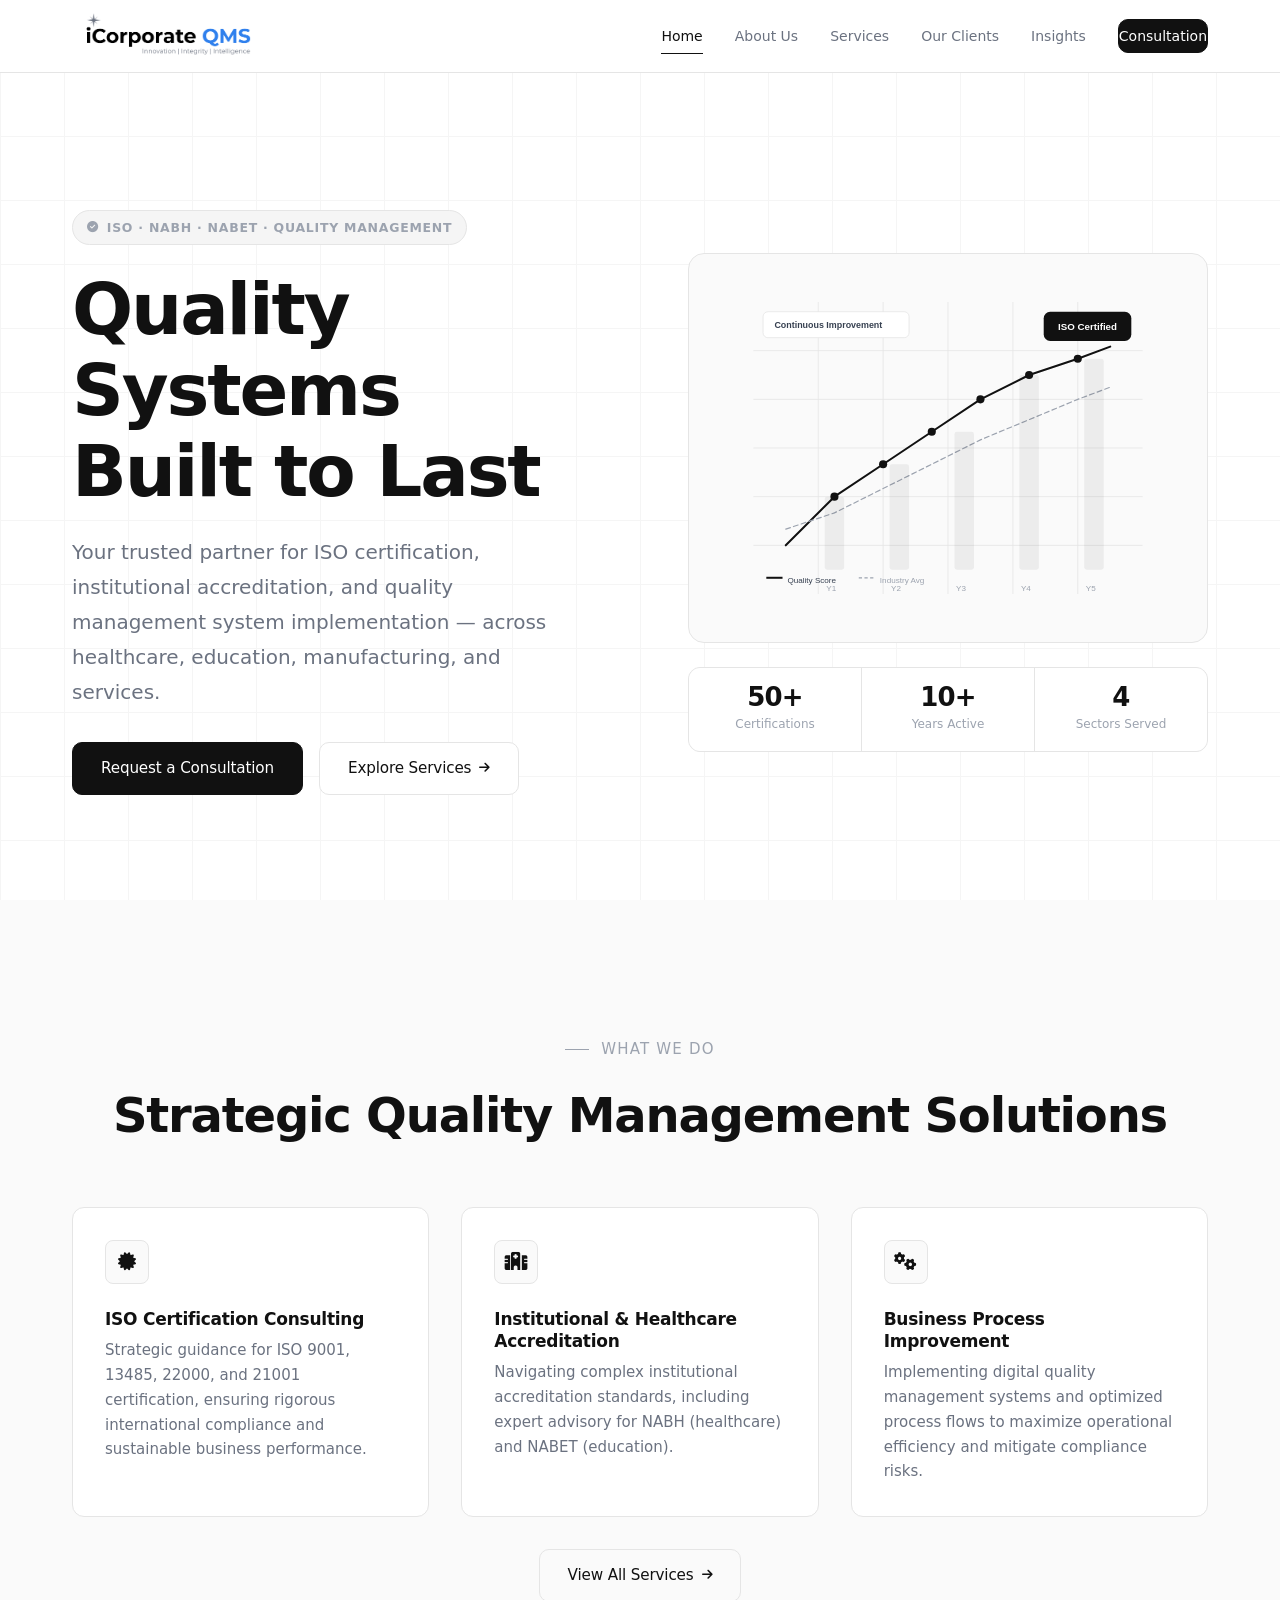
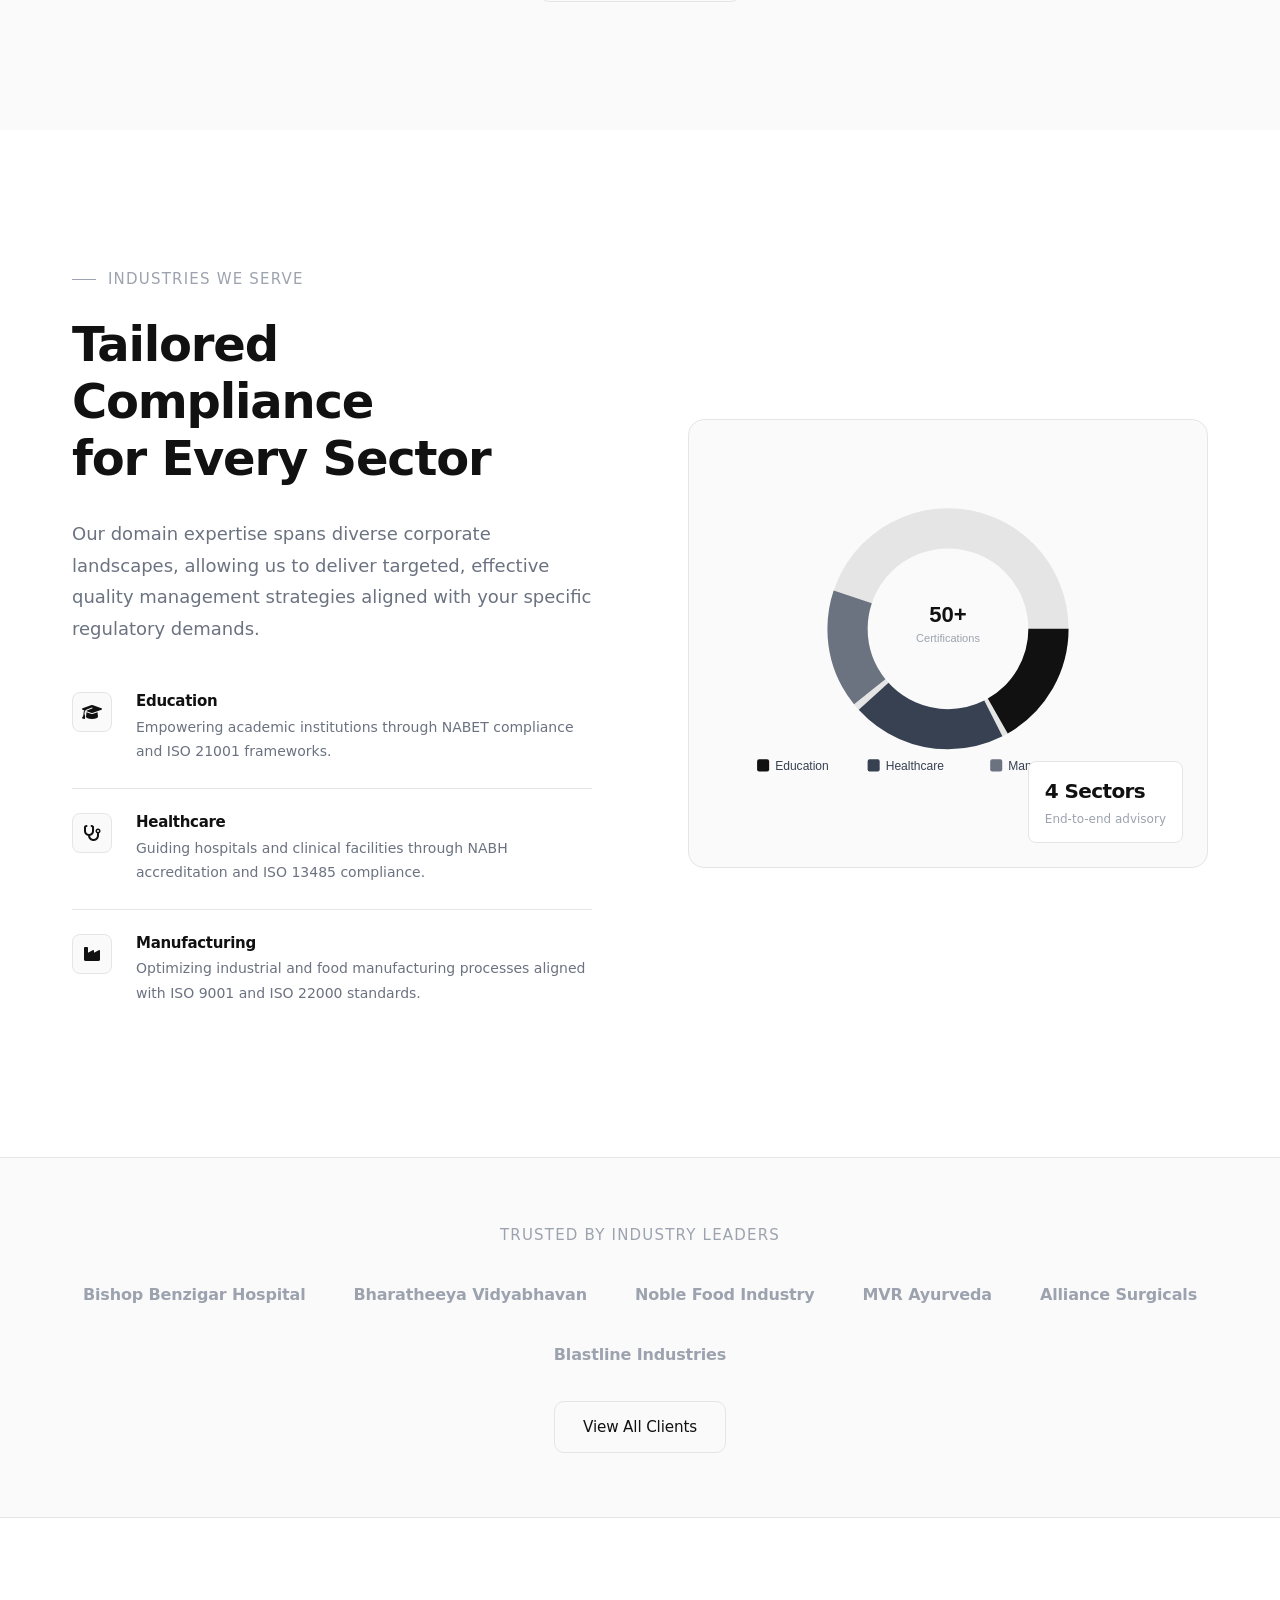
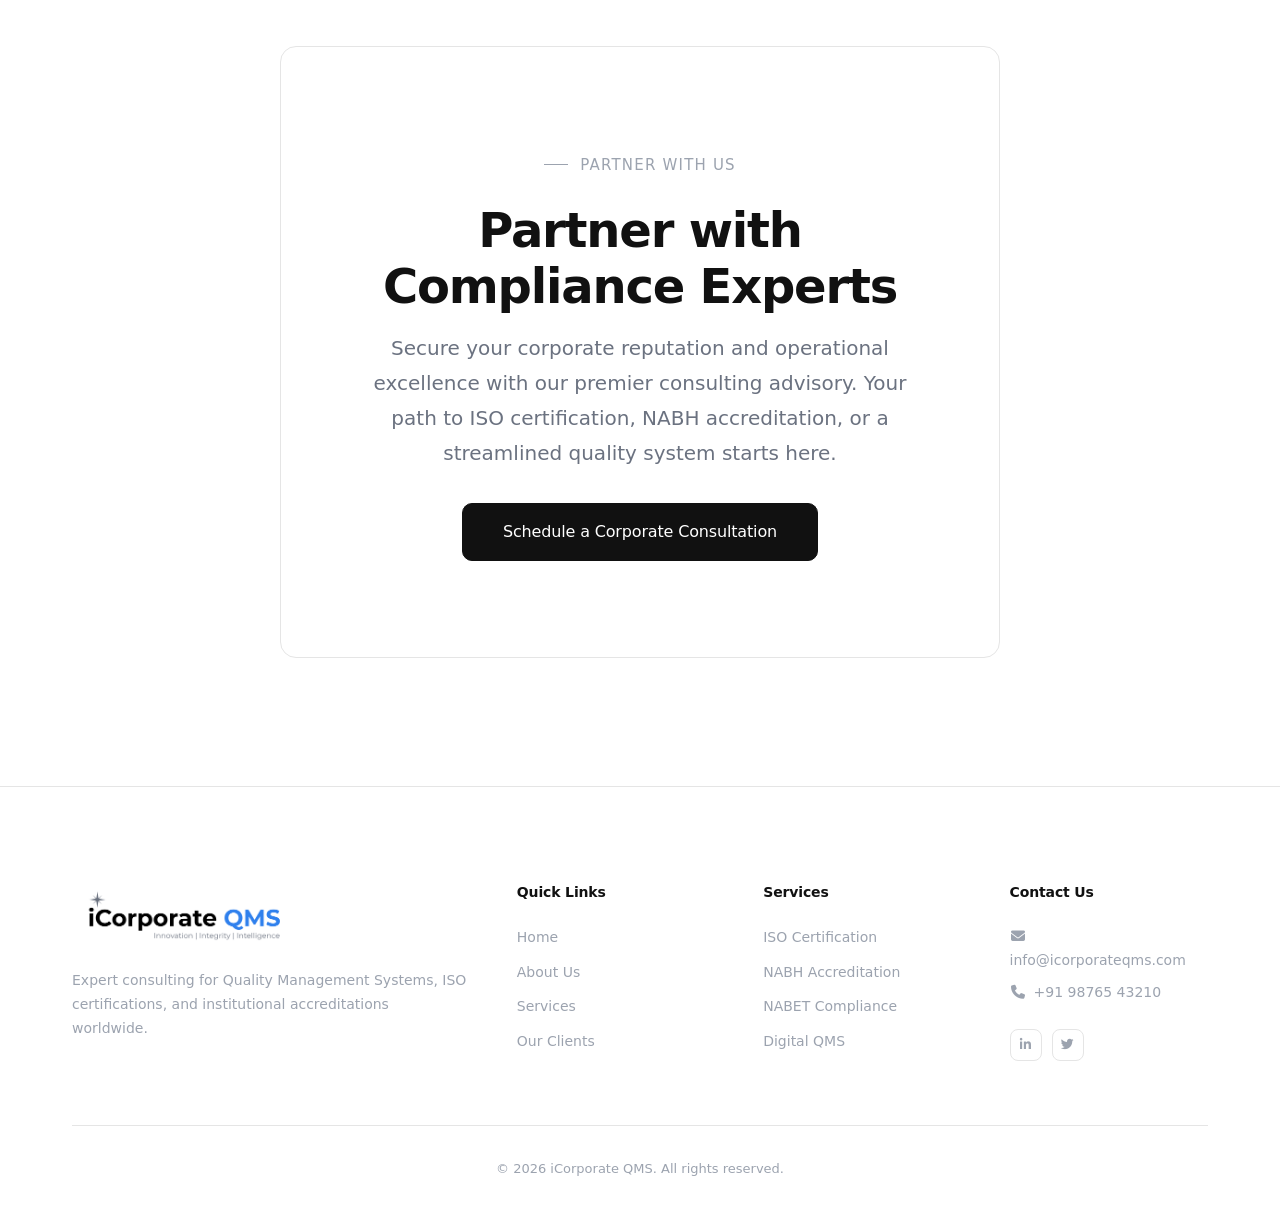
==== index.html @ 16ac6274 "Initial iCorporateQMS website" ====
<!DOCTYPE html>
<html lang="en">
<head>
    <meta charset="UTF-8">
    <meta name="viewport" content="width=device-width, initial-scale=1.0">
    <title>iCorporate QMS - Quality Management &amp; ISO Consulting</title>
    <meta name="description" content="iCorporate QMS provides Quality Management System consulting, ISO certification guidance, NABH/NABET accreditation support for global industries.">

    <!-- Fontshare CDN - Satoshi Font Family -->
    <link href="https://api.fontshare.com/v2/css?f[]=satoshi@900,700,500,400&display=swap" rel="stylesheet">

    <!-- FontAwesome -->
    <link rel="stylesheet" href="https://cdnjs.cloudflare.com/ajax/libs/font-awesome/6.4.0/css/all.min.css">

    <!-- Custom CSS -->
    <link rel="stylesheet" href="css/style.css">
</head>
<body>

    <!-- ==================== HEADER ==================== -->
    <header class="header">
        <div class="container navbar">
            <a href="index.html" class="logo">
                <img src="assets/logo.png" alt="iCorporate QMS Logo" style="height: 60px; width: auto;">
            </a>

            <nav class="nav-links">
                <a href="index.html">Home</a>
                <a href="about.html">About Us</a>
                <a href="services.html">Services</a>
                <a href="clients.html">Our Clients</a>
                <a href="blog.html">Insights</a>
                <a href="contact.html" class="nav-cta">Consultation</a>
            </nav>

            <button class="mobile-menu-btn" aria-label="Toggle menu">
                <i class="fa-solid fa-bars"></i>
            </button>
        </div>
    </header>

    <!-- ==================== HERO ==================== -->
    <section class="hero">
        <div class="container">
            <div class="hero-grid">

                <!-- Left: Copy -->
                <div class="hero-content reveal">
                    <div class="hero-eyebrow">
                        <i class="fa-solid fa-circle-check" style="font-size:0.7rem;"></i>
                        ISO · NABH · NABET · Quality Management
                    </div>

                    <h1 class="display">
                        Quality Systems<br>
                        Built to Last
                    </h1>

                    <p class="body-lg" style="margin-bottom: var(--sp-4);">
                        Your trusted partner for ISO certification, institutional accreditation, and quality management system implementation — across healthcare, education, manufacturing, and services.
                    </p>

                    <div class="hero-actions">
                        <a href="contact.html" class="btn btn-primary">Request a Consultation</a>
                        <a href="services.html" class="btn btn-secondary">Explore Services <i class="fa-solid fa-arrow-right" style="font-size:0.8em;"></i></a>
                    </div>
                </div>

                <!-- Right: Visual -->
                <div class="hero-visual reveal delay-200">
                    <div class="hero-illustration">
                        <!-- Monochrome abstract QMS SVG illustration -->
                        <svg class="qms-illustration" viewBox="0 0 480 360" xmlns="http://www.w3.org/2000/svg" fill="none">
                            <!-- Grid lines -->
                            <line x1="0" y1="60" x2="480" y2="60" stroke="#E5E5E5" stroke-width="1"/>
                            <line x1="0" y1="120" x2="480" y2="120" stroke="#E5E5E5" stroke-width="1"/>
                            <line x1="0" y1="180" x2="480" y2="180" stroke="#E5E5E5" stroke-width="1"/>
                            <line x1="0" y1="240" x2="480" y2="240" stroke="#E5E5E5" stroke-width="1"/>
                            <line x1="0" y1="300" x2="480" y2="300" stroke="#E5E5E5" stroke-width="1"/>
                            <line x1="80" y1="0" x2="80" y2="360" stroke="#E5E5E5" stroke-width="1"/>
                            <line x1="160" y1="0" x2="160" y2="360" stroke="#E5E5E5" stroke-width="1"/>
                            <line x1="240" y1="0" x2="240" y2="360" stroke="#E5E5E5" stroke-width="1"/>
                            <line x1="320" y1="0" x2="320" y2="360" stroke="#E5E5E5" stroke-width="1"/>
                            <line x1="400" y1="0" x2="400" y2="360" stroke="#E5E5E5" stroke-width="1"/>

                            <!-- Process flow line (quality improvement curve) -->
                            <polyline points="40,300 100,240 160,200 220,160 280,120 340,90 400,70 440,55"
                                stroke="#111111" stroke-width="2.5" stroke-linecap="round" stroke-linejoin="round"/>

                            <!-- Benchmark line (dashed) -->
                            <polyline points="40,280 100,260 160,230 220,200 280,170 340,145 400,120 440,105"
                                stroke="#9CA3AF" stroke-width="1.5" stroke-dasharray="6 4" stroke-linecap="round"/>

                            <!-- Data points on main line -->
                            <circle cx="100" cy="240" r="5" fill="#111111"/>
                            <circle cx="160" cy="200" r="5" fill="#111111"/>
                            <circle cx="220" cy="160" r="5" fill="#111111"/>
                            <circle cx="280" cy="120" r="5" fill="#111111"/>
                            <circle cx="340" cy="90" r="5" fill="#111111"/>
                            <circle cx="400" cy="70" r="5" fill="#111111"/>

                            <!-- Vertical highlight bars -->
                            <rect x="88" y="240" width="24" height="90" rx="3" fill="#111111" opacity="0.06"/>
                            <rect x="168" y="200" width="24" height="130" rx="3" fill="#111111" opacity="0.06"/>
                            <rect x="248" y="160" width="24" height="170" rx="3" fill="#111111" opacity="0.06"/>
                            <rect x="328" y="90" width="24" height="240" rx="3" fill="#111111" opacity="0.06"/>
                            <rect x="408" y="70" width="24" height="260" rx="3" fill="#111111" opacity="0.06"/>

                            <!-- ISO Badge top-right -->
                            <rect x="358" y="12" width="108" height="36" rx="8" fill="#111111"/>
                            <text x="412" y="35" font-family="Satoshi, sans-serif" font-size="12" font-weight="700" fill="white" text-anchor="middle">ISO Certified</text>

                            <!-- Label: Continuous Improvement -->
                            <rect x="12" y="12" width="180" height="32" rx="6" fill="white" stroke="#E5E5E5" stroke-width="1"/>
                            <text x="26" y="32" font-family="Satoshi, sans-serif" font-size="11" font-weight="600" fill="#374151">Continuous Improvement</text>

                            <!-- Year labels -->
                            <text x="96" y="356" font-family="Satoshi, sans-serif" font-size="10" fill="#9CA3AF" text-anchor="middle">Y1</text>
                            <text x="176" y="356" font-family="Satoshi, sans-serif" font-size="10" fill="#9CA3AF" text-anchor="middle">Y2</text>
                            <text x="256" y="356" font-family="Satoshi, sans-serif" font-size="10" fill="#9CA3AF" text-anchor="middle">Y3</text>
                            <text x="336" y="356" font-family="Satoshi, sans-serif" font-size="10" fill="#9CA3AF" text-anchor="middle">Y4</text>
                            <text x="416" y="356" font-family="Satoshi, sans-serif" font-size="10" fill="#9CA3AF" text-anchor="middle">Y5</text>

                            <!-- Legend -->
                            <line x1="16" y1="340" x2="36" y2="340" stroke="#111111" stroke-width="2.5"/>
                            <text x="42" y="344" font-family="Satoshi, sans-serif" font-size="10" fill="#374151" dominant-baseline="middle">Quality Score</text>
                            <line x1="130" y1="340" x2="150" y2="340" stroke="#9CA3AF" stroke-width="1.5" stroke-dasharray="4 3"/>
                            <text x="156" y="344" font-family="Satoshi, sans-serif" font-size="10" fill="#9CA3AF" dominant-baseline="middle">Industry Avg</text>
                        </svg>
                    </div>

                    <!-- Stats bar -->
                    <div class="hero-stats">
                        <div class="hero-stat">
                            <div class="hero-stat-number">50+</div>
                            <div class="hero-stat-label">Certifications</div>
                        </div>
                        <div class="hero-stat">
                            <div class="hero-stat-number">10+</div>
                            <div class="hero-stat-label">Years Active</div>
                        </div>
                        <div class="hero-stat">
                            <div class="hero-stat-number">4</div>
                            <div class="hero-stat-label">Sectors Served</div>
                        </div>
                    </div>
                </div>

            </div>
        </div>
    </section>

    <!-- ==================== SERVICES OVERVIEW ==================== -->
    <section class="section section-grey">
        <div class="container">
            <div class="text-center mb-8 reveal">
                <div class="section-label" style="justify-content:center;">What We Do</div>
                <h2 class="headline">Strategic Quality Management Solutions</h2>
            </div>

            <div class="grid grid-3">
                <!-- Service 1 -->
                <div class="card reveal delay-100">
                    <div class="card-icon">
                        <i class="fa-solid fa-certificate"></i>
                    </div>
                    <h3 class="card-title">ISO Certification Consulting</h3>
                    <p class="body-sm" style="flex-grow:1;">Strategic guidance for ISO 9001, 13485, 22000, and 21001 certification, ensuring rigorous international compliance and sustainable business performance.</p>
                </div>

                <!-- Service 2 -->
                <div class="card reveal delay-200">
                    <div class="card-icon">
                        <i class="fa-solid fa-hospital"></i>
                    </div>
                    <h3 class="card-title">Institutional &amp; Healthcare Accreditation</h3>
                    <p class="body-sm" style="flex-grow:1;">Navigating complex institutional accreditation standards, including expert advisory for NABH (healthcare) and NABET (education).</p>
                </div>

                <!-- Service 3 -->
                <div class="card reveal delay-300">
                    <div class="card-icon">
                        <i class="fa-solid fa-gears"></i>
                    </div>
                    <h3 class="card-title">Business Process Improvement</h3>
                    <p class="body-sm" style="flex-grow:1;">Implementing digital quality management systems and optimized process flows to maximize operational efficiency and mitigate compliance risks.</p>
                </div>
            </div>

            <div class="text-center mt-4 reveal delay-300">
                <a href="services.html" class="btn btn-outline">View All Services <i class="fa-solid fa-arrow-right" style="font-size:0.8em;"></i></a>
            </div>
        </div>
    </section>

    <!-- ==================== INDUSTRIES ==================== -->
    <section class="section section-white">
        <div class="container">
            <div class="grid grid-2 items-center" style="gap: var(--sp-12);">

                <div class="reveal">
                    <div class="section-label">Industries We Serve</div>
                    <h2 class="headline mb-3">Tailored Compliance<br>for Every Sector</h2>
                    <p class="body mb-4">Our domain expertise spans diverse corporate landscapes, allowing us to deliver targeted, effective quality management strategies aligned with your specific regulatory demands.</p>

                    <ul>
                        <li class="industry-item">
                            <div class="industry-icon"><i class="fa-solid fa-graduation-cap"></i></div>
                            <div>
                                <h4>Education</h4>
                                <p>Empowering academic institutions through NABET compliance and ISO 21001 frameworks.</p>
                            </div>
                        </li>
                        <li class="industry-item">
                            <div class="industry-icon"><i class="fa-solid fa-stethoscope"></i></div>
                            <div>
                                <h4>Healthcare</h4>
                                <p>Guiding hospitals and clinical facilities through NABH accreditation and ISO 13485 compliance.</p>
                            </div>
                        </li>
                        <li class="industry-item">
                            <div class="industry-icon"><i class="fa-solid fa-industry"></i></div>
                            <div>
                                <h4>Manufacturing</h4>
                                <p>Optimizing industrial and food manufacturing processes aligned with ISO 9001 and ISO 22000 standards.</p>
                            </div>
                        </li>
                    </ul>
                </div>

                <div class="reveal delay-200">
                    <!-- Abstract industries visual -->
                    <div style="border: 1px solid var(--border); border-radius: var(--radius-xl); background: var(--color-grey-50); padding: var(--sp-6); position: relative; overflow: hidden;">
                        <svg viewBox="0 0 420 340" xmlns="http://www.w3.org/2000/svg" fill="none" style="width:100%;">
                            <!-- Sector arcs / donut -->
                            <circle cx="210" cy="160" r="100" stroke="#E5E5E5" stroke-width="40" fill="none"/>
                            <!-- Education arc -->
                            <circle cx="210" cy="160" r="100" stroke="#111111" stroke-width="40" fill="none"
                                stroke-dasharray="105 524" stroke-dashoffset="0" stroke-linecap="butt"/>
                            <!-- Healthcare arc -->
                            <circle cx="210" cy="160" r="100" stroke="#374151" stroke-width="40" fill="none"
                                stroke-dasharray="130 524" stroke-dashoffset="-110" stroke-linecap="butt"/>
                            <!-- Manufacturing arc -->
                            <circle cx="210" cy="160" r="100" stroke="#6B7280" stroke-width="40" fill="none"
                                stroke-dasharray="100 524" stroke-dashoffset="-246" stroke-linecap="butt"/>

                            <!-- Center label -->
                            <text x="210" y="153" font-family="Inter,sans-serif" font-size="22" font-weight="800" fill="#111111" text-anchor="middle">50+</text>
                            <text x="210" y="173" font-family="Inter,sans-serif" font-size="11" fill="#9CA3AF" text-anchor="middle">Certifications</text>

                            <!-- Legend -->
                            <rect x="20" y="290" width="12" height="12" rx="2" fill="#111111"/>
                            <text x="38" y="301" font-family="Inter,sans-serif" font-size="12" fill="#374151">Education</text>
                            <rect x="130" y="290" width="12" height="12" rx="2" fill="#374151"/>
                            <text x="148" y="301" font-family="Inter,sans-serif" font-size="12" fill="#374151">Healthcare</text>
                            <rect x="252" y="290" width="12" height="12" rx="2" fill="#6B7280"/>
                            <text x="270" y="301" font-family="Inter,sans-serif" font-size="12" fill="#374151">Manufacturing</text>
                        </svg>

                        <!-- Floating stat card -->
                        <div style="position:absolute; bottom: var(--sp-3); right: var(--sp-3); background: var(--color-white); border: 1px solid var(--border); border-radius: var(--radius-md); padding: 0.75rem 1rem;">
                            <div style="font-size:1.25rem; font-weight:800; color:var(--text-primary); letter-spacing:-0.03em;">4 Sectors</div>
                            <div style="font-size:0.75rem; color:var(--text-muted);">End-to-end advisory</div>
                        </div>
                    </div>
                </div>

            </div>
        </div>
    </section>

    <!-- ==================== CLIENTS STRIP ==================== -->
    <section class="clients-strip reveal">
        <div class="container">
            <span class="eyebrow" style="display:block; text-align:center; margin-bottom:var(--sp-4);">Trusted by Industry Leaders</span>
            <div class="client-names">
                <span class="client-name-item">Bishop Benzigar Hospital</span>
                <span class="client-name-item">Bharatheeya Vidyabhavan</span>
                <span class="client-name-item">Noble Food Industry</span>
                <span class="client-name-item">MVR Ayurveda</span>
                <span class="client-name-item">Alliance Surgicals</span>
                <span class="client-name-item">Blastline Industries</span>
            </div>
            <div class="text-center mt-4">
                <a href="clients.html" class="btn btn-outline">View All Clients</a>
            </div>
        </div>
    </section>

    <!-- ==================== CTA ==================== -->
    <section class="cta-section">
        <div class="container reveal">
            <div class="cta-box">
                <div class="section-label" style="justify-content:center;">Partner With Us</div>
                <h2 class="headline mb-2">Partner with Compliance Experts</h2>
                <p class="body-lg mb-4" style="max-width: 560px; margin-left:auto; margin-right:auto;">
                    Secure your corporate reputation and operational excellence with our premier consulting advisory. Your path to ISO certification, NABH accreditation, or a streamlined quality system starts here.
                </p>
                <a href="contact.html" class="btn btn-primary" style="font-size:1rem; padding:0.875rem 2.5rem;">Schedule a Corporate Consultation</a>
            </div>
        </div>
    </section>

    <!-- ==================== FOOTER ==================== -->
    <footer class="footer">
        <div class="container">
            <div class="footer-top">
                <div class="footer-col reveal delay-100">
                    <a href="index.html" class="logo mb-3" style="margin-bottom:var(--sp-2);">
                        <img src="assets/logo.png" alt="iCorporate QMS Logo" style="height: 70px; width: auto;">
                    </a>
                    <p>Expert consulting for Quality Management Systems, ISO certifications, and institutional accreditations worldwide.</p>
                </div>

                <div class="footer-col reveal delay-200">
                    <h4>Quick Links</h4>
                    <div class="footer-links">
                        <a href="index.html">Home</a>
                        <a href="about.html">About Us</a>
                        <a href="services.html">Services</a>
                        <a href="clients.html">Our Clients</a>
                    </div>
                </div>

                <div class="footer-col reveal delay-300">
                    <h4>Services</h4>
                    <div class="footer-links">
                        <a href="services.html">ISO Certification</a>
                        <a href="services.html">NABH Accreditation</a>
                        <a href="services.html">NABET Compliance</a>
                        <a href="services.html">Digital QMS</a>
                    </div>
                </div>

                <div class="footer-col reveal delay-400">
                    <h4>Contact Us</h4>
                    <p><i class="fa-solid fa-envelope footer-contact-icon"></i>info@icorporateqms.com</p>
                    <p><i class="fa-solid fa-phone footer-contact-icon"></i>+91 98765 43210</p>
                    <div class="social-links">
                        <a href="#" class="social-link" aria-label="LinkedIn"><i class="fa-brands fa-linkedin-in"></i></a>
                        <a href="#" class="social-link" aria-label="Twitter"><i class="fa-brands fa-twitter"></i></a>
                    </div>
                </div>
            </div>

            <div class="footer-bottom">
                <p>&copy; 2026 iCorporate QMS. All rights reserved.</p>
            </div>
        </div>
    </footer>

    <script src="js/script.js"></script>
</body>
</html>
---- css/style.css ----
/* =========================================================================
   iCorporate QMS — Premium Monochrome Design System
   Inspired by Apple · Vercel · Linear · Notion · McKinsey Digital
   ========================================================================= */

@import url('https://api.fontshare.com/v2/css?f[]=satoshi@900,700,500,400&display=swap');

:root {
  /* Monochrome Palette */
  --color-black:   #111111;
  --color-white:   #FFFFFF;
  --color-grey-50: #FAFAFA;
  --color-grey-100:#F5F5F5;
  --color-grey-200:#E5E5E5;
  --color-grey-400:#9CA3AF;
  --color-grey-600:#6B7280;
  --color-grey-800:#374151;

  /* Semantic aliases */
  --primary:       var(--color-black);
  --bg:            var(--color-white);
  --surface:       var(--color-white);
  --surface-alt:   var(--color-grey-50);
  --border:        var(--color-grey-200);
  --text-primary:  var(--color-black);
  --text-secondary:var(--color-grey-600);
  --text-muted:    var(--color-grey-400);

  /* Typography: Satoshi Font Family */
  --font: 'Satoshi', system-ui, -apple-system, sans-serif;

  /* Typography Scale */
  --text-hero:     clamp(2.75rem, 6vw, 4.5rem);  /* 72px desktop */
  --text-headline: clamp(2.25rem, 4vw, 3rem);   /* 48px desktop */
  --text-card:     1.5rem;                       /* 24px */
  --text-body:     1.125rem;                     /* 18px */
  --text-sm:       0.9375rem;                    /* 15px */

  /* Spacing (8px system) */
  --sp-1: 0.5rem;   /* 8px */
  --sp-2: 1rem;     /* 16px */
  --sp-3: 1.5rem;   /* 24px */
  --sp-4: 2rem;     /* 32px */
  --sp-6: 3rem;     /* 48px */
  --sp-8: 4rem;     /* 64px */
  --sp-12: 6rem;    /* 96px */
  --sp-16: 8rem;    /* 128px */

  /* Radii */
  --radius-sm: 4px;
  --radius-md: 8px;
  --radius-lg: 12px;
  --radius-xl: 16px;
  --radius-pill: 9999px;

  /* Transitions */
  --ease: 0.25s ease;
  --ease-fast: 0.20s ease;
}

/* =========================================================================
   Reset & Base
   ========================================================================= */
*, *::before, *::after {
  box-sizing: border-box;
  margin: 0;
  padding: 0;
}

html {
  font-size: 16px;
  scroll-behavior: smooth;
  -webkit-font-smoothing: antialiased;
  -moz-osx-font-smoothing: grayscale;
}

body {
  font-family: var(--font);
  color: var(--text-secondary);
  background: var(--bg);
  font-size: var(--text-body); /* 18px Body Text */
  font-weight: 400;            /* Satoshi Regular */
  line-height: 1.75;           /* Enhanced line-height for maximum readability */
  overflow-x: hidden;
}

h1, h2, h3, h4, h5, h6 {
  color: var(--text-primary);
  font-family: var(--font);
  font-weight: 700;            /* Satoshi Bold */
  line-height: 1.2;            /* Comfortable heading spacing */
  letter-spacing: -0.02em;
}

h3, h4 {
  font-weight: 600;            /* Satoshi Medium / Semibold */
  line-height: 1.3;
}

a {
  color: var(--text-primary);
  text-decoration: none;
  transition: color var(--ease);
}

a:hover { color: var(--color-grey-600); }

img { max-width: 100%; display: block; }

ul { list-style: none; }

input, textarea, select {
  width: 100%;
  padding: 0.75rem 1rem;
  border: 1px solid var(--border);
  border-radius: var(--radius-md);
  font-family: var(--font);
  font-size: 0.95rem;
  font-weight: 400;
  background: var(--color-white);
  color: var(--text-primary);
  transition: border-color var(--ease-fast);
  outline: none;
  appearance: none;
}

input:focus, textarea:focus, select:focus {
  border-color: var(--color-black);
}

/* =========================================================================
   Layout
   ========================================================================= */
.container {
  width: 100%;
  max-width: 1200px;
  margin: 0 auto;
  padding: 0 var(--sp-4);
}

@media (max-width: 768px) {
  .container { padding: 0 var(--sp-2); }
}

.section {
  padding: var(--sp-16) 0;
}

.section-sm {
  padding: var(--sp-8) 0;
}

.section-white { background: var(--color-white); }
.section-grey  { background: var(--color-grey-50); }

/* Grid */
.grid { display: grid; gap: var(--sp-4); }
.grid-2 { grid-template-columns: repeat(1, 1fr); }
.grid-3 { grid-template-columns: repeat(1, 1fr); }
.grid-4 { grid-template-columns: repeat(1, 1fr); }

@media (min-width: 640px) {
  .grid-2 { grid-template-columns: repeat(2, 1fr); }
  .grid-4 { grid-template-columns: repeat(2, 1fr); }
}

@media (min-width: 768px) {
  .grid-3 { grid-template-columns: repeat(2, 1fr); }
}

@media (min-width: 1024px) {
  .grid-3 { grid-template-columns: repeat(3, 1fr); }
  .grid-4 { grid-template-columns: repeat(4, 1fr); }
}

/* Flex utilities */
.flex           { display: flex; }
.flex-col       { flex-direction: column; }
.items-center   { align-items: center; }
.items-start    { align-items: flex-start; }
.justify-center { justify-content: center; }
.justify-between{ justify-content: space-between; }
.flex-wrap      { flex-wrap: wrap; }
.gap-1          { gap: var(--sp-1); }
.gap-2          { gap: var(--sp-2); }
.gap-3          { gap: var(--sp-3); }
.gap-4          { gap: var(--sp-4); }

/* Text utilities */
.text-center    { text-align: center; }
.text-black     { color: var(--text-primary); }
.text-muted     { color: var(--text-muted); }
.text-secondary { color: var(--text-secondary); }

/* Margin utilities */
.mb-1  { margin-bottom: var(--sp-1); }
.mb-2  { margin-bottom: var(--sp-2); }
.mb-3  { margin-bottom: var(--sp-3); }
.mb-4  { margin-bottom: var(--sp-4); }
.mb-6  { margin-bottom: var(--sp-6); }
.mb-8  { margin-bottom: var(--sp-8); }
.mt-2  { margin-top: var(--sp-2); }
.mt-4  { margin-top: var(--sp-4); }

/* =========================================================================
   Typography (Satoshi Scale & Guidelines)
   ========================================================================= */

/* Hero Heading: 72px desktop */
.display {
  font-family: var(--font);
  font-size: var(--text-hero); /* clamp(2.75rem, 6vw, 4.5rem) -> 72px desktop */
  font-weight: 700;            /* Satoshi Bold */
  letter-spacing: -0.03em;
  line-height: 1.12;
  color: var(--text-primary);
  margin-bottom: var(--sp-4);  /* Generous whitespace around heading */
}

/* Section Heading: 48px desktop */
.headline {
  font-family: var(--font);
  font-size: var(--text-headline); /* clamp(2.25rem, 4vw, 3rem) -> 48px desktop */
  font-weight: 700;                /* Satoshi Bold */
  letter-spacing: -0.025em;
  line-height: 1.18;
  color: var(--text-primary);
  margin-bottom: var(--sp-4);      /* Generous whitespace */
}

.title {
  font-family: var(--font);
  font-size: clamp(1.375rem, 3vw, 1.75rem);
  font-weight: 700;                /* Satoshi Bold */
  letter-spacing: -0.02em;
  line-height: 1.25;
  color: var(--text-primary);
  margin-bottom: var(--sp-3);
}

.eyebrow {
  font-family: var(--font);
  font-size: var(--text-sm);       /* 15px Small Text */
  font-weight: 500;                /* Satoshi Medium */
  letter-spacing: 0.08em;
  text-transform: uppercase;
  color: var(--text-muted);
}

/* Card Heading: 24px */
.card-title {
  font-family: var(--font);
  font-size: var(--text-card);     /* 24px (1.5rem) */
  font-weight: 600;                /* Satoshi Medium / Semibold */
  letter-spacing: -0.015em;
  line-height: 1.3;
  color: var(--text-primary);
  margin-bottom: var(--sp-3);      /* Whitespace below card heading */
}

/* Body Text: 18px */
.body-lg {
  font-family: var(--font);
  font-size: 1.25rem;              /* 20px for high-impact intro body */
  font-weight: 400;                /* Satoshi Regular */
  line-height: 1.75;
  color: var(--text-secondary);
  margin-bottom: var(--sp-4);
}

.body {
  font-family: var(--font);
  font-size: var(--text-body);     /* 18px Body Text */
  font-weight: 400;                /* Satoshi Regular */
  line-height: 1.75;               /* Comfortable reading line-height */
  color: var(--text-secondary);
  margin-bottom: var(--sp-3);
}

/* Small Text: 15px */
.body-sm {
  font-family: var(--font);
  font-size: var(--text-sm);       /* 15px Small Text */
  font-weight: 400;                /* Satoshi Regular */
  line-height: 1.65;
  color: var(--text-secondary);
}

/* Inline divider line under section eyebrow */
.section-label {
  display: inline-flex;
  align-items: center;
  gap: 0.75rem;
  font-family: var(--font);
  font-size: var(--text-sm);       /* 15px Small Text */
  font-weight: 500;                /* Satoshi Medium */
  letter-spacing: 0.08em;
  text-transform: uppercase;
  color: var(--text-muted);
  margin-bottom: var(--sp-3);      /* Spacing below eyebrow */
}

.section-label::before {
  content: '';
  display: block;
  width: 24px;
  height: 1px;
  background: var(--color-grey-400);
}

/* =========================================================================
   Buttons (Satoshi Medium 500)
   ========================================================================= */
.btn {
  display: inline-flex;
  align-items: center;
  justify-content: center;
  gap: 0.5rem;
  padding: 0.75rem 1.75rem;
  font-size: 0.95rem;
  font-weight: 500;                /* Satoshi Medium */
  border-radius: var(--radius-md);
  border: 1px solid transparent;
  cursor: pointer;
  transition: all var(--ease);
  font-family: var(--font);
  letter-spacing: -0.01em;
  white-space: nowrap;
}

/* Primary: black bg + white text */
.btn-primary {
  background: var(--color-black);
  color: var(--color-white);
  border-color: var(--color-black);
  border-radius: 10px;
}
.btn-primary:hover {
  background: var(--color-grey-800);
  color: var(--color-white);
  border-color: var(--color-grey-800);
  transform: translateY(-1px);
}

/* Secondary: white bg + black border */
.btn-secondary {
  background: var(--color-white);
  color: var(--color-black);
  border-color: var(--color-grey-200);
  border-radius: 10px;
}
.btn-secondary:hover {
  border-color: var(--color-black);
  color: var(--color-black);
  transform: translateY(-1px);
}

/* Outline (alias) */
.btn-outline {
  background: transparent;
  color: var(--color-black);
  border-color: var(--color-grey-200);
  border-radius: 10px;
}
.btn-outline:hover {
  border-color: var(--color-black);
  color: var(--color-black);
  transform: translateY(-1px);
}

/* Nav CTA button */
.nav-cta {
  background: var(--color-black);
  color: var(--color-white) !important;
  padding: 0.5rem 1.25rem;
  border-radius: 10px;
  font-size: 0.875rem;
  font-weight: 600;
  transition: all var(--ease);
  border: 1px solid var(--color-black);
}
.nav-cta:hover {
  background: var(--color-grey-800) !important;
  color: var(--color-white) !important;
  transform: translateY(-1px);
}
.nav-cta::after { display: none !important; }

/* =========================================================================
   Tag / Badge
   ========================================================================= */
.tag {
  display: inline-block;
  padding: 0.2rem 0.65rem;
  background: var(--color-grey-100);
  color: var(--color-grey-800);
  border: 1px solid var(--border);
  border-radius: var(--radius-pill);
  font-size: 0.72rem;
  font-weight: 600;
  text-transform: uppercase;
  letter-spacing: 0.05em;
}

/* =========================================================================
   Header / Navigation
   ========================================================================= */
.header {
  position: fixed;
  top: 0;
  left: 0;
  width: 100%;
  background: var(--color-white);
  border-bottom: 1px solid var(--border);
  z-index: 1000;
  transition: all var(--ease);
}

.header.scrolled {
  background: rgba(255,255,255,0.95);
  backdrop-filter: blur(12px);
  -webkit-backdrop-filter: blur(12px);
}

.navbar {
  display: flex;
  align-items: center;
  justify-content: space-between;
  height: 72px;
}

.logo {
  display: flex;
  align-items: center;
}

.nav-links {
  display: flex;
  align-items: center;
  gap: var(--sp-4);
}

.nav-links a {
  color: var(--text-secondary);
  font-size: 0.875rem;
  font-weight: 500;
  position: relative;
  padding: 0.25rem 0;
  transition: color var(--ease-fast);
}

.nav-links a:hover,
.nav-links a.active {
  color: var(--text-primary);
}

.nav-links a::after {
  content: '';
  position: absolute;
  bottom: -2px;
  left: 0;
  width: 0;
  height: 1px;
  background: var(--color-black);
  transition: width var(--ease-fast);
}

.nav-links a:hover::after,
.nav-links a.active::after {
  width: 100%;
}

/* Mobile nav stays excluded */
.nav-links a.nav-cta::after { display: none; }

.mobile-menu-btn {
  display: none;
  font-size: 1.25rem;
  color: var(--text-primary);
  cursor: pointer;
  background: none;
  border: none;
  padding: 0.25rem;
}

@media (max-width: 991px) {
  .nav-links {
    position: fixed;
    top: 72px;
    left: -100%;
    width: 100%;
    height: calc(100vh - 72px);
    background: var(--color-white);
    flex-direction: column;
    justify-content: flex-start;
    padding-top: var(--sp-6);
    gap: var(--sp-3);
    transition: left var(--ease);
    border-top: 1px solid var(--border);
  }

  .nav-links.active { left: 0; }

  .nav-links a { font-size: 1.125rem; }

  .mobile-menu-btn { display: block; }
}

/* =========================================================================
   Page Hero Banner (inner pages)
   ========================================================================= */
.page-hero {
  background: var(--color-grey-50);
  border-bottom: 1px solid var(--border);
  padding: var(--sp-12) 0 var(--sp-8);
  margin-top: 72px;
  text-align: center;
}

.page-hero .headline {
  margin-bottom: var(--sp-2);
}

/* =========================================================================
   Hero Section (Homepage)
   ========================================================================= */
.hero {
  min-height: calc(100vh - 72px);
  margin-top: 72px;
  background: var(--color-white);
  display: flex;
  align-items: center;
  padding: var(--sp-16) 0 var(--sp-12);
  position: relative;
  overflow: hidden;
}

/* Subtle grid texture */
.hero::before {
  content: '';
  position: absolute;
  inset: 0;
  background-image:
    linear-gradient(var(--color-grey-200) 1px, transparent 1px),
    linear-gradient(90deg, var(--color-grey-200) 1px, transparent 1px);
  background-size: 64px 64px;
  opacity: 0.35;
  pointer-events: none;
}

.hero-grid {
  display: grid;
  grid-template-columns: 1fr;
  gap: var(--sp-8);
  align-items: center;
  position: relative;
  z-index: 1;
}

@media (min-width: 1024px) {
  .hero-grid {
    grid-template-columns: 1fr 1fr;
    gap: var(--sp-12);
  }
}

.hero-content { max-width: 640px; }

.hero-eyebrow {
  display: inline-flex;
  align-items: center;
  gap: 0.5rem;
  background: var(--color-grey-100);
  border: 1px solid var(--border);
  border-radius: var(--radius-pill);
  padding: 0.35rem 0.875rem;
  font-size: 0.78rem;
  font-weight: 600;
  letter-spacing: 0.06em;
  text-transform: uppercase;
  color: var(--text-muted);
  margin-bottom: var(--sp-3);
}

.hero-content .display {
  margin-bottom: var(--sp-3);
}

.hero-content .body-lg {
  margin-bottom: var(--sp-4);
  max-width: 520px;
}

.hero-actions {
  display: flex;
  align-items: center;
  gap: var(--sp-2);
  flex-wrap: wrap;
}

/* Hero illustration container */
.hero-visual {
  position: relative;
}

.hero-illustration {
  width: 100%;
  max-width: 520px;
  margin: 0 auto;
  border: 1px solid var(--border);
  border-radius: var(--radius-xl);
  background: var(--color-grey-50);
  padding: var(--sp-6);
  aspect-ratio: 4/3;
  display: flex;
  align-items: center;
  justify-content: center;
  overflow: hidden;
  position: relative;
}

/* Stats bar below hero illustration */
.hero-stats {
  display: grid;
  grid-template-columns: repeat(3, 1fr);
  gap: 1px;
  background: var(--border);
  border: 1px solid var(--border);
  border-radius: var(--radius-lg);
  overflow: hidden;
  margin-top: var(--sp-3);
}

.hero-stat {
  background: var(--color-white);
  padding: var(--sp-2) var(--sp-3);
  text-align: center;
}

.hero-stat-number {
  font-size: 1.625rem;
  font-weight: 800;
  color: var(--text-primary);
  letter-spacing: -0.03em;
  line-height: 1;
  margin-bottom: 0.25rem;
}

.hero-stat-label {
  font-size: 0.75rem;
  color: var(--text-muted);
  font-weight: 500;
}

/* =========================================================================
   Cards
   ========================================================================= */
.card {
  background: var(--color-white);
  border: 1px solid var(--border);
  border-radius: var(--radius-lg);
  padding: var(--sp-4);
  display: flex;
  flex-direction: column;
  height: 100%;
  transition: border-color var(--ease), transform var(--ease);
}

.card:hover {
  border-color: var(--color-grey-800);
  transform: translateY(-2px);
}

/* Card icon — monochrome line icon container */
.card-icon {
  width: 44px;
  height: 44px;
  border: 1px solid var(--border);
  border-radius: var(--radius-md);
  display: flex;
  align-items: center;
  justify-content: center;
  margin-bottom: var(--sp-3);
  color: var(--text-primary);
  font-size: 1.125rem;
  background: var(--color-grey-50);
  flex-shrink: 0;
}

.card-title {
  font-size: 1.0625rem;
  font-weight: 700;
  color: var(--text-primary);
  margin-bottom: var(--sp-1);
  letter-spacing: -0.015em;
}

/* Flat card (no hover transform) */
.card-flat {
  background: var(--color-white);
  border: 1px solid var(--border);
  border-radius: var(--radius-lg);
  padding: var(--sp-4);
  display: flex;
  flex-direction: column;
  height: 100%;
}

/* =========================================================================
   Industry list items
   ========================================================================= */
.industry-item {
  display: flex;
  align-items: flex-start;
  gap: var(--sp-3);
  padding: var(--sp-3) 0;
  border-bottom: 1px solid var(--border);
}

.industry-item:last-child {
  border-bottom: none;
}

.industry-icon {
  width: 40px;
  height: 40px;
  border: 1px solid var(--border);
  border-radius: var(--radius-md);
  display: flex;
  align-items: center;
  justify-content: center;
  color: var(--text-primary);
  font-size: 1rem;
  flex-shrink: 0;
  background: var(--color-grey-50);
}

.industry-item h4 {
  font-size: 0.9375rem;
  font-weight: 600;
  margin-bottom: 0.2rem;
  color: var(--text-primary);
}

.industry-item p {
  font-size: 0.875rem;
  color: var(--text-secondary);
}

/* =========================================================================
   Clients section (index)
   ========================================================================= */
.clients-strip {
  background: var(--color-grey-50);
  border-top: 1px solid var(--border);
  border-bottom: 1px solid var(--border);
  padding: var(--sp-8) 0;
}

.clients-strip .eyebrow {
  text-align: center;
  margin-bottom: var(--sp-4);
  display: block;
}

.client-names {
  display: flex;
  flex-wrap: wrap;
  justify-content: center;
  align-items: center;
  gap: var(--sp-4) var(--sp-6);
}

.client-name-item {
  font-size: 1rem;
  font-weight: 600;
  color: var(--color-grey-400);
  letter-spacing: -0.01em;
  transition: color var(--ease);
  white-space: nowrap;
}

.client-name-item:hover {
  color: var(--text-primary);
}

/* =========================================================================
   CTA Section
   ========================================================================= */
.cta-section {
  background: var(--color-white);
  padding: var(--sp-16) 0;
}

.cta-box {
  max-width: 720px;
  margin: 0 auto;
  padding: var(--sp-12) var(--sp-8);
  border: 1px solid var(--border);
  border-radius: var(--radius-xl);
  text-align: center;
}

@media (max-width: 640px) {
  .cta-box {
    padding: var(--sp-8) var(--sp-4);
  }
}

.cta-box .headline {
  margin-bottom: var(--sp-2);
}

.cta-box .body-lg {
  margin-bottom: var(--sp-4);
}

/* =========================================================================
   Footer
   ========================================================================= */
.footer {
  background: var(--color-white);
  border-top: 1px solid var(--border);
  padding: var(--sp-12) 0 var(--sp-6);
}

.footer-top {
  display: grid;
  grid-template-columns: repeat(1, 1fr);
  gap: var(--sp-6);
  margin-bottom: var(--sp-8);
}

@media (min-width: 640px) {
  .footer-top { grid-template-columns: repeat(2, 1fr); }
}

@media (min-width: 1024px) {
  .footer-top { grid-template-columns: 2fr 1fr 1fr 1fr; }
}

.footer h4 {
  font-size: 0.875rem;
  font-weight: 700;
  color: var(--text-primary);
  margin-bottom: var(--sp-3);
  letter-spacing: -0.01em;
}

.footer-col p {
  font-size: 0.875rem;
  color: var(--text-muted);
  line-height: 1.7;
  margin-bottom: var(--sp-1);
}

.footer-links {
  display: flex;
  flex-direction: column;
  gap: 0.625rem;
}

.footer-links a {
  font-size: 0.875rem;
  color: var(--text-muted);
  transition: color var(--ease-fast);
}

.footer-links a:hover {
  color: var(--text-primary);
}

.footer-contact-icon {
  display: inline-flex;
  width: 1rem;
  justify-content: center;
  margin-right: 0.5rem;
  color: var(--text-muted);
}

.social-links {
  display: flex;
  gap: 0.625rem;
  margin-top: var(--sp-3);
}

.social-link {
  width: 32px;
  height: 32px;
  border: 1px solid var(--border);
  border-radius: var(--radius-md);
  display: flex;
  align-items: center;
  justify-content: center;
  color: var(--text-muted);
  font-size: 0.8rem;
  transition: all var(--ease-fast);
}

.social-link:hover {
  border-color: var(--color-black);
  color: var(--text-primary);
}

.footer-bottom {
  padding-top: var(--sp-4);
  border-top: 1px solid var(--border);
  display: flex;
  align-items: center;
  justify-content: center;
}

.footer-bottom p {
  font-size: 0.8125rem;
  color: var(--text-muted);
}

/* =========================================================================
   Scroll Reveal Animations
   ========================================================================= */
.reveal {
  opacity: 0;
  transform: translateY(20px);
  transition: opacity 0.5s ease, transform 0.5s ease;
}

.reveal.active {
  opacity: 1;
  transform: translateY(0);
}

.delay-100 { transition-delay: 0.1s; }
.delay-200 { transition-delay: 0.15s; }
.delay-300 { transition-delay: 0.2s; }
.delay-400 { transition-delay: 0.25s; }

/* =========================================================================
   Blog Cards
   ========================================================================= */
.blog-card {
  background: var(--color-white);
  border: 1px solid var(--border);
  border-radius: var(--radius-lg);
  overflow: hidden;
  display: flex;
  flex-direction: column;
  height: 100%;
  transition: border-color var(--ease), transform var(--ease);
}

.blog-card:hover {
  border-color: var(--color-grey-800);
  transform: translateY(-2px);
}

.blog-image {
  width: 100%;
  height: 200px;
  background: var(--color-grey-100);
  position: relative;
  display: flex;
  align-items: center;
  justify-content: center;
  overflow: hidden;
  border-bottom: 1px solid var(--border);
}

.blog-image i {
  font-size: 3rem;
  color: var(--color-grey-400);
}

.blog-content {
  padding: var(--sp-3);
  flex-grow: 1;
  display: flex;
  flex-direction: column;
}

.blog-meta {
  font-size: 0.8125rem;
  color: var(--text-muted);
  margin-bottom: 0.75rem;
  display: flex;
  align-items: center;
  gap: 0.375rem;
}

.blog-title {
  font-size: 1rem;
  font-weight: 700;
  color: var(--text-primary);
  margin-bottom: 0.625rem;
  line-height: 1.4;
  letter-spacing: -0.015em;
}

.blog-excerpt {
  font-size: 0.875rem;
  color: var(--text-secondary);
  line-height: 1.65;
  flex-grow: 1;
  margin-bottom: var(--sp-3);
}

.blog-read-more {
  display: inline-flex;
  align-items: center;
  gap: 0.375rem;
  font-size: 0.8125rem;
  font-weight: 600;
  color: var(--text-primary);
  margin-top: auto;
  transition: gap var(--ease-fast);
}

.blog-read-more:hover {
  gap: 0.625rem;
  color: var(--text-primary);
}

/* Featured blog (horizontal) */
.blog-card-featured {
  background: var(--color-white);
  border: 1px solid var(--border);
  border-radius: var(--radius-lg);
  overflow: hidden;
  display: flex;
  flex-direction: column;
  transition: border-color var(--ease), transform var(--ease);
  margin-bottom: var(--sp-6);
}

.blog-card-featured:hover {
  border-color: var(--color-grey-800);
  transform: translateY(-2px);
}

@media (min-width: 768px) {
  .blog-card-featured {
    flex-direction: row;
  }
  .blog-card-featured .blog-image {
    width: 45%;
    height: auto;
    min-height: 320px;
    border-bottom: none;
    border-right: 1px solid var(--border);
  }
  .blog-card-featured .blog-content {
    width: 55%;
    padding: var(--sp-6);
    justify-content: center;
  }
  .blog-card-featured .blog-title {
    font-size: 1.5rem;
    margin-bottom: var(--sp-2);
  }
  .blog-card-featured .blog-excerpt {
    font-size: 0.95rem;
  }
}

/* =========================================================================
   Clients Page
   ========================================================================= */
.client-section-header {
  display: flex;
  align-items: center;
  gap: var(--sp-2);
  margin-bottom: var(--sp-3);
}

.client-section-header i {
  font-size: 1.25rem;
  color: var(--text-primary);
}

.client-section-header h2 {
  font-size: 1.25rem;
  font-weight: 700;
}

.client-list { padding: 0; }

.client-item {
  display: flex;
  justify-content: space-between;
  align-items: center;
  padding: 0.875rem var(--sp-3);
  border-bottom: 1px solid var(--border);
  transition: background-color var(--ease-fast);
  gap: var(--sp-2);
}

.client-item:last-child { border-bottom: none; }
.client-item:first-child { border-top: none; }

.client-item:hover {
  background: var(--color-grey-50);
}

.client-name {
  font-size: 0.9rem;
  font-weight: 500;
  color: var(--text-primary);
}

.client-cert {
  font-size: 0.72rem;
  background: var(--color-grey-100);
  color: var(--color-grey-800);
  border: 1px solid var(--border);
  padding: 0.2rem 0.6rem;
  border-radius: var(--radius-pill);
  font-weight: 600;
  white-space: nowrap;
  letter-spacing: 0.03em;
  text-transform: uppercase;
}

.ongoing-badge {
  font-size: 0.72rem;
  background: var(--color-black);
  color: var(--color-white);
  padding: 0.2rem 0.6rem;
  border-radius: var(--radius-pill);
  font-weight: 600;
  white-space: nowrap;
  letter-spacing: 0.03em;
  text-transform: uppercase;
}

/* =========================================================================
   Contact Page
   ========================================================================= */
.contact-info-card {
  display: flex;
  align-items: flex-start;
  gap: var(--sp-3);
  padding: var(--sp-3);
  border: 1px solid var(--border);
  border-radius: var(--radius-lg);
  margin-bottom: var(--sp-2);
  background: var(--color-white);
}

.contact-info-icon {
  width: 40px;
  height: 40px;
  border: 1px solid var(--border);
  border-radius: var(--radius-md);
  display: flex;
  align-items: center;
  justify-content: center;
  color: var(--text-primary);
  font-size: 1rem;
  flex-shrink: 0;
  background: var(--color-grey-50);
}

.contact-info-card h4 {
  font-size: 0.875rem;
  font-weight: 700;
  margin-bottom: 0.25rem;
  color: var(--text-primary);
}

.contact-info-card p {
  font-size: 0.875rem;
  color: var(--text-secondary);
  line-height: 1.6;
}

.form-card {
  background: var(--color-white);
  border: 1px solid var(--border);
  border-radius: var(--radius-lg);
  padding: var(--sp-6);
}

.form-card h3 {
  font-size: 1.25rem;
  font-weight: 700;
  margin-bottom: var(--sp-4);
  color: var(--text-primary);
  letter-spacing: -0.02em;
}

.form-label {
  display: block;
  margin-bottom: 0.375rem;
  font-size: 0.8125rem;
  font-weight: 600;
  color: var(--text-primary);
}

/* =========================================================================
   About / Team cards
   ========================================================================= */
.team-card {
  background: var(--color-white);
  border: 1px solid var(--border);
  border-radius: var(--radius-lg);
  padding: var(--sp-4);
  display: flex;
  gap: var(--sp-3);
  align-items: flex-start;
  transition: border-color var(--ease), transform var(--ease);
}

.team-card:hover {
  border-color: var(--color-grey-800);
  transform: translateY(-2px);
}

.team-avatar {
  width: 52px;
  height: 52px;
  min-width: 52px;
  border-radius: 50%;
  border: 1px solid var(--border);
  background: var(--color-grey-50);
  display: flex;
  align-items: center;
  justify-content: center;
  color: var(--text-primary);
  font-size: 1.25rem;
}

.team-card h4 {
  font-size: 0.9375rem;
  font-weight: 700;
  margin-bottom: 0.2rem;
  color: var(--text-primary);
}

.team-card .team-role {
  font-size: 0.72rem;
  font-weight: 700;
  letter-spacing: 0.06em;
  text-transform: uppercase;
  color: var(--text-muted);
  margin-bottom: 0.625rem;
}

.team-card p {
  font-size: 0.875rem;
  color: var(--text-secondary);
  line-height: 1.65;
}

/* Mission/Vision cards */
.mv-card {
  background: var(--color-grey-50);
  border: 1px solid var(--border);
  border-radius: var(--radius-lg);
  padding: var(--sp-4);
}

.mv-card h4 {
  font-size: 1rem;
  font-weight: 700;
  margin-bottom: 0.5rem;
  color: var(--text-primary);
}

.mv-card p {
  font-size: 0.9rem;
  color: var(--text-secondary);
  line-height: 1.7;
}

.mv-icon {
  width: 36px;
  height: 36px;
  border-radius: var(--radius-md);
  background: var(--color-black);
  display: flex;
  align-items: center;
  justify-content: center;
  color: var(--color-white);
  font-size: 0.9rem;
  margin-bottom: var(--sp-2);
}

/* =========================================================================
   Services Page — Alternating Detail Rows
   ========================================================================= */
.service-row {
  display: grid;
  grid-template-columns: 1fr;
  gap: var(--sp-6);
  align-items: center;
  padding: var(--sp-8) 0;
  border-bottom: 1px solid var(--border);
}

@media (min-width: 768px) {
  .service-row {
    grid-template-columns: 1fr 1fr;
    gap: var(--sp-8);
  }
  .service-row.reverse .service-visual { order: -1; }
}

.service-visual {
  background: var(--color-grey-50);
  border: 1px solid var(--border);
  border-radius: var(--radius-xl);
  display: flex;
  align-items: center;
  justify-content: center;
  padding: var(--sp-8);
  aspect-ratio: 4/3;
}

.service-visual i {
  font-size: 4rem;
  color: var(--text-primary);
}

.service-text h2 {
  font-size: 1.625rem;
  font-weight: 700;
  letter-spacing: -0.025em;
  margin-bottom: var(--sp-2);
  color: var(--text-primary);
}

.service-text p { margin-bottom: var(--sp-2); }

.service-text ul {
  list-style: disc;
  padding-left: 1.25rem;
  display: flex;
  flex-direction: column;
  gap: 0.375rem;
}

.service-text li { font-size: 0.9375rem; color: var(--text-secondary); }
.service-text strong { color: var(--text-primary); font-weight: 600; }

/* =========================================================================
   Horizontal Rule
   ========================================================================= */
hr.divider {
  border: none;
  border-top: 1px solid var(--border);
  margin: var(--sp-8) 0;
}

/* =========================================================================
   Pagination
   ========================================================================= */
.pagination {
  display: flex;
  justify-content: center;
  align-items: center;
  gap: 0.5rem;
  margin-top: var(--sp-8);
}

.page-btn {
  width: 36px;
  height: 36px;
  border: 1px solid var(--border);
  border-radius: var(--radius-md);
  display: flex;
  align-items: center;
  justify-content: center;
  font-size: 0.875rem;
  font-weight: 600;
  color: var(--text-secondary);
  cursor: pointer;
  transition: all var(--ease-fast);
  background: var(--color-white);
}

.page-btn:hover, .page-btn.active {
  background: var(--color-black);
  border-color: var(--color-black);
  color: var(--color-white);
}

/* =========================================================================
   QMS Abstract Illustration (SVG)
   ========================================================================= */
.qms-illustration {
  width: 100%;
  height: 100%;
}

/* =========================================================================
   Responsive Overrides
   ========================================================================= */
@media (max-width: 768px) {
  .section { padding: var(--sp-8) 0; }
  .cta-box { padding: var(--sp-6) var(--sp-3); }
  .form-card { padding: var(--sp-4); }
  .hero { padding: var(--sp-8) 0 var(--sp-6); }
  .hero-illustration { aspect-ratio: 3/2; }
  .hero-stats { grid-template-columns: repeat(3, 1fr); }
  .hero-stat-number { font-size: 1.25rem; }
  .hero-stat { padding: var(--sp-2) var(--sp-1); }
}
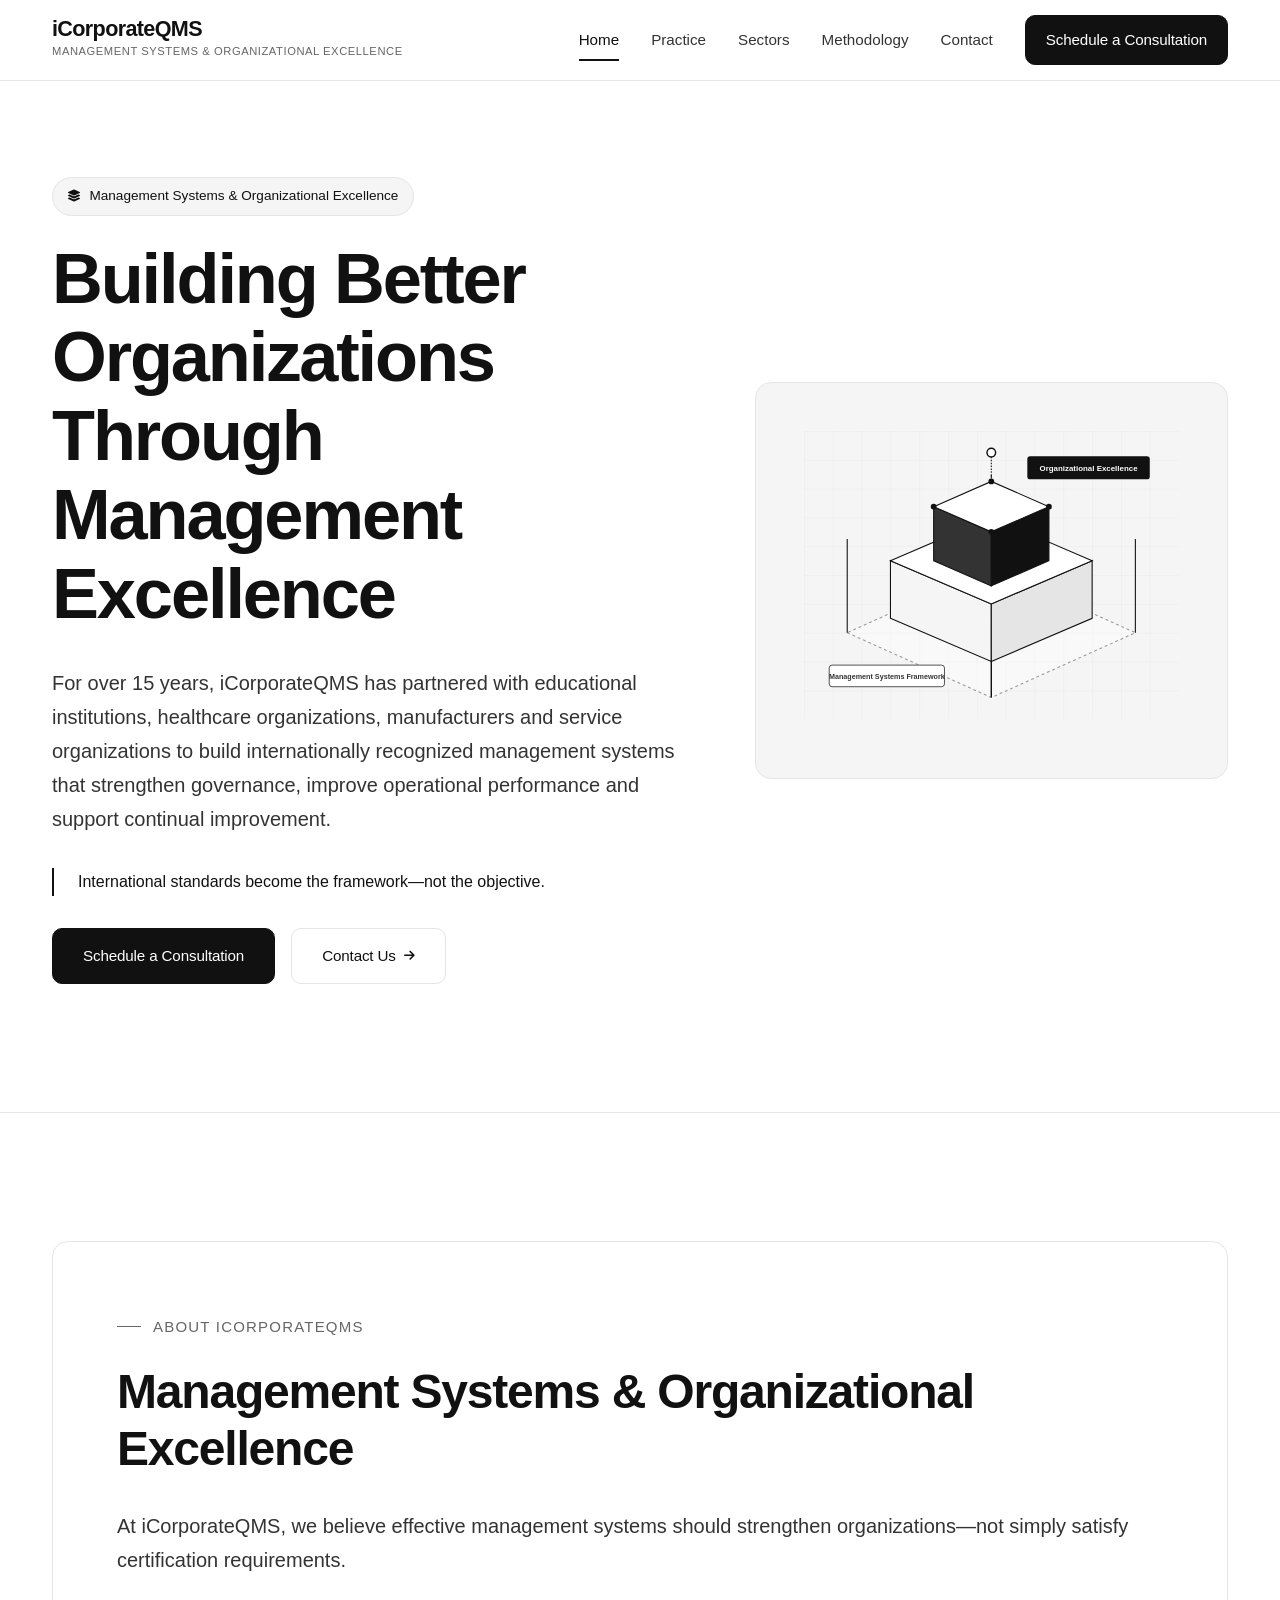
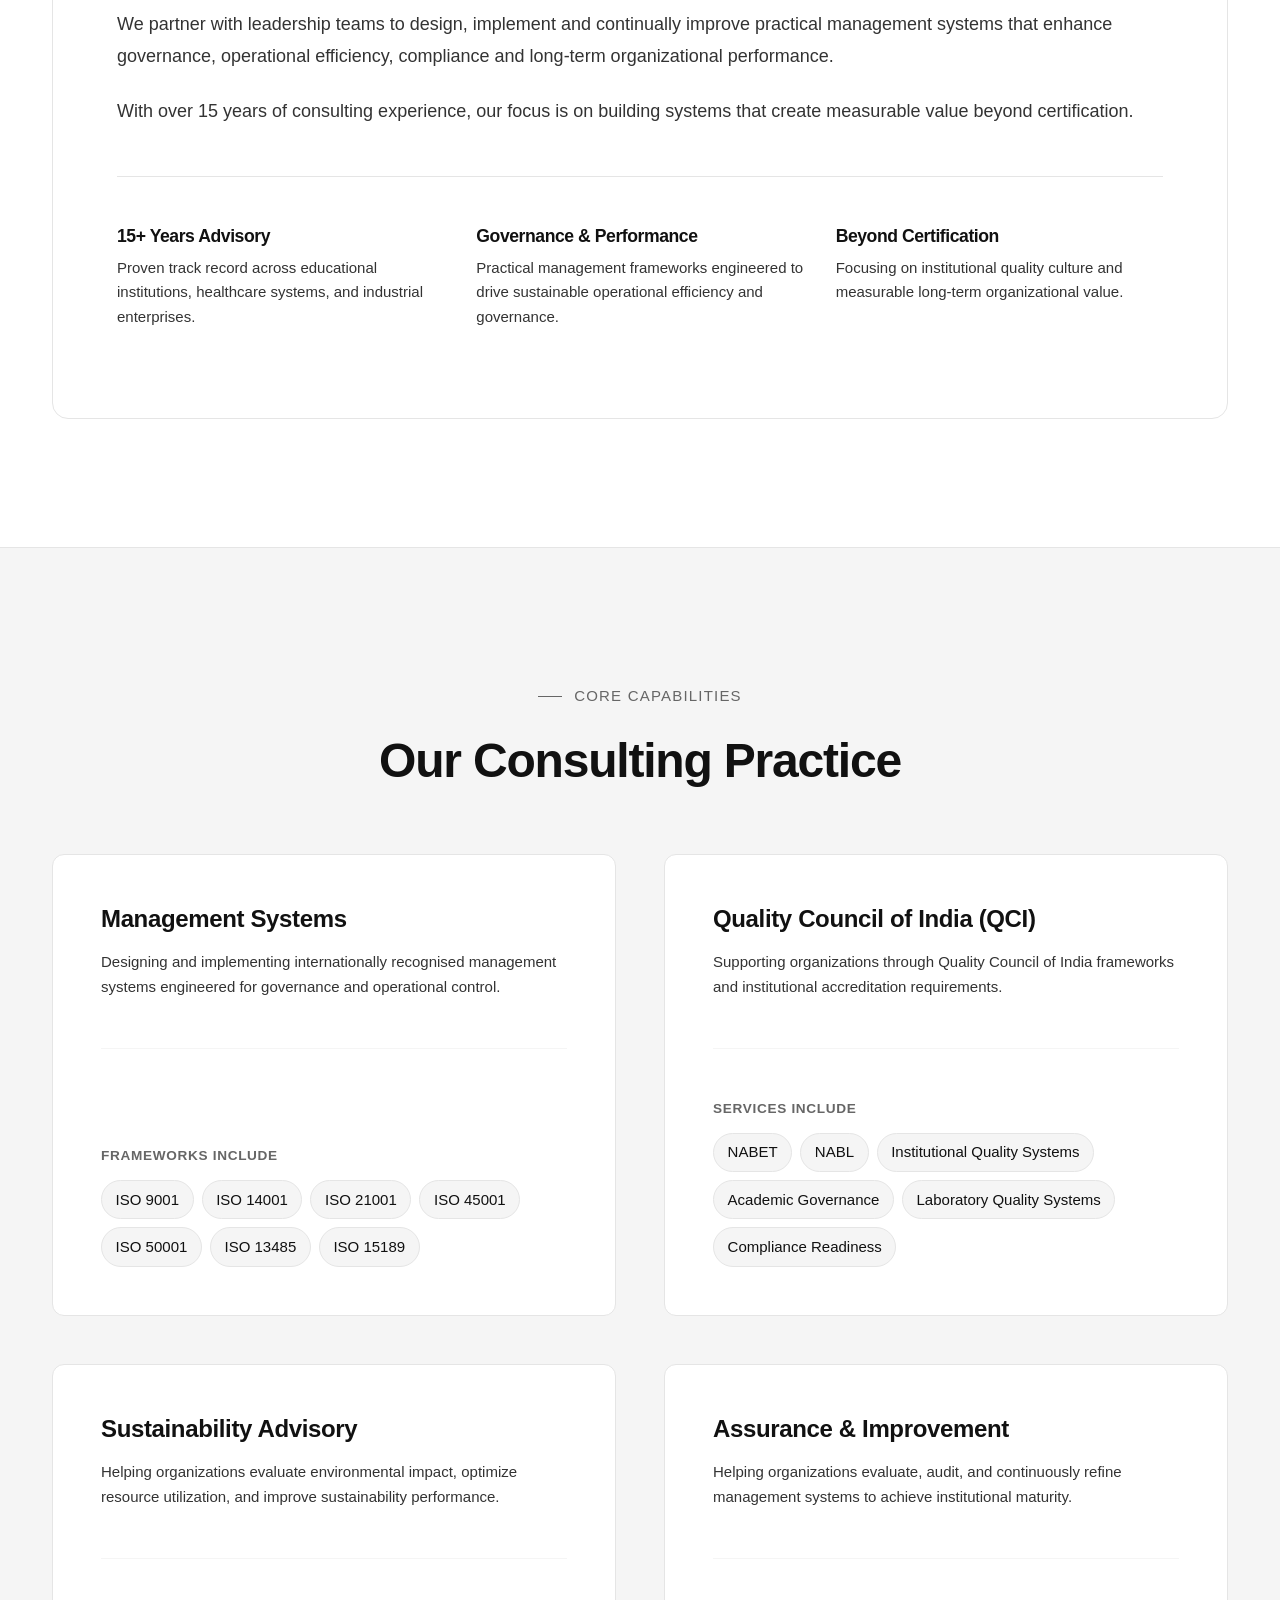
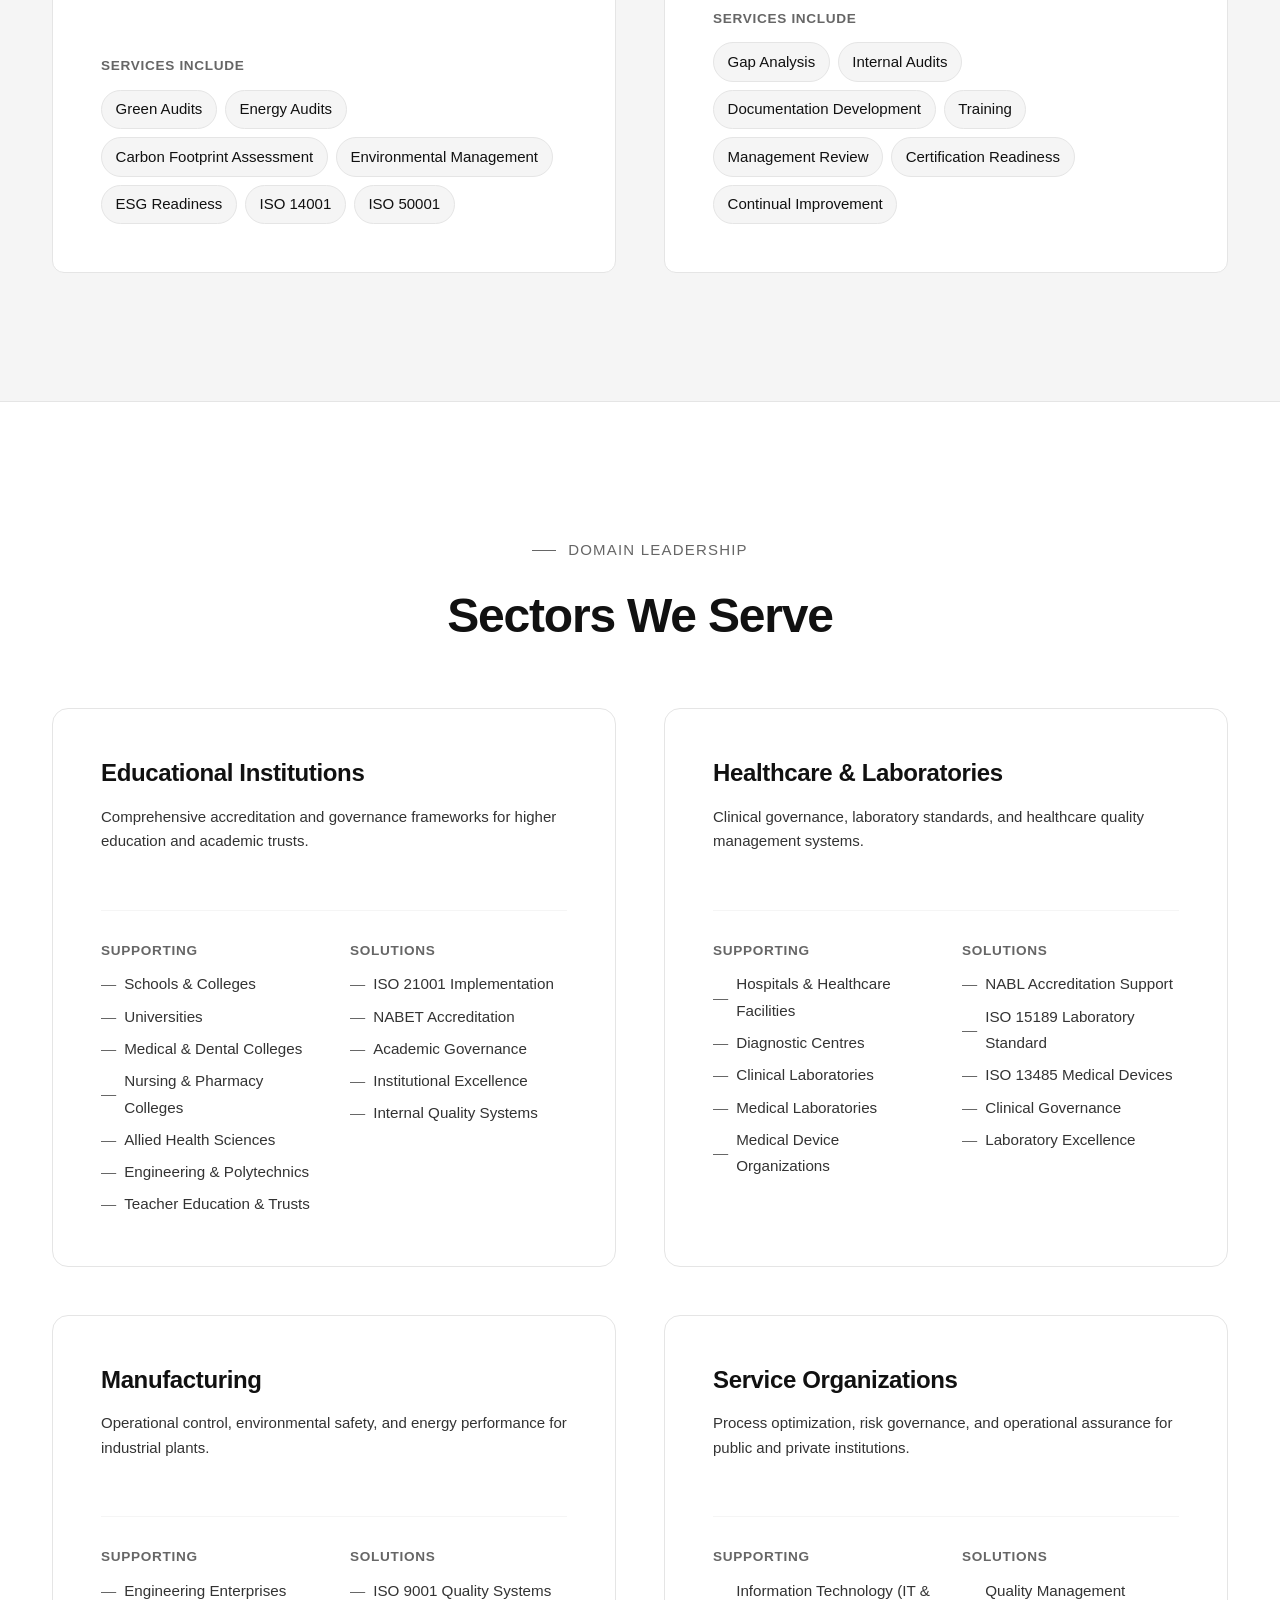
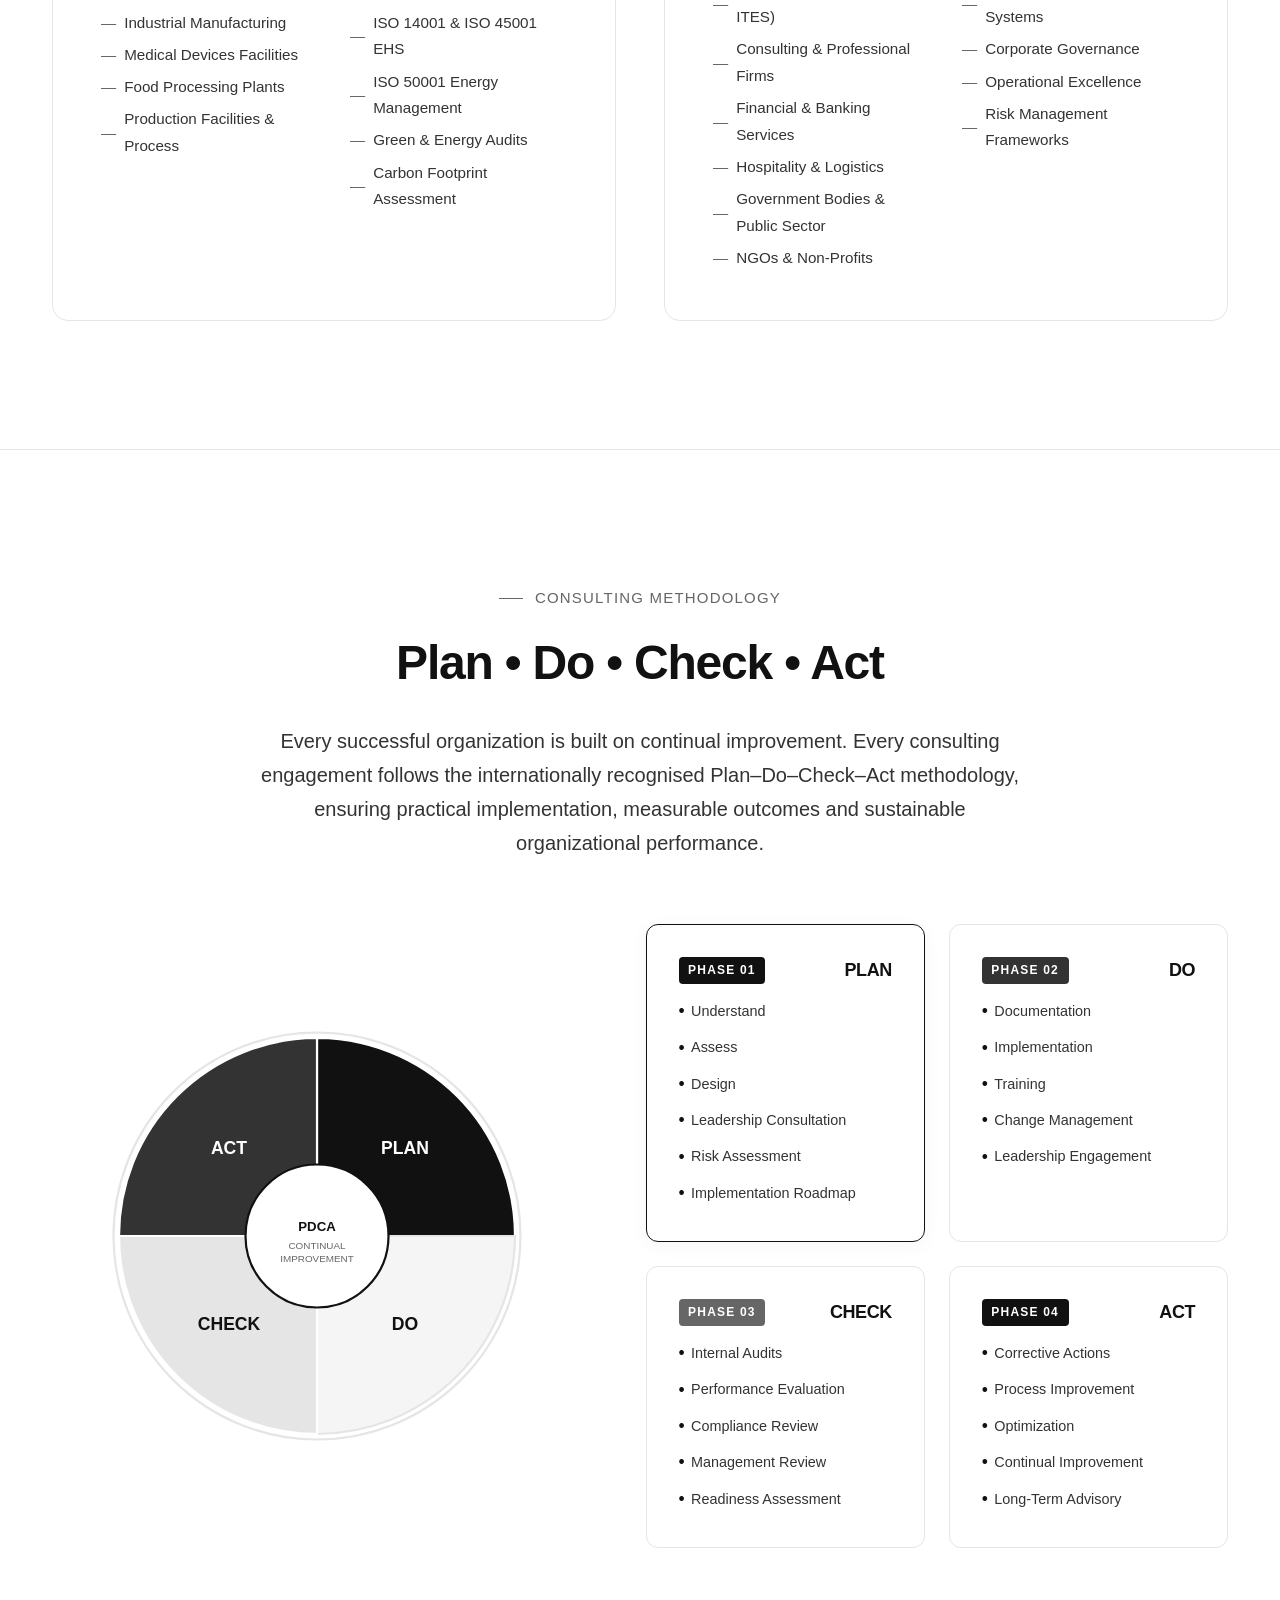
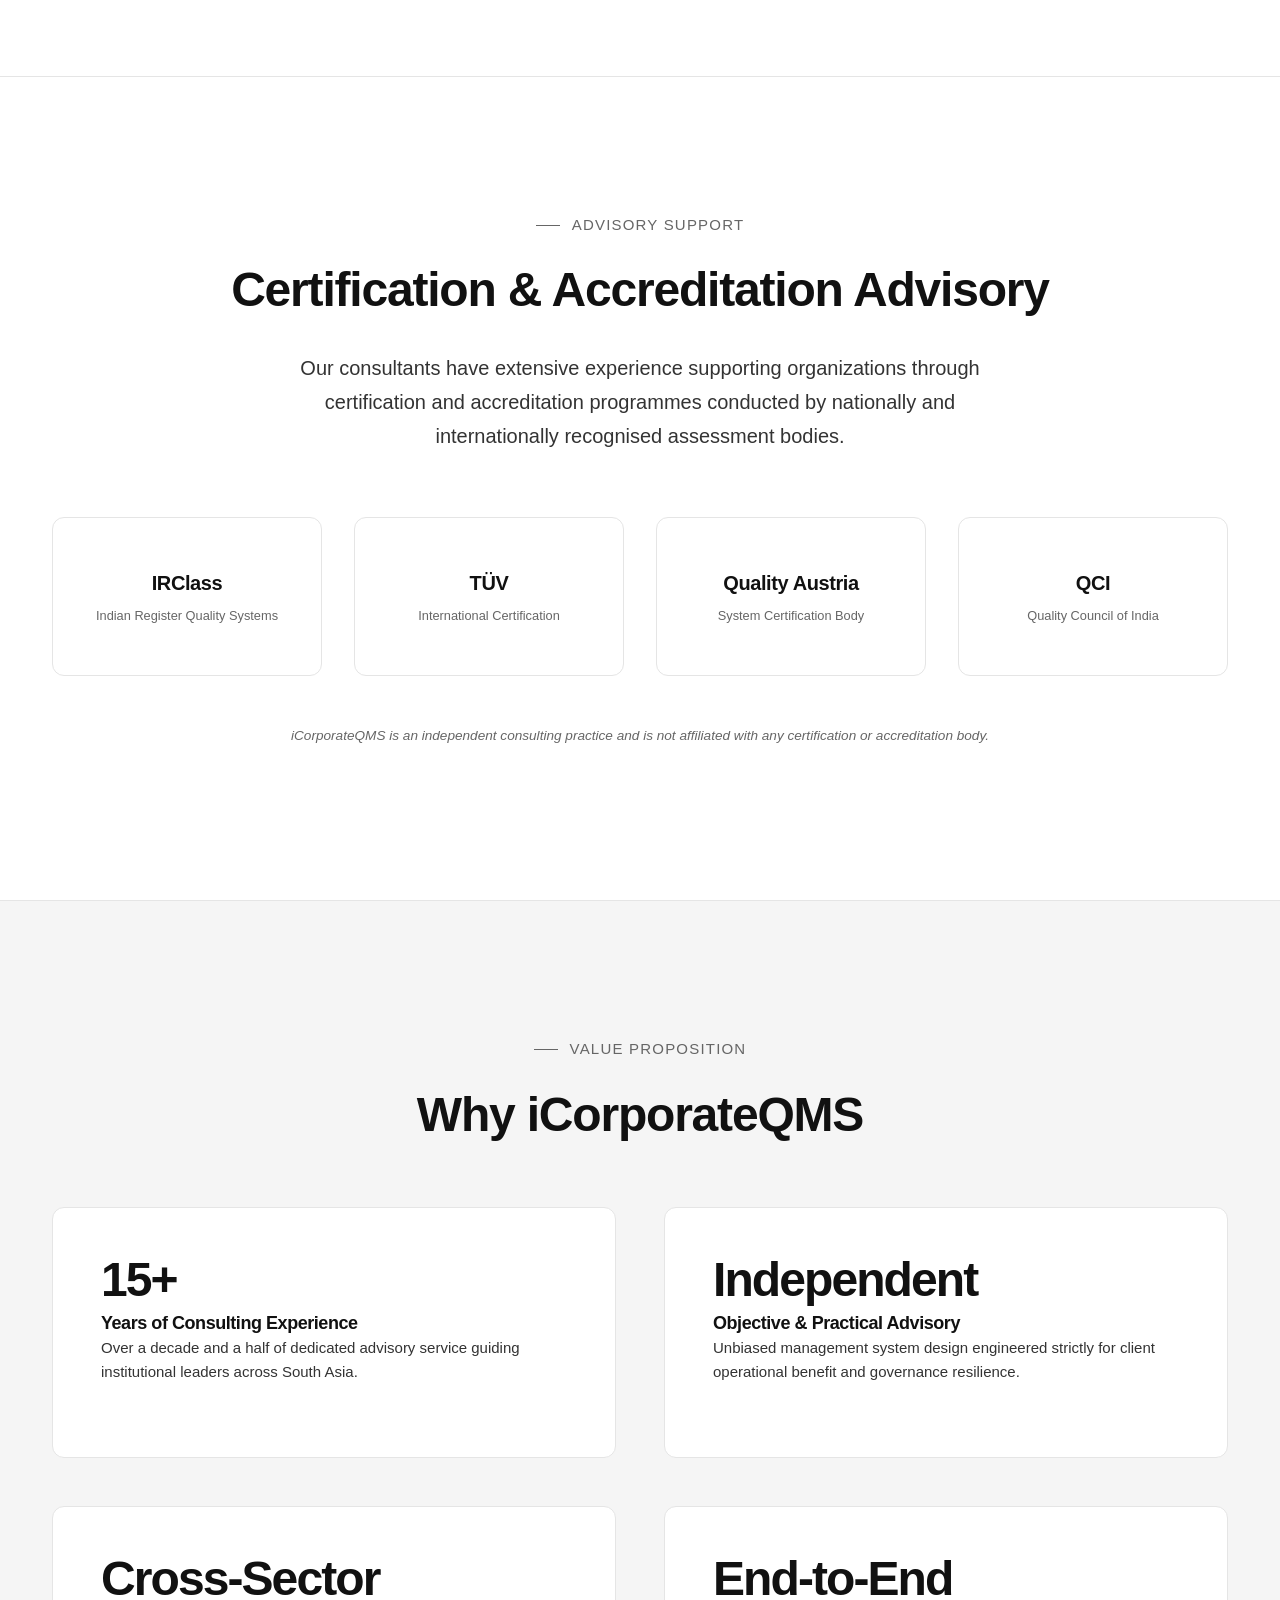
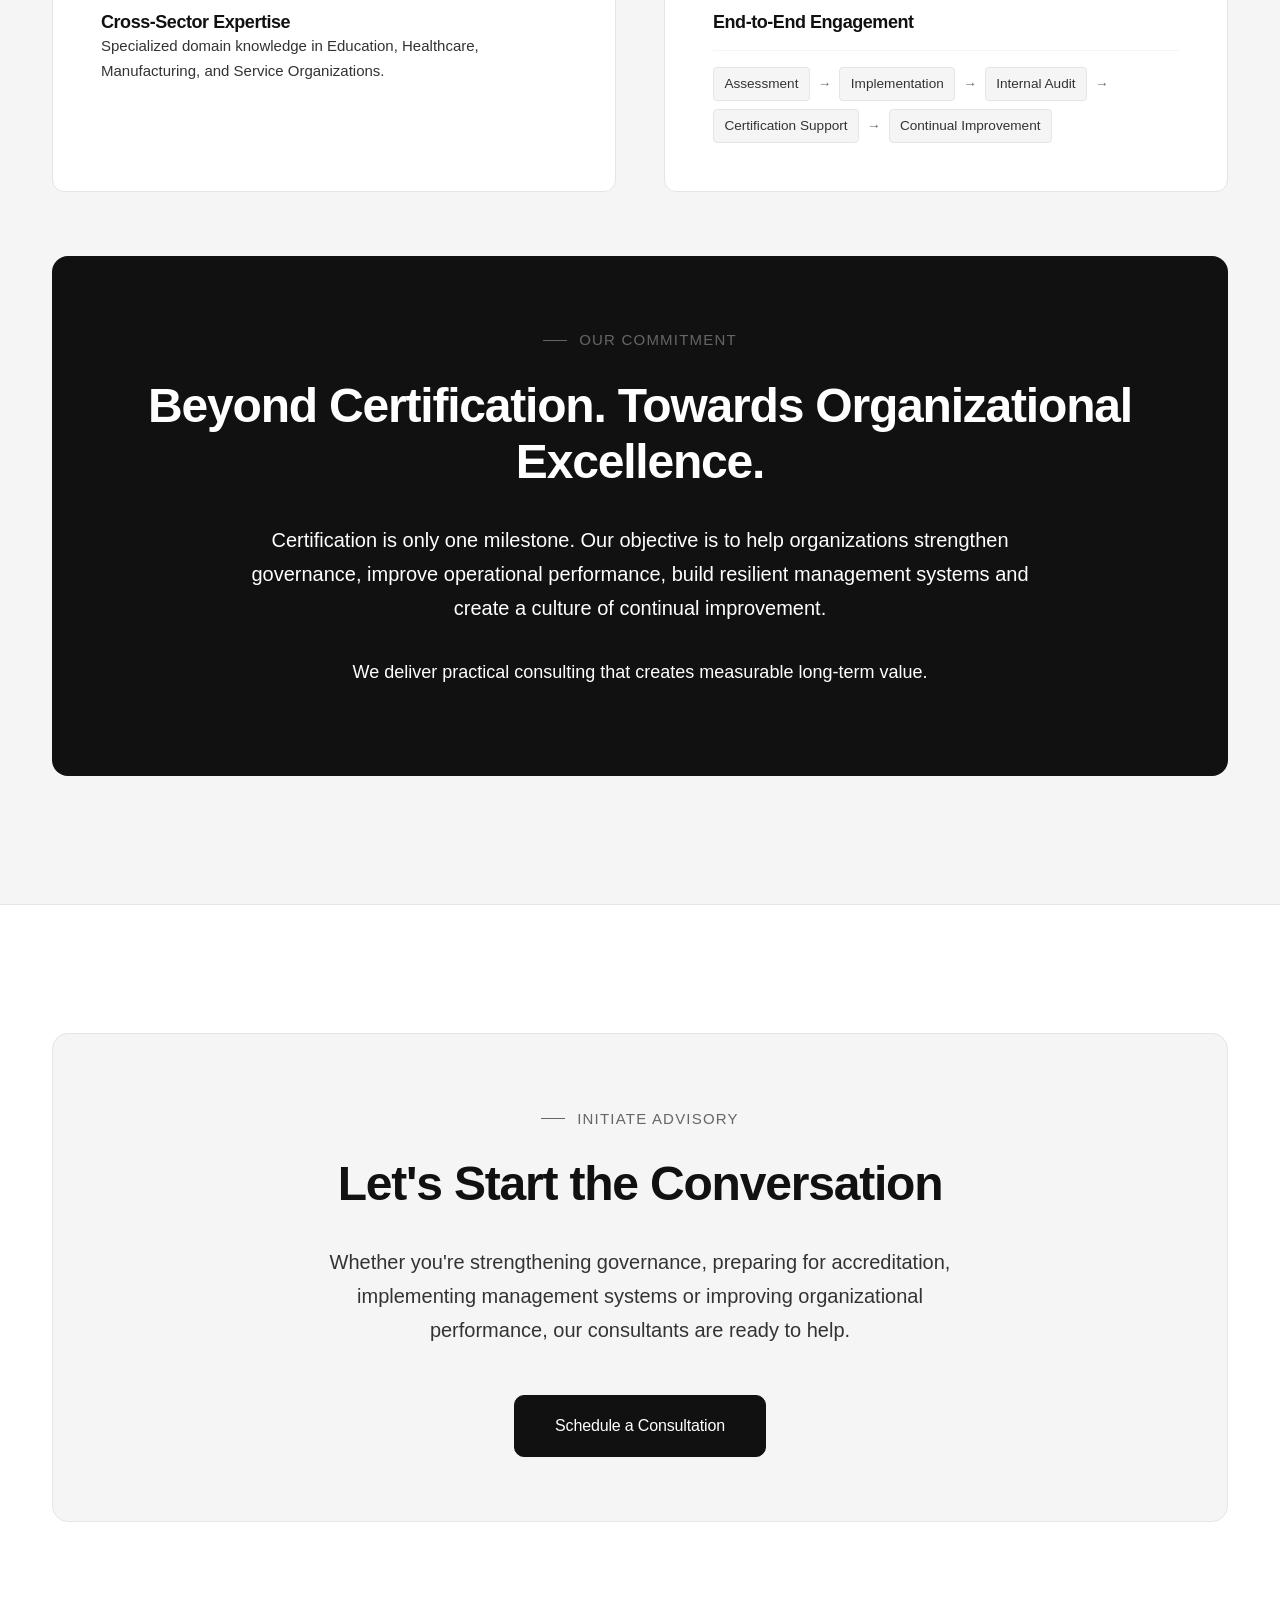
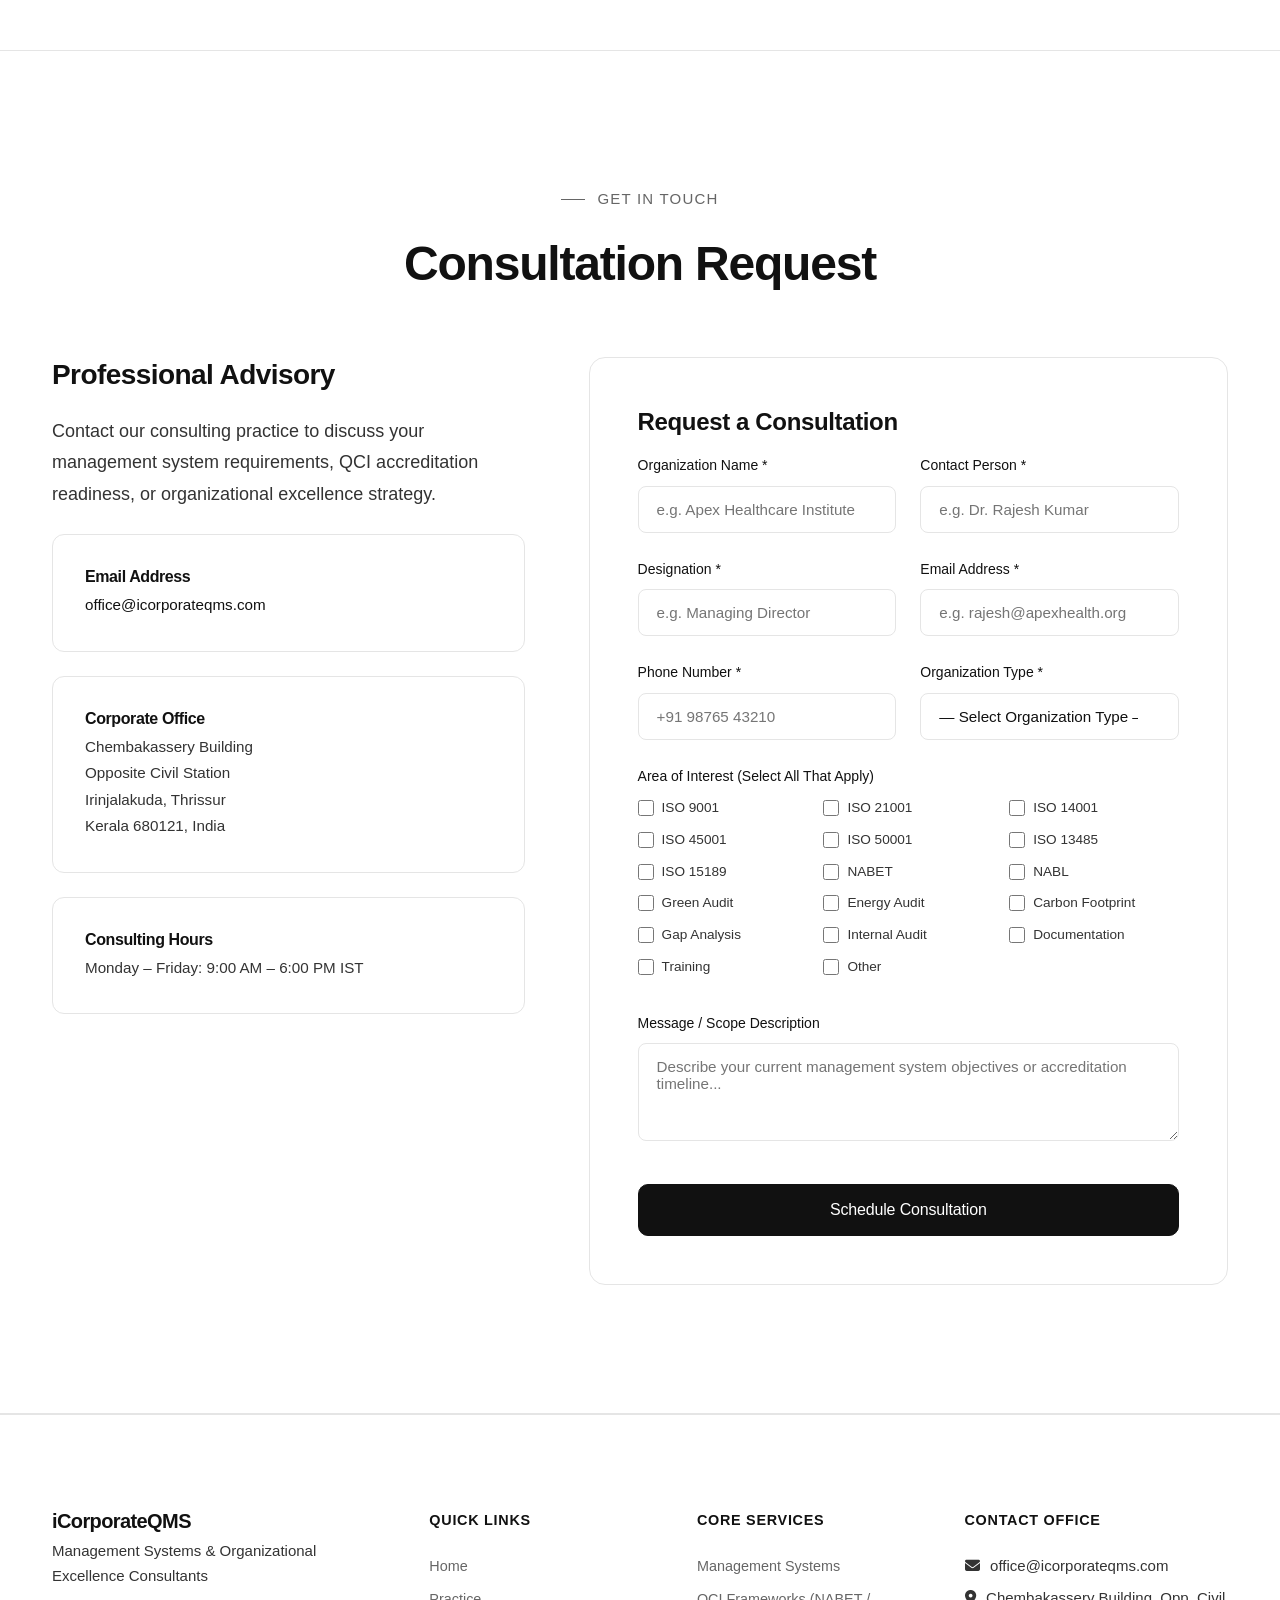
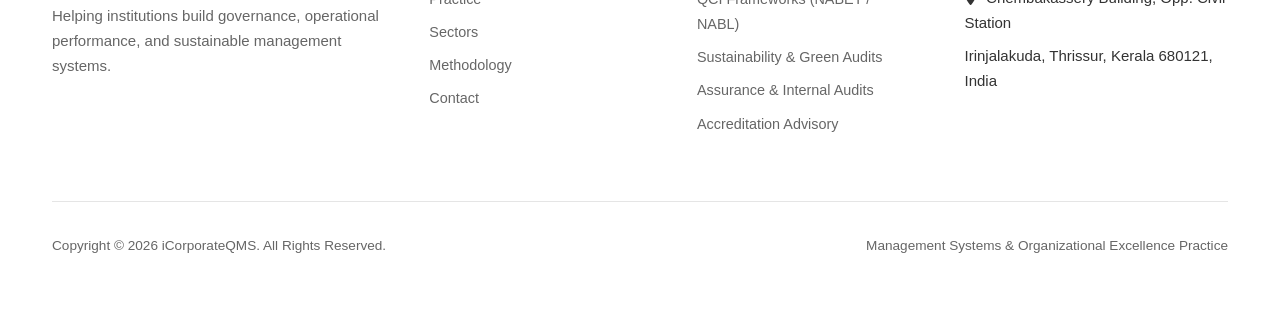
==== commit 0d154099: "Redesign iCorporateQMS website into a single-page boutique management consulting platform with Satos" ====
--- a/index.html
+++ b/index.html
@@ -3,352 +3,825 @@
 <head>
     <meta charset="UTF-8">
     <meta name="viewport" content="width=device-width, initial-scale=1.0">
-    <title>iCorporate QMS - Quality Management &amp; ISO Consulting</title>
-    <meta name="description" content="iCorporate QMS provides Quality Management System consulting, ISO certification guidance, NABH/NABET accreditation support for global industries.">
-
-    <!-- Fontshare CDN - Satoshi Font Family -->
+    <title>iCorporateQMS — Management Systems &amp; Organizational Excellence Consultants</title>
+    <meta name="description" content="iCorporateQMS is a premier management consulting practice specializing in Management Systems, Organizational Excellence, Quality Council of India (QCI) frameworks, Sustainability, and Operational Improvement.">
+    
+    <!-- Fontshare CDN — Satoshi Font Family -->
     <link href="https://api.fontshare.com/v2/css?f[]=satoshi@900,700,500,400&display=swap" rel="stylesheet">
-
-    <!-- FontAwesome -->
+    
+    <!-- FontAwesome Line Icons -->
     <link rel="stylesheet" href="https://cdnjs.cloudflare.com/ajax/libs/font-awesome/6.4.0/css/all.min.css">
-
+    
     <!-- Custom CSS -->
     <link rel="stylesheet" href="css/style.css">
 </head>
 <body>
 
-    <!-- ==================== HEADER ==================== -->
+    <!-- ==================== STICKY HEADER / NAVIGATION ==================== -->
     <header class="header">
         <div class="container navbar">
-            <a href="index.html" class="logo">
-                <img src="assets/logo.png" alt="iCorporate QMS Logo" style="height: 60px; width: auto;">
+            <a href="#home" class="logo">
+                <div class="logo-brand-mark">
+                    <span class="logo-title">iCorporateQMS</span>
+                    <span class="logo-sub">Management Systems &amp; Organizational Excellence</span>
+                </div>
             </a>
 
-            <nav class="nav-links">
-                <a href="index.html">Home</a>
-                <a href="about.html">About Us</a>
-                <a href="services.html">Services</a>
-                <a href="clients.html">Our Clients</a>
-                <a href="blog.html">Insights</a>
-                <a href="contact.html" class="nav-cta">Consultation</a>
+            <nav class="nav-links" id="nav-links">
+                <a href="#home" class="nav-link active">Home</a>
+                <a href="#practice" class="nav-link">Practice</a>
+                <a href="#sectors" class="nav-link">Sectors</a>
+                <a href="#methodology" class="nav-link">Methodology</a>
+                <a href="#contact" class="nav-link">Contact</a>
+                <a href="#contact" class="btn btn-primary nav-cta">Schedule a Consultation</a>
             </nav>
 
-            <button class="mobile-menu-btn" aria-label="Toggle menu">
+            <button class="mobile-menu-btn" id="mobile-toggle" aria-label="Toggle navigation menu" aria-expanded="false">
                 <i class="fa-solid fa-bars"></i>
             </button>
         </div>
     </header>
 
-    <!-- ==================== HERO ==================== -->
-    <section class="hero">
-        <div class="container">
-            <div class="hero-grid">
-
-                <!-- Left: Copy -->
-                <div class="hero-content reveal">
-                    <div class="hero-eyebrow">
-                        <i class="fa-solid fa-circle-check" style="font-size:0.7rem;"></i>
-                        ISO · NABH · NABET · Quality Management
-                    </div>
-
-                    <h1 class="display">
-                        Quality Systems<br>
-                        Built to Last
-                    </h1>
-
-                    <p class="body-lg" style="margin-bottom: var(--sp-4);">
-                        Your trusted partner for ISO certification, institutional accreditation, and quality management system implementation — across healthcare, education, manufacturing, and services.
-                    </p>
-
-                    <div class="hero-actions">
-                        <a href="contact.html" class="btn btn-primary">Request a Consultation</a>
-                        <a href="services.html" class="btn btn-secondary">Explore Services <i class="fa-solid fa-arrow-right" style="font-size:0.8em;"></i></a>
-                    </div>
-                </div>
-
-                <!-- Right: Visual -->
-                <div class="hero-visual reveal delay-200">
-                    <div class="hero-illustration">
-                        <!-- Monochrome abstract QMS SVG illustration -->
-                        <svg class="qms-illustration" viewBox="0 0 480 360" xmlns="http://www.w3.org/2000/svg" fill="none">
-                            <!-- Grid lines -->
-                            <line x1="0" y1="60" x2="480" y2="60" stroke="#E5E5E5" stroke-width="1"/>
-                            <line x1="0" y1="120" x2="480" y2="120" stroke="#E5E5E5" stroke-width="1"/>
-                            <line x1="0" y1="180" x2="480" y2="180" stroke="#E5E5E5" stroke-width="1"/>
-                            <line x1="0" y1="240" x2="480" y2="240" stroke="#E5E5E5" stroke-width="1"/>
-                            <line x1="0" y1="300" x2="480" y2="300" stroke="#E5E5E5" stroke-width="1"/>
-                            <line x1="80" y1="0" x2="80" y2="360" stroke="#E5E5E5" stroke-width="1"/>
-                            <line x1="160" y1="0" x2="160" y2="360" stroke="#E5E5E5" stroke-width="1"/>
-                            <line x1="240" y1="0" x2="240" y2="360" stroke="#E5E5E5" stroke-width="1"/>
-                            <line x1="320" y1="0" x2="320" y2="360" stroke="#E5E5E5" stroke-width="1"/>
-                            <line x1="400" y1="0" x2="400" y2="360" stroke="#E5E5E5" stroke-width="1"/>
-
-                            <!-- Process flow line (quality improvement curve) -->
-                            <polyline points="40,300 100,240 160,200 220,160 280,120 340,90 400,70 440,55"
-                                stroke="#111111" stroke-width="2.5" stroke-linecap="round" stroke-linejoin="round"/>
-
-                            <!-- Benchmark line (dashed) -->
-                            <polyline points="40,280 100,260 160,230 220,200 280,170 340,145 400,120 440,105"
-                                stroke="#9CA3AF" stroke-width="1.5" stroke-dasharray="6 4" stroke-linecap="round"/>
-
-                            <!-- Data points on main line -->
-                            <circle cx="100" cy="240" r="5" fill="#111111"/>
-                            <circle cx="160" cy="200" r="5" fill="#111111"/>
-                            <circle cx="220" cy="160" r="5" fill="#111111"/>
-                            <circle cx="280" cy="120" r="5" fill="#111111"/>
-                            <circle cx="340" cy="90" r="5" fill="#111111"/>
-                            <circle cx="400" cy="70" r="5" fill="#111111"/>
-
-                            <!-- Vertical highlight bars -->
-                            <rect x="88" y="240" width="24" height="90" rx="3" fill="#111111" opacity="0.06"/>
-                            <rect x="168" y="200" width="24" height="130" rx="3" fill="#111111" opacity="0.06"/>
-                            <rect x="248" y="160" width="24" height="170" rx="3" fill="#111111" opacity="0.06"/>
-                            <rect x="328" y="90" width="24" height="240" rx="3" fill="#111111" opacity="0.06"/>
-                            <rect x="408" y="70" width="24" height="260" rx="3" fill="#111111" opacity="0.06"/>
-
-                            <!-- ISO Badge top-right -->
-                            <rect x="358" y="12" width="108" height="36" rx="8" fill="#111111"/>
-                            <text x="412" y="35" font-family="Satoshi, sans-serif" font-size="12" font-weight="700" fill="white" text-anchor="middle">ISO Certified</text>
-
-                            <!-- Label: Continuous Improvement -->
-                            <rect x="12" y="12" width="180" height="32" rx="6" fill="white" stroke="#E5E5E5" stroke-width="1"/>
-                            <text x="26" y="32" font-family="Satoshi, sans-serif" font-size="11" font-weight="600" fill="#374151">Continuous Improvement</text>
-
-                            <!-- Year labels -->
-                            <text x="96" y="356" font-family="Satoshi, sans-serif" font-size="10" fill="#9CA3AF" text-anchor="middle">Y1</text>
-                            <text x="176" y="356" font-family="Satoshi, sans-serif" font-size="10" fill="#9CA3AF" text-anchor="middle">Y2</text>
-                            <text x="256" y="356" font-family="Satoshi, sans-serif" font-size="10" fill="#9CA3AF" text-anchor="middle">Y3</text>
-                            <text x="336" y="356" font-family="Satoshi, sans-serif" font-size="10" fill="#9CA3AF" text-anchor="middle">Y4</text>
-                            <text x="416" y="356" font-family="Satoshi, sans-serif" font-size="10" fill="#9CA3AF" text-anchor="middle">Y5</text>
-
-                            <!-- Legend -->
-                            <line x1="16" y1="340" x2="36" y2="340" stroke="#111111" stroke-width="2.5"/>
-                            <text x="42" y="344" font-family="Satoshi, sans-serif" font-size="10" fill="#374151" dominant-baseline="middle">Quality Score</text>
-                            <line x1="130" y1="340" x2="150" y2="340" stroke="#9CA3AF" stroke-width="1.5" stroke-dasharray="4 3"/>
-                            <text x="156" y="344" font-family="Satoshi, sans-serif" font-size="10" fill="#9CA3AF" dominant-baseline="middle">Industry Avg</text>
+    <main>
+        <!-- ==================== HERO SECTION ==================== -->
+        <section id="home" class="hero">
+            <div class="container">
+                <div class="hero-grid">
+                    
+                    <!-- Left: Copy & Messaging -->
+                    <div class="hero-content reveal">
+                        <div class="hero-eyebrow">
+                            <i class="fa-solid fa-layer-group" style="font-size:0.75rem;"></i>
+                            Management Systems &amp; Organizational Excellence
+                        </div>
+
+                        <h1 class="display">
+                            Building Better Organizations Through Management Excellence
+                        </h1>
+
+                        <p class="body-lg">
+                            For over 15 years, iCorporateQMS has partnered with educational institutions, healthcare organizations, manufacturers and service organizations to build internationally recognized management systems that strengthen governance, improve operational performance and support continual improvement.
+                        </p>
+
+                        <div class="hero-tagline">
+                            International standards become the framework—not the objective.
+                        </div>
+
+                        <div class="hero-actions">
+                            <a href="#contact" class="btn btn-primary">Schedule a Consultation</a>
+                            <a href="#contact" class="btn btn-secondary">Contact Us <i class="fa-solid fa-arrow-right" style="font-size:0.8em;"></i></a>
+                        </div>
+                    </div>
+
+                    <!-- Right: Architectural Geometric Line Graphic -->
+                    <div class="hero-visual reveal delay-200">
+                        <div class="hero-illustration-wrapper">
+                            <svg viewBox="0 0 520 400" xmlns="http://www.w3.org/2000/svg" fill="none" style="width:100%; height:auto;">
+                                <!-- Grid Lines -->
+                                <pattern id="architectural-grid" width="40" height="40" patternUnits="userSpaceOnUse">
+                                    <path d="M 40 0 L 0 0 0 40" fill="none" stroke="#E5E5E5" stroke-width="1"/>
+                                </pattern>
+                                <rect width="520" height="400" fill="url(#architectural-grid)" />
+
+                                <!-- Structural Architectural Isometric Framework (Monochrome) -->
+                                <!-- Base Grid Plane -->
+                                <polygon points="60,280 260,370 460,280 260,190" fill="#FFFFFF" stroke="#111111" stroke-width="1.5" stroke-dasharray="4 4" opacity="0.4"/>
+                                
+                                <!-- Core Structural Pillars -->
+                                <line x1="60" y1="280" x2="60" y2="150" stroke="#111111" stroke-width="1.5"/>
+                                <line x1="260" y1="370" x2="260" y2="240" stroke="#111111" stroke-width="2"/>
+                                <line x1="460" y1="280" x2="460" y2="150" stroke="#111111" stroke-width="1.5"/>
+                                <line x1="260" y1="190" x2="260" y2="60" stroke="#111111" stroke-width="1.5" stroke-dasharray="3 3"/>
+
+                                <!-- Interlocking Governance Cube 1 (Lower Level) -->
+                                <polygon points="120,260 260,320 260,240 120,180" fill="#F5F5F5" stroke="#111111" stroke-width="1.5"/>
+                                <polygon points="260,320 400,260 400,180 260,240" fill="#E5E5E5" stroke="#111111" stroke-width="1.5"/>
+                                <polygon points="120,180 260,240 400,180 260,120" fill="#FFFFFF" stroke="#111111" stroke-width="1.5"/>
+
+                                <!-- Interlocking Operational Excellence Cube 2 (Elevated Level) -->
+                                <polygon points="180,180 260,215 260,140 180,105" fill="#333333" stroke="#111111" stroke-width="1.5"/>
+                                <polygon points="260,215 340,180 340,105 260,140" fill="#111111" stroke="#111111" stroke-width="1.5"/>
+                                <polygon points="180,105 260,140 340,105 260,70" fill="#FFFFFF" stroke="#111111" stroke-width="1.5"/>
+
+                                <!-- Architectural Vectors & Nodes -->
+                                <circle cx="260" cy="70" r="4" fill="#111111"/>
+                                <circle cx="180" cy="105" r="4" fill="#111111"/>
+                                <circle cx="340" cy="105" r="4" fill="#111111"/>
+                                <circle cx="260" cy="140" r="4" fill="#111111"/>
+
+                                <line x1="260" y1="70" x2="260" y2="30" stroke="#111111" stroke-width="1.5" stroke-dasharray="2 2"/>
+                                <circle cx="260" cy="30" r="6" fill="#FFFFFF" stroke="#111111" stroke-width="2"/>
+
+                                <!-- Labels -->
+                                <rect x="310" y="35" width="170" height="32" rx="4" fill="#111111"/>
+                                <text x="395" y="55" font-family="Satoshi, sans-serif" font-size="11" font-weight="700" fill="#FFFFFF" text-anchor="middle">Organizational Excellence</text>
+
+                                <rect x="35" y="325" width="160" height="30" rx="4" fill="#FFFFFF" stroke="#111111" stroke-width="1"/>
+                                <text x="115" y="344" font-family="Satoshi, sans-serif" font-size="10" font-weight="600" fill="#333333" text-anchor="middle">Management Systems Framework</text>
+                            </svg>
+                        </div>
+                    </div>
+
+                </div>
+            </div>
+        </section>
+
+        <!-- ==================== ABOUT SECTION ==================== -->
+        <section id="about" class="section section-white">
+            <div class="container">
+                <div class="about-box reveal">
+                    <div class="section-label">About iCorporateQMS</div>
+                    <h2 class="headline mb-3">Management Systems &amp; Organizational Excellence</h2>
+                    
+                    <p class="body-lg">
+                        At iCorporateQMS, we believe effective management systems should strengthen organizations—not simply satisfy certification requirements.
+                    </p>
+
+                    <p class="body mb-4">
+                        We partner with leadership teams to design, implement and continually improve practical management systems that enhance governance, operational efficiency, compliance and long-term organizational performance.
+                    </p>
+
+                    <p class="body mb-4">
+                        With over 15 years of consulting experience, our focus is on building systems that create measurable value beyond certification.
+                    </p>
+
+                    <div class="about-features">
+                        <div class="about-feature-item">
+                            <h4>15+ Years Advisory</h4>
+                            <p class="body-sm">Proven track record across educational institutions, healthcare systems, and industrial enterprises.</p>
+                        </div>
+                        <div class="about-feature-item">
+                            <h4>Governance &amp; Performance</h4>
+                            <p class="body-sm">Practical management frameworks engineered to drive sustainable operational efficiency and governance.</p>
+                        </div>
+                        <div class="about-feature-item">
+                            <h4>Beyond Certification</h4>
+                            <p class="body-sm">Focusing on institutional quality culture and measurable long-term organizational value.</p>
+                        </div>
+                    </div>
+                </div>
+            </div>
+        </section>
+
+        <!-- ==================== OUR PRACTICE SECTION ==================== -->
+        <section id="practice" class="section section-grey">
+            <div class="container">
+                <div class="text-center mb-8 reveal">
+                    <div class="section-label" style="justify-content:center;">Core Capabilities</div>
+                    <h2 class="headline">Our Consulting Practice</h2>
+                </div>
+
+                <div class="grid grid-2" style="gap: var(--sp-6);">
+                    
+                    <!-- Practice Card 1 -->
+                    <div class="practice-card reveal delay-100">
+                        <div class="practice-card-header">
+                            <h3 class="card-title">Management Systems</h3>
+                            <p class="body-sm">Designing and implementing internationally recognised management systems engineered for governance and operational control.</p>
+                        </div>
+                        <div class="practice-list">
+                            <div class="practice-list-title">Frameworks Include</div>
+                            <div class="practice-pills">
+                                <span class="tag">ISO 9001</span>
+                                <span class="tag">ISO 14001</span>
+                                <span class="tag">ISO 21001</span>
+                                <span class="tag">ISO 45001</span>
+                                <span class="tag">ISO 50001</span>
+                                <span class="tag">ISO 13485</span>
+                                <span class="tag">ISO 15189</span>
+                            </div>
+                        </div>
+                    </div>
+
+                    <!-- Practice Card 2 -->
+                    <div class="practice-card reveal delay-200">
+                        <div class="practice-card-header">
+                            <h3 class="card-title">Quality Council of India (QCI)</h3>
+                            <p class="body-sm">Supporting organizations through Quality Council of India frameworks and institutional accreditation requirements.</p>
+                        </div>
+                        <div class="practice-list">
+                            <div class="practice-list-title">Services Include</div>
+                            <div class="practice-pills">
+                                <span class="tag">NABET</span>
+                                <span class="tag">NABL</span>
+                                <span class="tag">Institutional Quality Systems</span>
+                                <span class="tag">Academic Governance</span>
+                                <span class="tag">Laboratory Quality Systems</span>
+                                <span class="tag">Compliance Readiness</span>
+                            </div>
+                        </div>
+                    </div>
+
+                    <!-- Practice Card 3 -->
+                    <div class="practice-card reveal delay-100">
+                        <div class="practice-card-header">
+                            <h3 class="card-title">Sustainability Advisory</h3>
+                            <p class="body-sm">Helping organizations evaluate environmental impact, optimize resource utilization, and improve sustainability performance.</p>
+                        </div>
+                        <div class="practice-list">
+                            <div class="practice-list-title">Services Include</div>
+                            <div class="practice-pills">
+                                <span class="tag">Green Audits</span>
+                                <span class="tag">Energy Audits</span>
+                                <span class="tag">Carbon Footprint Assessment</span>
+                                <span class="tag">Environmental Management</span>
+                                <span class="tag">ESG Readiness</span>
+                                <span class="tag">ISO 14001</span>
+                                <span class="tag">ISO 50001</span>
+                            </div>
+                        </div>
+                    </div>
+
+                    <!-- Practice Card 4 -->
+                    <div class="practice-card reveal delay-200">
+                        <div class="practice-card-header">
+                            <h3 class="card-title">Assurance &amp; Improvement</h3>
+                            <p class="body-sm">Helping organizations evaluate, audit, and continuously refine management systems to achieve institutional maturity.</p>
+                        </div>
+                        <div class="practice-list">
+                            <div class="practice-list-title">Services Include</div>
+                            <div class="practice-pills">
+                                <span class="tag">Gap Analysis</span>
+                                <span class="tag">Internal Audits</span>
+                                <span class="tag">Documentation Development</span>
+                                <span class="tag">Training</span>
+                                <span class="tag">Management Review</span>
+                                <span class="tag">Certification Readiness</span>
+                                <span class="tag">Continual Improvement</span>
+                            </div>
+                        </div>
+                    </div>
+
+                </div>
+            </div>
+        </section>
+
+        <!-- ==================== SECTORS WE SERVE SECTION ==================== -->
+        <section id="sectors" class="section section-white">
+            <div class="container">
+                <div class="text-center mb-8 reveal">
+                    <div class="section-label" style="justify-content:center;">Domain Leadership</div>
+                    <h2 class="headline">Sectors We Serve</h2>
+                </div>
+
+                <div class="grid grid-2" style="gap: var(--sp-6);">
+                    
+                    <!-- Sector Card 1: Education -->
+                    <div class="sector-card reveal delay-100">
+                        <h3 class="card-title">Educational Institutions</h3>
+                        <p class="body-sm">Comprehensive accreditation and governance frameworks for higher education and academic trusts.</p>
+                        
+                        <div class="sector-card-grid">
+                            <div class="sector-column">
+                                <h5>Supporting</h5>
+                                <ul class="sector-item-list">
+                                    <li>Schools &amp; Colleges</li>
+                                    <li>Universities</li>
+                                    <li>Medical &amp; Dental Colleges</li>
+                                    <li>Nursing &amp; Pharmacy Colleges</li>
+                                    <li>Allied Health Sciences</li>
+                                    <li>Engineering &amp; Polytechnics</li>
+                                    <li>Teacher Education &amp; Trusts</li>
+                                </ul>
+                            </div>
+                            <div class="sector-column">
+                                <h5>Solutions</h5>
+                                <ul class="sector-item-list">
+                                    <li>ISO 21001 Implementation</li>
+                                    <li>NABET Accreditation</li>
+                                    <li>Academic Governance</li>
+                                    <li>Institutional Excellence</li>
+                                    <li>Internal Quality Systems</li>
+                                </ul>
+                            </div>
+                        </div>
+                    </div>
+
+                    <!-- Sector Card 2: Healthcare -->
+                    <div class="sector-card reveal delay-200">
+                        <h3 class="card-title">Healthcare &amp; Laboratories</h3>
+                        <p class="body-sm">Clinical governance, laboratory standards, and healthcare quality management systems.</p>
+                        
+                        <div class="sector-card-grid">
+                            <div class="sector-column">
+                                <h5>Supporting</h5>
+                                <ul class="sector-item-list">
+                                    <li>Hospitals &amp; Healthcare Facilities</li>
+                                    <li>Diagnostic Centres</li>
+                                    <li>Clinical Laboratories</li>
+                                    <li>Medical Laboratories</li>
+                                    <li>Medical Device Organizations</li>
+                                </ul>
+                            </div>
+                            <div class="sector-column">
+                                <h5>Solutions</h5>
+                                <ul class="sector-item-list">
+                                    <li>NABL Accreditation Support</li>
+                                    <li>ISO 15189 Laboratory Standard</li>
+                                    <li>ISO 13485 Medical Devices</li>
+                                    <li>Clinical Governance</li>
+                                    <li>Laboratory Excellence</li>
+                                </ul>
+                            </div>
+                        </div>
+                    </div>
+
+                    <!-- Sector Card 3: Manufacturing -->
+                    <div class="sector-card reveal delay-100">
+                        <h3 class="card-title">Manufacturing</h3>
+                        <p class="body-sm">Operational control, environmental safety, and energy performance for industrial plants.</p>
+                        
+                        <div class="sector-card-grid">
+                            <div class="sector-column">
+                                <h5>Supporting</h5>
+                                <ul class="sector-item-list">
+                                    <li>Engineering Enterprises</li>
+                                    <li>Industrial Manufacturing</li>
+                                    <li>Medical Devices Facilities</li>
+                                    <li>Food Processing Plants</li>
+                                    <li>Production Facilities &amp; Process</li>
+                                </ul>
+                            </div>
+                            <div class="sector-column">
+                                <h5>Solutions</h5>
+                                <ul class="sector-item-list">
+                                    <li>ISO 9001 Quality Systems</li>
+                                    <li>ISO 14001 &amp; ISO 45001 EHS</li>
+                                    <li>ISO 50001 Energy Management</li>
+                                    <li>Green &amp; Energy Audits</li>
+                                    <li>Carbon Footprint Assessment</li>
+                                </ul>
+                            </div>
+                        </div>
+                    </div>
+
+                    <!-- Sector Card 4: Service Organizations -->
+                    <div class="sector-card reveal delay-200">
+                        <h3 class="card-title">Service Organizations</h3>
+                        <p class="body-sm">Process optimization, risk governance, and operational assurance for public and private institutions.</p>
+                        
+                        <div class="sector-card-grid">
+                            <div class="sector-column">
+                                <h5>Supporting</h5>
+                                <ul class="sector-item-list">
+                                    <li>Information Technology (IT &amp; ITES)</li>
+                                    <li>Consulting &amp; Professional Firms</li>
+                                    <li>Financial &amp; Banking Services</li>
+                                    <li>Hospitality &amp; Logistics</li>
+                                    <li>Government Bodies &amp; Public Sector</li>
+                                    <li>NGOs &amp; Non-Profits</li>
+                                </ul>
+                            </div>
+                            <div class="sector-column">
+                                <h5>Solutions</h5>
+                                <ul class="sector-item-list">
+                                    <li>Quality Management Systems</li>
+                                    <li>Corporate Governance</li>
+                                    <li>Operational Excellence</li>
+                                    <li>Risk Management Frameworks</li>
+                                </ul>
+                            </div>
+                        </div>
+                    </div>
+
+                </div>
+            </div>
+        </section>
+
+        <!-- ==================== SIGNATURE METHODOLOGY SECTION ==================== -->
+        <section id="methodology" class="section pdca-section-wrapper">
+            <div class="container">
+                <div class="text-center mb-8 reveal">
+                    <div class="section-label" style="justify-content:center;">Consulting Methodology</div>
+                    <h2 class="headline mb-2">Plan • Do • Check • Act</h2>
+                    <p class="body-lg" style="max-width: 760px; margin: 0 auto;">
+                        Every successful organization is built on continual improvement. Every consulting engagement follows the internationally recognised Plan–Do–Check–Act methodology, ensuring practical implementation, measurable outcomes and sustainable organizational performance.
+                    </p>
+                </div>
+
+                <div class="pdca-container reveal">
+                    
+                    <!-- Left: Interactive Circular PDCA Graphic -->
+                    <div class="pdca-graphic-box">
+                        <svg class="pdca-circle-svg" viewBox="0 0 400 400" xmlns="http://www.w3.org/2000/svg">
+                            <!-- Outer Ring Track -->
+                            <circle cx="200" cy="200" r="185" fill="none" stroke="#E5E5E5" stroke-width="2"/>
+                            <circle cx="200" cy="200" r="130" fill="none" stroke="#E5E5E5" stroke-width="1.5" stroke-dasharray="4 4"/>
+                            
+                            <!-- Quadrant 1: PLAN (Top Right) -->
+                            <g class="pdca-quadrant active" data-phase="plan">
+                                <path d="M 200 20 A 180 180 0 0 1 380 200 L 200 200 Z" fill="#111111" stroke="#FFFFFF" stroke-width="2"/>
+                                <text x="280" y="125" font-family="Satoshi, sans-serif" font-size="16" font-weight="700" fill="#FFFFFF" text-anchor="middle">PLAN</text>
+                            </g>
+                            
+                            <!-- Quadrant 2: DO (Bottom Right) -->
+                            <g class="pdca-quadrant" data-phase="do">
+                                <path d="M 380 200 A 180 180 0 0 1 200 380 L 200 200 Z" fill="#F5F5F5" stroke="#E5E5E5" stroke-width="2"/>
+                                <text x="280" y="285" font-family="Satoshi, sans-serif" font-size="16" font-weight="700" fill="#111111" text-anchor="middle">DO</text>
+                            </g>
+                            
+                            <!-- Quadrant 3: CHECK (Bottom Left) -->
+                            <g class="pdca-quadrant" data-phase="check">
+                                <path d="M 200 380 A 180 180 0 0 1 20 200 L 200 200 Z" fill="#E5E5E5" stroke="#FFFFFF" stroke-width="2"/>
+                                <text x="120" y="285" font-family="Satoshi, sans-serif" font-size="16" font-weight="700" fill="#111111" text-anchor="middle">CHECK</text>
+                            </g>
+                            
+                            <!-- Quadrant 4: ACT (Top Left) -->
+                            <g class="pdca-quadrant" data-phase="act">
+                                <path d="M 20 200 A 180 180 0 0 1 200 20 L 200 200 Z" fill="#333333" stroke="#FFFFFF" stroke-width="2"/>
+                                <text x="120" y="125" font-family="Satoshi, sans-serif" font-size="16" font-weight="700" fill="#FFFFFF" text-anchor="middle">ACT</text>
+                            </g>
+
+                            <!-- Center Hub -->
+                            <circle cx="200" cy="200" r="65" fill="#FFFFFF" stroke="#111111" stroke-width="2"/>
+                            <text x="200" y="195" font-family="Satoshi, sans-serif" font-size="12" font-weight="800" fill="#111111" text-anchor="middle">PDCA</text>
+                            <text x="200" y="212" font-family="Satoshi, sans-serif" font-size="9" font-weight="500" fill="#666666" text-anchor="middle">CONTINUAL</text>
+                            <text x="200" y="224" font-family="Satoshi, sans-serif" font-size="9" font-weight="500" fill="#666666" text-anchor="middle">IMPROVEMENT</text>
                         </svg>
                     </div>
 
-                    <!-- Stats bar -->
-                    <div class="hero-stats">
-                        <div class="hero-stat">
-                            <div class="hero-stat-number">50+</div>
-                            <div class="hero-stat-label">Certifications</div>
-                        </div>
-                        <div class="hero-stat">
-                            <div class="hero-stat-number">10+</div>
-                            <div class="hero-stat-label">Years Active</div>
-                        </div>
-                        <div class="hero-stat">
-                            <div class="hero-stat-number">4</div>
-                            <div class="hero-stat-label">Sectors Served</div>
-                        </div>
-                    </div>
-                </div>
-
-            </div>
-        </div>
-    </section>
-
-    <!-- ==================== SERVICES OVERVIEW ==================== -->
-    <section class="section section-grey">
-        <div class="container">
-            <div class="text-center mb-8 reveal">
-                <div class="section-label" style="justify-content:center;">What We Do</div>
-                <h2 class="headline">Strategic Quality Management Solutions</h2>
-            </div>
-
-            <div class="grid grid-3">
-                <!-- Service 1 -->
-                <div class="card reveal delay-100">
-                    <div class="card-icon">
-                        <i class="fa-solid fa-certificate"></i>
-                    </div>
-                    <h3 class="card-title">ISO Certification Consulting</h3>
-                    <p class="body-sm" style="flex-grow:1;">Strategic guidance for ISO 9001, 13485, 22000, and 21001 certification, ensuring rigorous international compliance and sustainable business performance.</p>
-                </div>
-
-                <!-- Service 2 -->
-                <div class="card reveal delay-200">
-                    <div class="card-icon">
-                        <i class="fa-solid fa-hospital"></i>
-                    </div>
-                    <h3 class="card-title">Institutional &amp; Healthcare Accreditation</h3>
-                    <p class="body-sm" style="flex-grow:1;">Navigating complex institutional accreditation standards, including expert advisory for NABH (healthcare) and NABET (education).</p>
-                </div>
-
-                <!-- Service 3 -->
-                <div class="card reveal delay-300">
-                    <div class="card-icon">
-                        <i class="fa-solid fa-gears"></i>
-                    </div>
-                    <h3 class="card-title">Business Process Improvement</h3>
-                    <p class="body-sm" style="flex-grow:1;">Implementing digital quality management systems and optimized process flows to maximize operational efficiency and mitigate compliance risks.</p>
-                </div>
-            </div>
-
-            <div class="text-center mt-4 reveal delay-300">
-                <a href="services.html" class="btn btn-outline">View All Services <i class="fa-solid fa-arrow-right" style="font-size:0.8em;"></i></a>
-            </div>
-        </div>
-    </section>
-
-    <!-- ==================== INDUSTRIES ==================== -->
-    <section class="section section-white">
-        <div class="container">
-            <div class="grid grid-2 items-center" style="gap: var(--sp-12);">
-
-                <div class="reveal">
-                    <div class="section-label">Industries We Serve</div>
-                    <h2 class="headline mb-3">Tailored Compliance<br>for Every Sector</h2>
-                    <p class="body mb-4">Our domain expertise spans diverse corporate landscapes, allowing us to deliver targeted, effective quality management strategies aligned with your specific regulatory demands.</p>
-
-                    <ul>
-                        <li class="industry-item">
-                            <div class="industry-icon"><i class="fa-solid fa-graduation-cap"></i></div>
-                            <div>
-                                <h4>Education</h4>
-                                <p>Empowering academic institutions through NABET compliance and ISO 21001 frameworks.</p>
-                            </div>
-                        </li>
-                        <li class="industry-item">
-                            <div class="industry-icon"><i class="fa-solid fa-stethoscope"></i></div>
-                            <div>
-                                <h4>Healthcare</h4>
-                                <p>Guiding hospitals and clinical facilities through NABH accreditation and ISO 13485 compliance.</p>
-                            </div>
-                        </li>
-                        <li class="industry-item">
-                            <div class="industry-icon"><i class="fa-solid fa-industry"></i></div>
-                            <div>
-                                <h4>Manufacturing</h4>
-                                <p>Optimizing industrial and food manufacturing processes aligned with ISO 9001 and ISO 22000 standards.</p>
-                            </div>
-                        </li>
-                    </ul>
-                </div>
-
-                <div class="reveal delay-200">
-                    <!-- Abstract industries visual -->
-                    <div style="border: 1px solid var(--border); border-radius: var(--radius-xl); background: var(--color-grey-50); padding: var(--sp-6); position: relative; overflow: hidden;">
-                        <svg viewBox="0 0 420 340" xmlns="http://www.w3.org/2000/svg" fill="none" style="width:100%;">
-                            <!-- Sector arcs / donut -->
-                            <circle cx="210" cy="160" r="100" stroke="#E5E5E5" stroke-width="40" fill="none"/>
-                            <!-- Education arc -->
-                            <circle cx="210" cy="160" r="100" stroke="#111111" stroke-width="40" fill="none"
-                                stroke-dasharray="105 524" stroke-dashoffset="0" stroke-linecap="butt"/>
-                            <!-- Healthcare arc -->
-                            <circle cx="210" cy="160" r="100" stroke="#374151" stroke-width="40" fill="none"
-                                stroke-dasharray="130 524" stroke-dashoffset="-110" stroke-linecap="butt"/>
-                            <!-- Manufacturing arc -->
-                            <circle cx="210" cy="160" r="100" stroke="#6B7280" stroke-width="40" fill="none"
-                                stroke-dasharray="100 524" stroke-dashoffset="-246" stroke-linecap="butt"/>
-
-                            <!-- Center label -->
-                            <text x="210" y="153" font-family="Inter,sans-serif" font-size="22" font-weight="800" fill="#111111" text-anchor="middle">50+</text>
-                            <text x="210" y="173" font-family="Inter,sans-serif" font-size="11" fill="#9CA3AF" text-anchor="middle">Certifications</text>
-
-                            <!-- Legend -->
-                            <rect x="20" y="290" width="12" height="12" rx="2" fill="#111111"/>
-                            <text x="38" y="301" font-family="Inter,sans-serif" font-size="12" fill="#374151">Education</text>
-                            <rect x="130" y="290" width="12" height="12" rx="2" fill="#374151"/>
-                            <text x="148" y="301" font-family="Inter,sans-serif" font-size="12" fill="#374151">Healthcare</text>
-                            <rect x="252" y="290" width="12" height="12" rx="2" fill="#6B7280"/>
-                            <text x="270" y="301" font-family="Inter,sans-serif" font-size="12" fill="#374151">Manufacturing</text>
-                        </svg>
-
-                        <!-- Floating stat card -->
-                        <div style="position:absolute; bottom: var(--sp-3); right: var(--sp-3); background: var(--color-white); border: 1px solid var(--border); border-radius: var(--radius-md); padding: 0.75rem 1rem;">
-                            <div style="font-size:1.25rem; font-weight:800; color:var(--text-primary); letter-spacing:-0.03em;">4 Sectors</div>
-                            <div style="font-size:0.75rem; color:var(--text-muted);">End-to-end advisory</div>
-                        </div>
-                    </div>
-                </div>
-
-            </div>
-        </div>
-    </section>
-
-    <!-- ==================== CLIENTS STRIP ==================== -->
-    <section class="clients-strip reveal">
-        <div class="container">
-            <span class="eyebrow" style="display:block; text-align:center; margin-bottom:var(--sp-4);">Trusted by Industry Leaders</span>
-            <div class="client-names">
-                <span class="client-name-item">Bishop Benzigar Hospital</span>
-                <span class="client-name-item">Bharatheeya Vidyabhavan</span>
-                <span class="client-name-item">Noble Food Industry</span>
-                <span class="client-name-item">MVR Ayurveda</span>
-                <span class="client-name-item">Alliance Surgicals</span>
-                <span class="client-name-item">Blastline Industries</span>
-            </div>
-            <div class="text-center mt-4">
-                <a href="clients.html" class="btn btn-outline">View All Clients</a>
-            </div>
-        </div>
-    </section>
-
-    <!-- ==================== CTA ==================== -->
-    <section class="cta-section">
-        <div class="container reveal">
-            <div class="cta-box">
-                <div class="section-label" style="justify-content:center;">Partner With Us</div>
-                <h2 class="headline mb-2">Partner with Compliance Experts</h2>
-                <p class="body-lg mb-4" style="max-width: 560px; margin-left:auto; margin-right:auto;">
-                    Secure your corporate reputation and operational excellence with our premier consulting advisory. Your path to ISO certification, NABH accreditation, or a streamlined quality system starts here.
+                    <!-- Right: Deliverables Grid -->
+                    <div class="pdca-cards-grid">
+                        
+                        <!-- PLAN Card -->
+                        <div class="pdca-phase-card active" data-phase="plan">
+                            <div class="pdca-phase-header">
+                                <span class="pdca-phase-tag">Phase 01</span>
+                                <h4>PLAN</h4>
+                            </div>
+                            <ul class="pdca-phase-bullets">
+                                <li>Understand</li>
+                                <li>Assess</li>
+                                <li>Design</li>
+                                <li>Leadership Consultation</li>
+                                <li>Risk Assessment</li>
+                                <li>Implementation Roadmap</li>
+                            </ul>
+                        </div>
+
+                        <!-- DO Card -->
+                        <div class="pdca-phase-card" data-phase="do">
+                            <div class="pdca-phase-header">
+                                <span class="pdca-phase-tag" style="background:#333333;">Phase 02</span>
+                                <h4>DO</h4>
+                            </div>
+                            <ul class="pdca-phase-bullets">
+                                <li>Documentation</li>
+                                <li>Implementation</li>
+                                <li>Training</li>
+                                <li>Change Management</li>
+                                <li>Leadership Engagement</li>
+                            </ul>
+                        </div>
+
+                        <!-- CHECK Card -->
+                        <div class="pdca-phase-card" data-phase="check">
+                            <div class="pdca-phase-header">
+                                <span class="pdca-phase-tag" style="background:#666666;">Phase 03</span>
+                                <h4>CHECK</h4>
+                            </div>
+                            <ul class="pdca-phase-bullets">
+                                <li>Internal Audits</li>
+                                <li>Performance Evaluation</li>
+                                <li>Compliance Review</li>
+                                <li>Management Review</li>
+                                <li>Readiness Assessment</li>
+                            </ul>
+                        </div>
+
+                        <!-- ACT Card -->
+                        <div class="pdca-phase-card" data-phase="act">
+                            <div class="pdca-phase-header">
+                                <span class="pdca-phase-tag" style="background:#111111;">Phase 04</span>
+                                <h4>ACT</h4>
+                            </div>
+                            <ul class="pdca-phase-bullets">
+                                <li>Corrective Actions</li>
+                                <li>Process Improvement</li>
+                                <li>Optimization</li>
+                                <li>Continual Improvement</li>
+                                <li>Long-Term Advisory</li>
+                            </ul>
+                        </div>
+
+                    </div>
+
+                </div>
+            </div>
+        </section>
+
+        <!-- ==================== CERTIFICATION & ACCREDITATION SUPPORT ==================== -->
+        <section id="accreditation" class="section section-white">
+            <div class="container">
+                <div class="text-center mb-8 reveal">
+                    <div class="section-label" style="justify-content:center;">Advisory Support</div>
+                    <h2 class="headline mb-2">Certification &amp; Accreditation Advisory</h2>
+                    <p class="body-lg" style="max-width: 720px; margin: 0 auto;">
+                        Our consultants have extensive experience supporting organizations through certification and accreditation programmes conducted by nationally and internationally recognised assessment bodies.
+                    </p>
+                </div>
+
+                <!-- Monochrome Logo Cards Grid -->
+                <div class="accreditation-grid reveal delay-100">
+                    
+                    <div class="logo-card">
+                        <div class="logo-card-title">IRClass</div>
+                        <div class="logo-card-sub">Indian Register Quality Systems</div>
+                    </div>
+
+                    <div class="logo-card">
+                        <div class="logo-card-title">TÜV</div>
+                        <div class="logo-card-sub">International Certification</div>
+                    </div>
+
+                    <div class="logo-card">
+                        <div class="logo-card-title">Quality Austria</div>
+                        <div class="logo-card-sub">System Certification Body</div>
+                    </div>
+
+                    <div class="logo-card">
+                        <div class="logo-card-title">QCI</div>
+                        <div class="logo-card-sub">Quality Council of India</div>
+                    </div>
+
+                </div>
+
+                <p class="disclaimer-text reveal delay-200">
+                    iCorporateQMS is an independent consulting practice and is not affiliated with any certification or accreditation body.
                 </p>
-                <a href="contact.html" class="btn btn-primary" style="font-size:1rem; padding:0.875rem 2.5rem;">Schedule a Corporate Consultation</a>
-            </div>
-        </div>
-    </section>
+            </div>
+        </section>
+
+        <!-- ==================== WHY iCorporateQMS & COMMITMENT ==================== -->
+        <section id="why-us" class="section section-grey">
+            <div class="container">
+                <div class="text-center mb-8 reveal">
+                    <div class="section-label" style="justify-content:center;">Value Proposition</div>
+                    <h2 class="headline">Why iCorporateQMS</h2>
+                </div>
+
+                <div class="grid grid-2 mb-8" style="gap: var(--sp-6);">
+                    
+                    <!-- Stat Card 1 -->
+                    <div class="value-card reveal delay-100">
+                        <div class="stat-number">15+</div>
+                        <h4>Years of Consulting Experience</h4>
+                        <p class="body-sm">Over a decade and a half of dedicated advisory service guiding institutional leaders across South Asia.</p>
+                    </div>
+
+                    <!-- Stat Card 2 -->
+                    <div class="value-card reveal delay-200">
+                        <div class="stat-number">Independent</div>
+                        <h4>Objective &amp; Practical Advisory</h4>
+                        <p class="body-sm">Unbiased management system design engineered strictly for client operational benefit and governance resilience.</p>
+                    </div>
+
+                    <!-- Stat Card 3 -->
+                    <div class="value-card reveal delay-100">
+                        <div class="stat-number">Cross-Sector</div>
+                        <h4>Cross-Sector Expertise</h4>
+                        <p class="body-sm">Specialized domain knowledge in Education, Healthcare, Manufacturing, and Service Organizations.</p>
+                    </div>
+
+                    <!-- Stat Card 4 -->
+                    <div class="value-card reveal delay-200">
+                        <div class="stat-number">End-to-End</div>
+                        <h4>End-to-End Engagement</h4>
+                        <div class="pipeline-flow">
+                            <span class="pipeline-step">Assessment</span>
+                            <span class="pipeline-arrow">→</span>
+                            <span class="pipeline-step">Implementation</span>
+                            <span class="pipeline-arrow">→</span>
+                            <span class="pipeline-step">Internal Audit</span>
+                            <span class="pipeline-arrow">→</span>
+                            <span class="pipeline-step">Certification Support</span>
+                            <span class="pipeline-arrow">→</span>
+                            <span class="pipeline-step">Continual Improvement</span>
+                        </div>
+                    </div>
+
+                </div>
+
+                <!-- Commitment Box -->
+                <div class="commitment-box reveal">
+                    <div class="section-label" style="justify-content:center;">Our Commitment</div>
+                    <h2 class="headline mb-3">Beyond Certification. Towards Organizational Excellence.</h2>
+                    <p class="body-lg" style="max-width: 800px; margin: 0 auto var(--sp-4);">
+                        Certification is only one milestone. Our objective is to help organizations strengthen governance, improve operational performance, build resilient management systems and create a culture of continual improvement.
+                    </p>
+                    <p class="body" style="font-weight: 500;">
+                        We deliver practical consulting that creates measurable long-term value.
+                    </p>
+                </div>
+            </div>
+        </section>
+
+        <!-- ==================== CALL TO ACTION SECTION ==================== -->
+        <section id="cta" class="section section-white">
+            <div class="container reveal">
+                <div class="cta-banner">
+                    <div class="section-label" style="justify-content:center;">Initiate Advisory</div>
+                    <h2 class="headline mb-3">Let's Start the Conversation</h2>
+                    <p class="body-lg" style="max-width: 640px; margin: 0 auto var(--sp-6);">
+                        Whether you're strengthening governance, preparing for accreditation, implementing management systems or improving organizational performance, our consultants are ready to help.
+                    </p>
+                    <a href="#contact" class="btn btn-primary" style="font-size: 1rem; padding: 1rem 2.5rem;">Schedule a Consultation</a>
+                </div>
+            </div>
+        </section>
+
+        <!-- ==================== CONTACT & CONSULTATION FORM SECTION ==================== -->
+        <section id="contact" class="section section-white">
+            <div class="container">
+                <div class="text-center mb-8 reveal">
+                    <div class="section-label" style="justify-content:center;">Get in Touch</div>
+                    <h2 class="headline">Consultation Request</h2>
+                </div>
+
+                <div class="contact-grid">
+                    
+                    <!-- Left: Contact Information -->
+                    <div class="reveal">
+                        <h3 class="title mb-3">Professional Advisory</h3>
+                        <p class="body mb-4">
+                            Contact our consulting practice to discuss your management system requirements, QCI accreditation readiness, or organizational excellence strategy.
+                        </p>
+
+                        <div class="contact-info-card">
+                            <h4>Email Address</h4>
+                            <p><a href="mailto:office@icorporateqms.com">office@icorporateqms.com</a></p>
+                        </div>
+
+                        <div class="contact-info-card">
+                            <h4>Corporate Office</h4>
+                            <p>
+                                Chembakassery Building<br>
+                                Opposite Civil Station<br>
+                                Irinjalakuda, Thrissur<br>
+                                Kerala 680121, India
+                            </p>
+                        </div>
+
+                        <div class="contact-info-card">
+                            <h4>Consulting Hours</h4>
+                            <p>Monday – Friday: 9:00 AM – 6:00 PM IST</p>
+                        </div>
+                    </div>
+
+                    <!-- Right: Consultation Form with Zoho CRM Integration -->
+                    <div class="reveal delay-200">
+                        <div class="form-card">
+                            <h3 class="card-title mb-4">Request a Consultation</h3>
+                            
+                            <form id="consultation-form">
+                                <div class="grid grid-2 gap-3 mb-3">
+                                    <div>
+                                        <label class="form-label" for="organizationName">Organization Name *</label>
+                                        <input type="text" id="organizationName" name="organizationName" required placeholder="e.g. Apex Healthcare Institute">
+                                    </div>
+                                    <div>
+                                        <label class="form-label" for="contactPerson">Contact Person *</label>
+                                        <input type="text" id="contactPerson" name="contactPerson" required placeholder="e.g. Dr. Rajesh Kumar">
+                                    </div>
+                                </div>
+
+                                <div class="grid grid-2 gap-3 mb-3">
+                                    <div>
+                                        <label class="form-label" for="designation">Designation *</label>
+                                        <input type="text" id="designation" name="designation" required placeholder="e.g. Managing Director">
+                                    </div>
+                                    <div>
+                                        <label class="form-label" for="email">Email Address *</label>
+                                        <input type="email" id="email" name="email" required placeholder="e.g. rajesh@apexhealth.org">
+                                    </div>
+                                </div>
+
+                                <div class="grid grid-2 gap-3 mb-3">
+                                    <div>
+                                        <label class="form-label" for="phone">Phone Number *</label>
+                                        <input type="tel" id="phone" name="phone" required placeholder="+91 98765 43210">
+                                    </div>
+                                    <div>
+                                        <label class="form-label" for="organizationType">Organization Type *</label>
+                                        <select id="organizationType" name="organizationType" required>
+                                            <option value="">— Select Organization Type —</option>
+                                            <option value="School">School</option>
+                                            <option value="College">College</option>
+                                            <option value="University">University</option>
+                                            <option value="Medical College">Medical College</option>
+                                            <option value="Dental College">Dental College</option>
+                                            <option value="Nursing College">Nursing College</option>
+                                            <option value="Pharmacy College">Pharmacy College</option>
+                                            <option value="Allied Health Institution">Allied Health Institution</option>
+                                            <option value="Hospital">Hospital</option>
+                                            <option value="Laboratory">Laboratory</option>
+                                            <option value="Manufacturing">Manufacturing</option>
+                                            <option value="Service Organization">Service Organization</option>
+                                            <option value="Government Body">Government Body</option>
+                                            <option value="NGO">NGO</option>
+                                            <option value="Other">Other</option>
+                                        </select>
+                                    </div>
+                                </div>
+
+                                <div class="mb-4">
+                                    <label class="form-label">Area of Interest (Select All That Apply)</label>
+                                    <div class="checkbox-grid">
+                                        <label class="checkbox-item"><input type="checkbox" name="areaOfInterest" value="ISO 9001"> ISO 9001</label>
+                                        <label class="checkbox-item"><input type="checkbox" name="areaOfInterest" value="ISO 21001"> ISO 21001</label>
+                                        <label class="checkbox-item"><input type="checkbox" name="areaOfInterest" value="ISO 14001"> ISO 14001</label>
+                                        <label class="checkbox-item"><input type="checkbox" name="areaOfInterest" value="ISO 45001"> ISO 45001</label>
+                                        <label class="checkbox-item"><input type="checkbox" name="areaOfInterest" value="ISO 50001"> ISO 50001</label>
+                                        <label class="checkbox-item"><input type="checkbox" name="areaOfInterest" value="ISO 13485"> ISO 13485</label>
+                                        <label class="checkbox-item"><input type="checkbox" name="areaOfInterest" value="ISO 15189"> ISO 15189</label>
+                                        <label class="checkbox-item"><input type="checkbox" name="areaOfInterest" value="NABET"> NABET</label>
+                                        <label class="checkbox-item"><input type="checkbox" name="areaOfInterest" value="NABL"> NABL</label>
+                                        <label class="checkbox-item"><input type="checkbox" name="areaOfInterest" value="Green Audit"> Green Audit</label>
+                                        <label class="checkbox-item"><input type="checkbox" name="areaOfInterest" value="Energy Audit"> Energy Audit</label>
+                                        <label class="checkbox-item"><input type="checkbox" name="areaOfInterest" value="Carbon Footprint Assessment"> Carbon Footprint</label>
+                                        <label class="checkbox-item"><input type="checkbox" name="areaOfInterest" value="Gap Analysis"> Gap Analysis</label>
+                                        <label class="checkbox-item"><input type="checkbox" name="areaOfInterest" value="Internal Audit"> Internal Audit</label>
+                                        <label class="checkbox-item"><input type="checkbox" name="areaOfInterest" value="Documentation Development"> Documentation</label>
+                                        <label class="checkbox-item"><input type="checkbox" name="areaOfInterest" value="Training"> Training</label>
+                                        <label class="checkbox-item"><input type="checkbox" name="areaOfInterest" value="Other"> Other</label>
+                                    </div>
+                                </div>
+
+                                <div class="mb-4">
+                                    <label class="form-label" for="message">Message / Scope Description</label>
+                                    <textarea id="message" name="message" rows="4" placeholder="Describe your current management system objectives or accreditation timeline..."></textarea>
+                                </div>
+
+                                <button type="submit" class="btn btn-primary" style="width: 100%; font-size: 1rem; padding: 1rem;">Schedule Consultation</button>
+                            </form>
+
+                            <!-- Form Submission Confirmation Card -->
+                            <div class="form-success-message" id="form-success">
+                                <h4 class="mb-1" style="color:var(--color-black);">Consultation Request Received</h4>
+                                <p class="body-sm" style="margin-bottom:0;">
+                                    Thank you. Your request has been logged and assigned to a senior consulting partner. We will contact you within 24 business hours.
+                                </p>
+                            </div>
+                        </div>
+                    </div>
+
+                </div>
+            </div>
+        </section>
+    </main>
 
     <!-- ==================== FOOTER ==================== -->
     <footer class="footer">
         <div class="container">
             <div class="footer-top">
-                <div class="footer-col reveal delay-100">
-                    <a href="index.html" class="logo mb-3" style="margin-bottom:var(--sp-2);">
-                        <img src="assets/logo.png" alt="iCorporate QMS Logo" style="height: 70px; width: auto;">
-                    </a>
-                    <p>Expert consulting for Quality Management Systems, ISO certifications, and institutional accreditations worldwide.</p>
-                </div>
-
-                <div class="footer-col reveal delay-200">
+                <div class="footer-col">
+                    <div class="logo-title mb-1" style="font-size:1.25rem;">iCorporateQMS</div>
+                    <p class="body-sm" style="max-width:280px; margin-bottom: 1rem;">
+                        Management Systems &amp; Organizational Excellence Consultants
+                    </p>
+                    <p class="body-sm" style="color:var(--color-med-grey);">
+                        Helping institutions build governance, operational performance, and sustainable management systems.
+                    </p>
+                </div>
+
+                <div class="footer-col">
                     <h4>Quick Links</h4>
                     <div class="footer-links">
-                        <a href="index.html">Home</a>
-                        <a href="about.html">About Us</a>
-                        <a href="services.html">Services</a>
-                        <a href="clients.html">Our Clients</a>
-                    </div>
-                </div>
-
-                <div class="footer-col reveal delay-300">
-                    <h4>Services</h4>
+                        <a href="#home">Home</a>
+                        <a href="#practice">Practice</a>
+                        <a href="#sectors">Sectors</a>
+                        <a href="#methodology">Methodology</a>
+                        <a href="#contact">Contact</a>
+                    </div>
+                </div>
+
+                <div class="footer-col">
+                    <h4>Core Services</h4>
                     <div class="footer-links">
-                        <a href="services.html">ISO Certification</a>
-                        <a href="services.html">NABH Accreditation</a>
-                        <a href="services.html">NABET Compliance</a>
-                        <a href="services.html">Digital QMS</a>
-                    </div>
-                </div>
-
-                <div class="footer-col reveal delay-400">
-                    <h4>Contact Us</h4>
-                    <p><i class="fa-solid fa-envelope footer-contact-icon"></i>info@icorporateqms.com</p>
-                    <p><i class="fa-solid fa-phone footer-contact-icon"></i>+91 98765 43210</p>
-                    <div class="social-links">
-                        <a href="#" class="social-link" aria-label="LinkedIn"><i class="fa-brands fa-linkedin-in"></i></a>
-                        <a href="#" class="social-link" aria-label="Twitter"><i class="fa-brands fa-twitter"></i></a>
-                    </div>
+                        <a href="#practice">Management Systems</a>
+                        <a href="#practice">QCI Frameworks (NABET / NABL)</a>
+                        <a href="#practice">Sustainability &amp; Green Audits</a>
+                        <a href="#practice">Assurance &amp; Internal Audits</a>
+                        <a href="#accreditation">Accreditation Advisory</a>
+                    </div>
+                </div>
+
+                <div class="footer-col">
+                    <h4>Contact Office</h4>
+                    <p class="body-sm" style="margin-bottom:0.5rem;"><i class="fa-solid fa-envelope" style="margin-right:0.4rem;"></i> office@icorporateqms.com</p>
+                    <p class="body-sm" style="margin-bottom:0.5rem;"><i class="fa-solid fa-location-dot" style="margin-right:0.4rem;"></i> Chembakassery Building, Opp. Civil Station</p>
+                    <p class="body-sm">Irinjalakuda, Thrissur, Kerala 680121, India</p>
                 </div>
             </div>
 
             <div class="footer-bottom">
-                <p>&copy; 2026 iCorporate QMS. All rights reserved.</p>
+                <p>Copyright &copy; 2026 iCorporateQMS. All Rights Reserved.</p>
+                <p>Management Systems &amp; Organizational Excellence Practice</p>
             </div>
         </div>
     </footer>
 
+    <!-- Client Script -->
     <script src="js/script.js"></script>
 </body>
 </html>
--- a/css/style.css
+++ b/css/style.css
@@ -1,42 +1,42 @@
 /* =========================================================================
-   iCorporate QMS — Premium Monochrome Design System
-   Inspired by Apple · Vercel · Linear · Notion · McKinsey Digital
+   iCorporateQMS — Boutique Management Consulting Design System
+   Inspired by Deloitte · McKinsey · Accenture Strategy · Scandinavian Minimal
    ========================================================================= */
 
 @import url('https://api.fontshare.com/v2/css?f[]=satoshi@900,700,500,400&display=swap');
 
 :root {
-  /* Monochrome Palette */
-  --color-black:   #111111;
-  --color-white:   #FFFFFF;
-  --color-grey-50: #FAFAFA;
-  --color-grey-100:#F5F5F5;
-  --color-grey-200:#E5E5E5;
-  --color-grey-400:#9CA3AF;
-  --color-grey-600:#6B7280;
-  --color-grey-800:#374151;
-
-  /* Semantic aliases */
-  --primary:       var(--color-black);
-  --bg:            var(--color-white);
-  --surface:       var(--color-white);
-  --surface-alt:   var(--color-grey-50);
-  --border:        var(--color-grey-200);
-  --text-primary:  var(--color-black);
-  --text-secondary:var(--color-grey-600);
-  --text-muted:    var(--color-grey-400);
+  /* Strict Monochrome Palette - Pure & Timeless */
+  --color-black:      #111111;
+  --color-dark-grey:  #333333;
+  --color-med-grey:   #666666;
+  --color-light-grey: #F5F5F5;
+  --color-border:     #E5E5E5;
+  --color-white:      #FFFFFF;
+
+  /* Semantic Aliases */
+  --primary:          var(--color-black);
+  --bg:               var(--color-white);
+  --surface:          var(--color-white);
+  --surface-alt:      var(--color-light-grey);
+  --border:           var(--color-border);
+  --text-primary:     var(--color-black);
+  --text-secondary:   var(--color-dark-grey);
+  --text-muted:       var(--color-med-grey);
 
   /* Typography: Satoshi Font Family */
-  --font: 'Satoshi', system-ui, -apple-system, sans-serif;
+  --font: 'Satoshi', -apple-system, BlinkMacSystemFont, 'Segoe UI', Roboto, sans-serif;
 
   /* Typography Scale */
-  --text-hero:     clamp(2.75rem, 6vw, 4.5rem);  /* 72px desktop */
-  --text-headline: clamp(2.25rem, 4vw, 3rem);   /* 48px desktop */
-  --text-card:     1.5rem;                       /* 24px */
-  --text-body:     1.125rem;                     /* 18px */
-  --text-sm:       0.9375rem;                    /* 15px */
-
-  /* Spacing (8px system) */
+  --text-hero:        clamp(2.5rem, 5.5vw, 4.5rem);  /* 72px desktop */
+  --text-headline:    clamp(2rem, 3.8vw, 3rem);     /* 48px desktop */
+  --text-title:       clamp(1.35rem, 2.5vw, 1.75rem);
+  --text-card:        1.5rem;                       /* 24px */
+  --text-body-lg:     1.25rem;                      /* 20px */
+  --text-body:        1.125rem;                     /* 18px */
+  --text-sm:          0.9375rem;                    /* 15px */
+
+  /* Spacing (8px Grid System) */
   --sp-1: 0.5rem;   /* 8px */
   --sp-2: 1rem;     /* 16px */
   --sp-3: 1.5rem;   /* 24px */
@@ -54,12 +54,12 @@
   --radius-pill: 9999px;
 
   /* Transitions */
-  --ease: 0.25s ease;
-  --ease-fast: 0.20s ease;
-}
-
-/* =========================================================================
-   Reset & Base
+  --ease: 0.25s cubic-bezier(0.16, 1, 0.3, 1);
+  --ease-fast: 0.18s ease;
+}
+
+/* =========================================================================
+   Reset & Base Styles
    ========================================================================= */
 *, *::before, *::after {
   box-sizing: border-box;
@@ -78,9 +78,9 @@
   font-family: var(--font);
   color: var(--text-secondary);
   background: var(--bg);
-  font-size: var(--text-body); /* 18px Body Text */
+  font-size: var(--text-body);
   font-weight: 400;            /* Satoshi Regular */
-  line-height: 1.75;           /* Enhanced line-height for maximum readability */
+  line-height: 1.75;
   overflow-x: hidden;
 }
 
@@ -88,13 +88,17 @@
   color: var(--text-primary);
   font-family: var(--font);
   font-weight: 700;            /* Satoshi Bold */
-  line-height: 1.2;            /* Comfortable heading spacing */
-  letter-spacing: -0.02em;
+  line-height: 1.2;
+  letter-spacing: -0.025em;
 }
 
 h3, h4 {
   font-weight: 600;            /* Satoshi Medium / Semibold */
   line-height: 1.3;
+}
+
+p {
+  margin-bottom: var(--sp-3);
 }
 
 a {
@@ -103,57 +107,83 @@
   transition: color var(--ease);
 }
 
-a:hover { color: var(--color-grey-600); }
-
-img { max-width: 100%; display: block; }
-
-ul { list-style: none; }
-
-input, textarea, select {
+a:hover {
+  color: var(--color-med-grey);
+}
+
+img {
+  max-width: 100%;
+  display: block;
+}
+
+ul {
+  list-style: none;
+}
+
+/* Form Controls */
+input[type="text"],
+input[type="email"],
+input[type="tel"],
+select,
+textarea {
   width: 100%;
-  padding: 0.75rem 1rem;
-  border: 1px solid var(--border);
+  padding: 0.875rem 1.125rem;
+  border: 1px solid var(--color-border);
   border-radius: var(--radius-md);
   font-family: var(--font);
   font-size: 0.95rem;
   font-weight: 400;
   background: var(--color-white);
   color: var(--text-primary);
-  transition: border-color var(--ease-fast);
+  transition: border-color var(--ease-fast), box-shadow var(--ease-fast);
   outline: none;
   appearance: none;
 }
 
-input:focus, textarea:focus, select:focus {
+select {
+  background-image: url("data:image/svg+xml,%3Csvg xmlns='http://www.w3.org/2000/svg' width='16' height='16' viewBox='0 0 24 24' fill='none' stroke='%33111111' stroke-width='2' stroke-linecap='round' stroke-linejoin='round'%3E%3Cpolyline points='6 9 12 15 18 9'%3E%3C/polyline%3E%3C/svg%3E");
+  background-repeat: no-repeat;
+  background-position: right 1rem center;
+  background-size: 1rem;
+  padding-right: 2.5rem;
+}
+
+input:focus, select:focus, textarea:focus {
   border-color: var(--color-black);
-}
-
-/* =========================================================================
-   Layout
+  box-shadow: 0 0 0 1px var(--color-black);
+}
+
+.form-label {
+  display: block;
+  font-family: var(--font);
+  font-size: 0.875rem;
+  font-weight: 500;
+  color: var(--text-primary);
+  margin-bottom: 0.5rem;
+}
+
+/* =========================================================================
+   Layout & Utility System
    ========================================================================= */
 .container {
   width: 100%;
-  max-width: 1200px;
+  max-width: 1240px;
   margin: 0 auto;
   padding: 0 var(--sp-4);
 }
 
 @media (max-width: 768px) {
-  .container { padding: 0 var(--sp-2); }
+  .container { padding: 0 var(--sp-3); }
 }
 
 .section {
   padding: var(--sp-16) 0;
-}
-
-.section-sm {
-  padding: var(--sp-8) 0;
+  border-bottom: 1px solid var(--color-border);
 }
 
 .section-white { background: var(--color-white); }
-.section-grey  { background: var(--color-grey-50); }
-
-/* Grid */
+.section-grey  { background: var(--color-light-grey); }
+
 .grid { display: grid; gap: var(--sp-4); }
 .grid-2 { grid-template-columns: repeat(1, 1fr); }
 .grid-3 { grid-template-columns: repeat(1, 1fr); }
@@ -161,7 +191,6 @@
 
 @media (min-width: 640px) {
   .grid-2 { grid-template-columns: repeat(2, 1fr); }
-  .grid-4 { grid-template-columns: repeat(2, 1fr); }
 }
 
 @media (min-width: 768px) {
@@ -173,7 +202,6 @@
   .grid-4 { grid-template-columns: repeat(4, 1fr); }
 }
 
-/* Flex utilities */
 .flex           { display: flex; }
 .flex-col       { flex-direction: column; }
 .items-center   { align-items: center; }
@@ -186,13 +214,12 @@
 .gap-3          { gap: var(--sp-3); }
 .gap-4          { gap: var(--sp-4); }
 
-/* Text utilities */
 .text-center    { text-align: center; }
+.text-left      { text-align: left; }
 .text-black     { color: var(--text-primary); }
 .text-muted     { color: var(--text-muted); }
 .text-secondary { color: var(--text-secondary); }
 
-/* Margin utilities */
 .mb-1  { margin-bottom: var(--sp-1); }
 .mb-2  { margin-bottom: var(--sp-2); }
 .mb-3  { margin-bottom: var(--sp-3); }
@@ -203,101 +230,59 @@
 .mt-4  { margin-top: var(--sp-4); }
 
 /* =========================================================================
-   Typography (Satoshi Scale & Guidelines)
-   ========================================================================= */
-
-/* Hero Heading: 72px desktop */
+   Typography Classes
+   ========================================================================= */
 .display {
   font-family: var(--font);
-  font-size: var(--text-hero); /* clamp(2.75rem, 6vw, 4.5rem) -> 72px desktop */
+  font-size: var(--text-hero);
   font-weight: 700;            /* Satoshi Bold */
   letter-spacing: -0.03em;
   line-height: 1.12;
   color: var(--text-primary);
-  margin-bottom: var(--sp-4);  /* Generous whitespace around heading */
-}
-
-/* Section Heading: 48px desktop */
+  margin-bottom: var(--sp-4);
+}
+
 .headline {
   font-family: var(--font);
-  font-size: var(--text-headline); /* clamp(2.25rem, 4vw, 3rem) -> 48px desktop */
-  font-weight: 700;                /* Satoshi Bold */
+  font-size: var(--text-headline);
+  font-weight: 700;            /* Satoshi Bold */
   letter-spacing: -0.025em;
   line-height: 1.18;
   color: var(--text-primary);
-  margin-bottom: var(--sp-4);      /* Generous whitespace */
+  margin-bottom: var(--sp-4);
 }
 
 .title {
   font-family: var(--font);
-  font-size: clamp(1.375rem, 3vw, 1.75rem);
-  font-weight: 700;                /* Satoshi Bold */
+  font-size: var(--text-title);
+  font-weight: 700;            /* Satoshi Bold */
   letter-spacing: -0.02em;
   line-height: 1.25;
   color: var(--text-primary);
   margin-bottom: var(--sp-3);
 }
 
-.eyebrow {
-  font-family: var(--font);
-  font-size: var(--text-sm);       /* 15px Small Text */
-  font-weight: 500;                /* Satoshi Medium */
+.card-title {
+  font-family: var(--font);
+  font-size: var(--text-card); /* 24px */
+  font-weight: 600;            /* Satoshi Medium / Semibold */
+  letter-spacing: -0.015em;
+  line-height: 1.3;
+  color: var(--text-primary);
+  margin-bottom: var(--sp-2);
+}
+
+.section-label {
+  display: inline-flex;
+  align-items: center;
+  gap: 0.75rem;
+  font-family: var(--font);
+  font-size: var(--text-sm);   /* 15px */
+  font-weight: 500;            /* Satoshi Medium */
   letter-spacing: 0.08em;
   text-transform: uppercase;
   color: var(--text-muted);
-}
-
-/* Card Heading: 24px */
-.card-title {
-  font-family: var(--font);
-  font-size: var(--text-card);     /* 24px (1.5rem) */
-  font-weight: 600;                /* Satoshi Medium / Semibold */
-  letter-spacing: -0.015em;
-  line-height: 1.3;
-  color: var(--text-primary);
-  margin-bottom: var(--sp-3);      /* Whitespace below card heading */
-}
-
-/* Body Text: 18px */
-.body-lg {
-  font-family: var(--font);
-  font-size: 1.25rem;              /* 20px for high-impact intro body */
-  font-weight: 400;                /* Satoshi Regular */
-  line-height: 1.75;
-  color: var(--text-secondary);
-  margin-bottom: var(--sp-4);
-}
-
-.body {
-  font-family: var(--font);
-  font-size: var(--text-body);     /* 18px Body Text */
-  font-weight: 400;                /* Satoshi Regular */
-  line-height: 1.75;               /* Comfortable reading line-height */
-  color: var(--text-secondary);
   margin-bottom: var(--sp-3);
-}
-
-/* Small Text: 15px */
-.body-sm {
-  font-family: var(--font);
-  font-size: var(--text-sm);       /* 15px Small Text */
-  font-weight: 400;                /* Satoshi Regular */
-  line-height: 1.65;
-  color: var(--text-secondary);
-}
-
-/* Inline divider line under section eyebrow */
-.section-label {
-  display: inline-flex;
-  align-items: center;
-  gap: 0.75rem;
-  font-family: var(--font);
-  font-size: var(--text-sm);       /* 15px Small Text */
-  font-weight: 500;                /* Satoshi Medium */
-  letter-spacing: 0.08em;
-  text-transform: uppercase;
-  color: var(--text-muted);
-  margin-bottom: var(--sp-3);      /* Spacing below eyebrow */
 }
 
 .section-label::before {
@@ -305,21 +290,59 @@
   display: block;
   width: 24px;
   height: 1px;
-  background: var(--color-grey-400);
-}
-
-/* =========================================================================
-   Buttons (Satoshi Medium 500)
+  background: var(--color-med-grey);
+}
+
+.body-lg {
+  font-family: var(--font);
+  font-size: var(--text-body-lg); /* 20px */
+  font-weight: 400;               /* Satoshi Regular */
+  line-height: 1.7;
+  color: var(--text-secondary);
+  margin-bottom: var(--sp-4);
+}
+
+.body {
+  font-family: var(--font);
+  font-size: var(--text-body);    /* 18px */
+  font-weight: 400;
+  line-height: 1.75;
+  color: var(--text-secondary);
+  margin-bottom: var(--sp-3);
+}
+
+.body-sm {
+  font-family: var(--font);
+  font-size: var(--text-sm);      /* 15px */
+  font-weight: 400;
+  line-height: 1.65;
+  color: var(--text-secondary);
+}
+
+.tag {
+  display: inline-block;
+  font-family: var(--font);
+  font-size: var(--text-sm);
+  font-weight: 500;
+  padding: 0.35rem 0.85rem;
+  border-radius: var(--radius-pill);
+  background: var(--color-light-grey);
+  border: 1px solid var(--color-border);
+  color: var(--text-primary);
+}
+
+/* =========================================================================
+   Buttons & Interactivity
    ========================================================================= */
 .btn {
   display: inline-flex;
   align-items: center;
   justify-content: center;
   gap: 0.5rem;
-  padding: 0.75rem 1.75rem;
+  padding: 0.875rem 1.875rem;
   font-size: 0.95rem;
-  font-weight: 500;                /* Satoshi Medium */
-  border-radius: var(--radius-md);
+  font-weight: 500;            /* Satoshi Medium */
+  border-radius: 10px;
   border: 1px solid transparent;
   cursor: pointer;
   transition: all var(--ease);
@@ -328,224 +351,175 @@
   white-space: nowrap;
 }
 
-/* Primary: black bg + white text */
 .btn-primary {
   background: var(--color-black);
   color: var(--color-white);
   border-color: var(--color-black);
-  border-radius: 10px;
-}
+}
+
 .btn-primary:hover {
-  background: var(--color-grey-800);
+  background: var(--color-dark-grey);
+  border-color: var(--color-dark-grey);
   color: var(--color-white);
-  border-color: var(--color-grey-800);
   transform: translateY(-1px);
 }
 
-/* Secondary: white bg + black border */
 .btn-secondary {
   background: var(--color-white);
   color: var(--color-black);
-  border-color: var(--color-grey-200);
-  border-radius: 10px;
-}
+  border-color: var(--color-border);
+}
+
 .btn-secondary:hover {
+  background: var(--color-light-grey);
   border-color: var(--color-black);
+  transform: translateY(-1px);
+}
+
+/* =========================================================================
+   HEADER & NAVIGATION
+   ========================================================================= */
+.header {
+  position: sticky;
+  top: 0;
+  z-index: 1000;
+  background: rgba(255, 255, 255, 0.96);
+  backdrop-filter: blur(12px);
+  border-bottom: 1px solid var(--color-border);
+  transition: border-color var(--ease);
+}
+
+.navbar {
+  display: flex;
+  align-items: center;
+  justify-content: space-between;
+  height: 80px;
+}
+
+.logo {
+  display: flex;
+  align-items: center;
+  gap: 0.75rem;
+  text-decoration: none;
+}
+
+.logo-brand-mark {
+  display: flex;
+  flex-direction: column;
+}
+
+.logo-title {
+  font-family: var(--font);
+  font-size: 1.35rem;
+  font-weight: 800;
+  letter-spacing: -0.03em;
   color: var(--color-black);
-  transform: translateY(-1px);
-}
-
-/* Outline (alias) */
-.btn-outline {
-  background: transparent;
+  line-height: 1;
+}
+
+.logo-sub {
+  font-family: var(--font);
+  font-size: 0.7rem;
+  font-weight: 500;
+  letter-spacing: 0.05em;
+  text-transform: uppercase;
+  color: var(--color-med-grey);
+  margin-top: 2px;
+}
+
+.nav-links {
+  display: flex;
+  align-items: center;
+  gap: var(--sp-4);
+}
+
+.nav-link {
+  font-family: var(--font);
+  font-size: 0.95rem;
+  font-weight: 500;           /* Satoshi Medium */
+  color: var(--color-dark-grey);
+  padding: 0.5rem 0;
+  position: relative;
+}
+
+.nav-link:hover,
+.nav-link.active {
   color: var(--color-black);
-  border-color: var(--color-grey-200);
-  border-radius: 10px;
-}
-.btn-outline:hover {
-  border-color: var(--color-black);
-  color: var(--color-black);
-  transform: translateY(-1px);
-}
-
-/* Nav CTA button */
+}
+
+.nav-link::after {
+  content: '';
+  position: absolute;
+  bottom: 0;
+  left: 0;
+  width: 0;
+  height: 2px;
+  background: var(--color-black);
+  transition: width var(--ease);
+}
+
+.nav-link:hover::after,
+.nav-link.active::after {
+  width: 100%;
+}
+
 .nav-cta {
   background: var(--color-black);
   color: var(--color-white) !important;
-  padding: 0.5rem 1.25rem;
+  font-weight: 500;
+  padding: 0.65rem 1.25rem;
   border-radius: 10px;
-  font-size: 0.875rem;
-  font-weight: 600;
   transition: all var(--ease);
-  border: 1px solid var(--color-black);
-}
+}
+
+.nav-cta::after {
+  display: none !important;
+}
+
 .nav-cta:hover {
-  background: var(--color-grey-800) !important;
-  color: var(--color-white) !important;
+  background: var(--color-dark-grey);
   transform: translateY(-1px);
 }
-.nav-cta::after { display: none !important; }
-
-/* =========================================================================
-   Tag / Badge
-   ========================================================================= */
-.tag {
-  display: inline-block;
-  padding: 0.2rem 0.65rem;
-  background: var(--color-grey-100);
-  color: var(--color-grey-800);
-  border: 1px solid var(--border);
-  border-radius: var(--radius-pill);
-  font-size: 0.72rem;
-  font-weight: 600;
-  text-transform: uppercase;
-  letter-spacing: 0.05em;
-}
-
-/* =========================================================================
-   Header / Navigation
-   ========================================================================= */
-.header {
-  position: fixed;
-  top: 0;
-  left: 0;
-  width: 100%;
-  background: var(--color-white);
-  border-bottom: 1px solid var(--border);
-  z-index: 1000;
-  transition: all var(--ease);
-}
-
-.header.scrolled {
-  background: rgba(255,255,255,0.95);
-  backdrop-filter: blur(12px);
-  -webkit-backdrop-filter: blur(12px);
-}
-
-.navbar {
-  display: flex;
-  align-items: center;
-  justify-content: space-between;
-  height: 72px;
-}
-
-.logo {
-  display: flex;
-  align-items: center;
-}
-
-.nav-links {
-  display: flex;
-  align-items: center;
-  gap: var(--sp-4);
-}
-
-.nav-links a {
-  color: var(--text-secondary);
-  font-size: 0.875rem;
-  font-weight: 500;
-  position: relative;
-  padding: 0.25rem 0;
-  transition: color var(--ease-fast);
-}
-
-.nav-links a:hover,
-.nav-links a.active {
-  color: var(--text-primary);
-}
-
-.nav-links a::after {
-  content: '';
-  position: absolute;
-  bottom: -2px;
-  left: 0;
-  width: 0;
-  height: 1px;
-  background: var(--color-black);
-  transition: width var(--ease-fast);
-}
-
-.nav-links a:hover::after,
-.nav-links a.active::after {
-  width: 100%;
-}
-
-/* Mobile nav stays excluded */
-.nav-links a.nav-cta::after { display: none; }
 
 .mobile-menu-btn {
   display: none;
-  font-size: 1.25rem;
-  color: var(--text-primary);
-  cursor: pointer;
   background: none;
   border: none;
-  padding: 0.25rem;
-}
-
-@media (max-width: 991px) {
+  font-size: 1.35rem;
+  color: var(--color-black);
+  cursor: pointer;
+  padding: 0.5rem;
+}
+
+@media (max-width: 900px) {
+  .mobile-menu-btn { display: block; }
+  
   .nav-links {
     position: fixed;
-    top: 72px;
-    left: -100%;
+    top: 80px;
+    left: 0;
     width: 100%;
-    height: calc(100vh - 72px);
     background: var(--color-white);
+    border-bottom: 1px solid var(--color-border);
     flex-direction: column;
-    justify-content: flex-start;
-    padding-top: var(--sp-6);
+    padding: var(--sp-4);
     gap: var(--sp-3);
-    transition: left var(--ease);
-    border-top: 1px solid var(--border);
+    display: none;
+    box-shadow: 0 10px 25px rgba(0,0,0,0.05);
   }
 
-  .nav-links.active { left: 0; }
-
-  .nav-links a { font-size: 1.125rem; }
-
-  .mobile-menu-btn { display: block; }
-}
-
-/* =========================================================================
-   Page Hero Banner (inner pages)
-   ========================================================================= */
-.page-hero {
-  background: var(--color-grey-50);
-  border-bottom: 1px solid var(--border);
-  padding: var(--sp-12) 0 var(--sp-8);
-  margin-top: 72px;
-  text-align: center;
-}
-
-.page-hero .headline {
-  margin-bottom: var(--sp-2);
-}
-
-/* =========================================================================
-   Hero Section (Homepage)
+  .nav-links.active {
+    display: flex;
+  }
+}
+
+/* =========================================================================
+   HERO SECTION
    ========================================================================= */
 .hero {
-  min-height: calc(100vh - 72px);
-  margin-top: 72px;
-  background: var(--color-white);
-  display: flex;
-  align-items: center;
-  padding: var(--sp-16) 0 var(--sp-12);
-  position: relative;
-  overflow: hidden;
-}
-
-/* Subtle grid texture */
-.hero::before {
-  content: '';
-  position: absolute;
-  inset: 0;
-  background-image:
-    linear-gradient(var(--color-grey-200) 1px, transparent 1px),
-    linear-gradient(90deg, var(--color-grey-200) 1px, transparent 1px);
-  background-size: 64px 64px;
-  opacity: 0.35;
-  pointer-events: none;
+  padding: var(--sp-12) 0 var(--sp-16);
+  background: var(--color-white);
+  border-bottom: 1px solid var(--color-border);
 }
 
 .hero-grid {
@@ -553,375 +527,595 @@
   grid-template-columns: 1fr;
   gap: var(--sp-8);
   align-items: center;
-  position: relative;
-  z-index: 1;
-}
-
-@media (min-width: 1024px) {
+}
+
+@media (min-width: 992px) {
   .hero-grid {
-    grid-template-columns: 1fr 1fr;
-    gap: var(--sp-12);
+    grid-template-columns: 1.15fr 0.85fr;
   }
 }
-
-.hero-content { max-width: 640px; }
 
 .hero-eyebrow {
   display: inline-flex;
   align-items: center;
   gap: 0.5rem;
-  background: var(--color-grey-100);
-  border: 1px solid var(--border);
+  padding: 0.4rem 0.9rem;
   border-radius: var(--radius-pill);
-  padding: 0.35rem 0.875rem;
-  font-size: 0.78rem;
+  background: var(--color-light-grey);
+  border: 1px solid var(--color-border);
+  font-family: var(--font);
+  font-size: 0.85rem;
+  font-weight: 500;
+  color: var(--color-black);
+  margin-bottom: var(--sp-3);
+}
+
+.hero-tagline {
+  font-family: var(--font);
+  font-size: 1rem;
+  font-weight: 500;
+  color: var(--color-black);
+  padding-left: var(--sp-3);
+  border-left: 2px solid var(--color-black);
+  margin: var(--sp-3) 0 var(--sp-4);
+}
+
+.hero-actions {
+  display: flex;
+  flex-wrap: wrap;
+  gap: var(--sp-2);
+  margin-top: var(--sp-4);
+}
+
+.hero-illustration-wrapper {
+  background: var(--color-light-grey);
+  border: 1px solid var(--color-border);
+  border-radius: var(--radius-xl);
+  padding: var(--sp-6);
+  position: relative;
+}
+
+/* =========================================================================
+   ABOUT SECTION
+   ========================================================================= */
+.about-box {
+  background: var(--color-white);
+  border: 1px solid var(--color-border);
+  border-radius: var(--radius-xl);
+  padding: var(--sp-8);
+}
+
+.about-features {
+  display: grid;
+  grid-template-columns: repeat(1, 1fr);
+  gap: var(--sp-4);
+  margin-top: var(--sp-6);
+  padding-top: var(--sp-6);
+  border-top: 1px solid var(--color-border);
+}
+
+@media (min-width: 768px) {
+  .about-features {
+    grid-template-columns: repeat(3, 1fr);
+  }
+}
+
+.about-feature-item h4 {
+  font-size: 1.1rem;
   font-weight: 600;
-  letter-spacing: 0.06em;
-  text-transform: uppercase;
-  color: var(--text-muted);
-  margin-bottom: var(--sp-3);
-}
-
-.hero-content .display {
-  margin-bottom: var(--sp-3);
-}
-
-.hero-content .body-lg {
-  margin-bottom: var(--sp-4);
-  max-width: 520px;
-}
-
-.hero-actions {
-  display: flex;
-  align-items: center;
-  gap: var(--sp-2);
-  flex-wrap: wrap;
-}
-
-/* Hero illustration container */
-.hero-visual {
-  position: relative;
-}
-
-.hero-illustration {
-  width: 100%;
-  max-width: 520px;
-  margin: 0 auto;
-  border: 1px solid var(--border);
-  border-radius: var(--radius-xl);
-  background: var(--color-grey-50);
+  margin-bottom: 0.5rem;
+}
+
+/* =========================================================================
+   PRACTICE CARDS SECTION
+   ========================================================================= */
+.practice-card {
+  background: var(--color-white);
+  border: 1px solid var(--color-border);
+  border-radius: var(--radius-lg);
   padding: var(--sp-6);
-  aspect-ratio: 4/3;
-  display: flex;
-  align-items: center;
-  justify-content: center;
-  overflow: hidden;
-  position: relative;
-}
-
-/* Stats bar below hero illustration */
-.hero-stats {
-  display: grid;
-  grid-template-columns: repeat(3, 1fr);
-  gap: 1px;
-  background: var(--border);
-  border: 1px solid var(--border);
-  border-radius: var(--radius-lg);
-  overflow: hidden;
-  margin-top: var(--sp-3);
-}
-
-.hero-stat {
-  background: var(--color-white);
-  padding: var(--sp-2) var(--sp-3);
-  text-align: center;
-}
-
-.hero-stat-number {
-  font-size: 1.625rem;
-  font-weight: 800;
-  color: var(--text-primary);
-  letter-spacing: -0.03em;
-  line-height: 1;
-  margin-bottom: 0.25rem;
-}
-
-.hero-stat-label {
-  font-size: 0.75rem;
-  color: var(--text-muted);
-  font-weight: 500;
-}
-
-/* =========================================================================
-   Cards
-   ========================================================================= */
-.card {
-  background: var(--color-white);
-  border: 1px solid var(--border);
-  border-radius: var(--radius-lg);
-  padding: var(--sp-4);
   display: flex;
   flex-direction: column;
   height: 100%;
   transition: border-color var(--ease), transform var(--ease);
 }
 
-.card:hover {
-  border-color: var(--color-grey-800);
+.practice-card:hover {
+  border-color: var(--color-black);
   transform: translateY(-2px);
 }
 
-/* Card icon — monochrome line icon container */
-.card-icon {
-  width: 44px;
-  height: 44px;
-  border: 1px solid var(--border);
-  border-radius: var(--radius-md);
-  display: flex;
-  align-items: center;
+.practice-card-header {
+  margin-bottom: var(--sp-3);
+  padding-bottom: var(--sp-3);
+  border-bottom: 1px solid var(--color-light-grey);
+}
+
+.practice-list {
+  margin-top: auto;
+  padding-top: var(--sp-3);
+}
+
+.practice-list-title {
+  font-family: var(--font);
+  font-size: 0.85rem;
+  font-weight: 600;
+  text-transform: uppercase;
+  letter-spacing: 0.05em;
+  color: var(--color-med-grey);
+  margin-bottom: 0.75rem;
+}
+
+.practice-pills {
+  display: flex;
+  flex-wrap: wrap;
+  gap: 0.5rem;
+}
+
+/* =========================================================================
+   SECTORS CARDS SECTION
+   ========================================================================= */
+.sector-card {
+  background: var(--color-white);
+  border: 1px solid var(--color-border);
+  border-radius: var(--radius-xl);
+  padding: var(--sp-6);
+  display: flex;
+  flex-direction: column;
+  transition: border-color var(--ease);
+}
+
+.sector-card:hover {
+  border-color: var(--color-black);
+}
+
+.sector-card-grid {
+  display: grid;
+  grid-template-columns: 1fr;
+  gap: var(--sp-4);
+  margin-top: var(--sp-4);
+  padding-top: var(--sp-4);
+  border-top: 1px solid var(--color-light-grey);
+}
+
+@media (min-width: 640px) {
+  .sector-card-grid {
+    grid-template-columns: 1fr 1fr;
+  }
+}
+
+.sector-column h5 {
+  font-size: 0.85rem;
+  font-weight: 600;
+  text-transform: uppercase;
+  letter-spacing: 0.05em;
+  color: var(--color-med-grey);
+  margin-bottom: 0.75rem;
+}
+
+.sector-item-list {
+  display: flex;
+  flex-direction: column;
+  gap: 0.35rem;
+}
+
+.sector-item-list li {
+  font-size: 0.95rem;
+  color: var(--color-dark-grey);
+  display: flex;
+  align-items: center;
+  gap: 0.5rem;
+}
+
+.sector-item-list li::before {
+  content: "—";
+  color: var(--color-med-grey);
+}
+
+/* =========================================================================
+   SIGNATURE CONSULTING METHODOLOGY — CIRCULAR PDCA GRAPHIC
+   ========================================================================= */
+.pdca-section-wrapper {
+  background: var(--color-white);
+}
+
+.pdca-container {
+  display: grid;
+  grid-template-columns: 1fr;
+  gap: var(--sp-8);
+  align-items: center;
+}
+
+@media (min-width: 992px) {
+  .pdca-container {
+    grid-template-columns: 1fr 1.1fr;
+  }
+}
+
+.pdca-graphic-box {
+  display: flex;
   justify-content: center;
-  margin-bottom: var(--sp-3);
-  color: var(--text-primary);
-  font-size: 1.125rem;
-  background: var(--color-grey-50);
-  flex-shrink: 0;
-}
-
-.card-title {
-  font-size: 1.0625rem;
-  font-weight: 700;
-  color: var(--text-primary);
-  margin-bottom: var(--sp-1);
-  letter-spacing: -0.015em;
-}
-
-/* Flat card (no hover transform) */
-.card-flat {
-  background: var(--color-white);
-  border: 1px solid var(--border);
+  align-items: center;
+  padding: var(--sp-4);
+}
+
+.pdca-circle-svg {
+  width: 100%;
+  max-width: 440px;
+  height: auto;
+  cursor: pointer;
+}
+
+.pdca-quadrant {
+  transition: opacity var(--ease), transform var(--ease);
+}
+
+.pdca-quadrant:hover {
+  opacity: 0.9;
+}
+
+.pdca-quadrant.active path {
+  fill: var(--color-black) !important;
+}
+
+.pdca-quadrant.active text {
+  fill: var(--color-white) !important;
+}
+
+.pdca-cards-grid {
+  display: grid;
+  grid-template-columns: 1fr;
+  gap: var(--sp-3);
+}
+
+@media (min-width: 640px) {
+  .pdca-cards-grid {
+    grid-template-columns: 1fr 1fr;
+  }
+}
+
+.pdca-phase-card {
+  background: var(--color-white);
+  border: 1px solid var(--color-border);
   border-radius: var(--radius-lg);
   padding: var(--sp-4);
+  transition: all var(--ease);
+  cursor: pointer;
+}
+
+.pdca-phase-card.active,
+.pdca-phase-card:hover {
+  border-color: var(--color-black);
+  box-shadow: 0 4px 20px rgba(0,0,0,0.04);
+}
+
+.pdca-phase-header {
+  display: flex;
+  align-items: center;
+  justify-content: space-between;
+  margin-bottom: 0.75rem;
+}
+
+.pdca-phase-tag {
+  font-family: var(--font);
+  font-size: 0.75rem;
+  font-weight: 700;
+  text-transform: uppercase;
+  letter-spacing: 0.1em;
+  padding: 0.2rem 0.6rem;
+  border-radius: 4px;
+  background: var(--color-black);
+  color: var(--color-white);
+}
+
+.pdca-phase-bullets {
   display: flex;
   flex-direction: column;
-  height: 100%;
-}
-
-/* =========================================================================
-   Industry list items
-   ========================================================================= */
-.industry-item {
-  display: flex;
+  gap: 0.35rem;
+}
+
+.pdca-phase-bullets li {
+  font-size: 0.9rem;
+  color: var(--color-dark-grey);
+  display: flex;
+  align-items: center;
+  gap: 0.4rem;
+}
+
+.pdca-phase-bullets li::before {
+  content: "•";
+  color: var(--color-black);
+  font-size: 1.1rem;
+}
+
+/* =========================================================================
+   CERTIFICATION & ACCREDITATION SUPPORT (LOGOS GRID)
+   ========================================================================= */
+.accreditation-grid {
+  display: grid;
+  grid-template-columns: repeat(2, 1fr);
+  gap: var(--sp-4);
+  margin: var(--sp-6) 0;
+}
+
+@media (min-width: 768px) {
+  .accreditation-grid {
+    grid-template-columns: repeat(4, 1fr);
+  }
+}
+
+.logo-card {
+  background: var(--color-white);
+  border: 1px solid var(--color-border);
+  border-radius: var(--radius-lg);
+  padding: var(--sp-6) var(--sp-4);
+  display: flex;
+  flex-direction: column;
+  align-items: center;
+  justify-content: center;
+  text-align: center;
+  min-height: 120px;
+  transition: border-color var(--ease);
+}
+
+.logo-card:hover {
+  border-color: var(--color-black);
+}
+
+.logo-card-title {
+  font-family: var(--font);
+  font-size: 1.25rem;
+  font-weight: 700;
+  color: var(--color-black);
+  letter-spacing: -0.02em;
+}
+
+.logo-card-sub {
+  font-size: 0.8rem;
+  color: var(--color-med-grey);
+  margin-top: 0.25rem;
+}
+
+.disclaimer-text {
+  font-size: 0.85rem;
+  color: var(--color-med-grey);
+  text-align: center;
+  margin-top: var(--sp-4);
+  font-style: italic;
+}
+
+/* =========================================================================
+   WHY iCorporateQMS & COMMITMENT
+   ========================================================================= */
+.value-card {
+  background: var(--color-white);
+  border: 1px solid var(--color-border);
+  border-radius: var(--radius-lg);
+  padding: var(--sp-6);
+  text-align: left;
+}
+
+.stat-number {
+  font-family: var(--font);
+  font-size: 3rem;
+  font-weight: 800;
+  color: var(--color-black);
+  line-height: 1;
+  letter-spacing: -0.04em;
+  margin-bottom: 0.5rem;
+}
+
+.pipeline-flow {
+  display: flex;
+  flex-wrap: wrap;
+  align-items: center;
+  gap: 0.5rem;
+  margin-top: 1rem;
+  padding-top: 1rem;
+  border-top: 1px solid var(--color-light-grey);
+}
+
+.pipeline-step {
+  font-size: 0.85rem;
+  font-weight: 500;
+  background: var(--color-light-grey);
+  padding: 0.25rem 0.65rem;
+  border-radius: 4px;
+  border: 1px solid var(--color-border);
+}
+
+.pipeline-arrow {
+  color: var(--color-med-grey);
+  font-size: 0.85rem;
+}
+
+/* Commitment Box */
+.commitment-box {
+  background: var(--color-black);
+  color: var(--color-white);
+  border-radius: var(--radius-xl);
+  padding: var(--sp-8);
+  text-align: center;
+}
+
+.commitment-box .headline,
+.commitment-box h2,
+.commitment-box p {
+  color: var(--color-white);
+}
+
+.commitment-box .section-label {
+  color: var(--color-med-grey);
+}
+
+.commitment-box .section-label::before {
+  background: var(--color-med-grey);
+}
+
+/* =========================================================================
+   CTA BANNER SECTION
+   ========================================================================= */
+.cta-banner {
+  background: var(--color-light-grey);
+  border: 1px solid var(--color-border);
+  border-radius: var(--radius-xl);
+  padding: var(--sp-8) var(--sp-6);
+  text-align: center;
+}
+
+/* =========================================================================
+   CONTACT & CONSULTATION REQUEST FORM
+   ========================================================================= */
+.contact-grid {
+  display: grid;
+  grid-template-columns: 1fr;
+  gap: var(--sp-8);
   align-items: flex-start;
-  gap: var(--sp-3);
-  padding: var(--sp-3) 0;
-  border-bottom: 1px solid var(--border);
-}
-
-.industry-item:last-child {
-  border-bottom: none;
-}
-
-.industry-icon {
-  width: 40px;
-  height: 40px;
-  border: 1px solid var(--border);
-  border-radius: var(--radius-md);
-  display: flex;
-  align-items: center;
-  justify-content: center;
-  color: var(--text-primary);
-  font-size: 1rem;
-  flex-shrink: 0;
-  background: var(--color-grey-50);
-}
-
-.industry-item h4 {
-  font-size: 0.9375rem;
-  font-weight: 600;
-  margin-bottom: 0.2rem;
-  color: var(--text-primary);
-}
-
-.industry-item p {
-  font-size: 0.875rem;
-  color: var(--text-secondary);
-}
-
-/* =========================================================================
-   Clients section (index)
-   ========================================================================= */
-.clients-strip {
-  background: var(--color-grey-50);
-  border-top: 1px solid var(--border);
-  border-bottom: 1px solid var(--border);
-  padding: var(--sp-8) 0;
-}
-
-.clients-strip .eyebrow {
-  text-align: center;
-  margin-bottom: var(--sp-4);
-  display: block;
-}
-
-.client-names {
-  display: flex;
-  flex-wrap: wrap;
-  justify-content: center;
-  align-items: center;
-  gap: var(--sp-4) var(--sp-6);
-}
-
-.client-name-item {
+}
+
+@media (min-width: 992px) {
+  .contact-grid {
+    grid-template-columns: 0.85fr 1.15fr;
+  }
+}
+
+.contact-info-card {
+  background: var(--color-white);
+  border: 1px solid var(--color-border);
+  border-radius: var(--radius-lg);
+  padding: var(--sp-4);
+  margin-bottom: var(--sp-3);
+}
+
+.contact-info-card h4 {
   font-size: 1rem;
   font-weight: 600;
-  color: var(--color-grey-400);
-  letter-spacing: -0.01em;
-  transition: color var(--ease);
-  white-space: nowrap;
-}
-
-.client-name-item:hover {
-  color: var(--text-primary);
-}
-
-/* =========================================================================
-   CTA Section
-   ========================================================================= */
-.cta-section {
-  background: var(--color-white);
-  padding: var(--sp-16) 0;
-}
-
-.cta-box {
-  max-width: 720px;
-  margin: 0 auto;
-  padding: var(--sp-12) var(--sp-8);
-  border: 1px solid var(--border);
+  margin-bottom: 0.25rem;
+}
+
+.contact-info-card p {
+  font-size: 0.95rem;
+  color: var(--color-dark-grey);
+  margin-bottom: 0;
+}
+
+.form-card {
+  background: var(--color-white);
+  border: 1px solid var(--color-border);
   border-radius: var(--radius-xl);
+  padding: var(--sp-6);
+}
+
+.checkbox-grid {
+  display: grid;
+  grid-template-columns: repeat(2, 1fr);
+  gap: 0.5rem 1rem;
+  margin-top: 0.5rem;
+}
+
+@media (min-width: 640px) {
+  .checkbox-grid {
+    grid-template-columns: repeat(3, 1fr);
+  }
+}
+
+.checkbox-item {
+  display: flex;
+  align-items: center;
+  gap: 0.5rem;
+  font-size: 0.85rem;
+  color: var(--color-dark-grey);
+  cursor: pointer;
+}
+
+.checkbox-item input[type="checkbox"] {
+  accent-color: var(--color-black);
+  width: 1rem;
+  height: 1rem;
+  cursor: pointer;
+}
+
+.form-success-message {
+  display: none;
+  background: var(--color-light-grey);
+  border: 1px solid var(--color-black);
+  border-radius: var(--radius-md);
+  padding: var(--sp-4);
+  margin-top: var(--sp-4);
   text-align: center;
 }
 
-@media (max-width: 640px) {
-  .cta-box {
-    padding: var(--sp-8) var(--sp-4);
-  }
-}
-
-.cta-box .headline {
-  margin-bottom: var(--sp-2);
-}
-
-.cta-box .body-lg {
-  margin-bottom: var(--sp-4);
-}
-
-/* =========================================================================
-   Footer
+/* =========================================================================
+   FOOTER
    ========================================================================= */
 .footer {
   background: var(--color-white);
-  border-top: 1px solid var(--border);
+  border-top: 1px solid var(--color-border);
   padding: var(--sp-12) 0 var(--sp-6);
 }
 
 .footer-top {
   display: grid;
-  grid-template-columns: repeat(1, 1fr);
+  grid-template-columns: 1fr;
   gap: var(--sp-6);
   margin-bottom: var(--sp-8);
 }
 
-@media (min-width: 640px) {
-  .footer-top { grid-template-columns: repeat(2, 1fr); }
-}
-
-@media (min-width: 1024px) {
-  .footer-top { grid-template-columns: 2fr 1fr 1fr 1fr; }
-}
-
-.footer h4 {
-  font-size: 0.875rem;
-  font-weight: 700;
-  color: var(--text-primary);
+@media (min-width: 768px) {
+  .footer-top {
+    grid-template-columns: 1.5fr 1fr 1fr 1.2fr;
+  }
+}
+
+.footer-col h4 {
+  font-size: 0.9rem;
+  font-weight: 600;
+  text-transform: uppercase;
+  letter-spacing: 0.05em;
+  color: var(--color-black);
   margin-bottom: var(--sp-3);
-  letter-spacing: -0.01em;
-}
-
-.footer-col p {
-  font-size: 0.875rem;
-  color: var(--text-muted);
-  line-height: 1.7;
-  margin-bottom: var(--sp-1);
 }
 
 .footer-links {
   display: flex;
   flex-direction: column;
-  gap: 0.625rem;
+  gap: 0.5rem;
 }
 
 .footer-links a {
-  font-size: 0.875rem;
-  color: var(--text-muted);
-  transition: color var(--ease-fast);
+  font-size: 0.9rem;
+  color: var(--color-med-grey);
 }
 
 .footer-links a:hover {
-  color: var(--text-primary);
-}
-
-.footer-contact-icon {
-  display: inline-flex;
-  width: 1rem;
-  justify-content: center;
-  margin-right: 0.5rem;
-  color: var(--text-muted);
-}
-
-.social-links {
-  display: flex;
-  gap: 0.625rem;
-  margin-top: var(--sp-3);
-}
-
-.social-link {
-  width: 32px;
-  height: 32px;
-  border: 1px solid var(--border);
-  border-radius: var(--radius-md);
-  display: flex;
-  align-items: center;
-  justify-content: center;
-  color: var(--text-muted);
-  font-size: 0.8rem;
-  transition: all var(--ease-fast);
-}
-
-.social-link:hover {
-  border-color: var(--color-black);
-  color: var(--text-primary);
+  color: var(--color-black);
 }
 
 .footer-bottom {
   padding-top: var(--sp-4);
-  border-top: 1px solid var(--border);
-  display: flex;
-  align-items: center;
-  justify-content: center;
-}
-
-.footer-bottom p {
-  font-size: 0.8125rem;
-  color: var(--text-muted);
-}
-
-/* =========================================================================
-   Scroll Reveal Animations
+  border-top: 1px solid var(--color-border);
+  display: flex;
+  flex-direction: column;
+  align-items: center;
+  justify-content: space-between;
+  gap: 1rem;
+  font-size: 0.85rem;
+  color: var(--color-med-grey);
+}
+
+@media (min-width: 640px) {
+  .footer-bottom {
+    flex-direction: row;
+  }
+}
+
+/* =========================================================================
+   REVEAL ANIMATIONS
    ========================================================================= */
 .reveal {
   opacity: 0;
   transform: translateY(20px);
-  transition: opacity 0.5s ease, transform 0.5s ease;
+  transition: opacity 0.6s var(--ease), transform 0.6s var(--ease);
 }
 
 .reveal.active {
@@ -930,477 +1124,6 @@
 }
 
 .delay-100 { transition-delay: 0.1s; }
-.delay-200 { transition-delay: 0.15s; }
-.delay-300 { transition-delay: 0.2s; }
-.delay-400 { transition-delay: 0.25s; }
-
-/* =========================================================================
-   Blog Cards
-   ========================================================================= */
-.blog-card {
-  background: var(--color-white);
-  border: 1px solid var(--border);
-  border-radius: var(--radius-lg);
-  overflow: hidden;
-  display: flex;
-  flex-direction: column;
-  height: 100%;
-  transition: border-color var(--ease), transform var(--ease);
-}
-
-.blog-card:hover {
-  border-color: var(--color-grey-800);
-  transform: translateY(-2px);
-}
-
-.blog-image {
-  width: 100%;
-  height: 200px;
-  background: var(--color-grey-100);
-  position: relative;
-  display: flex;
-  align-items: center;
-  justify-content: center;
-  overflow: hidden;
-  border-bottom: 1px solid var(--border);
-}
-
-.blog-image i {
-  font-size: 3rem;
-  color: var(--color-grey-400);
-}
-
-.blog-content {
-  padding: var(--sp-3);
-  flex-grow: 1;
-  display: flex;
-  flex-direction: column;
-}
-
-.blog-meta {
-  font-size: 0.8125rem;
-  color: var(--text-muted);
-  margin-bottom: 0.75rem;
-  display: flex;
-  align-items: center;
-  gap: 0.375rem;
-}
-
-.blog-title {
-  font-size: 1rem;
-  font-weight: 700;
-  color: var(--text-primary);
-  margin-bottom: 0.625rem;
-  line-height: 1.4;
-  letter-spacing: -0.015em;
-}
-
-.blog-excerpt {
-  font-size: 0.875rem;
-  color: var(--text-secondary);
-  line-height: 1.65;
-  flex-grow: 1;
-  margin-bottom: var(--sp-3);
-}
-
-.blog-read-more {
-  display: inline-flex;
-  align-items: center;
-  gap: 0.375rem;
-  font-size: 0.8125rem;
-  font-weight: 600;
-  color: var(--text-primary);
-  margin-top: auto;
-  transition: gap var(--ease-fast);
-}
-
-.blog-read-more:hover {
-  gap: 0.625rem;
-  color: var(--text-primary);
-}
-
-/* Featured blog (horizontal) */
-.blog-card-featured {
-  background: var(--color-white);
-  border: 1px solid var(--border);
-  border-radius: var(--radius-lg);
-  overflow: hidden;
-  display: flex;
-  flex-direction: column;
-  transition: border-color var(--ease), transform var(--ease);
-  margin-bottom: var(--sp-6);
-}
-
-.blog-card-featured:hover {
-  border-color: var(--color-grey-800);
-  transform: translateY(-2px);
-}
-
-@media (min-width: 768px) {
-  .blog-card-featured {
-    flex-direction: row;
-  }
-  .blog-card-featured .blog-image {
-    width: 45%;
-    height: auto;
-    min-height: 320px;
-    border-bottom: none;
-    border-right: 1px solid var(--border);
-  }
-  .blog-card-featured .blog-content {
-    width: 55%;
-    padding: var(--sp-6);
-    justify-content: center;
-  }
-  .blog-card-featured .blog-title {
-    font-size: 1.5rem;
-    margin-bottom: var(--sp-2);
-  }
-  .blog-card-featured .blog-excerpt {
-    font-size: 0.95rem;
-  }
-}
-
-/* =========================================================================
-   Clients Page
-   ========================================================================= */
-.client-section-header {
-  display: flex;
-  align-items: center;
-  gap: var(--sp-2);
-  margin-bottom: var(--sp-3);
-}
-
-.client-section-header i {
-  font-size: 1.25rem;
-  color: var(--text-primary);
-}
-
-.client-section-header h2 {
-  font-size: 1.25rem;
-  font-weight: 700;
-}
-
-.client-list { padding: 0; }
-
-.client-item {
-  display: flex;
-  justify-content: space-between;
-  align-items: center;
-  padding: 0.875rem var(--sp-3);
-  border-bottom: 1px solid var(--border);
-  transition: background-color var(--ease-fast);
-  gap: var(--sp-2);
-}
-
-.client-item:last-child { border-bottom: none; }
-.client-item:first-child { border-top: none; }
-
-.client-item:hover {
-  background: var(--color-grey-50);
-}
-
-.client-name {
-  font-size: 0.9rem;
-  font-weight: 500;
-  color: var(--text-primary);
-}
-
-.client-cert {
-  font-size: 0.72rem;
-  background: var(--color-grey-100);
-  color: var(--color-grey-800);
-  border: 1px solid var(--border);
-  padding: 0.2rem 0.6rem;
-  border-radius: var(--radius-pill);
-  font-weight: 600;
-  white-space: nowrap;
-  letter-spacing: 0.03em;
-  text-transform: uppercase;
-}
-
-.ongoing-badge {
-  font-size: 0.72rem;
-  background: var(--color-black);
-  color: var(--color-white);
-  padding: 0.2rem 0.6rem;
-  border-radius: var(--radius-pill);
-  font-weight: 600;
-  white-space: nowrap;
-  letter-spacing: 0.03em;
-  text-transform: uppercase;
-}
-
-/* =========================================================================
-   Contact Page
-   ========================================================================= */
-.contact-info-card {
-  display: flex;
-  align-items: flex-start;
-  gap: var(--sp-3);
-  padding: var(--sp-3);
-  border: 1px solid var(--border);
-  border-radius: var(--radius-lg);
-  margin-bottom: var(--sp-2);
-  background: var(--color-white);
-}
-
-.contact-info-icon {
-  width: 40px;
-  height: 40px;
-  border: 1px solid var(--border);
-  border-radius: var(--radius-md);
-  display: flex;
-  align-items: center;
-  justify-content: center;
-  color: var(--text-primary);
-  font-size: 1rem;
-  flex-shrink: 0;
-  background: var(--color-grey-50);
-}
-
-.contact-info-card h4 {
-  font-size: 0.875rem;
-  font-weight: 700;
-  margin-bottom: 0.25rem;
-  color: var(--text-primary);
-}
-
-.contact-info-card p {
-  font-size: 0.875rem;
-  color: var(--text-secondary);
-  line-height: 1.6;
-}
-
-.form-card {
-  background: var(--color-white);
-  border: 1px solid var(--border);
-  border-radius: var(--radius-lg);
-  padding: var(--sp-6);
-}
-
-.form-card h3 {
-  font-size: 1.25rem;
-  font-weight: 700;
-  margin-bottom: var(--sp-4);
-  color: var(--text-primary);
-  letter-spacing: -0.02em;
-}
-
-.form-label {
-  display: block;
-  margin-bottom: 0.375rem;
-  font-size: 0.8125rem;
-  font-weight: 600;
-  color: var(--text-primary);
-}
-
-/* =========================================================================
-   About / Team cards
-   ========================================================================= */
-.team-card {
-  background: var(--color-white);
-  border: 1px solid var(--border);
-  border-radius: var(--radius-lg);
-  padding: var(--sp-4);
-  display: flex;
-  gap: var(--sp-3);
-  align-items: flex-start;
-  transition: border-color var(--ease), transform var(--ease);
-}
-
-.team-card:hover {
-  border-color: var(--color-grey-800);
-  transform: translateY(-2px);
-}
-
-.team-avatar {
-  width: 52px;
-  height: 52px;
-  min-width: 52px;
-  border-radius: 50%;
-  border: 1px solid var(--border);
-  background: var(--color-grey-50);
-  display: flex;
-  align-items: center;
-  justify-content: center;
-  color: var(--text-primary);
-  font-size: 1.25rem;
-}
-
-.team-card h4 {
-  font-size: 0.9375rem;
-  font-weight: 700;
-  margin-bottom: 0.2rem;
-  color: var(--text-primary);
-}
-
-.team-card .team-role {
-  font-size: 0.72rem;
-  font-weight: 700;
-  letter-spacing: 0.06em;
-  text-transform: uppercase;
-  color: var(--text-muted);
-  margin-bottom: 0.625rem;
-}
-
-.team-card p {
-  font-size: 0.875rem;
-  color: var(--text-secondary);
-  line-height: 1.65;
-}
-
-/* Mission/Vision cards */
-.mv-card {
-  background: var(--color-grey-50);
-  border: 1px solid var(--border);
-  border-radius: var(--radius-lg);
-  padding: var(--sp-4);
-}
-
-.mv-card h4 {
-  font-size: 1rem;
-  font-weight: 700;
-  margin-bottom: 0.5rem;
-  color: var(--text-primary);
-}
-
-.mv-card p {
-  font-size: 0.9rem;
-  color: var(--text-secondary);
-  line-height: 1.7;
-}
-
-.mv-icon {
-  width: 36px;
-  height: 36px;
-  border-radius: var(--radius-md);
-  background: var(--color-black);
-  display: flex;
-  align-items: center;
-  justify-content: center;
-  color: var(--color-white);
-  font-size: 0.9rem;
-  margin-bottom: var(--sp-2);
-}
-
-/* =========================================================================
-   Services Page — Alternating Detail Rows
-   ========================================================================= */
-.service-row {
-  display: grid;
-  grid-template-columns: 1fr;
-  gap: var(--sp-6);
-  align-items: center;
-  padding: var(--sp-8) 0;
-  border-bottom: 1px solid var(--border);
-}
-
-@media (min-width: 768px) {
-  .service-row {
-    grid-template-columns: 1fr 1fr;
-    gap: var(--sp-8);
-  }
-  .service-row.reverse .service-visual { order: -1; }
-}
-
-.service-visual {
-  background: var(--color-grey-50);
-  border: 1px solid var(--border);
-  border-radius: var(--radius-xl);
-  display: flex;
-  align-items: center;
-  justify-content: center;
-  padding: var(--sp-8);
-  aspect-ratio: 4/3;
-}
-
-.service-visual i {
-  font-size: 4rem;
-  color: var(--text-primary);
-}
-
-.service-text h2 {
-  font-size: 1.625rem;
-  font-weight: 700;
-  letter-spacing: -0.025em;
-  margin-bottom: var(--sp-2);
-  color: var(--text-primary);
-}
-
-.service-text p { margin-bottom: var(--sp-2); }
-
-.service-text ul {
-  list-style: disc;
-  padding-left: 1.25rem;
-  display: flex;
-  flex-direction: column;
-  gap: 0.375rem;
-}
-
-.service-text li { font-size: 0.9375rem; color: var(--text-secondary); }
-.service-text strong { color: var(--text-primary); font-weight: 600; }
-
-/* =========================================================================
-   Horizontal Rule
-   ========================================================================= */
-hr.divider {
-  border: none;
-  border-top: 1px solid var(--border);
-  margin: var(--sp-8) 0;
-}
-
-/* =========================================================================
-   Pagination
-   ========================================================================= */
-.pagination {
-  display: flex;
-  justify-content: center;
-  align-items: center;
-  gap: 0.5rem;
-  margin-top: var(--sp-8);
-}
-
-.page-btn {
-  width: 36px;
-  height: 36px;
-  border: 1px solid var(--border);
-  border-radius: var(--radius-md);
-  display: flex;
-  align-items: center;
-  justify-content: center;
-  font-size: 0.875rem;
-  font-weight: 600;
-  color: var(--text-secondary);
-  cursor: pointer;
-  transition: all var(--ease-fast);
-  background: var(--color-white);
-}
-
-.page-btn:hover, .page-btn.active {
-  background: var(--color-black);
-  border-color: var(--color-black);
-  color: var(--color-white);
-}
-
-/* =========================================================================
-   QMS Abstract Illustration (SVG)
-   ========================================================================= */
-.qms-illustration {
-  width: 100%;
-  height: 100%;
-}
-
-/* =========================================================================
-   Responsive Overrides
-   ========================================================================= */
-@media (max-width: 768px) {
-  .section { padding: var(--sp-8) 0; }
-  .cta-box { padding: var(--sp-6) var(--sp-3); }
-  .form-card { padding: var(--sp-4); }
-  .hero { padding: var(--sp-8) 0 var(--sp-6); }
-  .hero-illustration { aspect-ratio: 3/2; }
-  .hero-stats { grid-template-columns: repeat(3, 1fr); }
-  .hero-stat-number { font-size: 1.25rem; }
-  .hero-stat { padding: var(--sp-2) var(--sp-1); }
-}
+.delay-200 { transition-delay: 0.2s; }
+.delay-300 { transition-delay: 0.3s; }
+.delay-400 { transition-delay: 0.4s; }
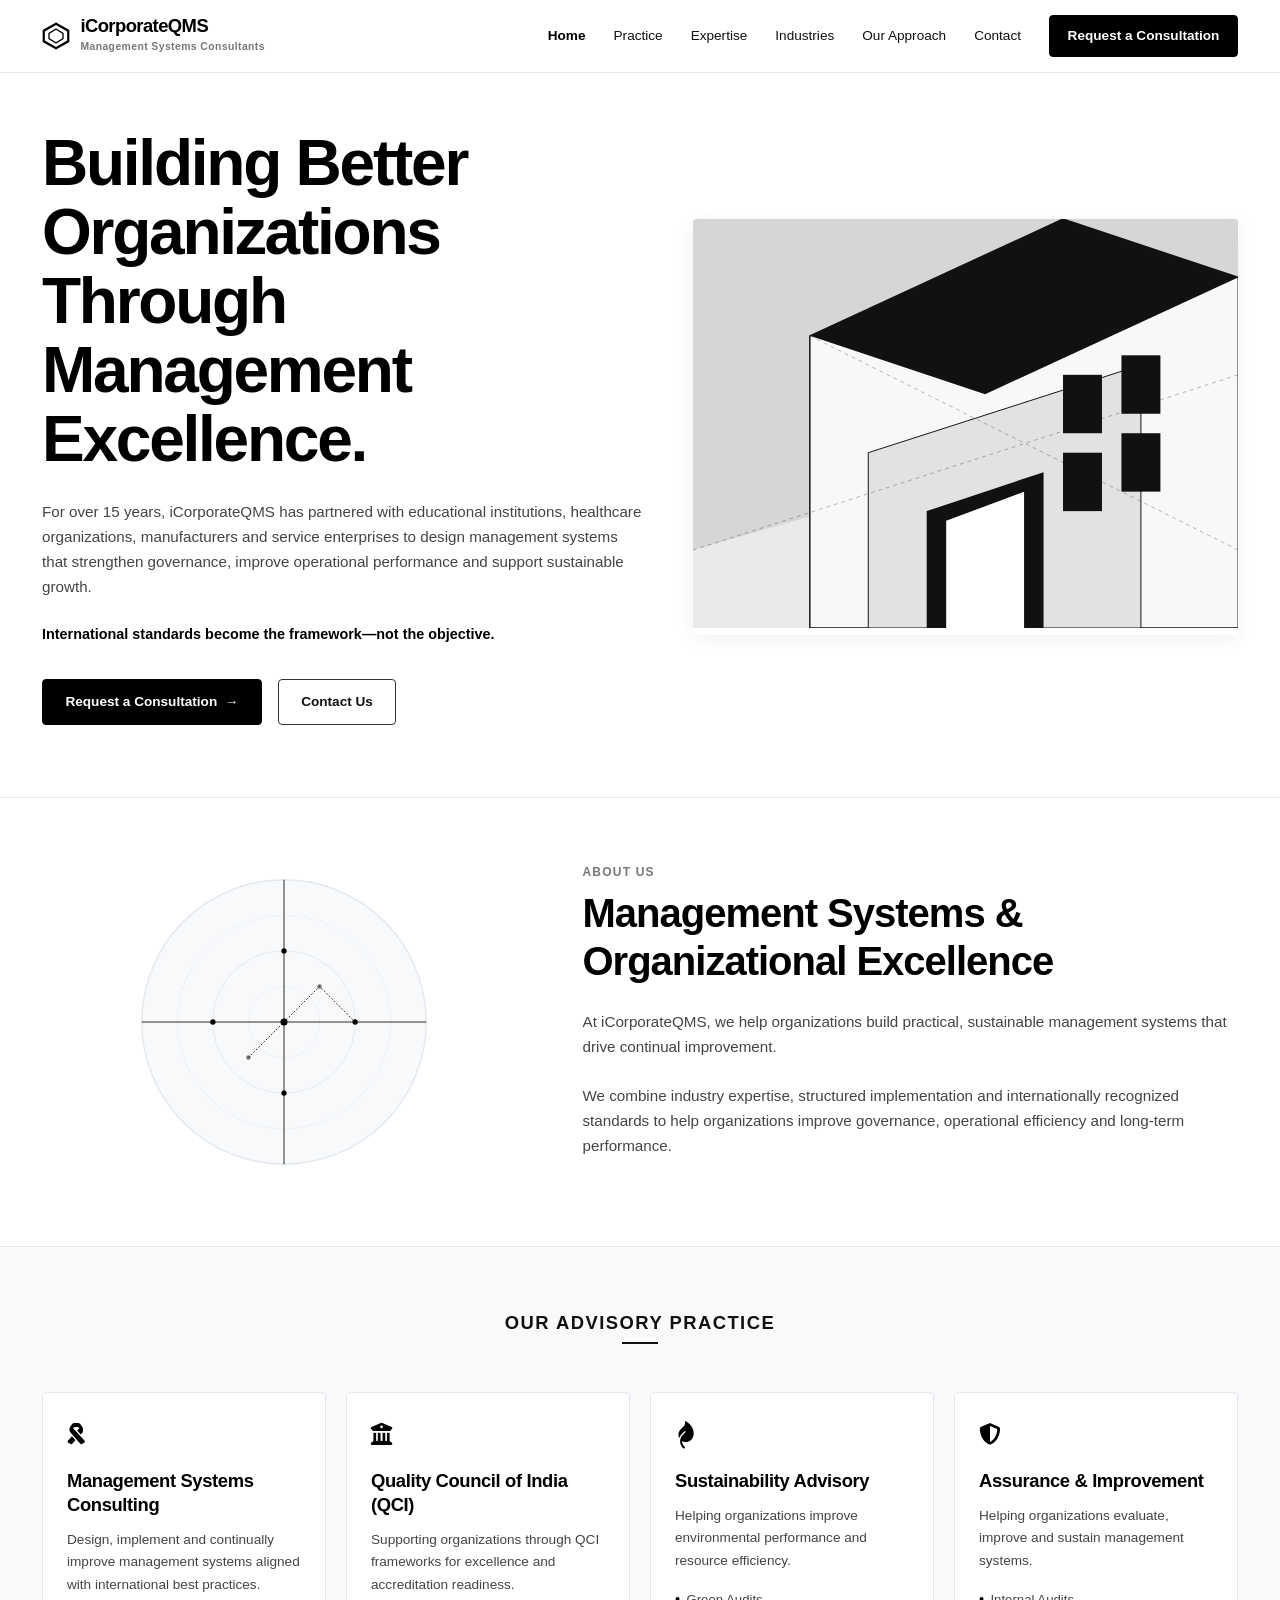
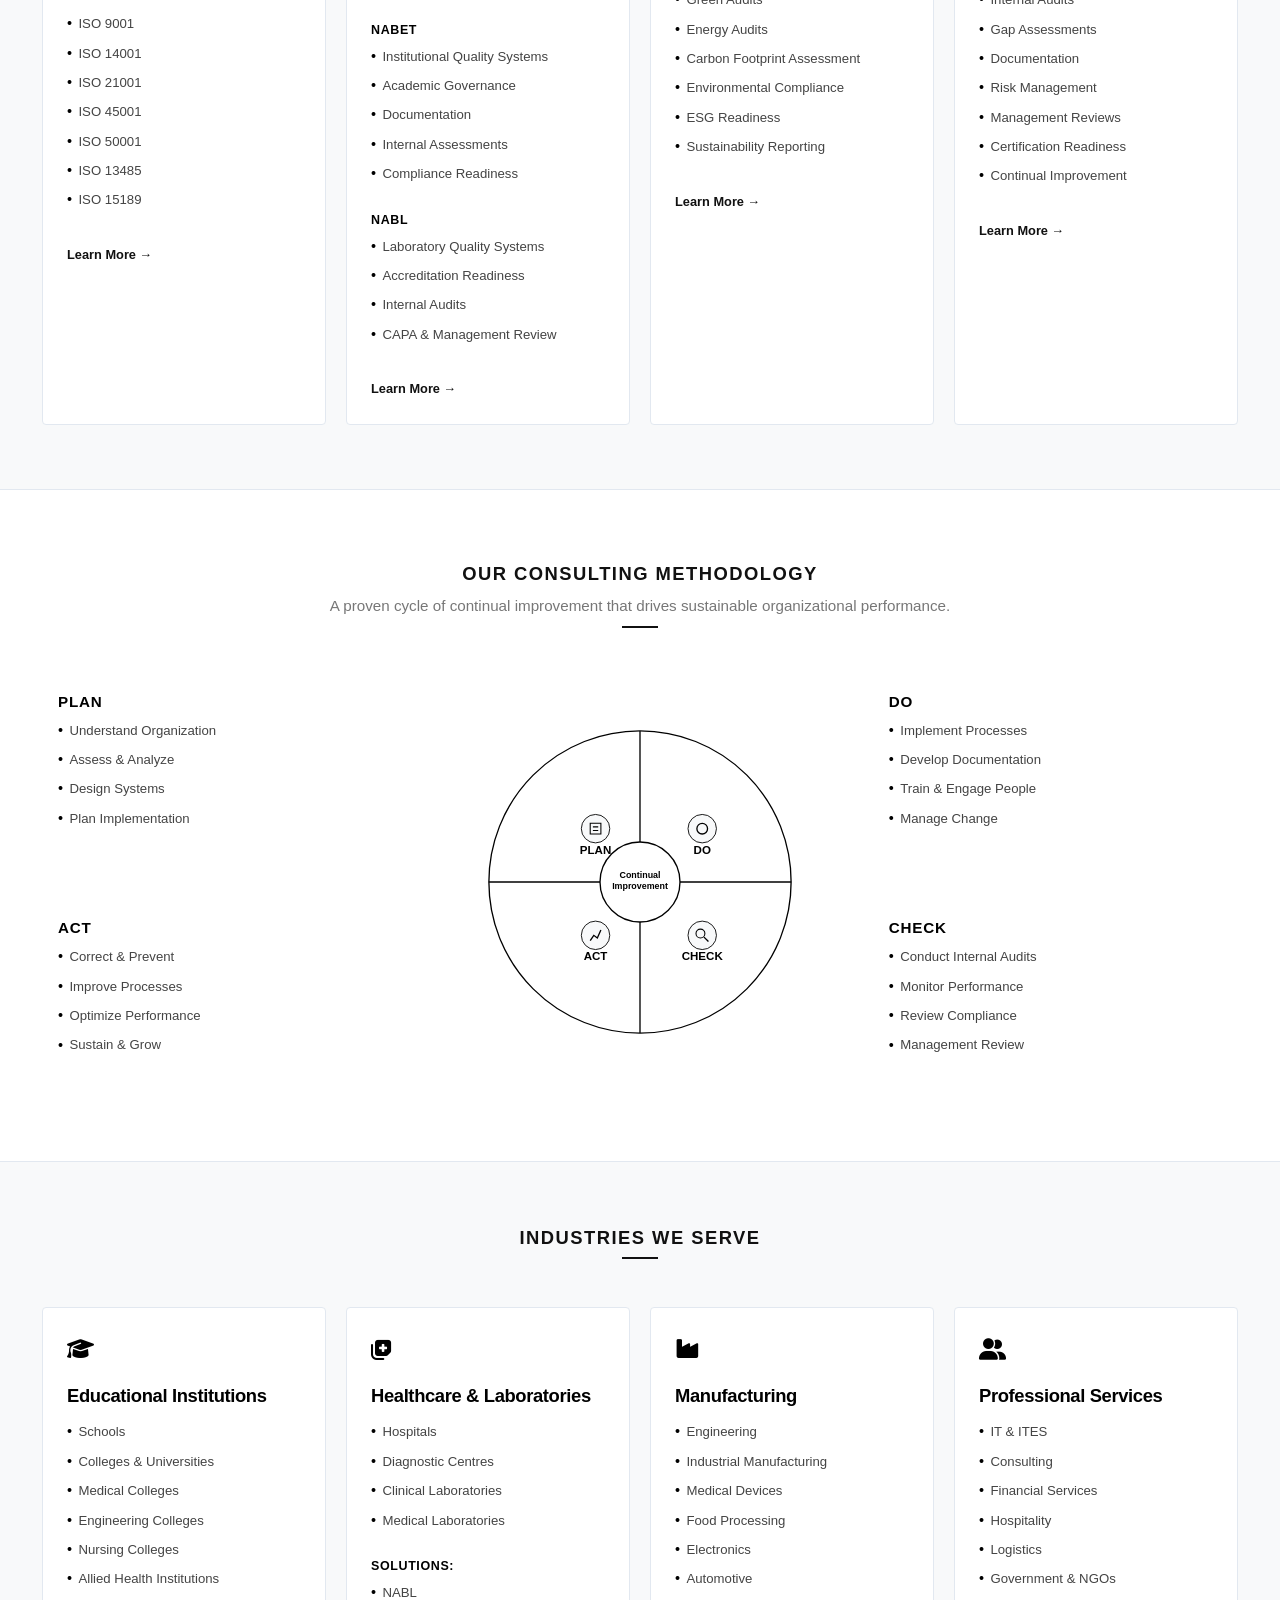
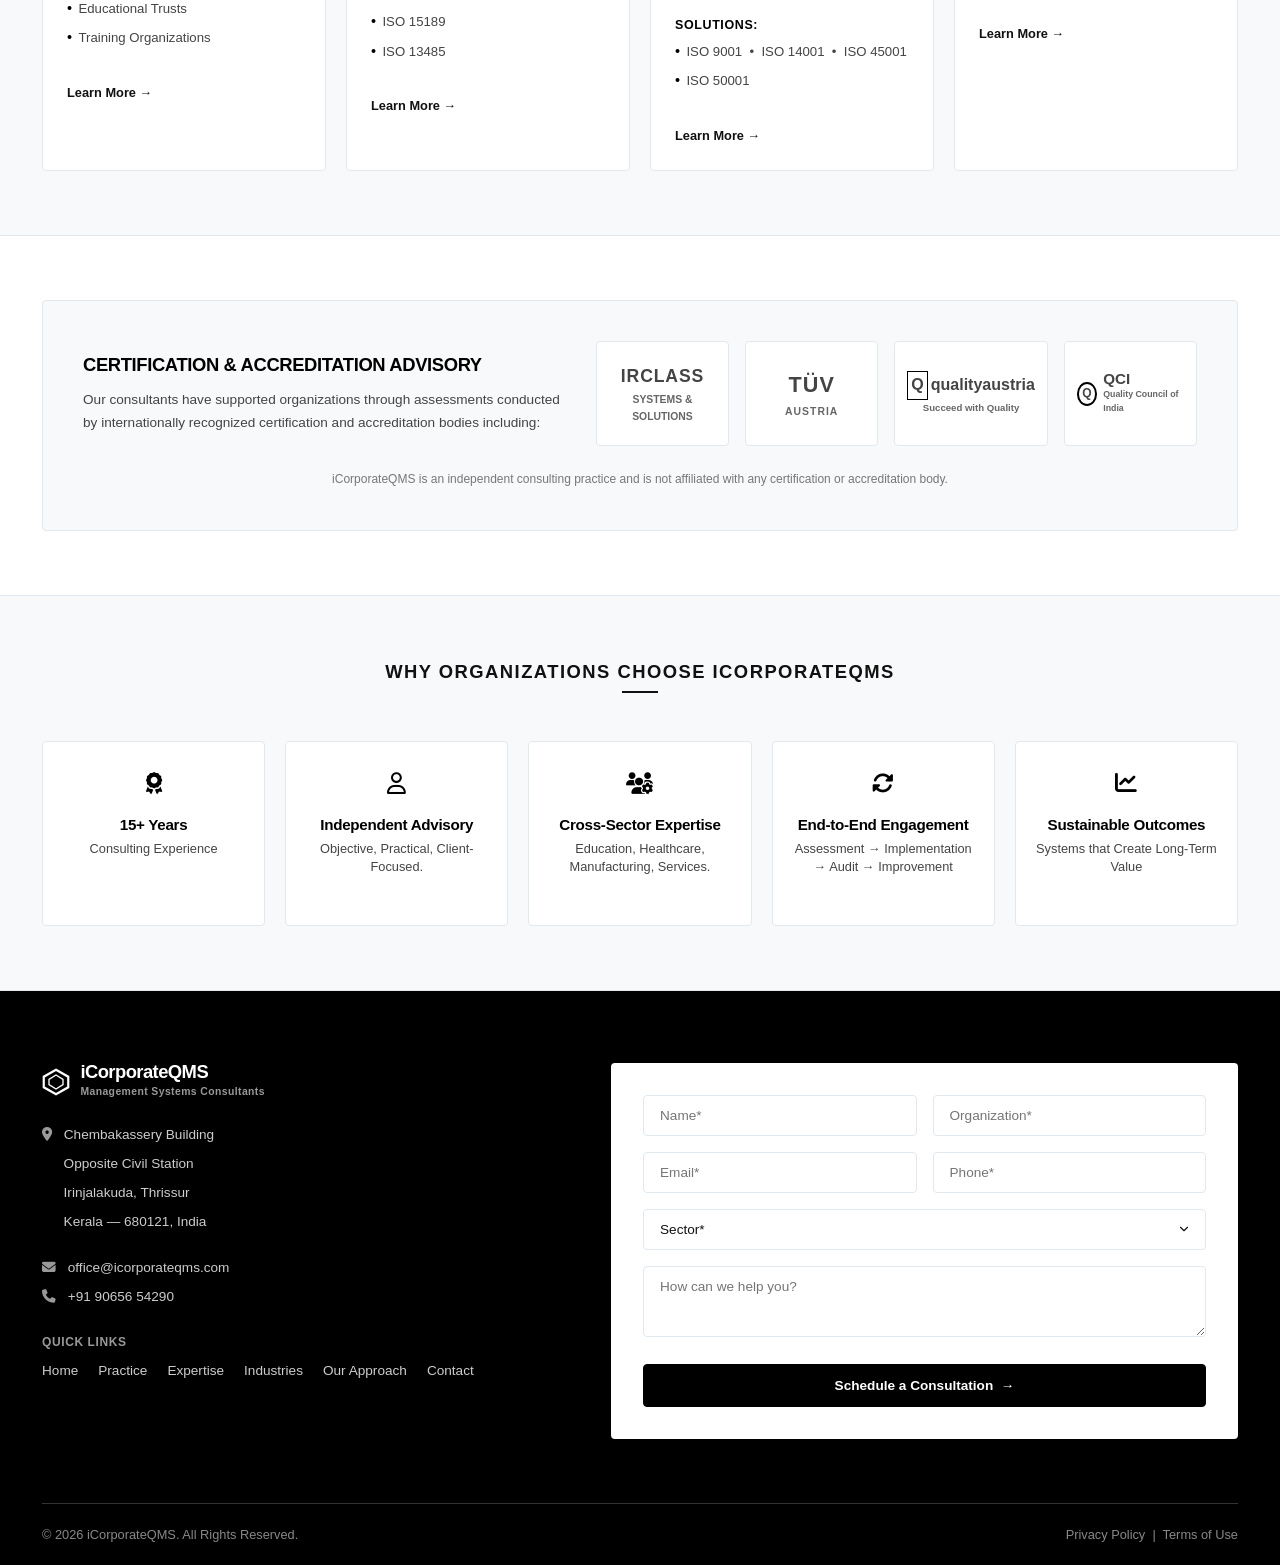
==== commit d97a577d: "Recreate iCorporateQMS single-page website from scratch matching the provided high-fidelity mock-up " ====
--- a/index.html
+++ b/index.html
@@ -3,8 +3,8 @@
 <head>
     <meta charset="UTF-8">
     <meta name="viewport" content="width=device-width, initial-scale=1.0">
-    <title>iCorporateQMS — Management Systems &amp; Organizational Excellence Consultants</title>
-    <meta name="description" content="iCorporateQMS is a premier management consulting practice specializing in Management Systems, Organizational Excellence, Quality Council of India (QCI) frameworks, Sustainability, and Operational Improvement.">
+    <title>iCorporateQMS — Management Systems Consultants</title>
+    <meta name="description" content="iCorporateQMS is a premier management consulting firm specializing in Management Systems, Organizational Excellence, Quality Council of India (QCI) frameworks, Sustainability, and Operational Improvement.">
     
     <!-- Fontshare CDN — Satoshi Font Family -->
     <link href="https://api.fontshare.com/v2/css?f[]=satoshi@900,700,500,400&display=swap" rel="stylesheet">
@@ -17,26 +17,31 @@
 </head>
 <body>
 
-    <!-- ==================== STICKY HEADER / NAVIGATION ==================== -->
+    <!-- ==================== HEADER NAVIGATION ==================== -->
     <header class="header">
         <div class="container navbar">
-            <a href="#home" class="logo">
-                <div class="logo-brand-mark">
-                    <span class="logo-title">iCorporateQMS</span>
-                    <span class="logo-sub">Management Systems &amp; Organizational Excellence</span>
+            <a href="#home" class="brand-logo">
+                <svg class="brand-logo-mark" viewBox="0 0 32 32" fill="none" xmlns="http://www.w3.org/2000/svg">
+                    <polygon points="16,2 30,10 30,22 16,30 2,22 2,10" stroke="#000000" stroke-width="2.5" fill="none"/>
+                    <polygon points="16,8 24,13 24,19 16,24 8,19 8,13" stroke="#000000" stroke-width="1.5" fill="none"/>
+                </svg>
+                <div class="brand-logo-text">
+                    <span class="brand-title">iCorporateQMS</span>
+                    <span class="brand-subtitle">Management Systems Consultants</span>
                 </div>
             </a>
 
-            <nav class="nav-links" id="nav-links">
-                <a href="#home" class="nav-link active">Home</a>
-                <a href="#practice" class="nav-link">Practice</a>
-                <a href="#sectors" class="nav-link">Sectors</a>
-                <a href="#methodology" class="nav-link">Methodology</a>
-                <a href="#contact" class="nav-link">Contact</a>
-                <a href="#contact" class="btn btn-primary nav-cta">Schedule a Consultation</a>
+            <nav class="nav-menu" id="nav-menu">
+                <a href="#home" class="nav-menu-link active">Home</a>
+                <a href="#practice" class="nav-menu-link">Practice</a>
+                <a href="#about" class="nav-menu-link">Expertise</a>
+                <a href="#industries" class="nav-menu-link">Industries</a>
+                <a href="#approach" class="nav-menu-link">Our Approach</a>
+                <a href="#contact" class="nav-menu-link">Contact</a>
+                <a href="#contact" class="btn btn-black" style="padding: 0.55rem 1.1rem;">Request a Consultation</a>
             </nav>
 
-            <button class="mobile-menu-btn" id="mobile-toggle" aria-label="Toggle navigation menu" aria-expanded="false">
+            <button class="mobile-toggle-btn" id="mobile-toggle" aria-label="Toggle Navigation">
                 <i class="fa-solid fa-bars"></i>
             </button>
         </div>
@@ -44,80 +49,62 @@
 
     <main>
         <!-- ==================== HERO SECTION ==================== -->
-        <section id="home" class="hero">
+        <section id="home" class="hero-section">
             <div class="container">
                 <div class="hero-grid">
                     
-                    <!-- Left: Copy & Messaging -->
-                    <div class="hero-content reveal">
-                        <div class="hero-eyebrow">
-                            <i class="fa-solid fa-layer-group" style="font-size:0.75rem;"></i>
-                            Management Systems &amp; Organizational Excellence
-                        </div>
-
-                        <h1 class="display">
-                            Building Better Organizations Through Management Excellence
+                    <!-- Left: Display Copy -->
+                    <div class="reveal">
+                        <h1 class="hero-display-title">
+                            Building Better Organizations Through Management Excellence.
                         </h1>
 
-                        <p class="body-lg">
-                            For over 15 years, iCorporateQMS has partnered with educational institutions, healthcare organizations, manufacturers and service organizations to build internationally recognized management systems that strengthen governance, improve operational performance and support continual improvement.
+                        <p class="hero-lead-text">
+                            For over 15 years, iCorporateQMS has partnered with educational institutions, healthcare organizations, manufacturers and service enterprises to design management systems that strengthen governance, improve operational performance and support sustainable growth.
                         </p>
 
-                        <div class="hero-tagline">
+                        <p class="hero-tagline-text">
                             International standards become the framework—not the objective.
-                        </div>
-
-                        <div class="hero-actions">
-                            <a href="#contact" class="btn btn-primary">Schedule a Consultation</a>
-                            <a href="#contact" class="btn btn-secondary">Contact Us <i class="fa-solid fa-arrow-right" style="font-size:0.8em;"></i></a>
-                        </div>
-                    </div>
-
-                    <!-- Right: Architectural Geometric Line Graphic -->
-                    <div class="hero-visual reveal delay-200">
-                        <div class="hero-illustration-wrapper">
-                            <svg viewBox="0 0 520 400" xmlns="http://www.w3.org/2000/svg" fill="none" style="width:100%; height:auto;">
-                                <!-- Grid Lines -->
-                                <pattern id="architectural-grid" width="40" height="40" patternUnits="userSpaceOnUse">
-                                    <path d="M 40 0 L 0 0 0 40" fill="none" stroke="#E5E5E5" stroke-width="1"/>
-                                </pattern>
-                                <rect width="520" height="400" fill="url(#architectural-grid)" />
-
-                                <!-- Structural Architectural Isometric Framework (Monochrome) -->
-                                <!-- Base Grid Plane -->
-                                <polygon points="60,280 260,370 460,280 260,190" fill="#FFFFFF" stroke="#111111" stroke-width="1.5" stroke-dasharray="4 4" opacity="0.4"/>
+                        </p>
+
+                        <div class="hero-btn-group">
+                            <a href="#contact" class="btn btn-black">Request a Consultation &nbsp;&rarr;</a>
+                            <a href="#contact" class="btn btn-outline">Contact Us</a>
+                        </div>
+                    </div>
+
+                    <!-- Right: Architectural Concrete Building Vector Rendering -->
+                    <div class="reveal delay-100">
+                        <div class="hero-architectural-frame">
+                            <svg viewBox="0 0 560 420" xmlns="http://www.w3.org/2000/svg" fill="none" style="width:100%; height:auto;">
+                                <!-- Sky backdrop gradient (Monochrome) -->
+                                <rect width="560" height="420" fill="#EAEAEA"/>
                                 
-                                <!-- Core Structural Pillars -->
-                                <line x1="60" y1="280" x2="60" y2="150" stroke="#111111" stroke-width="1.5"/>
-                                <line x1="260" y1="370" x2="260" y2="240" stroke="#111111" stroke-width="2"/>
-                                <line x1="460" y1="280" x2="460" y2="150" stroke="#111111" stroke-width="1.5"/>
-                                <line x1="260" y1="190" x2="260" y2="60" stroke="#111111" stroke-width="1.5" stroke-dasharray="3 3"/>
-
-                                <!-- Interlocking Governance Cube 1 (Lower Level) -->
-                                <polygon points="120,260 260,320 260,240 120,180" fill="#F5F5F5" stroke="#111111" stroke-width="1.5"/>
-                                <polygon points="260,320 400,260 400,180 260,240" fill="#E5E5E5" stroke="#111111" stroke-width="1.5"/>
-                                <polygon points="120,180 260,240 400,180 260,120" fill="#FFFFFF" stroke="#111111" stroke-width="1.5"/>
-
-                                <!-- Interlocking Operational Excellence Cube 2 (Elevated Level) -->
-                                <polygon points="180,180 260,215 260,140 180,105" fill="#333333" stroke="#111111" stroke-width="1.5"/>
-                                <polygon points="260,215 340,180 340,105 260,140" fill="#111111" stroke="#111111" stroke-width="1.5"/>
-                                <polygon points="180,105 260,140 340,105 260,70" fill="#FFFFFF" stroke="#111111" stroke-width="1.5"/>
-
-                                <!-- Architectural Vectors & Nodes -->
-                                <circle cx="260" cy="70" r="4" fill="#111111"/>
-                                <circle cx="180" cy="105" r="4" fill="#111111"/>
-                                <circle cx="340" cy="105" r="4" fill="#111111"/>
-                                <circle cx="260" cy="140" r="4" fill="#111111"/>
-
-                                <line x1="260" y1="70" x2="260" y2="30" stroke="#111111" stroke-width="1.5" stroke-dasharray="2 2"/>
-                                <circle cx="260" cy="30" r="6" fill="#FFFFFF" stroke="#111111" stroke-width="2"/>
-
-                                <!-- Labels -->
-                                <rect x="310" y="35" width="170" height="32" rx="4" fill="#111111"/>
-                                <text x="395" y="55" font-family="Satoshi, sans-serif" font-size="11" font-weight="700" fill="#FFFFFF" text-anchor="middle">Organizational Excellence</text>
-
-                                <rect x="35" y="325" width="160" height="30" rx="4" fill="#FFFFFF" stroke="#111111" stroke-width="1"/>
-                                <text x="115" y="344" font-family="Satoshi, sans-serif" font-size="10" font-weight="600" fill="#333333" text-anchor="middle">Management Systems Framework</text>
+                                <!-- Background Diagonal Architectural Geometry -->
+                                <polygon points="0,0 560,0 560,180 0,340" fill="#D6D6D6"/>
+
+                                <!-- Brutalist Concrete Structure Main Facade Block -->
+                                <polygon points="120,420 560,420 560,60 380,0 120,120" fill="#F8F8F8" stroke="#111111" stroke-width="1.5"/>
+
+                                <!-- Angular Cantilever Roof & Cast Shadow -->
+                                <polygon points="120,120 380,0 560,60 300,180" fill="#111111"/>
+
+                                <!-- Diagonal Light & Shadow Plane 1 -->
+                                <polygon points="180,420 460,420 460,150 180,240" fill="#E2E2E2" stroke="#111111" stroke-width="1"/>
+
+                                <!-- Concrete Pillar / Portal Entrance Facade -->
+                                <polygon points="240,420 360,420 360,260 240,300" fill="#111111"/>
+                                <polygon points="260,420 340,420 340,280 260,310" fill="#FFFFFF"/>
+
+                                <!-- Structural Concrete Recessed Windows Grid -->
+                                <rect x="380" y="160" width="40" height="60" fill="#111111"/>
+                                <rect x="440" y="140" width="40" height="60" fill="#111111"/>
+                                <rect x="380" y="240" width="40" height="60" fill="#111111"/>
+                                <rect x="440" y="220" width="40" height="60" fill="#111111"/>
+
+                                <!-- Architectural Perspective Axis Lines -->
+                                <line x1="0" y1="340" x2="560" y2="160" stroke="#111111" stroke-width="1" stroke-dasharray="4 4" opacity="0.3"/>
+                                <line x1="120" y1="120" x2="560" y2="340" stroke="#111111" stroke-width="1" stroke-dasharray="4 4" opacity="0.3"/>
                             </svg>
                         </div>
                     </div>
@@ -127,260 +114,248 @@
         </section>
 
         <!-- ==================== ABOUT SECTION ==================== -->
-        <section id="about" class="section section-white">
+        <section id="about" class="section about-section">
             <div class="container">
-                <div class="about-box reveal">
-                    <div class="section-label">About iCorporateQMS</div>
-                    <h2 class="headline mb-3">Management Systems &amp; Organizational Excellence</h2>
+                <div class="about-grid">
                     
-                    <p class="body-lg">
-                        At iCorporateQMS, we believe effective management systems should strengthen organizations—not simply satisfy certification requirements.
-                    </p>
-
-                    <p class="body mb-4">
-                        We partner with leadership teams to design, implement and continually improve practical management systems that enhance governance, operational efficiency, compliance and long-term organizational performance.
-                    </p>
-
-                    <p class="body mb-4">
-                        With over 15 years of consulting experience, our focus is on building systems that create measurable value beyond certification.
-                    </p>
-
-                    <div class="about-features">
-                        <div class="about-feature-item">
-                            <h4>15+ Years Advisory</h4>
-                            <p class="body-sm">Proven track record across educational institutions, healthcare systems, and industrial enterprises.</p>
-                        </div>
-                        <div class="about-feature-item">
-                            <h4>Governance &amp; Performance</h4>
-                            <p class="body-sm">Practical management frameworks engineered to drive sustainable operational efficiency and governance.</p>
-                        </div>
-                        <div class="about-feature-item">
-                            <h4>Beyond Certification</h4>
-                            <p class="body-sm">Focusing on institutional quality culture and measurable long-term organizational value.</p>
-                        </div>
-                    </div>
+                    <!-- Left: Radar / Alignment Diagram Graphic -->
+                    <div class="reveal">
+                        <svg viewBox="0 0 360 360" xmlns="http://www.w3.org/2000/svg" style="width:100%; max-width:320px; height:auto; display:block; margin:0 auto;">
+                            <!-- Concentric Radar Alignment Circles -->
+                            <circle cx="180" cy="180" r="160" fill="#F8F9FA" stroke="#E2E8F0" stroke-width="1.5"/>
+                            <circle cx="180" cy="180" r="120" fill="none" stroke="#E2E8F0" stroke-width="1" stroke-dasharray="3 3"/>
+                            <circle cx="180" cy="180" r="80" fill="none" stroke="#E2E8F0" stroke-width="1"/>
+                            <circle cx="180" cy="180" r="40" fill="none" stroke="#E2E8F0" stroke-width="1" stroke-dasharray="2 2"/>
+                            
+                            <!-- Crosshair Axes -->
+                            <line x1="20" y1="180" x2="340" y2="180" stroke="#111111" stroke-width="1"/>
+                            <line x1="180" y1="20" x2="180" y2="340" stroke="#111111" stroke-width="1"/>
+
+                            <!-- Target Precision Points -->
+                            <circle cx="180" cy="180" r="4" fill="#000000"/>
+                            <circle cx="260" cy="180" r="3" fill="#000000"/>
+                            <circle cx="180" cy="100" r="3" fill="#000000"/>
+                            <circle cx="100" cy="180" r="3" fill="#000000"/>
+                            <circle cx="180" cy="260" r="3" fill="#000000"/>
+                            <circle cx="220" cy="140" r="2.5" fill="#777777"/>
+                            <circle cx="140" cy="220" r="2.5" fill="#777777"/>
+
+                            <path d="M 140 220 L 180 180 L 220 140 L 260 180" fill="none" stroke="#111111" stroke-width="1" stroke-dasharray="2 2"/>
+                        </svg>
+                    </div>
+
+                    <!-- Right: Text Content -->
+                    <div class="reveal delay-100">
+                        <div class="about-eyebrow">ABOUT US</div>
+                        <h2 class="about-title">Management Systems &amp; Organizational Excellence</h2>
+                        
+                        <p class="hero-lead-text mb-3">
+                            At iCorporateQMS, we help organizations build practical, sustainable management systems that drive continual improvement.
+                        </p>
+
+                        <p class="hero-lead-text">
+                            We combine industry expertise, structured implementation and internationally recognized standards to help organizations improve governance, operational efficiency and long-term performance.
+                        </p>
+                    </div>
+
                 </div>
             </div>
         </section>
 
-        <!-- ==================== OUR PRACTICE SECTION ==================== -->
+        <!-- ==================== OUR ADVISORY PRACTICE ==================== -->
         <section id="practice" class="section section-grey">
             <div class="container">
-                <div class="text-center mb-8 reveal">
-                    <div class="section-label" style="justify-content:center;">Core Capabilities</div>
-                    <h2 class="headline">Our Consulting Practice</h2>
-                </div>
-
-                <div class="grid grid-2" style="gap: var(--sp-6);">
+                <div class="section-header-centered reveal">
+                    <h2>OUR ADVISORY PRACTICE</h2>
+                    <div class="header-underline"></div>
+                </div>
+
+                <div class="grid-4">
                     
-                    <!-- Practice Card 1 -->
+                    <!-- Card 1 -->
                     <div class="practice-card reveal delay-100">
-                        <div class="practice-card-header">
-                            <h3 class="card-title">Management Systems</h3>
-                            <p class="body-sm">Designing and implementing internationally recognised management systems engineered for governance and operational control.</p>
-                        </div>
-                        <div class="practice-list">
-                            <div class="practice-list-title">Frameworks Include</div>
-                            <div class="practice-pills">
-                                <span class="tag">ISO 9001</span>
-                                <span class="tag">ISO 14001</span>
-                                <span class="tag">ISO 21001</span>
-                                <span class="tag">ISO 45001</span>
-                                <span class="tag">ISO 50001</span>
-                                <span class="tag">ISO 13485</span>
-                                <span class="tag">ISO 15189</span>
-                            </div>
-                        </div>
-                    </div>
-
-                    <!-- Practice Card 2 -->
+                        <div class="practice-icon"><i class="fa-solid fa-ribbon"></i></div>
+                        <h3 class="practice-card-title">Management Systems Consulting</h3>
+                        <p class="practice-desc">Design, implement and continually improve management systems aligned with international best practices.</p>
+                        
+                        <ul class="bullet-list">
+                            <li>ISO 9001</li>
+                            <li>ISO 14001</li>
+                            <li>ISO 21001</li>
+                            <li>ISO 45001</li>
+                            <li>ISO 50001</li>
+                            <li>ISO 13485</li>
+                            <li>ISO 15189</li>
+                        </ul>
+                        
+                        <a href="#contact" class="link-more">Learn More &rarr;</a>
+                    </div>
+
+                    <!-- Card 2 -->
                     <div class="practice-card reveal delay-200">
-                        <div class="practice-card-header">
-                            <h3 class="card-title">Quality Council of India (QCI)</h3>
-                            <p class="body-sm">Supporting organizations through Quality Council of India frameworks and institutional accreditation requirements.</p>
-                        </div>
-                        <div class="practice-list">
-                            <div class="practice-list-title">Services Include</div>
-                            <div class="practice-pills">
-                                <span class="tag">NABET</span>
-                                <span class="tag">NABL</span>
-                                <span class="tag">Institutional Quality Systems</span>
-                                <span class="tag">Academic Governance</span>
-                                <span class="tag">Laboratory Quality Systems</span>
-                                <span class="tag">Compliance Readiness</span>
-                            </div>
-                        </div>
-                    </div>
-
-                    <!-- Practice Card 3 -->
-                    <div class="practice-card reveal delay-100">
-                        <div class="practice-card-header">
-                            <h3 class="card-title">Sustainability Advisory</h3>
-                            <p class="body-sm">Helping organizations evaluate environmental impact, optimize resource utilization, and improve sustainability performance.</p>
-                        </div>
-                        <div class="practice-list">
-                            <div class="practice-list-title">Services Include</div>
-                            <div class="practice-pills">
-                                <span class="tag">Green Audits</span>
-                                <span class="tag">Energy Audits</span>
-                                <span class="tag">Carbon Footprint Assessment</span>
-                                <span class="tag">Environmental Management</span>
-                                <span class="tag">ESG Readiness</span>
-                                <span class="tag">ISO 14001</span>
-                                <span class="tag">ISO 50001</span>
-                            </div>
-                        </div>
-                    </div>
-
-                    <!-- Practice Card 4 -->
-                    <div class="practice-card reveal delay-200">
-                        <div class="practice-card-header">
-                            <h3 class="card-title">Assurance &amp; Improvement</h3>
-                            <p class="body-sm">Helping organizations evaluate, audit, and continuously refine management systems to achieve institutional maturity.</p>
-                        </div>
-                        <div class="practice-list">
-                            <div class="practice-list-title">Services Include</div>
-                            <div class="practice-pills">
-                                <span class="tag">Gap Analysis</span>
-                                <span class="tag">Internal Audits</span>
-                                <span class="tag">Documentation Development</span>
-                                <span class="tag">Training</span>
-                                <span class="tag">Management Review</span>
-                                <span class="tag">Certification Readiness</span>
-                                <span class="tag">Continual Improvement</span>
-                            </div>
-                        </div>
+                        <div class="practice-icon"><i class="fa-solid fa-building-columns"></i></div>
+                        <h3 class="practice-card-title">Quality Council of India (QCI)</h3>
+                        <p class="practice-desc">Supporting organizations through QCI frameworks for excellence and accreditation readiness.</p>
+                        
+                        <div class="sub-section-heading">NABET</div>
+                        <ul class="bullet-list">
+                            <li>Institutional Quality Systems</li>
+                            <li>Academic Governance</li>
+                            <li>Documentation</li>
+                            <li>Internal Assessments</li>
+                            <li>Compliance Readiness</li>
+                        </ul>
+
+                        <div class="sub-section-heading">NABL</div>
+                        <ul class="bullet-list">
+                            <li>Laboratory Quality Systems</li>
+                            <li>Accreditation Readiness</li>
+                            <li>Internal Audits</li>
+                            <li>CAPA &amp; Management Review</li>
+                        </ul>
+
+                        <a href="#contact" class="link-more">Learn More &rarr;</a>
+                    </div>
+
+                    <!-- Card 3 -->
+                    <div class="practice-card reveal delay-300">
+                        <div class="practice-icon"><div style="display:inline-block; transform:rotate(-45deg);"><i class="fa-solid fa-leaf"></i></div></div>
+                        <h3 class="practice-card-title">Sustainability Advisory</h3>
+                        <p class="practice-desc">Helping organizations improve environmental performance and resource efficiency.</p>
+                        
+                        <ul class="bullet-list">
+                            <li>Green Audits</li>
+                            <li>Energy Audits</li>
+                            <li>Carbon Footprint Assessment</li>
+                            <li>Environmental Compliance</li>
+                            <li>ESG Readiness</li>
+                            <li>Sustainability Reporting</li>
+                        </ul>
+
+                        <a href="#contact" class="link-more">Learn More &rarr;</a>
+                    </div>
+
+                    <!-- Card 4 -->
+                    <div class="practice-card reveal delay-400">
+                        <div class="practice-icon"><i class="fa-solid fa-shield-halved"></i></div>
+                        <h3 class="practice-card-title">Assurance &amp; Improvement</h3>
+                        <p class="practice-desc">Helping organizations evaluate, improve and sustain management systems.</p>
+                        
+                        <ul class="bullet-list">
+                            <li>Internal Audits</li>
+                            <li>Gap Assessments</li>
+                            <li>Documentation</li>
+                            <li>Risk Management</li>
+                            <li>Management Reviews</li>
+                            <li>Certification Readiness</li>
+                            <li>Continual Improvement</li>
+                        </ul>
+
+                        <a href="#contact" class="link-more">Learn More &rarr;</a>
                     </div>
 
                 </div>
             </div>
         </section>
 
-        <!-- ==================== SECTORS WE SERVE SECTION ==================== -->
-        <section id="sectors" class="section section-white">
+        <!-- ==================== OUR CONSULTING METHODOLOGY ==================== -->
+        <section id="approach" class="section methodology-wrapper">
             <div class="container">
-                <div class="text-center mb-8 reveal">
-                    <div class="section-label" style="justify-content:center;">Domain Leadership</div>
-                    <h2 class="headline">Sectors We Serve</h2>
-                </div>
-
-                <div class="grid grid-2" style="gap: var(--sp-6);">
+                <div class="section-header-centered reveal">
+                    <h2>OUR CONSULTING METHODOLOGY</h2>
+                    <p>A proven cycle of continual improvement that drives sustainable organizational performance.</p>
+                    <div class="header-underline"></div>
+                </div>
+
+                <div class="pdca-layout-grid reveal">
                     
-                    <!-- Sector Card 1: Education -->
-                    <div class="sector-card reveal delay-100">
-                        <h3 class="card-title">Educational Institutions</h3>
-                        <p class="body-sm">Comprehensive accreditation and governance frameworks for higher education and academic trusts.</p>
-                        
-                        <div class="sector-card-grid">
-                            <div class="sector-column">
-                                <h5>Supporting</h5>
-                                <ul class="sector-item-list">
-                                    <li>Schools &amp; Colleges</li>
-                                    <li>Universities</li>
-                                    <li>Medical &amp; Dental Colleges</li>
-                                    <li>Nursing &amp; Pharmacy Colleges</li>
-                                    <li>Allied Health Sciences</li>
-                                    <li>Engineering &amp; Polytechnics</li>
-                                    <li>Teacher Education &amp; Trusts</li>
-                                </ul>
-                            </div>
-                            <div class="sector-column">
-                                <h5>Solutions</h5>
-                                <ul class="sector-item-list">
-                                    <li>ISO 21001 Implementation</li>
-                                    <li>NABET Accreditation</li>
-                                    <li>Academic Governance</li>
-                                    <li>Institutional Excellence</li>
-                                    <li>Internal Quality Systems</li>
-                                </ul>
-                            </div>
-                        </div>
-                    </div>
-
-                    <!-- Sector Card 2: Healthcare -->
-                    <div class="sector-card reveal delay-200">
-                        <h3 class="card-title">Healthcare &amp; Laboratories</h3>
-                        <p class="body-sm">Clinical governance, laboratory standards, and healthcare quality management systems.</p>
-                        
-                        <div class="sector-card-grid">
-                            <div class="sector-column">
-                                <h5>Supporting</h5>
-                                <ul class="sector-item-list">
-                                    <li>Hospitals &amp; Healthcare Facilities</li>
-                                    <li>Diagnostic Centres</li>
-                                    <li>Clinical Laboratories</li>
-                                    <li>Medical Laboratories</li>
-                                    <li>Medical Device Organizations</li>
-                                </ul>
-                            </div>
-                            <div class="sector-column">
-                                <h5>Solutions</h5>
-                                <ul class="sector-item-list">
-                                    <li>NABL Accreditation Support</li>
-                                    <li>ISO 15189 Laboratory Standard</li>
-                                    <li>ISO 13485 Medical Devices</li>
-                                    <li>Clinical Governance</li>
-                                    <li>Laboratory Excellence</li>
-                                </ul>
-                            </div>
-                        </div>
-                    </div>
-
-                    <!-- Sector Card 3: Manufacturing -->
-                    <div class="sector-card reveal delay-100">
-                        <h3 class="card-title">Manufacturing</h3>
-                        <p class="body-sm">Operational control, environmental safety, and energy performance for industrial plants.</p>
-                        
-                        <div class="sector-card-grid">
-                            <div class="sector-column">
-                                <h5>Supporting</h5>
-                                <ul class="sector-item-list">
-                                    <li>Engineering Enterprises</li>
-                                    <li>Industrial Manufacturing</li>
-                                    <li>Medical Devices Facilities</li>
-                                    <li>Food Processing Plants</li>
-                                    <li>Production Facilities &amp; Process</li>
-                                </ul>
-                            </div>
-                            <div class="sector-column">
-                                <h5>Solutions</h5>
-                                <ul class="sector-item-list">
-                                    <li>ISO 9001 Quality Systems</li>
-                                    <li>ISO 14001 &amp; ISO 45001 EHS</li>
-                                    <li>ISO 50001 Energy Management</li>
-                                    <li>Green &amp; Energy Audits</li>
-                                    <li>Carbon Footprint Assessment</li>
-                                </ul>
-                            </div>
-                        </div>
-                    </div>
-
-                    <!-- Sector Card 4: Service Organizations -->
-                    <div class="sector-card reveal delay-200">
-                        <h3 class="card-title">Service Organizations</h3>
-                        <p class="body-sm">Process optimization, risk governance, and operational assurance for public and private institutions.</p>
-                        
-                        <div class="sector-card-grid">
-                            <div class="sector-column">
-                                <h5>Supporting</h5>
-                                <ul class="sector-item-list">
-                                    <li>Information Technology (IT &amp; ITES)</li>
-                                    <li>Consulting &amp; Professional Firms</li>
-                                    <li>Financial &amp; Banking Services</li>
-                                    <li>Hospitality &amp; Logistics</li>
-                                    <li>Government Bodies &amp; Public Sector</li>
-                                    <li>NGOs &amp; Non-Profits</li>
-                                </ul>
-                            </div>
-                            <div class="sector-column">
-                                <h5>Solutions</h5>
-                                <ul class="sector-item-list">
-                                    <li>Quality Management Systems</li>
-                                    <li>Corporate Governance</li>
-                                    <li>Operational Excellence</li>
-                                    <li>Risk Management Frameworks</li>
-                                </ul>
-                            </div>
+                    <!-- Top Left & Bottom Left Callouts -->
+                    <div style="display:flex; flex-direction:column; gap:2.5rem;">
+                        <div class="pdca-callout-block">
+                            <h4>PLAN</h4>
+                            <ul class="bullet-list">
+                                <li>Understand Organization</li>
+                                <li>Assess &amp; Analyze</li>
+                                <li>Design Systems</li>
+                                <li>Plan Implementation</li>
+                            </ul>
+                        </div>
+                        
+                        <div class="pdca-callout-block">
+                            <h4>ACT</h4>
+                            <ul class="bullet-list">
+                                <li>Correct &amp; Prevent</li>
+                                <li>Improve Processes</li>
+                                <li>Optimize Performance</li>
+                                <li>Sustain &amp; Grow</li>
+                            </ul>
+                        </div>
+                    </div>
+
+                    <!-- Center Circular PDCA SVG Diagram -->
+                    <div class="pdca-center-diagram">
+                        <svg class="pdca-svg-chart" viewBox="0 0 360 360" xmlns="http://www.w3.org/2000/svg">
+                            <!-- Outer Ring -->
+                            <circle cx="180" cy="180" r="170" fill="none" stroke="#000000" stroke-width="1.5"/>
+                            <line x1="180" y1="10" x2="180" y2="350" stroke="#000000" stroke-width="1.5"/>
+                            <line x1="10" y1="180" x2="350" y2="180" stroke="#000000" stroke-width="1.5"/>
+
+                            <!-- PLAN (Top Left Quadrant) -->
+                            <g transform="translate(110, 100)">
+                                <circle cx="20" cy="20" r="16" fill="#F8F9FA" stroke="#000000" stroke-width="1"/>
+                                <path d="M 14 14 L 26 14 L 26 26 L 14 26 Z M 17 18 L 23 18 M 17 22 L 23 22" stroke="#000000" stroke-width="1.2" fill="none"/>
+                                <text x="20" y="48" font-family="Satoshi, sans-serif" font-size="13" font-weight="800" fill="#000000" text-anchor="middle">PLAN</text>
+                            </g>
+
+                            <!-- DO (Top Right Quadrant) -->
+                            <g transform="translate(230, 100)">
+                                <circle cx="20" cy="20" r="16" fill="#F8F9FA" stroke="#000000" stroke-width="1"/>
+                                <circle cx="20" cy="20" r="6" stroke="#000000" stroke-width="1.5" fill="none"/>
+                                <text x="20" y="48" font-family="Satoshi, sans-serif" font-size="13" font-weight="800" fill="#000000" text-anchor="middle">DO</text>
+                            </g>
+
+                            <!-- CHECK (Bottom Right Quadrant) -->
+                            <g transform="translate(230, 220)">
+                                <circle cx="20" cy="20" r="16" fill="#F8F9FA" stroke="#000000" stroke-width="1"/>
+                                <circle cx="18" cy="18" r="5" stroke="#000000" stroke-width="1.2" fill="none"/>
+                                <line x1="22" y1="22" x2="27" y2="27" stroke="#000000" stroke-width="1.5"/>
+                                <text x="20" y="48" font-family="Satoshi, sans-serif" font-size="13" font-weight="800" fill="#000000" text-anchor="middle">CHECK</text>
+                            </g>
+
+                            <!-- ACT (Bottom Left Quadrant) -->
+                            <g transform="translate(110, 220)">
+                                <circle cx="20" cy="20" r="16" fill="#F8F9FA" stroke="#000000" stroke-width="1"/>
+                                <path d="M 14 26 L 18 20 L 22 23 L 26 14" stroke="#000000" stroke-width="1.5" fill="none"/>
+                                <text x="20" y="48" font-family="Satoshi, sans-serif" font-size="13" font-weight="800" fill="#000000" text-anchor="middle">ACT</text>
+                            </g>
+
+                            <!-- Center Hub -->
+                            <circle cx="180" cy="180" r="45" fill="#FFFFFF" stroke="#000000" stroke-width="1.5"/>
+                            <text x="180" y="176" font-family="Satoshi, sans-serif" font-size="10" font-weight="700" fill="#000000" text-anchor="middle">Continual</text>
+                            <text x="180" y="188" font-family="Satoshi, sans-serif" font-size="10" font-weight="700" fill="#000000" text-anchor="middle">Improvement</text>
+                        </svg>
+                    </div>
+
+                    <!-- Top Right & Bottom Right Callouts -->
+                    <div style="display:flex; flex-direction:column; gap:2.5rem;">
+                        <div class="pdca-callout-block">
+                            <h4>DO</h4>
+                            <ul class="bullet-list">
+                                <li>Implement Processes</li>
+                                <li>Develop Documentation</li>
+                                <li>Train &amp; Engage People</li>
+                                <li>Manage Change</li>
+                            </ul>
+                        </div>
+
+                        <div class="pdca-callout-block">
+                            <h4>CHECK</h4>
+                            <ul class="bullet-list">
+                                <li>Conduct Internal Audits</li>
+                                <li>Monitor Performance</li>
+                                <li>Review Compliance</li>
+                                <li>Management Review</li>
+                            </ul>
                         </div>
                     </div>
 
@@ -388,381 +363,200 @@
             </div>
         </section>
 
-        <!-- ==================== SIGNATURE METHODOLOGY SECTION ==================== -->
-        <section id="methodology" class="section pdca-section-wrapper">
+        <!-- ==================== INDUSTRIES WE SERVE ==================== -->
+        <section id="industries" class="section section-grey">
             <div class="container">
-                <div class="text-center mb-8 reveal">
-                    <div class="section-label" style="justify-content:center;">Consulting Methodology</div>
-                    <h2 class="headline mb-2">Plan • Do • Check • Act</h2>
-                    <p class="body-lg" style="max-width: 760px; margin: 0 auto;">
-                        Every successful organization is built on continual improvement. Every consulting engagement follows the internationally recognised Plan–Do–Check–Act methodology, ensuring practical implementation, measurable outcomes and sustainable organizational performance.
-                    </p>
-                </div>
-
-                <div class="pdca-container reveal">
+                <div class="section-header-centered reveal">
+                    <h2>INDUSTRIES WE SERVE</h2>
+                    <div class="header-underline"></div>
+                </div>
+
+                <div class="grid-4">
                     
-                    <!-- Left: Interactive Circular PDCA Graphic -->
-                    <div class="pdca-graphic-box">
-                        <svg class="pdca-circle-svg" viewBox="0 0 400 400" xmlns="http://www.w3.org/2000/svg">
-                            <!-- Outer Ring Track -->
-                            <circle cx="200" cy="200" r="185" fill="none" stroke="#E5E5E5" stroke-width="2"/>
-                            <circle cx="200" cy="200" r="130" fill="none" stroke="#E5E5E5" stroke-width="1.5" stroke-dasharray="4 4"/>
+                    <!-- Col 1 -->
+                    <div class="industry-card reveal delay-100">
+                        <div class="industry-icon"><i class="fa-solid fa-graduation-cap"></i></div>
+                        <h3 class="industry-card-title">Educational Institutions</h3>
+                        
+                        <ul class="bullet-list">
+                            <li>Schools</li>
+                            <li>Colleges &amp; Universities</li>
+                            <li>Medical Colleges</li>
+                            <li>Engineering Colleges</li>
+                            <li>Nursing Colleges</li>
+                            <li>Allied Health Institutions</li>
+                            <li>Educational Trusts</li>
+                            <li>Training Organizations</li>
+                        </ul>
+
+                        <a href="#contact" class="link-more">Learn More &rarr;</a>
+                    </div>
+
+                    <!-- Col 2 -->
+                    <div class="industry-card reveal delay-200">
+                        <div class="industry-icon"><i class="fa-solid fa-notes-medical"></i></div>
+                        <h3 class="industry-card-title">Healthcare &amp; Laboratories</h3>
+                        
+                        <ul class="bullet-list">
+                            <li>Hospitals</li>
+                            <li>Diagnostic Centres</li>
+                            <li>Clinical Laboratories</li>
+                            <li>Medical Laboratories</li>
+                        </ul>
+
+                        <div class="sub-section-heading">Solutions:</div>
+                        <ul class="bullet-list">
+                            <li>NABL</li>
+                            <li>ISO 15189</li>
+                            <li>ISO 13485</li>
+                        </ul>
+
+                        <a href="#contact" class="link-more">Learn More &rarr;</a>
+                    </div>
+
+                    <!-- Col 3 -->
+                    <div class="industry-card reveal delay-300">
+                        <div class="industry-icon"><i class="fa-solid fa-industry"></i></div>
+                        <h3 class="industry-card-title">Manufacturing</h3>
+                        
+                        <ul class="bullet-list">
+                            <li>Engineering</li>
+                            <li>Industrial Manufacturing</li>
+                            <li>Medical Devices</li>
+                            <li>Food Processing</li>
+                            <li>Electronics</li>
+                            <li>Automotive</li>
+                        </ul>
+
+                        <div class="sub-section-heading">Solutions:</div>
+                        <ul class="bullet-list">
+                            <li>ISO 9001 &nbsp;•&nbsp; ISO 14001 &nbsp;•&nbsp; ISO 45001</li>
+                            <li>ISO 50001</li>
+                        </ul>
+
+                        <a href="#contact" class="link-more">Learn More &rarr;</a>
+                    </div>
+
+                    <!-- Col 4 -->
+                    <div class="industry-card reveal delay-400">
+                        <div class="industry-icon"><i class="fa-solid fa-user-group"></i></div>
+                        <h3 class="industry-card-title">Professional Services</h3>
+                        
+                        <ul class="bullet-list">
+                            <li>IT &amp; ITES</li>
+                            <li>Consulting</li>
+                            <li>Financial Services</li>
+                            <li>Hospitality</li>
+                            <li>Logistics</li>
+                            <li>Government &amp; NGOs</li>
+                        </ul>
+
+                        <a href="#contact" class="link-more">Learn More &rarr;</a>
+                    </div>
+
+                </div>
+            </div>
+        </section>
+
+        <!-- ==================== CERTIFICATION & ACCREDITATION ADVISORY ==================== -->
+        <section class="section">
+            <div class="container reveal">
+                <div class="accreditation-box">
+                    <div class="accreditation-grid-layout">
+                        
+                        <!-- Left text -->
+                        <div>
+                            <h3 class="practice-card-title mb-2">CERTIFICATION &amp; ACCREDITATION ADVISORY</h3>
+                            <p class="practice-desc" style="margin-bottom:0;">
+                                Our consultants have supported organizations through assessments conducted by internationally recognized certification and accreditation bodies including:
+                            </p>
+                        </div>
+
+                        <!-- Right 4 Vector Logos -->
+                        <div class="accreditation-logos">
                             
-                            <!-- Quadrant 1: PLAN (Top Right) -->
-                            <g class="pdca-quadrant active" data-phase="plan">
-                                <path d="M 200 20 A 180 180 0 0 1 380 200 L 200 200 Z" fill="#111111" stroke="#FFFFFF" stroke-width="2"/>
-                                <text x="280" y="125" font-family="Satoshi, sans-serif" font-size="16" font-weight="700" fill="#FFFFFF" text-anchor="middle">PLAN</text>
-                            </g>
-                            
-                            <!-- Quadrant 2: DO (Bottom Right) -->
-                            <g class="pdca-quadrant" data-phase="do">
-                                <path d="M 380 200 A 180 180 0 0 1 200 380 L 200 200 Z" fill="#F5F5F5" stroke="#E5E5E5" stroke-width="2"/>
-                                <text x="280" y="285" font-family="Satoshi, sans-serif" font-size="16" font-weight="700" fill="#111111" text-anchor="middle">DO</text>
-                            </g>
-                            
-                            <!-- Quadrant 3: CHECK (Bottom Left) -->
-                            <g class="pdca-quadrant" data-phase="check">
-                                <path d="M 200 380 A 180 180 0 0 1 20 200 L 200 200 Z" fill="#E5E5E5" stroke="#FFFFFF" stroke-width="2"/>
-                                <text x="120" y="285" font-family="Satoshi, sans-serif" font-size="16" font-weight="700" fill="#111111" text-anchor="middle">CHECK</text>
-                            </g>
-                            
-                            <!-- Quadrant 4: ACT (Top Left) -->
-                            <g class="pdca-quadrant" data-phase="act">
-                                <path d="M 20 200 A 180 180 0 0 1 200 20 L 200 200 Z" fill="#333333" stroke="#FFFFFF" stroke-width="2"/>
-                                <text x="120" y="125" font-family="Satoshi, sans-serif" font-size="16" font-weight="700" fill="#FFFFFF" text-anchor="middle">ACT</text>
-                            </g>
-
-                            <!-- Center Hub -->
-                            <circle cx="200" cy="200" r="65" fill="#FFFFFF" stroke="#111111" stroke-width="2"/>
-                            <text x="200" y="195" font-family="Satoshi, sans-serif" font-size="12" font-weight="800" fill="#111111" text-anchor="middle">PDCA</text>
-                            <text x="200" y="212" font-family="Satoshi, sans-serif" font-size="9" font-weight="500" fill="#666666" text-anchor="middle">CONTINUAL</text>
-                            <text x="200" y="224" font-family="Satoshi, sans-serif" font-size="9" font-weight="500" fill="#666666" text-anchor="middle">IMPROVEMENT</text>
-                        </svg>
-                    </div>
-
-                    <!-- Right: Deliverables Grid -->
-                    <div class="pdca-cards-grid">
-                        
-                        <!-- PLAN Card -->
-                        <div class="pdca-phase-card active" data-phase="plan">
-                            <div class="pdca-phase-header">
-                                <span class="pdca-phase-tag">Phase 01</span>
-                                <h4>PLAN</h4>
-                            </div>
-                            <ul class="pdca-phase-bullets">
-                                <li>Understand</li>
-                                <li>Assess</li>
-                                <li>Design</li>
-                                <li>Leadership Consultation</li>
-                                <li>Risk Assessment</li>
-                                <li>Implementation Roadmap</li>
-                            </ul>
-                        </div>
-
-                        <!-- DO Card -->
-                        <div class="pdca-phase-card" data-phase="do">
-                            <div class="pdca-phase-header">
-                                <span class="pdca-phase-tag" style="background:#333333;">Phase 02</span>
-                                <h4>DO</h4>
-                            </div>
-                            <ul class="pdca-phase-bullets">
-                                <li>Documentation</li>
-                                <li>Implementation</li>
-                                <li>Training</li>
-                                <li>Change Management</li>
-                                <li>Leadership Engagement</li>
-                            </ul>
-                        </div>
-
-                        <!-- CHECK Card -->
-                        <div class="pdca-phase-card" data-phase="check">
-                            <div class="pdca-phase-header">
-                                <span class="pdca-phase-tag" style="background:#666666;">Phase 03</span>
-                                <h4>CHECK</h4>
-                            </div>
-                            <ul class="pdca-phase-bullets">
-                                <li>Internal Audits</li>
-                                <li>Performance Evaluation</li>
-                                <li>Compliance Review</li>
-                                <li>Management Review</li>
-                                <li>Readiness Assessment</li>
-                            </ul>
-                        </div>
-
-                        <!-- ACT Card -->
-                        <div class="pdca-phase-card" data-phase="act">
-                            <div class="pdca-phase-header">
-                                <span class="pdca-phase-tag" style="background:#111111;">Phase 04</span>
-                                <h4>ACT</h4>
-                            </div>
-                            <ul class="pdca-phase-bullets">
-                                <li>Corrective Actions</li>
-                                <li>Process Improvement</li>
-                                <li>Optimization</li>
-                                <li>Continual Improvement</li>
-                                <li>Long-Term Advisory</li>
-                            </ul>
-                        </div>
-
-                    </div>
-
-                </div>
-            </div>
-        </section>
-
-        <!-- ==================== CERTIFICATION & ACCREDITATION SUPPORT ==================== -->
-        <section id="accreditation" class="section section-white">
-            <div class="container">
-                <div class="text-center mb-8 reveal">
-                    <div class="section-label" style="justify-content:center;">Advisory Support</div>
-                    <h2 class="headline mb-2">Certification &amp; Accreditation Advisory</h2>
-                    <p class="body-lg" style="max-width: 720px; margin: 0 auto;">
-                        Our consultants have extensive experience supporting organizations through certification and accreditation programmes conducted by nationally and internationally recognised assessment bodies.
-                    </p>
-                </div>
-
-                <!-- Monochrome Logo Cards Grid -->
-                <div class="accreditation-grid reveal delay-100">
-                    
-                    <div class="logo-card">
-                        <div class="logo-card-title">IRClass</div>
-                        <div class="logo-card-sub">Indian Register Quality Systems</div>
-                    </div>
-
-                    <div class="logo-card">
-                        <div class="logo-card-title">TÜV</div>
-                        <div class="logo-card-sub">International Certification</div>
-                    </div>
-
-                    <div class="logo-card">
-                        <div class="logo-card-title">Quality Austria</div>
-                        <div class="logo-card-sub">System Certification Body</div>
-                    </div>
-
-                    <div class="logo-card">
-                        <div class="logo-card-title">QCI</div>
-                        <div class="logo-card-sub">Quality Council of India</div>
-                    </div>
-
-                </div>
-
-                <p class="disclaimer-text reveal delay-200">
-                    iCorporateQMS is an independent consulting practice and is not affiliated with any certification or accreditation body.
-                </p>
-            </div>
-        </section>
-
-        <!-- ==================== WHY iCorporateQMS & COMMITMENT ==================== -->
-        <section id="why-us" class="section section-grey">
-            <div class="container">
-                <div class="text-center mb-8 reveal">
-                    <div class="section-label" style="justify-content:center;">Value Proposition</div>
-                    <h2 class="headline">Why iCorporateQMS</h2>
-                </div>
-
-                <div class="grid grid-2 mb-8" style="gap: var(--sp-6);">
-                    
-                    <!-- Stat Card 1 -->
-                    <div class="value-card reveal delay-100">
-                        <div class="stat-number">15+</div>
-                        <h4>Years of Consulting Experience</h4>
-                        <p class="body-sm">Over a decade and a half of dedicated advisory service guiding institutional leaders across South Asia.</p>
-                    </div>
-
-                    <!-- Stat Card 2 -->
-                    <div class="value-card reveal delay-200">
-                        <div class="stat-number">Independent</div>
-                        <h4>Objective &amp; Practical Advisory</h4>
-                        <p class="body-sm">Unbiased management system design engineered strictly for client operational benefit and governance resilience.</p>
-                    </div>
-
-                    <!-- Stat Card 3 -->
-                    <div class="value-card reveal delay-100">
-                        <div class="stat-number">Cross-Sector</div>
-                        <h4>Cross-Sector Expertise</h4>
-                        <p class="body-sm">Specialized domain knowledge in Education, Healthcare, Manufacturing, and Service Organizations.</p>
-                    </div>
-
-                    <!-- Stat Card 4 -->
-                    <div class="value-card reveal delay-200">
-                        <div class="stat-number">End-to-End</div>
-                        <h4>End-to-End Engagement</h4>
-                        <div class="pipeline-flow">
-                            <span class="pipeline-step">Assessment</span>
-                            <span class="pipeline-arrow">→</span>
-                            <span class="pipeline-step">Implementation</span>
-                            <span class="pipeline-arrow">→</span>
-                            <span class="pipeline-step">Internal Audit</span>
-                            <span class="pipeline-arrow">→</span>
-                            <span class="pipeline-step">Certification Support</span>
-                            <span class="pipeline-arrow">→</span>
-                            <span class="pipeline-step">Continual Improvement</span>
-                        </div>
-                    </div>
-
-                </div>
-
-                <!-- Commitment Box -->
-                <div class="commitment-box reveal">
-                    <div class="section-label" style="justify-content:center;">Our Commitment</div>
-                    <h2 class="headline mb-3">Beyond Certification. Towards Organizational Excellence.</h2>
-                    <p class="body-lg" style="max-width: 800px; margin: 0 auto var(--sp-4);">
-                        Certification is only one milestone. Our objective is to help organizations strengthen governance, improve operational performance, build resilient management systems and create a culture of continual improvement.
-                    </p>
-                    <p class="body" style="font-weight: 500;">
-                        We deliver practical consulting that creates measurable long-term value.
-                    </p>
-                </div>
-            </div>
-        </section>
-
-        <!-- ==================== CALL TO ACTION SECTION ==================== -->
-        <section id="cta" class="section section-white">
-            <div class="container reveal">
-                <div class="cta-banner">
-                    <div class="section-label" style="justify-content:center;">Initiate Advisory</div>
-                    <h2 class="headline mb-3">Let's Start the Conversation</h2>
-                    <p class="body-lg" style="max-width: 640px; margin: 0 auto var(--sp-6);">
-                        Whether you're strengthening governance, preparing for accreditation, implementing management systems or improving organizational performance, our consultants are ready to help.
-                    </p>
-                    <a href="#contact" class="btn btn-primary" style="font-size: 1rem; padding: 1rem 2.5rem;">Schedule a Consultation</a>
-                </div>
-            </div>
-        </section>
-
-        <!-- ==================== CONTACT & CONSULTATION FORM SECTION ==================== -->
-        <section id="contact" class="section section-white">
-            <div class="container">
-                <div class="text-center mb-8 reveal">
-                    <div class="section-label" style="justify-content:center;">Get in Touch</div>
-                    <h2 class="headline">Consultation Request</h2>
-                </div>
-
-                <div class="contact-grid">
-                    
-                    <!-- Left: Contact Information -->
-                    <div class="reveal">
-                        <h3 class="title mb-3">Professional Advisory</h3>
-                        <p class="body mb-4">
-                            Contact our consulting practice to discuss your management system requirements, QCI accreditation readiness, or organizational excellence strategy.
-                        </p>
-
-                        <div class="contact-info-card">
-                            <h4>Email Address</h4>
-                            <p><a href="mailto:office@icorporateqms.com">office@icorporateqms.com</a></p>
-                        </div>
-
-                        <div class="contact-info-card">
-                            <h4>Corporate Office</h4>
-                            <p>
-                                Chembakassery Building<br>
-                                Opposite Civil Station<br>
-                                Irinjalakuda, Thrissur<br>
-                                Kerala 680121, India
-                            </p>
-                        </div>
-
-                        <div class="contact-info-card">
-                            <h4>Consulting Hours</h4>
-                            <p>Monday – Friday: 9:00 AM – 6:00 PM IST</p>
-                        </div>
-                    </div>
-
-                    <!-- Right: Consultation Form with Zoho CRM Integration -->
-                    <div class="reveal delay-200">
-                        <div class="form-card">
-                            <h3 class="card-title mb-4">Request a Consultation</h3>
-                            
-                            <form id="consultation-form">
-                                <div class="grid grid-2 gap-3 mb-3">
-                                    <div>
-                                        <label class="form-label" for="organizationName">Organization Name *</label>
-                                        <input type="text" id="organizationName" name="organizationName" required placeholder="e.g. Apex Healthcare Institute">
+                            <div class="logo-block">
+                                <div>
+                                    <div style="font-size:1.1rem; font-weight:900; letter-spacing:0.05em;">IRCLASS</div>
+                                    <div style="font-size:0.65rem; color:#666; font-weight:600; text-transform:uppercase;">Systems &amp; Solutions</div>
+                                </div>
+                            </div>
+
+                            <div class="logo-block">
+                                <div>
+                                    <div style="font-size:1.35rem; font-weight:900; letter-spacing:0.05em;">TÜV</div>
+                                    <div style="font-size:0.65rem; color:#666; font-weight:700; letter-spacing:0.1em;">AUSTRIA</div>
+                                </div>
+                            </div>
+
+                            <div class="logo-block">
+                                <div>
+                                    <div style="font-size:1rem; font-weight:900; display:flex; align-items:center; gap:3px;">
+                                        <span style="border:1.5px solid #000; padding:0 3px; font-weight:900;">Q</span> qualityaustria
                                     </div>
-                                    <div>
-                                        <label class="form-label" for="contactPerson">Contact Person *</label>
-                                        <input type="text" id="contactPerson" name="contactPerson" required placeholder="e.g. Dr. Rajesh Kumar">
+                                    <div style="font-size:0.6rem; color:#666; font-weight:600;">Succeed with Quality</div>
+                                </div>
+                            </div>
+
+                            <div class="logo-block">
+                                <div style="display:flex; align-items:center; gap:6px;">
+                                    <div style="width:24px; height:24px; border:2px solid #000; border-radius:50%; display:flex; align-items:center; justify-content:center; font-weight:900; font-size:12px;">Q</div>
+                                    <div style="text-align:left;">
+                                        <div style="font-size:0.95rem; font-weight:900; line-height:1;">QCI</div>
+                                        <div style="font-size:0.55rem; color:#666; font-weight:600;">Quality Council of India</div>
                                     </div>
                                 </div>
-
-                                <div class="grid grid-2 gap-3 mb-3">
-                                    <div>
-                                        <label class="form-label" for="designation">Designation *</label>
-                                        <input type="text" id="designation" name="designation" required placeholder="e.g. Managing Director">
-                                    </div>
-                                    <div>
-                                        <label class="form-label" for="email">Email Address *</label>
-                                        <input type="email" id="email" name="email" required placeholder="e.g. rajesh@apexhealth.org">
-                                    </div>
-                                </div>
-
-                                <div class="grid grid-2 gap-3 mb-3">
-                                    <div>
-                                        <label class="form-label" for="phone">Phone Number *</label>
-                                        <input type="tel" id="phone" name="phone" required placeholder="+91 98765 43210">
-                                    </div>
-                                    <div>
-                                        <label class="form-label" for="organizationType">Organization Type *</label>
-                                        <select id="organizationType" name="organizationType" required>
-                                            <option value="">— Select Organization Type —</option>
-                                            <option value="School">School</option>
-                                            <option value="College">College</option>
-                                            <option value="University">University</option>
-                                            <option value="Medical College">Medical College</option>
-                                            <option value="Dental College">Dental College</option>
-                                            <option value="Nursing College">Nursing College</option>
-                                            <option value="Pharmacy College">Pharmacy College</option>
-                                            <option value="Allied Health Institution">Allied Health Institution</option>
-                                            <option value="Hospital">Hospital</option>
-                                            <option value="Laboratory">Laboratory</option>
-                                            <option value="Manufacturing">Manufacturing</option>
-                                            <option value="Service Organization">Service Organization</option>
-                                            <option value="Government Body">Government Body</option>
-                                            <option value="NGO">NGO</option>
-                                            <option value="Other">Other</option>
-                                        </select>
-                                    </div>
-                                </div>
-
-                                <div class="mb-4">
-                                    <label class="form-label">Area of Interest (Select All That Apply)</label>
-                                    <div class="checkbox-grid">
-                                        <label class="checkbox-item"><input type="checkbox" name="areaOfInterest" value="ISO 9001"> ISO 9001</label>
-                                        <label class="checkbox-item"><input type="checkbox" name="areaOfInterest" value="ISO 21001"> ISO 21001</label>
-                                        <label class="checkbox-item"><input type="checkbox" name="areaOfInterest" value="ISO 14001"> ISO 14001</label>
-                                        <label class="checkbox-item"><input type="checkbox" name="areaOfInterest" value="ISO 45001"> ISO 45001</label>
-                                        <label class="checkbox-item"><input type="checkbox" name="areaOfInterest" value="ISO 50001"> ISO 50001</label>
-                                        <label class="checkbox-item"><input type="checkbox" name="areaOfInterest" value="ISO 13485"> ISO 13485</label>
-                                        <label class="checkbox-item"><input type="checkbox" name="areaOfInterest" value="ISO 15189"> ISO 15189</label>
-                                        <label class="checkbox-item"><input type="checkbox" name="areaOfInterest" value="NABET"> NABET</label>
-                                        <label class="checkbox-item"><input type="checkbox" name="areaOfInterest" value="NABL"> NABL</label>
-                                        <label class="checkbox-item"><input type="checkbox" name="areaOfInterest" value="Green Audit"> Green Audit</label>
-                                        <label class="checkbox-item"><input type="checkbox" name="areaOfInterest" value="Energy Audit"> Energy Audit</label>
-                                        <label class="checkbox-item"><input type="checkbox" name="areaOfInterest" value="Carbon Footprint Assessment"> Carbon Footprint</label>
-                                        <label class="checkbox-item"><input type="checkbox" name="areaOfInterest" value="Gap Analysis"> Gap Analysis</label>
-                                        <label class="checkbox-item"><input type="checkbox" name="areaOfInterest" value="Internal Audit"> Internal Audit</label>
-                                        <label class="checkbox-item"><input type="checkbox" name="areaOfInterest" value="Documentation Development"> Documentation</label>
-                                        <label class="checkbox-item"><input type="checkbox" name="areaOfInterest" value="Training"> Training</label>
-                                        <label class="checkbox-item"><input type="checkbox" name="areaOfInterest" value="Other"> Other</label>
-                                    </div>
-                                </div>
-
-                                <div class="mb-4">
-                                    <label class="form-label" for="message">Message / Scope Description</label>
-                                    <textarea id="message" name="message" rows="4" placeholder="Describe your current management system objectives or accreditation timeline..."></textarea>
-                                </div>
-
-                                <button type="submit" class="btn btn-primary" style="width: 100%; font-size: 1rem; padding: 1rem;">Schedule Consultation</button>
-                            </form>
-
-                            <!-- Form Submission Confirmation Card -->
-                            <div class="form-success-message" id="form-success">
-                                <h4 class="mb-1" style="color:var(--color-black);">Consultation Request Received</h4>
-                                <p class="body-sm" style="margin-bottom:0;">
-                                    Thank you. Your request has been logged and assigned to a senior consulting partner. We will contact you within 24 business hours.
-                                </p>
-                            </div>
-                        </div>
+                            </div>
+
+                        </div>
+
+                    </div>
+
+                    <p style="font-size:0.75rem; color:#777777; text-align:center; margin-top:1.5rem; margin-bottom:0;">
+                        iCorporateQMS is an independent consulting practice and is not affiliated with any certification or accreditation body.
+                    </p>
+                </div>
+            </div>
+        </section>
+
+        <!-- ==================== WHY ORGANIZATIONS CHOOSE ICORPORATEQMS ==================== -->
+        <section class="section section-grey">
+            <div class="container">
+                <div class="section-header-centered reveal">
+                    <h2>WHY ORGANIZATIONS CHOOSE ICORPORATEQMS</h2>
+                    <div class="header-underline"></div>
+                </div>
+
+                <div class="grid-5">
+                    
+                    <div class="value-prop-card reveal delay-100">
+                        <div class="value-prop-icon"><i class="fa-solid fa-award"></i></div>
+                        <h4 class="value-prop-title">15+ Years</h4>
+                        <p class="value-prop-desc">Consulting Experience</p>
+                    </div>
+
+                    <div class="value-prop-card reveal delay-200">
+                        <div class="value-prop-icon"><i class="fa-regular fa-user"></i></div>
+                        <h4 class="value-prop-title">Independent Advisory</h4>
+                        <p class="value-prop-desc">Objective, Practical, Client-Focused.</p>
+                    </div>
+
+                    <div class="value-prop-card reveal delay-300">
+                        <div class="value-prop-icon"><i class="fa-solid fa-users-gear"></i></div>
+                        <h4 class="value-prop-title">Cross-Sector Expertise</h4>
+                        <p class="value-prop-desc">Education, Healthcare, Manufacturing, Services.</p>
+                    </div>
+
+                    <div class="value-prop-card reveal delay-400">
+                        <div class="value-prop-icon"><i class="fa-solid fa-rotate"></i></div>
+                        <h4 class="value-prop-title">End-to-End Engagement</h4>
+                        <p class="value-prop-desc">Assessment &rarr; Implementation &rarr; Audit &rarr; Improvement</p>
+                    </div>
+
+                    <div class="value-prop-card reveal delay-400">
+                        <div class="value-prop-icon"><i class="fa-solid fa-chart-line"></i></div>
+                        <h4 class="value-prop-title">Sustainable Outcomes</h4>
+                        <p class="value-prop-desc">Systems that Create Long-Term Value</p>
                     </div>
 
                 </div>
@@ -770,53 +564,97 @@
         </section>
     </main>
 
-    <!-- ==================== FOOTER ==================== -->
-    <footer class="footer">
+    <!-- ==================== INTEGRATED FOOTER & CONTACT SECTION ==================== -->
+    <footer id="contact" class="footer-contact-wrapper">
         <div class="container">
-            <div class="footer-top">
-                <div class="footer-col">
-                    <div class="logo-title mb-1" style="font-size:1.25rem;">iCorporateQMS</div>
-                    <p class="body-sm" style="max-width:280px; margin-bottom: 1rem;">
-                        Management Systems &amp; Organizational Excellence Consultants
-                    </p>
-                    <p class="body-sm" style="color:var(--color-med-grey);">
-                        Helping institutions build governance, operational performance, and sustainable management systems.
-                    </p>
-                </div>
-
-                <div class="footer-col">
-                    <h4>Quick Links</h4>
-                    <div class="footer-links">
-                        <a href="#home">Home</a>
-                        <a href="#practice">Practice</a>
-                        <a href="#sectors">Sectors</a>
-                        <a href="#methodology">Methodology</a>
-                        <a href="#contact">Contact</a>
-                    </div>
-                </div>
-
-                <div class="footer-col">
-                    <h4>Core Services</h4>
-                    <div class="footer-links">
-                        <a href="#practice">Management Systems</a>
-                        <a href="#practice">QCI Frameworks (NABET / NABL)</a>
-                        <a href="#practice">Sustainability &amp; Green Audits</a>
-                        <a href="#practice">Assurance &amp; Internal Audits</a>
-                        <a href="#accreditation">Accreditation Advisory</a>
-                    </div>
-                </div>
-
-                <div class="footer-col">
-                    <h4>Contact Office</h4>
-                    <p class="body-sm" style="margin-bottom:0.5rem;"><i class="fa-solid fa-envelope" style="margin-right:0.4rem;"></i> office@icorporateqms.com</p>
-                    <p class="body-sm" style="margin-bottom:0.5rem;"><i class="fa-solid fa-location-dot" style="margin-right:0.4rem;"></i> Chembakassery Building, Opp. Civil Station</p>
-                    <p class="body-sm">Irinjalakuda, Thrissur, Kerala 680121, India</p>
-                </div>
-            </div>
-
-            <div class="footer-bottom">
-                <p>Copyright &copy; 2026 iCorporateQMS. All Rights Reserved.</p>
-                <p>Management Systems &amp; Organizational Excellence Practice</p>
+            <div class="footer-top-grid">
+                
+                <!-- Left: Contact & Corporate Info -->
+                <div class="footer-info-col reveal">
+                    <div class="brand-logo">
+                        <svg class="brand-logo-mark" viewBox="0 0 32 32" fill="none" xmlns="http://www.w3.org/2000/svg">
+                            <polygon points="16,2 30,10 30,22 16,30 2,22 2,10" stroke="#FFFFFF" stroke-width="2.5" fill="none"/>
+                            <polygon points="16,8 24,13 24,19 16,24 8,19 8,13" stroke="#FFFFFF" stroke-width="1.5" fill="none"/>
+                        </svg>
+                        <div class="brand-logo-text">
+                            <span class="brand-title" style="color:#FFFFFF;">iCorporateQMS</span>
+                            <span class="brand-subtitle" style="color:#999999;">Management Systems Consultants</span>
+                        </div>
+                    </div>
+
+                    <div>
+                        <p style="margin-bottom:0.4rem;"><i class="fa-solid fa-location-dot" style="margin-right:0.5rem; color:#999999;"></i> Chembakassery Building</p>
+                        <p style="margin-bottom:0.4rem; padding-left:1.35rem;">Opposite Civil Station</p>
+                        <p style="margin-bottom:0.4rem; padding-left:1.35rem;">Irinjalakuda, Thrissur</p>
+                        <p style="margin-bottom:0; padding-left:1.35rem;">Kerala — 680121, India</p>
+                    </div>
+
+                    <div>
+                        <p style="margin-bottom:0.4rem;"><i class="fa-solid fa-envelope" style="margin-right:0.5rem; color:#999999;"></i> office@icorporateqms.com</p>
+                        <p style="margin-bottom:0;"><i class="fa-solid fa-phone" style="margin-right:0.5rem; color:#999999;"></i> +91 90656 54290</p>
+                    </div>
+
+                    <div>
+                        <div style="font-size:0.75rem; font-weight:700; text-transform:uppercase; letter-spacing:0.05em; color:#999999; margin-bottom:0.5rem;">QUICK LINKS</div>
+                        <div class="footer-quick-links">
+                            <a href="#home">Home</a>
+                            <a href="#practice">Practice</a>
+                            <a href="#about">Expertise</a>
+                            <a href="#industries">Industries</a>
+                            <a href="#approach">Our Approach</a>
+                            <a href="#contact">Contact</a>
+                        </div>
+                    </div>
+                </div>
+
+                <!-- Right: Embedded Consultation Form -->
+                <div class="reveal delay-100">
+                    <div class="footer-form-card">
+                        <form id="consultation-form">
+                            
+                            <div class="form-row-2">
+                                <input type="text" id="formName" required placeholder="Name*">
+                                <input type="text" id="formOrganization" required placeholder="Organization*">
+                            </div>
+
+                            <div class="form-row-2">
+                                <input type="email" id="formEmail" required placeholder="Email*">
+                                <input type="tel" id="formPhone" required placeholder="Phone*">
+                            </div>
+
+                            <div style="margin-bottom: 1rem;">
+                                <select id="formSector" required>
+                                    <option value="">Sector*</option>
+                                    <option value="Education">Education</option>
+                                    <option value="Healthcare & Laboratories">Healthcare &amp; Laboratories</option>
+                                    <option value="Manufacturing">Manufacturing</option>
+                                    <option value="Professional Services">Professional Services</option>
+                                    <option value="Government / NGO">Government / NGO</option>
+                                    <option value="Other">Other</option>
+                                </select>
+                            </div>
+
+                            <div style="margin-bottom: 1.25rem;">
+                                <textarea id="formMessage" rows="3" placeholder="How can we help you?"></textarea>
+                            </div>
+
+                            <button type="submit" class="btn btn-black" style="width:100%; padding:0.8rem;">Schedule a Consultation &nbsp;&rarr;</button>
+                        </form>
+
+                        <div id="form-success" style="display:none; margin-top:1rem; padding:0.75rem; background:#F8F9FA; border:1px solid #000; border-radius:4px; text-align:center; font-size:0.85rem;">
+                            <strong>Thank you.</strong> Your consultation request has been logged. Our consultants will contact you shortly.
+                        </div>
+                    </div>
+                </div>
+
+            </div>
+
+            <!-- Bottom Copyright Bar -->
+            <div class="footer-bottom-bar">
+                <div>&copy; 2026 iCorporateQMS. All Rights Reserved.</div>
+                <div>
+                    <a href="#">Privacy Policy</a> &nbsp;|&nbsp; <a href="#">Terms of Use</a>
+                </div>
             </div>
         </div>
     </footer>
--- a/css/style.css
+++ b/css/style.css
@@ -1,65 +1,52 @@
 /* =========================================================================
    iCorporateQMS — Boutique Management Consulting Design System
-   Inspired by Deloitte · McKinsey · Accenture Strategy · Scandinavian Minimal
+   Exact Visual Recreation from Provided Mock-Up Reference
    ========================================================================= */
 
 @import url('https://api.fontshare.com/v2/css?f[]=satoshi@900,700,500,400&display=swap');
 
 :root {
-  /* Strict Monochrome Palette - Pure & Timeless */
-  --color-black:      #111111;
-  --color-dark-grey:  #333333;
-  --color-med-grey:   #666666;
-  --color-light-grey: #F5F5F5;
-  --color-border:     #E5E5E5;
-  --color-white:      #FFFFFF;
-
-  /* Semantic Aliases */
-  --primary:          var(--color-black);
-  --bg:               var(--color-white);
-  --surface:          var(--color-white);
-  --surface-alt:      var(--color-light-grey);
-  --border:           var(--color-border);
-  --text-primary:     var(--color-black);
-  --text-secondary:   var(--color-dark-grey);
-  --text-muted:       var(--color-med-grey);
-
-  /* Typography: Satoshi Font Family */
+  /* Strict Monochrome Color Palette */
+  --color-black:       #000000;
+  --color-dark-grey:   #111111;
+  --color-charcoal:    #222222;
+  --color-body-grey:   #444444;
+  --color-muted-grey:  #777777;
+  --color-light-grey:  #F8F9FA;
+  --color-alt-grey:    #F1F3F5;
+  --color-border:      #E2E8F0;
+  --color-border-dark: #333333;
+  --color-white:       #FFFFFF;
+
+  /* Typography Scale */
   --font: 'Satoshi', -apple-system, BlinkMacSystemFont, 'Segoe UI', Roboto, sans-serif;
-
-  /* Typography Scale */
-  --text-hero:        clamp(2.5rem, 5.5vw, 4.5rem);  /* 72px desktop */
-  --text-headline:    clamp(2rem, 3.8vw, 3rem);     /* 48px desktop */
-  --text-title:       clamp(1.35rem, 2.5vw, 1.75rem);
-  --text-card:        1.5rem;                       /* 24px */
-  --text-body-lg:     1.25rem;                      /* 20px */
-  --text-body:        1.125rem;                     /* 18px */
-  --text-sm:          0.9375rem;                    /* 15px */
-
-  /* Spacing (8px Grid System) */
-  --sp-1: 0.5rem;   /* 8px */
-  --sp-2: 1rem;     /* 16px */
-  --sp-3: 1.5rem;   /* 24px */
-  --sp-4: 2rem;     /* 32px */
-  --sp-6: 3rem;     /* 48px */
-  --sp-8: 4rem;     /* 64px */
-  --sp-12: 6rem;    /* 96px */
-  --sp-16: 8rem;    /* 128px */
-
-  /* Radii */
+  --text-hero:        clamp(2.5rem, 5vw, 4.25rem); /* 68px desktop */
+  --text-headline:    clamp(1.75rem, 3.2vw, 2.5rem);/* 40px desktop */
+  --text-title:       1.35rem;                    /* 21px */
+  --text-card:        1.15rem;                    /* 18px */
+  --text-body:        0.95rem;                    /* 15px */
+  --text-sm:          0.85rem;                    /* 13.5px */
+
+  /* Spacing System */
+  --sp-1: 0.5rem;
+  --sp-2: 1rem;
+  --sp-3: 1.5rem;
+  --sp-4: 2rem;
+  --sp-6: 3rem;
+  --sp-8: 4rem;
+  --sp-12: 6rem;
+
+  /* Radius */
   --radius-sm: 4px;
   --radius-md: 8px;
   --radius-lg: 12px;
-  --radius-xl: 16px;
-  --radius-pill: 9999px;
 
   /* Transitions */
-  --ease: 0.25s cubic-bezier(0.16, 1, 0.3, 1);
-  --ease-fast: 0.18s ease;
-}
-
-/* =========================================================================
-   Reset & Base Styles
+  --ease: 0.2s cubic-bezier(0.16, 1, 0.3, 1);
+}
+
+/* =========================================================================
+   Reset & Base
    ========================================================================= */
 *, *::before, *::after {
   box-sizing: border-box;
@@ -71,30 +58,24 @@
   font-size: 16px;
   scroll-behavior: smooth;
   -webkit-font-smoothing: antialiased;
-  -moz-osx-font-smoothing: grayscale;
 }
 
 body {
   font-family: var(--font);
-  color: var(--text-secondary);
-  background: var(--bg);
+  color: var(--color-body-grey);
+  background: var(--color-white);
   font-size: var(--text-body);
-  font-weight: 400;            /* Satoshi Regular */
-  line-height: 1.75;
+  font-weight: 400;
+  line-height: 1.65;
   overflow-x: hidden;
 }
 
 h1, h2, h3, h4, h5, h6 {
-  color: var(--text-primary);
+  color: var(--color-dark-grey);
   font-family: var(--font);
-  font-weight: 700;            /* Satoshi Bold */
-  line-height: 1.2;
-  letter-spacing: -0.025em;
-}
-
-h3, h4 {
-  font-weight: 600;            /* Satoshi Medium / Semibold */
-  line-height: 1.3;
+  font-weight: 700;
+  line-height: 1.25;
+  letter-spacing: -0.02em;
 }
 
 p {
@@ -102,13 +83,17 @@
 }
 
 a {
-  color: var(--text-primary);
+  color: var(--color-dark-grey);
   text-decoration: none;
   transition: color var(--ease);
 }
 
 a:hover {
-  color: var(--color-med-grey);
+  color: var(--color-muted-grey);
+}
+
+ul {
+  list-style: none;
 }
 
 img {
@@ -116,408 +101,252 @@
   display: block;
 }
 
-ul {
-  list-style: none;
-}
-
-/* Form Controls */
-input[type="text"],
-input[type="email"],
-input[type="tel"],
-select,
-textarea {
+/* Form inputs */
+input, select, textarea {
   width: 100%;
-  padding: 0.875rem 1.125rem;
+  padding: 0.75rem 1rem;
   border: 1px solid var(--color-border);
-  border-radius: var(--radius-md);
+  border-radius: var(--radius-sm);
   font-family: var(--font);
-  font-size: 0.95rem;
+  font-size: var(--text-sm);
   font-weight: 400;
   background: var(--color-white);
-  color: var(--text-primary);
-  transition: border-color var(--ease-fast), box-shadow var(--ease-fast);
+  color: var(--color-dark-grey);
   outline: none;
+  transition: border-color var(--ease);
+}
+
+select {
   appearance: none;
-}
-
-select {
-  background-image: url("data:image/svg+xml,%3Csvg xmlns='http://www.w3.org/2000/svg' width='16' height='16' viewBox='0 0 24 24' fill='none' stroke='%33111111' stroke-width='2' stroke-linecap='round' stroke-linejoin='round'%3E%3Cpolyline points='6 9 12 15 18 9'%3E%3C/polyline%3E%3C/svg%3E");
+  background-image: url("data:image/svg+xml,%3Csvg xmlns='http://www.w3.org/2000/svg' width='14' height='14' viewBox='0 0 24 24' fill='none' stroke='%23111111' stroke-width='2' stroke-linecap='round' stroke-linejoin='round'%3E%3Cpolyline points='6 9 12 15 18 9'%3E%3C/polyline%3E%3C/svg%3E");
   background-repeat: no-repeat;
-  background-position: right 1rem center;
-  background-size: 1rem;
-  padding-right: 2.5rem;
+  background-position: right 0.85rem center;
+  padding-right: 2.25rem;
 }
 
 input:focus, select:focus, textarea:focus {
   border-color: var(--color-black);
-  box-shadow: 0 0 0 1px var(--color-black);
-}
-
-.form-label {
-  display: block;
-  font-family: var(--font);
-  font-size: 0.875rem;
-  font-weight: 500;
-  color: var(--text-primary);
-  margin-bottom: 0.5rem;
-}
-
-/* =========================================================================
-   Layout & Utility System
+}
+
+/* =========================================================================
+   Layout & Container System
    ========================================================================= */
 .container {
   width: 100%;
-  max-width: 1240px;
+  max-width: 1260px;
   margin: 0 auto;
   padding: 0 var(--sp-4);
 }
 
-@media (max-width: 768px) {
-  .container { padding: 0 var(--sp-3); }
-}
-
 .section {
-  padding: var(--sp-16) 0;
+  padding: var(--sp-8) 0;
   border-bottom: 1px solid var(--color-border);
 }
 
-.section-white { background: var(--color-white); }
-.section-grey  { background: var(--color-light-grey); }
-
-.grid { display: grid; gap: var(--sp-4); }
-.grid-2 { grid-template-columns: repeat(1, 1fr); }
-.grid-3 { grid-template-columns: repeat(1, 1fr); }
-.grid-4 { grid-template-columns: repeat(1, 1fr); }
+.section-grey {
+  background: var(--color-light-grey);
+}
+
+.section-header-centered {
+  text-align: center;
+  margin-bottom: var(--sp-6);
+}
+
+.section-header-centered h2 {
+  font-size: 1.15rem;
+  font-weight: 800;
+  letter-spacing: 0.08em;
+  text-transform: uppercase;
+  color: var(--color-dark-grey);
+  margin-bottom: 0.5rem;
+}
+
+.section-header-centered p {
+  font-size: var(--text-body);
+  color: var(--color-muted-grey);
+  max-width: 680px;
+  margin: 0 auto;
+}
+
+.header-underline {
+  width: 36px;
+  height: 2px;
+  background: var(--color-dark-grey);
+  margin: 0.5rem auto 0;
+}
+
+/* Grids */
+.grid-2 { display: grid; grid-template-columns: repeat(1, 1fr); gap: var(--sp-4); }
+.grid-4 { display: grid; grid-template-columns: repeat(1, 1fr); gap: 1.25rem; }
+.grid-5 { display: grid; grid-template-columns: repeat(1, 1fr); gap: 1.25rem; }
 
 @media (min-width: 640px) {
   .grid-2 { grid-template-columns: repeat(2, 1fr); }
-}
-
-@media (min-width: 768px) {
-  .grid-3 { grid-template-columns: repeat(2, 1fr); }
+  .grid-4 { grid-template-columns: repeat(2, 1fr); }
+  .grid-5 { grid-template-columns: repeat(2, 1fr); }
 }
 
 @media (min-width: 1024px) {
-  .grid-3 { grid-template-columns: repeat(3, 1fr); }
   .grid-4 { grid-template-columns: repeat(4, 1fr); }
-}
-
-.flex           { display: flex; }
-.flex-col       { flex-direction: column; }
-.items-center   { align-items: center; }
-.items-start    { align-items: flex-start; }
-.justify-center { justify-content: center; }
-.justify-between{ justify-content: space-between; }
-.flex-wrap      { flex-wrap: wrap; }
-.gap-1          { gap: var(--sp-1); }
-.gap-2          { gap: var(--sp-2); }
-.gap-3          { gap: var(--sp-3); }
-.gap-4          { gap: var(--sp-4); }
-
-.text-center    { text-align: center; }
-.text-left      { text-align: left; }
-.text-black     { color: var(--text-primary); }
-.text-muted     { color: var(--text-muted); }
-.text-secondary { color: var(--text-secondary); }
-
-.mb-1  { margin-bottom: var(--sp-1); }
-.mb-2  { margin-bottom: var(--sp-2); }
-.mb-3  { margin-bottom: var(--sp-3); }
-.mb-4  { margin-bottom: var(--sp-4); }
-.mb-6  { margin-bottom: var(--sp-6); }
-.mb-8  { margin-bottom: var(--sp-8); }
-.mt-2  { margin-top: var(--sp-2); }
-.mt-4  { margin-top: var(--sp-4); }
-
-/* =========================================================================
-   Typography Classes
-   ========================================================================= */
-.display {
-  font-family: var(--font);
-  font-size: var(--text-hero);
-  font-weight: 700;            /* Satoshi Bold */
-  letter-spacing: -0.03em;
-  line-height: 1.12;
-  color: var(--text-primary);
-  margin-bottom: var(--sp-4);
-}
-
-.headline {
-  font-family: var(--font);
-  font-size: var(--text-headline);
-  font-weight: 700;            /* Satoshi Bold */
-  letter-spacing: -0.025em;
-  line-height: 1.18;
-  color: var(--text-primary);
-  margin-bottom: var(--sp-4);
-}
-
-.title {
-  font-family: var(--font);
-  font-size: var(--text-title);
-  font-weight: 700;            /* Satoshi Bold */
-  letter-spacing: -0.02em;
-  line-height: 1.25;
-  color: var(--text-primary);
-  margin-bottom: var(--sp-3);
-}
-
-.card-title {
-  font-family: var(--font);
-  font-size: var(--text-card); /* 24px */
-  font-weight: 600;            /* Satoshi Medium / Semibold */
-  letter-spacing: -0.015em;
-  line-height: 1.3;
-  color: var(--text-primary);
-  margin-bottom: var(--sp-2);
-}
-
-.section-label {
-  display: inline-flex;
-  align-items: center;
-  gap: 0.75rem;
-  font-family: var(--font);
-  font-size: var(--text-sm);   /* 15px */
-  font-weight: 500;            /* Satoshi Medium */
-  letter-spacing: 0.08em;
-  text-transform: uppercase;
-  color: var(--text-muted);
-  margin-bottom: var(--sp-3);
-}
-
-.section-label::before {
-  content: '';
-  display: block;
-  width: 24px;
-  height: 1px;
-  background: var(--color-med-grey);
-}
-
-.body-lg {
-  font-family: var(--font);
-  font-size: var(--text-body-lg); /* 20px */
-  font-weight: 400;               /* Satoshi Regular */
-  line-height: 1.7;
-  color: var(--text-secondary);
-  margin-bottom: var(--sp-4);
-}
-
-.body {
-  font-family: var(--font);
-  font-size: var(--text-body);    /* 18px */
-  font-weight: 400;
-  line-height: 1.75;
-  color: var(--text-secondary);
-  margin-bottom: var(--sp-3);
-}
-
-.body-sm {
-  font-family: var(--font);
-  font-size: var(--text-sm);      /* 15px */
-  font-weight: 400;
-  line-height: 1.65;
-  color: var(--text-secondary);
-}
-
-.tag {
-  display: inline-block;
-  font-family: var(--font);
-  font-size: var(--text-sm);
-  font-weight: 500;
-  padding: 0.35rem 0.85rem;
-  border-radius: var(--radius-pill);
-  background: var(--color-light-grey);
-  border: 1px solid var(--color-border);
-  color: var(--text-primary);
-}
-
-/* =========================================================================
-   Buttons & Interactivity
+  .grid-5 { grid-template-columns: repeat(5, 1fr); }
+}
+
+/* =========================================================================
+   Buttons
    ========================================================================= */
 .btn {
   display: inline-flex;
   align-items: center;
   justify-content: center;
   gap: 0.5rem;
-  padding: 0.875rem 1.875rem;
-  font-size: 0.95rem;
-  font-weight: 500;            /* Satoshi Medium */
-  border-radius: 10px;
+  padding: 0.7rem 1.4rem;
+  font-size: 0.85rem;
+  font-weight: 600;
+  border-radius: var(--radius-sm);
   border: 1px solid transparent;
   cursor: pointer;
   transition: all var(--ease);
   font-family: var(--font);
-  letter-spacing: -0.01em;
   white-space: nowrap;
 }
 
-.btn-primary {
+.btn-black {
   background: var(--color-black);
   color: var(--color-white);
   border-color: var(--color-black);
 }
 
-.btn-primary:hover {
-  background: var(--color-dark-grey);
-  border-color: var(--color-dark-grey);
+.btn-black:hover {
+  background: var(--color-charcoal);
   color: var(--color-white);
-  transform: translateY(-1px);
-}
-
-.btn-secondary {
-  background: var(--color-white);
-  color: var(--color-black);
-  border-color: var(--color-border);
-}
-
-.btn-secondary:hover {
+}
+
+.btn-outline {
+  background: var(--color-white);
+  color: var(--color-dark-grey);
+  border-color: #333333;
+}
+
+.btn-outline:hover {
   background: var(--color-light-grey);
-  border-color: var(--color-black);
-  transform: translateY(-1px);
-}
-
-/* =========================================================================
-   HEADER & NAVIGATION
+}
+
+/* Link Arrow */
+.link-more {
+  display: inline-flex;
+  align-items: center;
+  gap: 0.35rem;
+  font-size: 0.8rem;
+  font-weight: 700;
+  color: var(--color-dark-grey);
+  margin-top: 1rem;
+}
+
+.link-more:hover {
+  color: var(--color-black);
+  text-decoration: underline;
+}
+
+/* =========================================================================
+   HEADER NAVIGATION
    ========================================================================= */
 .header {
   position: sticky;
   top: 0;
   z-index: 1000;
-  background: rgba(255, 255, 255, 0.96);
-  backdrop-filter: blur(12px);
+  background: rgba(255, 255, 255, 0.98);
   border-bottom: 1px solid var(--color-border);
-  transition: border-color var(--ease);
 }
 
 .navbar {
   display: flex;
   align-items: center;
   justify-content: space-between;
-  height: 80px;
-}
-
-.logo {
-  display: flex;
-  align-items: center;
-  gap: 0.75rem;
-  text-decoration: none;
-}
-
-.logo-brand-mark {
+  height: 72px;
+}
+
+.brand-logo {
+  display: flex;
+  align-items: center;
+  gap: 0.65rem;
+}
+
+.brand-logo-mark {
+  width: 28px;
+  height: 28px;
+}
+
+.brand-logo-text {
   display: flex;
   flex-direction: column;
 }
 
-.logo-title {
+.brand-title {
   font-family: var(--font);
-  font-size: 1.35rem;
+  font-size: 1.15rem;
   font-weight: 800;
   letter-spacing: -0.03em;
   color: var(--color-black);
   line-height: 1;
 }
 
-.logo-sub {
+.brand-subtitle {
   font-family: var(--font);
-  font-size: 0.7rem;
+  font-size: 0.65rem;
+  font-weight: 600;
+  letter-spacing: 0.04em;
+  color: var(--color-muted-grey);
+  margin-top: 2px;
+}
+
+.nav-menu {
+  display: flex;
+  align-items: center;
+  gap: 1.75rem;
+}
+
+.nav-menu-link {
+  font-size: 0.85rem;
   font-weight: 500;
-  letter-spacing: 0.05em;
-  text-transform: uppercase;
-  color: var(--color-med-grey);
-  margin-top: 2px;
-}
-
-.nav-links {
-  display: flex;
-  align-items: center;
-  gap: var(--sp-4);
-}
-
-.nav-link {
-  font-family: var(--font);
-  font-size: 0.95rem;
-  font-weight: 500;           /* Satoshi Medium */
   color: var(--color-dark-grey);
-  padding: 0.5rem 0;
-  position: relative;
-}
-
-.nav-link:hover,
-.nav-link.active {
-  color: var(--color-black);
-}
-
-.nav-link::after {
-  content: '';
-  position: absolute;
-  bottom: 0;
-  left: 0;
-  width: 0;
-  height: 2px;
-  background: var(--color-black);
-  transition: width var(--ease);
-}
-
-.nav-link:hover::after,
-.nav-link.active::after {
-  width: 100%;
-}
-
-.nav-cta {
-  background: var(--color-black);
-  color: var(--color-white) !important;
-  font-weight: 500;
-  padding: 0.65rem 1.25rem;
-  border-radius: 10px;
-  transition: all var(--ease);
-}
-
-.nav-cta::after {
-  display: none !important;
-}
-
-.nav-cta:hover {
-  background: var(--color-dark-grey);
-  transform: translateY(-1px);
-}
-
-.mobile-menu-btn {
+}
+
+.nav-menu-link:hover,
+.nav-menu-link.active {
+  color: var(--color-black);
+  font-weight: 700;
+}
+
+.mobile-toggle-btn {
   display: none;
   background: none;
   border: none;
-  font-size: 1.35rem;
-  color: var(--color-black);
+  font-size: 1.25rem;
   cursor: pointer;
-  padding: 0.5rem;
 }
 
 @media (max-width: 900px) {
-  .mobile-menu-btn { display: block; }
-  
-  .nav-links {
+  .mobile-toggle-btn { display: block; }
+  .nav-menu {
     position: fixed;
-    top: 80px;
+    top: 72px;
     left: 0;
     width: 100%;
     background: var(--color-white);
     border-bottom: 1px solid var(--color-border);
     flex-direction: column;
-    padding: var(--sp-4);
-    gap: var(--sp-3);
+    padding: 1.5rem;
+    gap: 1rem;
     display: none;
-    box-shadow: 0 10px 25px rgba(0,0,0,0.05);
-  }
-
-  .nav-links.active {
-    display: flex;
-  }
+  }
+  .nav-menu.active { display: flex; }
 }
 
 /* =========================================================================
    HERO SECTION
    ========================================================================= */
-.hero {
-  padding: var(--sp-12) 0 var(--sp-16);
+.hero-section {
+  padding: 3.5rem 0 4.5rem;
   background: var(--color-white);
   border-bottom: 1px solid var(--color-border);
 }
@@ -525,588 +354,406 @@
 .hero-grid {
   display: grid;
   grid-template-columns: 1fr;
-  gap: var(--sp-8);
+  gap: 3rem;
   align-items: center;
 }
 
 @media (min-width: 992px) {
   .hero-grid {
-    grid-template-columns: 1.15fr 0.85fr;
-  }
-}
-
-.hero-eyebrow {
-  display: inline-flex;
-  align-items: center;
-  gap: 0.5rem;
-  padding: 0.4rem 0.9rem;
-  border-radius: var(--radius-pill);
+    grid-template-columns: 1.05fr 0.95fr;
+  }
+}
+
+.hero-display-title {
+  font-size: var(--text-hero);
+  font-weight: 800;
+  letter-spacing: -0.035em;
+  line-height: 1.08;
+  color: var(--color-black);
+  margin-bottom: 1.5rem;
+}
+
+.hero-lead-text {
+  font-size: var(--text-body);
+  color: var(--color-body-grey);
+  line-height: 1.65;
+  margin-bottom: 1.5rem;
+}
+
+.hero-tagline-text {
+  font-size: 0.9rem;
+  font-weight: 700;
+  color: var(--color-black);
+  margin-bottom: 2rem;
+}
+
+.hero-btn-group {
+  display: flex;
+  align-items: center;
+  gap: 1rem;
+}
+
+.hero-architectural-frame {
+  width: 100%;
+  border-radius: var(--radius-sm);
+  overflow: hidden;
+  box-shadow: 0 4px 20px rgba(0,0,0,0.06);
+}
+
+/* =========================================================================
+   ABOUT SECTION
+   ========================================================================= */
+.about-section {
+  padding: 4rem 0;
+}
+
+.about-grid {
+  display: grid;
+  grid-template-columns: 1fr;
+  gap: 3.5rem;
+  align-items: center;
+}
+
+@media (min-width: 992px) {
+  .about-grid {
+    grid-template-columns: 0.85fr 1.15fr;
+  }
+}
+
+.about-eyebrow {
+  font-size: 0.75rem;
+  font-weight: 700;
+  letter-spacing: 0.1em;
+  text-transform: uppercase;
+  color: var(--color-muted-grey);
+  margin-bottom: 0.5rem;
+}
+
+.about-title {
+  font-size: var(--text-headline);
+  font-weight: 800;
+  letter-spacing: -0.025em;
+  line-height: 1.18;
+  color: var(--color-black);
+  margin-bottom: 1.5rem;
+}
+
+/* =========================================================================
+   OUR ADVISORY PRACTICE CARDS
+   ========================================================================= */
+.practice-card {
+  background: var(--color-white);
+  border: 1px solid var(--color-border);
+  border-radius: var(--radius-sm);
+  padding: 1.5rem;
+  display: flex;
+  flex-direction: column;
+  height: 100%;
+  transition: border-color var(--ease);
+}
+
+.practice-card:hover {
+  border-color: var(--color-black);
+}
+
+.practice-icon {
+  font-size: 1.35rem;
+  color: var(--color-black);
+  margin-bottom: 1rem;
+}
+
+.practice-card-title {
+  font-size: var(--text-card);
+  font-weight: 700;
+  color: var(--color-black);
+  margin-bottom: 0.75rem;
+  line-height: 1.3;
+}
+
+.practice-desc {
+  font-size: 0.85rem;
+  color: var(--color-body-grey);
+  margin-bottom: 1rem;
+}
+
+.bullet-list {
+  display: flex;
+  flex-direction: column;
+  gap: 0.35rem;
+  margin-bottom: 1rem;
+}
+
+.bullet-list li {
+  font-size: 0.825rem;
+  color: var(--color-body-grey);
+  display: flex;
+  align-items: center;
+  gap: 0.4rem;
+}
+
+.bullet-list li::before {
+  content: "•";
+  color: var(--color-black);
+  font-size: 0.9rem;
+}
+
+.sub-section-heading {
+  font-size: 0.78rem;
+  font-weight: 800;
+  text-transform: uppercase;
+  letter-spacing: 0.05em;
+  color: var(--color-black);
+  margin: 0.5rem 0 0.25rem;
+}
+
+/* =========================================================================
+   OUR CONSULTING METHODOLOGY — CIRCULAR PDCA GRAPHIC
+   ========================================================================= */
+.methodology-wrapper {
+  background: var(--color-white);
+  padding: 4.5rem 0;
+}
+
+.pdca-layout-grid {
+  display: grid;
+  grid-template-columns: 1fr;
+  gap: 2rem;
+  align-items: center;
+  margin-top: 2.5rem;
+}
+
+@media (min-width: 992px) {
+  .pdca-layout-grid {
+    grid-template-columns: 1fr 1.1fr 1fr;
+  }
+}
+
+.pdca-center-diagram {
+  display: flex;
+  justify-content: center;
+  align-items: center;
+}
+
+.pdca-svg-chart {
+  width: 100%;
+  max-width: 320px;
+  height: auto;
+}
+
+.pdca-callout-block {
+  background: var(--color-white);
+  padding: 1rem;
+  border-radius: var(--radius-sm);
+}
+
+.pdca-callout-block h4 {
+  font-size: 0.95rem;
+  font-weight: 800;
+  color: var(--color-black);
+  letter-spacing: 0.05em;
+  margin-bottom: 0.5rem;
+}
+
+/* =========================================================================
+   INDUSTRIES WE SERVE
+   ========================================================================= */
+.industry-card {
+  background: var(--color-white);
+  border: 1px solid var(--color-border);
+  border-radius: var(--radius-sm);
+  padding: 1.5rem;
+  display: flex;
+  flex-direction: column;
+  height: 100%;
+  transition: border-color var(--ease);
+}
+
+.industry-card:hover {
+  border-color: var(--color-black);
+}
+
+.industry-icon {
+  font-size: 1.35rem;
+  color: var(--color-black);
+  margin-bottom: 1rem;
+}
+
+.industry-card-title {
+  font-size: var(--text-card);
+  font-weight: 700;
+  color: var(--color-black);
+  margin-bottom: 0.85rem;
+}
+
+/* =========================================================================
+   CERTIFICATION & ACCREDITATION ADVISORY
+   ========================================================================= */
+.accreditation-box {
   background: var(--color-light-grey);
   border: 1px solid var(--color-border);
-  font-family: var(--font);
-  font-size: 0.85rem;
-  font-weight: 500;
-  color: var(--color-black);
-  margin-bottom: var(--sp-3);
-}
-
-.hero-tagline {
-  font-family: var(--font);
-  font-size: 1rem;
-  font-weight: 500;
-  color: var(--color-black);
-  padding-left: var(--sp-3);
-  border-left: 2px solid var(--color-black);
-  margin: var(--sp-3) 0 var(--sp-4);
-}
-
-.hero-actions {
-  display: flex;
-  flex-wrap: wrap;
-  gap: var(--sp-2);
-  margin-top: var(--sp-4);
-}
-
-.hero-illustration-wrapper {
-  background: var(--color-light-grey);
-  border: 1px solid var(--color-border);
-  border-radius: var(--radius-xl);
-  padding: var(--sp-6);
-  position: relative;
-}
-
-/* =========================================================================
-   ABOUT SECTION
-   ========================================================================= */
-.about-box {
-  background: var(--color-white);
-  border: 1px solid var(--color-border);
-  border-radius: var(--radius-xl);
-  padding: var(--sp-8);
-}
-
-.about-features {
-  display: grid;
-  grid-template-columns: repeat(1, 1fr);
-  gap: var(--sp-4);
-  margin-top: var(--sp-6);
-  padding-top: var(--sp-6);
-  border-top: 1px solid var(--color-border);
-}
-
-@media (min-width: 768px) {
-  .about-features {
-    grid-template-columns: repeat(3, 1fr);
-  }
-}
-
-.about-feature-item h4 {
-  font-size: 1.1rem;
-  font-weight: 600;
-  margin-bottom: 0.5rem;
-}
-
-/* =========================================================================
-   PRACTICE CARDS SECTION
-   ========================================================================= */
-.practice-card {
-  background: var(--color-white);
-  border: 1px solid var(--color-border);
-  border-radius: var(--radius-lg);
-  padding: var(--sp-6);
-  display: flex;
-  flex-direction: column;
-  height: 100%;
-  transition: border-color var(--ease), transform var(--ease);
-}
-
-.practice-card:hover {
-  border-color: var(--color-black);
-  transform: translateY(-2px);
-}
-
-.practice-card-header {
-  margin-bottom: var(--sp-3);
-  padding-bottom: var(--sp-3);
-  border-bottom: 1px solid var(--color-light-grey);
-}
-
-.practice-list {
-  margin-top: auto;
-  padding-top: var(--sp-3);
-}
-
-.practice-list-title {
-  font-family: var(--font);
-  font-size: 0.85rem;
-  font-weight: 600;
-  text-transform: uppercase;
-  letter-spacing: 0.05em;
-  color: var(--color-med-grey);
-  margin-bottom: 0.75rem;
-}
-
-.practice-pills {
-  display: flex;
-  flex-wrap: wrap;
-  gap: 0.5rem;
-}
-
-/* =========================================================================
-   SECTORS CARDS SECTION
-   ========================================================================= */
-.sector-card {
-  background: var(--color-white);
-  border: 1px solid var(--color-border);
-  border-radius: var(--radius-xl);
-  padding: var(--sp-6);
-  display: flex;
-  flex-direction: column;
-  transition: border-color var(--ease);
-}
-
-.sector-card:hover {
-  border-color: var(--color-black);
-}
-
-.sector-card-grid {
+  border-radius: var(--radius-sm);
+  padding: 2.5rem;
+}
+
+.accreditation-grid-layout {
   display: grid;
   grid-template-columns: 1fr;
-  gap: var(--sp-4);
-  margin-top: var(--sp-4);
-  padding-top: var(--sp-4);
-  border-top: 1px solid var(--color-light-grey);
+  gap: 2rem;
+  align-items: center;
+}
+
+@media (min-width: 992px) {
+  .accreditation-grid-layout {
+    grid-template-columns: 1fr 1.25fr;
+  }
+}
+
+.accreditation-logos {
+  display: grid;
+  grid-template-columns: repeat(2, 1fr);
+  gap: 1rem;
 }
 
 @media (min-width: 640px) {
-  .sector-card-grid {
-    grid-template-columns: 1fr 1fr;
-  }
-}
-
-.sector-column h5 {
-  font-size: 0.85rem;
-  font-weight: 600;
-  text-transform: uppercase;
-  letter-spacing: 0.05em;
-  color: var(--color-med-grey);
-  margin-bottom: 0.75rem;
-}
-
-.sector-item-list {
+  .accreditation-logos {
+    grid-template-columns: repeat(4, 1fr);
+  }
+}
+
+.logo-block {
+  background: var(--color-white);
+  border: 1px solid var(--color-border);
+  border-radius: var(--radius-sm);
+  padding: 1.25rem 0.75rem;
+  display: flex;
+  align-items: center;
+  justify-content: center;
+  min-height: 80px;
+  text-align: center;
+}
+
+/* =========================================================================
+   WHY ORGANIZATIONS CHOOSE ICORPORATEQMS
+   ========================================================================= */
+.value-prop-card {
+  background: var(--color-white);
+  border: 1px solid var(--color-border);
+  border-radius: var(--radius-sm);
+  padding: 1.5rem 1rem;
+  text-align: center;
   display: flex;
   flex-direction: column;
-  gap: 0.35rem;
-}
-
-.sector-item-list li {
+  align-items: center;
+  height: 100%;
+}
+
+.value-prop-icon {
+  font-size: 1.35rem;
+  color: var(--color-black);
+  margin-bottom: 0.85rem;
+}
+
+.value-prop-title {
   font-size: 0.95rem;
-  color: var(--color-dark-grey);
-  display: flex;
-  align-items: center;
-  gap: 0.5rem;
-}
-
-.sector-item-list li::before {
-  content: "—";
-  color: var(--color-med-grey);
-}
-
-/* =========================================================================
-   SIGNATURE CONSULTING METHODOLOGY — CIRCULAR PDCA GRAPHIC
-   ========================================================================= */
-.pdca-section-wrapper {
-  background: var(--color-white);
-}
-
-.pdca-container {
+  font-weight: 800;
+  color: var(--color-black);
+  margin-bottom: 0.35rem;
+}
+
+.value-prop-desc {
+  font-size: 0.8rem;
+  color: var(--color-body-grey);
+  line-height: 1.45;
+}
+
+/* =========================================================================
+   INTEGRATED FOOTER & CONTACT SECTION
+   ========================================================================= */
+.footer-contact-wrapper {
+  background: var(--color-black);
+  color: var(--color-white);
+  padding: 4.5rem 0 0;
+}
+
+.footer-top-grid {
   display: grid;
   grid-template-columns: 1fr;
-  gap: var(--sp-8);
-  align-items: center;
+  gap: 3.5rem;
+  padding-bottom: 4rem;
 }
 
 @media (min-width: 992px) {
-  .pdca-container {
-    grid-template-columns: 1fr 1.1fr;
-  }
-}
-
-.pdca-graphic-box {
-  display: flex;
-  justify-content: center;
-  align-items: center;
-  padding: var(--sp-4);
-}
-
-.pdca-circle-svg {
-  width: 100%;
-  max-width: 440px;
-  height: auto;
-  cursor: pointer;
-}
-
-.pdca-quadrant {
-  transition: opacity var(--ease), transform var(--ease);
-}
-
-.pdca-quadrant:hover {
-  opacity: 0.9;
-}
-
-.pdca-quadrant.active path {
-  fill: var(--color-black) !important;
-}
-
-.pdca-quadrant.active text {
-  fill: var(--color-white) !important;
-}
-
-.pdca-cards-grid {
+  .footer-top-grid {
+    grid-template-columns: 0.9fr 1.1fr;
+  }
+}
+
+.footer-info-col {
+  display: flex;
+  flex-direction: column;
+  gap: 1.5rem;
+}
+
+.footer-info-col p,
+.footer-info-col a {
+  color: #CCCCCC;
+  font-size: 0.85rem;
+}
+
+.footer-info-col a:hover {
+  color: var(--color-white);
+}
+
+.footer-quick-links {
+  display: flex;
+  gap: 1.25rem;
+  margin-top: 0.5rem;
+}
+
+.footer-form-card {
+  background: var(--color-white);
+  border-radius: var(--radius-sm);
+  padding: 2rem;
+  color: var(--color-dark-grey);
+}
+
+.form-row-2 {
   display: grid;
   grid-template-columns: 1fr;
-  gap: var(--sp-3);
+  gap: 1rem;
+  margin-bottom: 1rem;
 }
 
 @media (min-width: 640px) {
-  .pdca-cards-grid {
+  .form-row-2 {
     grid-template-columns: 1fr 1fr;
   }
 }
 
-.pdca-phase-card {
-  background: var(--color-white);
-  border: 1px solid var(--color-border);
-  border-radius: var(--radius-lg);
-  padding: var(--sp-4);
-  transition: all var(--ease);
-  cursor: pointer;
-}
-
-.pdca-phase-card.active,
-.pdca-phase-card:hover {
-  border-color: var(--color-black);
-  box-shadow: 0 4px 20px rgba(0,0,0,0.04);
-}
-
-.pdca-phase-header {
-  display: flex;
+.footer-bottom-bar {
+  border-top: 1px solid var(--color-border-dark);
+  padding: 1.25rem 0;
+  display: flex;
+  flex-direction: column;
   align-items: center;
   justify-content: space-between;
-  margin-bottom: 0.75rem;
-}
-
-.pdca-phase-tag {
-  font-family: var(--font);
-  font-size: 0.75rem;
-  font-weight: 700;
-  text-transform: uppercase;
-  letter-spacing: 0.1em;
-  padding: 0.2rem 0.6rem;
-  border-radius: 4px;
-  background: var(--color-black);
+  gap: 0.75rem;
+  font-size: 0.8rem;
+  color: #888888;
+}
+
+@media (min-width: 640px) {
+  .footer-bottom-bar {
+    flex-direction: row;
+  }
+}
+
+.footer-bottom-bar a {
+  color: #888888;
+}
+
+.footer-bottom-bar a:hover {
   color: var(--color-white);
-}
-
-.pdca-phase-bullets {
-  display: flex;
-  flex-direction: column;
-  gap: 0.35rem;
-}
-
-.pdca-phase-bullets li {
-  font-size: 0.9rem;
-  color: var(--color-dark-grey);
-  display: flex;
-  align-items: center;
-  gap: 0.4rem;
-}
-
-.pdca-phase-bullets li::before {
-  content: "•";
-  color: var(--color-black);
-  font-size: 1.1rem;
-}
-
-/* =========================================================================
-   CERTIFICATION & ACCREDITATION SUPPORT (LOGOS GRID)
-   ========================================================================= */
-.accreditation-grid {
-  display: grid;
-  grid-template-columns: repeat(2, 1fr);
-  gap: var(--sp-4);
-  margin: var(--sp-6) 0;
-}
-
-@media (min-width: 768px) {
-  .accreditation-grid {
-    grid-template-columns: repeat(4, 1fr);
-  }
-}
-
-.logo-card {
-  background: var(--color-white);
-  border: 1px solid var(--color-border);
-  border-radius: var(--radius-lg);
-  padding: var(--sp-6) var(--sp-4);
-  display: flex;
-  flex-direction: column;
-  align-items: center;
-  justify-content: center;
-  text-align: center;
-  min-height: 120px;
-  transition: border-color var(--ease);
-}
-
-.logo-card:hover {
-  border-color: var(--color-black);
-}
-
-.logo-card-title {
-  font-family: var(--font);
-  font-size: 1.25rem;
-  font-weight: 700;
-  color: var(--color-black);
-  letter-spacing: -0.02em;
-}
-
-.logo-card-sub {
-  font-size: 0.8rem;
-  color: var(--color-med-grey);
-  margin-top: 0.25rem;
-}
-
-.disclaimer-text {
-  font-size: 0.85rem;
-  color: var(--color-med-grey);
-  text-align: center;
-  margin-top: var(--sp-4);
-  font-style: italic;
-}
-
-/* =========================================================================
-   WHY iCorporateQMS & COMMITMENT
-   ========================================================================= */
-.value-card {
-  background: var(--color-white);
-  border: 1px solid var(--color-border);
-  border-radius: var(--radius-lg);
-  padding: var(--sp-6);
-  text-align: left;
-}
-
-.stat-number {
-  font-family: var(--font);
-  font-size: 3rem;
-  font-weight: 800;
-  color: var(--color-black);
-  line-height: 1;
-  letter-spacing: -0.04em;
-  margin-bottom: 0.5rem;
-}
-
-.pipeline-flow {
-  display: flex;
-  flex-wrap: wrap;
-  align-items: center;
-  gap: 0.5rem;
-  margin-top: 1rem;
-  padding-top: 1rem;
-  border-top: 1px solid var(--color-light-grey);
-}
-
-.pipeline-step {
-  font-size: 0.85rem;
-  font-weight: 500;
-  background: var(--color-light-grey);
-  padding: 0.25rem 0.65rem;
-  border-radius: 4px;
-  border: 1px solid var(--color-border);
-}
-
-.pipeline-arrow {
-  color: var(--color-med-grey);
-  font-size: 0.85rem;
-}
-
-/* Commitment Box */
-.commitment-box {
-  background: var(--color-black);
-  color: var(--color-white);
-  border-radius: var(--radius-xl);
-  padding: var(--sp-8);
-  text-align: center;
-}
-
-.commitment-box .headline,
-.commitment-box h2,
-.commitment-box p {
-  color: var(--color-white);
-}
-
-.commitment-box .section-label {
-  color: var(--color-med-grey);
-}
-
-.commitment-box .section-label::before {
-  background: var(--color-med-grey);
-}
-
-/* =========================================================================
-   CTA BANNER SECTION
-   ========================================================================= */
-.cta-banner {
-  background: var(--color-light-grey);
-  border: 1px solid var(--color-border);
-  border-radius: var(--radius-xl);
-  padding: var(--sp-8) var(--sp-6);
-  text-align: center;
-}
-
-/* =========================================================================
-   CONTACT & CONSULTATION REQUEST FORM
-   ========================================================================= */
-.contact-grid {
-  display: grid;
-  grid-template-columns: 1fr;
-  gap: var(--sp-8);
-  align-items: flex-start;
-}
-
-@media (min-width: 992px) {
-  .contact-grid {
-    grid-template-columns: 0.85fr 1.15fr;
-  }
-}
-
-.contact-info-card {
-  background: var(--color-white);
-  border: 1px solid var(--color-border);
-  border-radius: var(--radius-lg);
-  padding: var(--sp-4);
-  margin-bottom: var(--sp-3);
-}
-
-.contact-info-card h4 {
-  font-size: 1rem;
-  font-weight: 600;
-  margin-bottom: 0.25rem;
-}
-
-.contact-info-card p {
-  font-size: 0.95rem;
-  color: var(--color-dark-grey);
-  margin-bottom: 0;
-}
-
-.form-card {
-  background: var(--color-white);
-  border: 1px solid var(--color-border);
-  border-radius: var(--radius-xl);
-  padding: var(--sp-6);
-}
-
-.checkbox-grid {
-  display: grid;
-  grid-template-columns: repeat(2, 1fr);
-  gap: 0.5rem 1rem;
-  margin-top: 0.5rem;
-}
-
-@media (min-width: 640px) {
-  .checkbox-grid {
-    grid-template-columns: repeat(3, 1fr);
-  }
-}
-
-.checkbox-item {
-  display: flex;
-  align-items: center;
-  gap: 0.5rem;
-  font-size: 0.85rem;
-  color: var(--color-dark-grey);
-  cursor: pointer;
-}
-
-.checkbox-item input[type="checkbox"] {
-  accent-color: var(--color-black);
-  width: 1rem;
-  height: 1rem;
-  cursor: pointer;
-}
-
-.form-success-message {
-  display: none;
-  background: var(--color-light-grey);
-  border: 1px solid var(--color-black);
-  border-radius: var(--radius-md);
-  padding: var(--sp-4);
-  margin-top: var(--sp-4);
-  text-align: center;
-}
-
-/* =========================================================================
-   FOOTER
-   ========================================================================= */
-.footer {
-  background: var(--color-white);
-  border-top: 1px solid var(--color-border);
-  padding: var(--sp-12) 0 var(--sp-6);
-}
-
-.footer-top {
-  display: grid;
-  grid-template-columns: 1fr;
-  gap: var(--sp-6);
-  margin-bottom: var(--sp-8);
-}
-
-@media (min-width: 768px) {
-  .footer-top {
-    grid-template-columns: 1.5fr 1fr 1fr 1.2fr;
-  }
-}
-
-.footer-col h4 {
-  font-size: 0.9rem;
-  font-weight: 600;
-  text-transform: uppercase;
-  letter-spacing: 0.05em;
-  color: var(--color-black);
-  margin-bottom: var(--sp-3);
-}
-
-.footer-links {
-  display: flex;
-  flex-direction: column;
-  gap: 0.5rem;
-}
-
-.footer-links a {
-  font-size: 0.9rem;
-  color: var(--color-med-grey);
-}
-
-.footer-links a:hover {
-  color: var(--color-black);
-}
-
-.footer-bottom {
-  padding-top: var(--sp-4);
-  border-top: 1px solid var(--color-border);
-  display: flex;
-  flex-direction: column;
-  align-items: center;
-  justify-content: space-between;
-  gap: 1rem;
-  font-size: 0.85rem;
-  color: var(--color-med-grey);
-}
-
-@media (min-width: 640px) {
-  .footer-bottom {
-    flex-direction: row;
-  }
 }
 
 /* =========================================================================
@@ -1114,16 +761,11 @@
    ========================================================================= */
 .reveal {
   opacity: 0;
-  transform: translateY(20px);
-  transition: opacity 0.6s var(--ease), transform 0.6s var(--ease);
+  transform: translateY(18px);
+  transition: opacity 0.5s var(--ease), transform 0.5s var(--ease);
 }
 
 .reveal.active {
   opacity: 1;
   transform: translateY(0);
 }
-
-.delay-100 { transition-delay: 0.1s; }
-.delay-200 { transition-delay: 0.2s; }
-.delay-300 { transition-delay: 0.3s; }
-.delay-400 { transition-delay: 0.4s; }
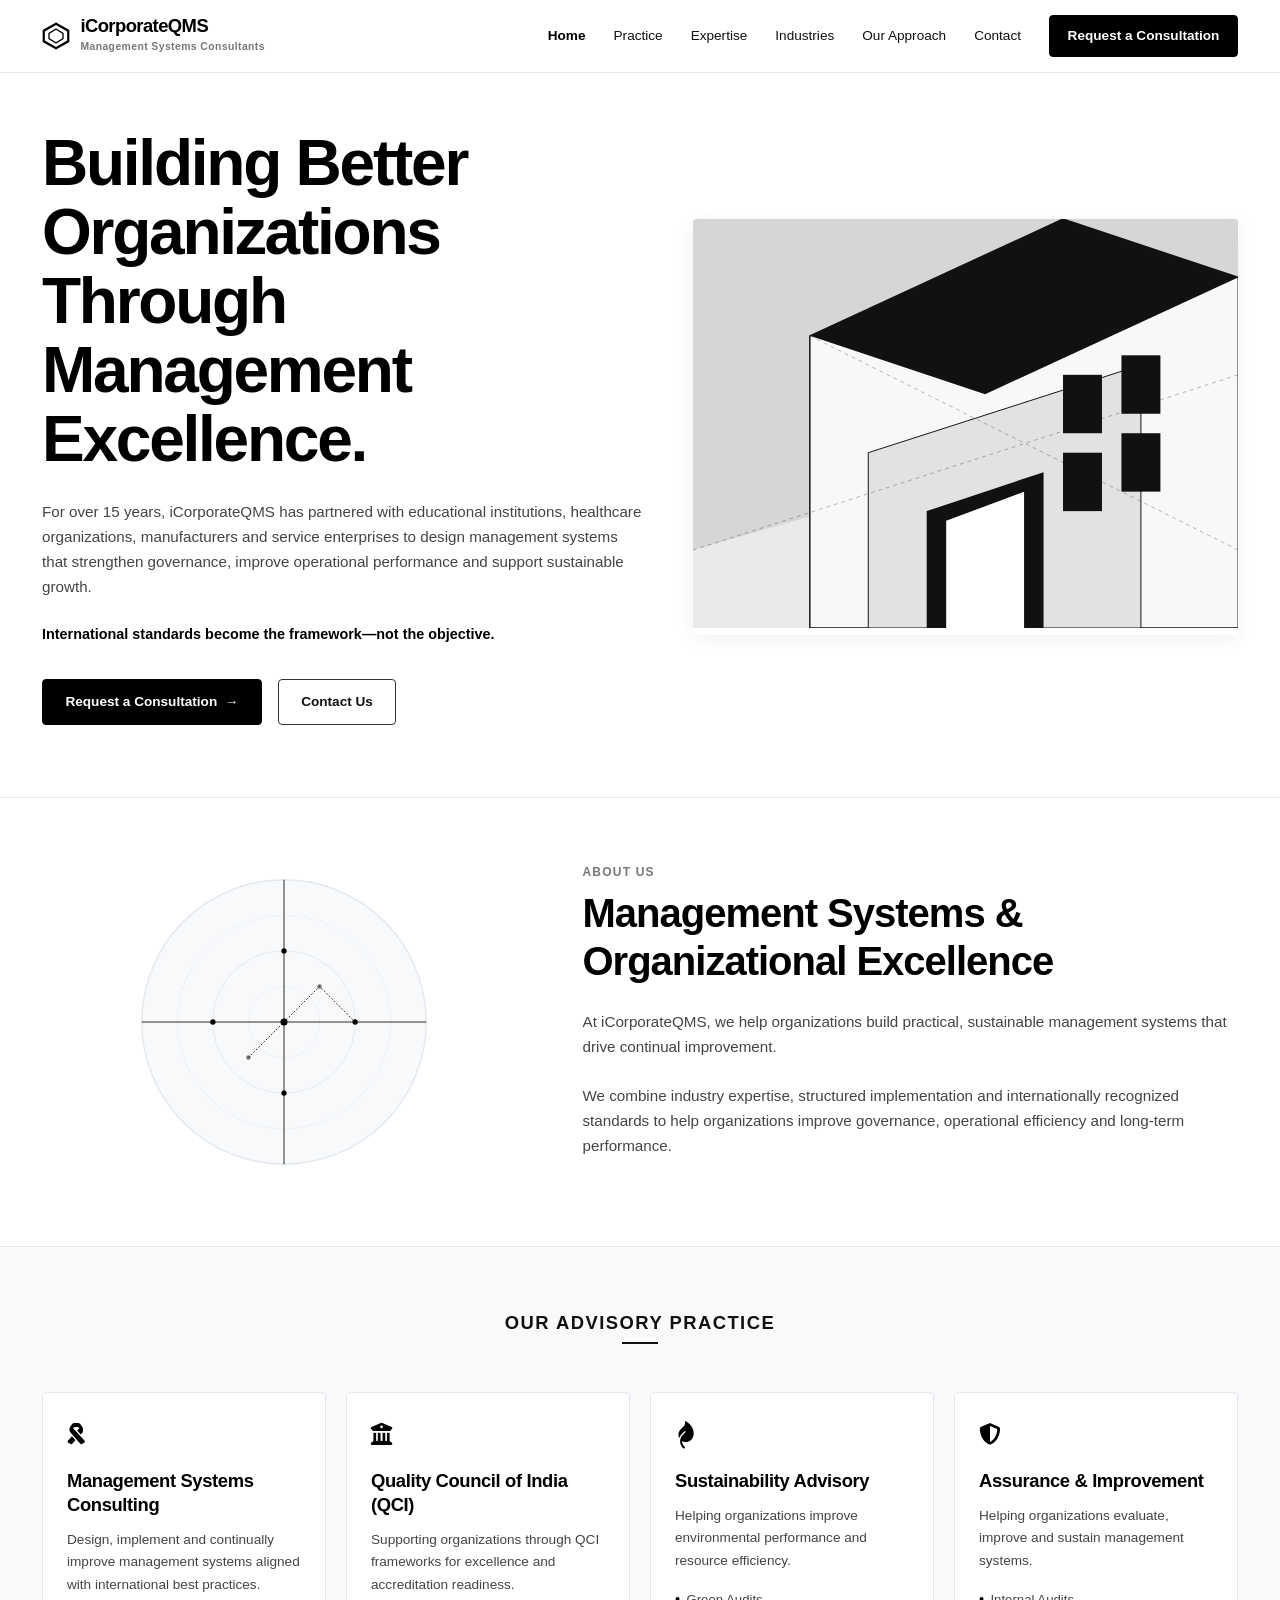
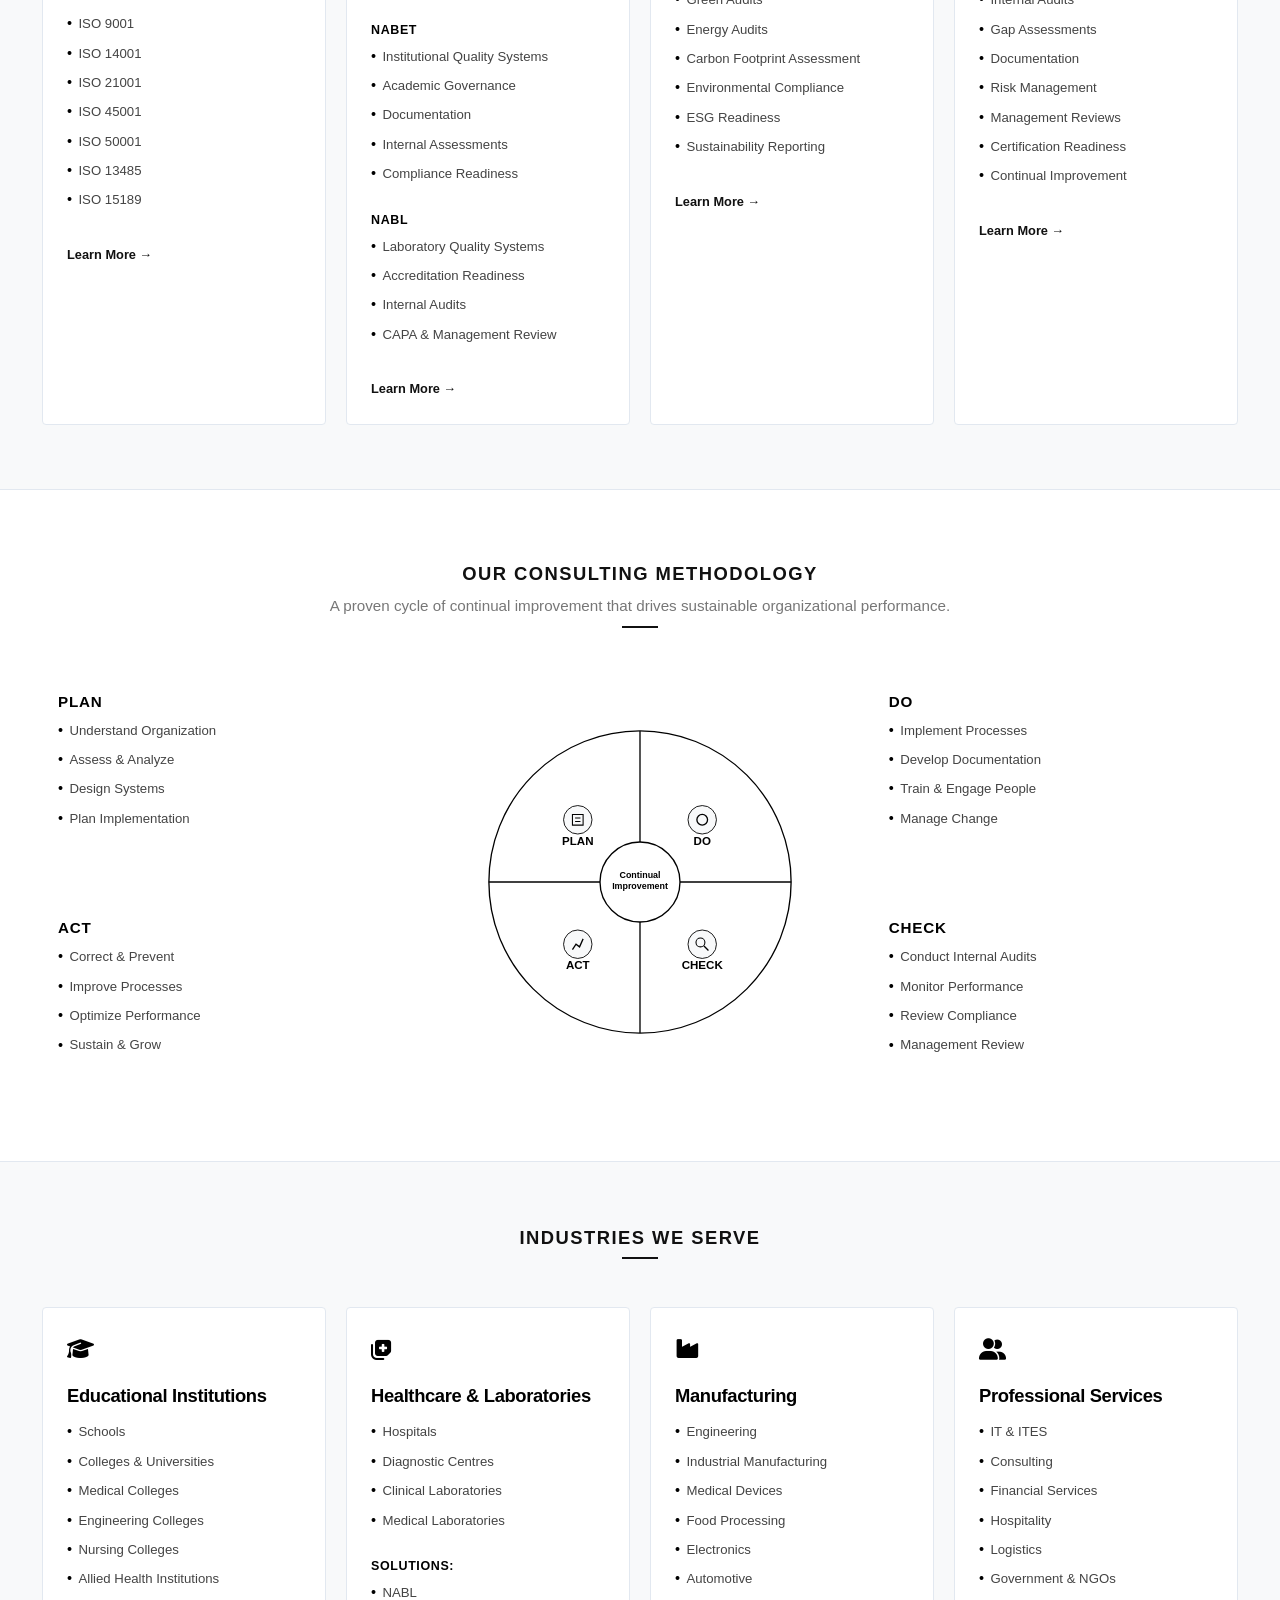
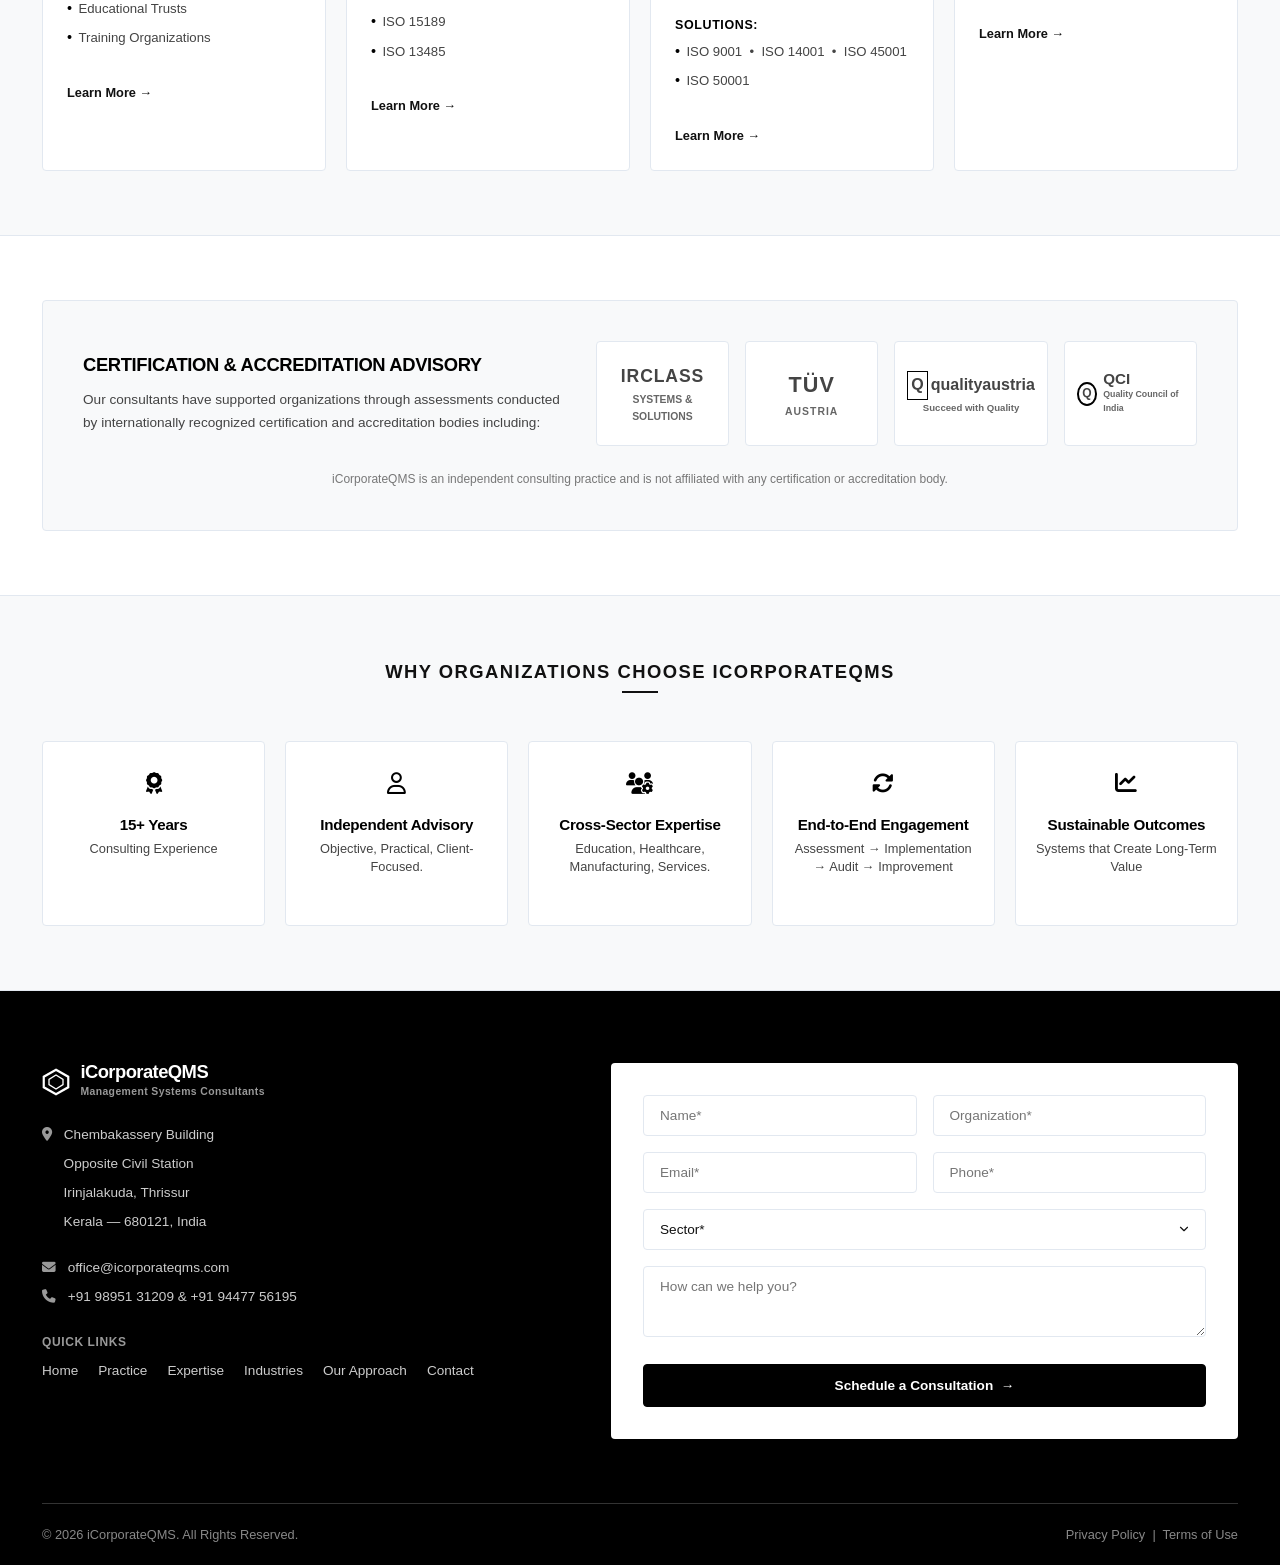
==== commit bbf641c5: "Correct PDCA diagram translations, update contact numbers, and integrate AJAX form delivery to offic" ====
--- a/index.html
+++ b/index.html
@@ -301,21 +301,21 @@
                             <line x1="10" y1="180" x2="350" y2="180" stroke="#000000" stroke-width="1.5"/>
 
                             <!-- PLAN (Top Left Quadrant) -->
-                            <g transform="translate(110, 100)">
+                            <g transform="translate(90, 90)">
                                 <circle cx="20" cy="20" r="16" fill="#F8F9FA" stroke="#000000" stroke-width="1"/>
                                 <path d="M 14 14 L 26 14 L 26 26 L 14 26 Z M 17 18 L 23 18 M 17 22 L 23 22" stroke="#000000" stroke-width="1.2" fill="none"/>
                                 <text x="20" y="48" font-family="Satoshi, sans-serif" font-size="13" font-weight="800" fill="#000000" text-anchor="middle">PLAN</text>
                             </g>
 
                             <!-- DO (Top Right Quadrant) -->
-                            <g transform="translate(230, 100)">
+                            <g transform="translate(230, 90)">
                                 <circle cx="20" cy="20" r="16" fill="#F8F9FA" stroke="#000000" stroke-width="1"/>
                                 <circle cx="20" cy="20" r="6" stroke="#000000" stroke-width="1.5" fill="none"/>
                                 <text x="20" y="48" font-family="Satoshi, sans-serif" font-size="13" font-weight="800" fill="#000000" text-anchor="middle">DO</text>
                             </g>
 
                             <!-- CHECK (Bottom Right Quadrant) -->
-                            <g transform="translate(230, 220)">
+                            <g transform="translate(230, 230)">
                                 <circle cx="20" cy="20" r="16" fill="#F8F9FA" stroke="#000000" stroke-width="1"/>
                                 <circle cx="18" cy="18" r="5" stroke="#000000" stroke-width="1.2" fill="none"/>
                                 <line x1="22" y1="22" x2="27" y2="27" stroke="#000000" stroke-width="1.5"/>
@@ -323,7 +323,7 @@
                             </g>
 
                             <!-- ACT (Bottom Left Quadrant) -->
-                            <g transform="translate(110, 220)">
+                            <g transform="translate(90, 230)">
                                 <circle cx="20" cy="20" r="16" fill="#F8F9FA" stroke="#000000" stroke-width="1"/>
                                 <path d="M 14 26 L 18 20 L 22 23 L 26 14" stroke="#000000" stroke-width="1.5" fill="none"/>
                                 <text x="20" y="48" font-family="Satoshi, sans-serif" font-size="13" font-weight="800" fill="#000000" text-anchor="middle">ACT</text>
@@ -591,7 +591,7 @@
 
                     <div>
                         <p style="margin-bottom:0.4rem;"><i class="fa-solid fa-envelope" style="margin-right:0.5rem; color:#999999;"></i> office@icorporateqms.com</p>
-                        <p style="margin-bottom:0;"><i class="fa-solid fa-phone" style="margin-right:0.5rem; color:#999999;"></i> +91 90656 54290</p>
+                        <p style="margin-bottom:0;"><i class="fa-solid fa-phone" style="margin-right:0.5rem; color:#999999;"></i> +91 98951 31209 &amp; +91 94477 56195</p>
                     </div>
 
                     <div>
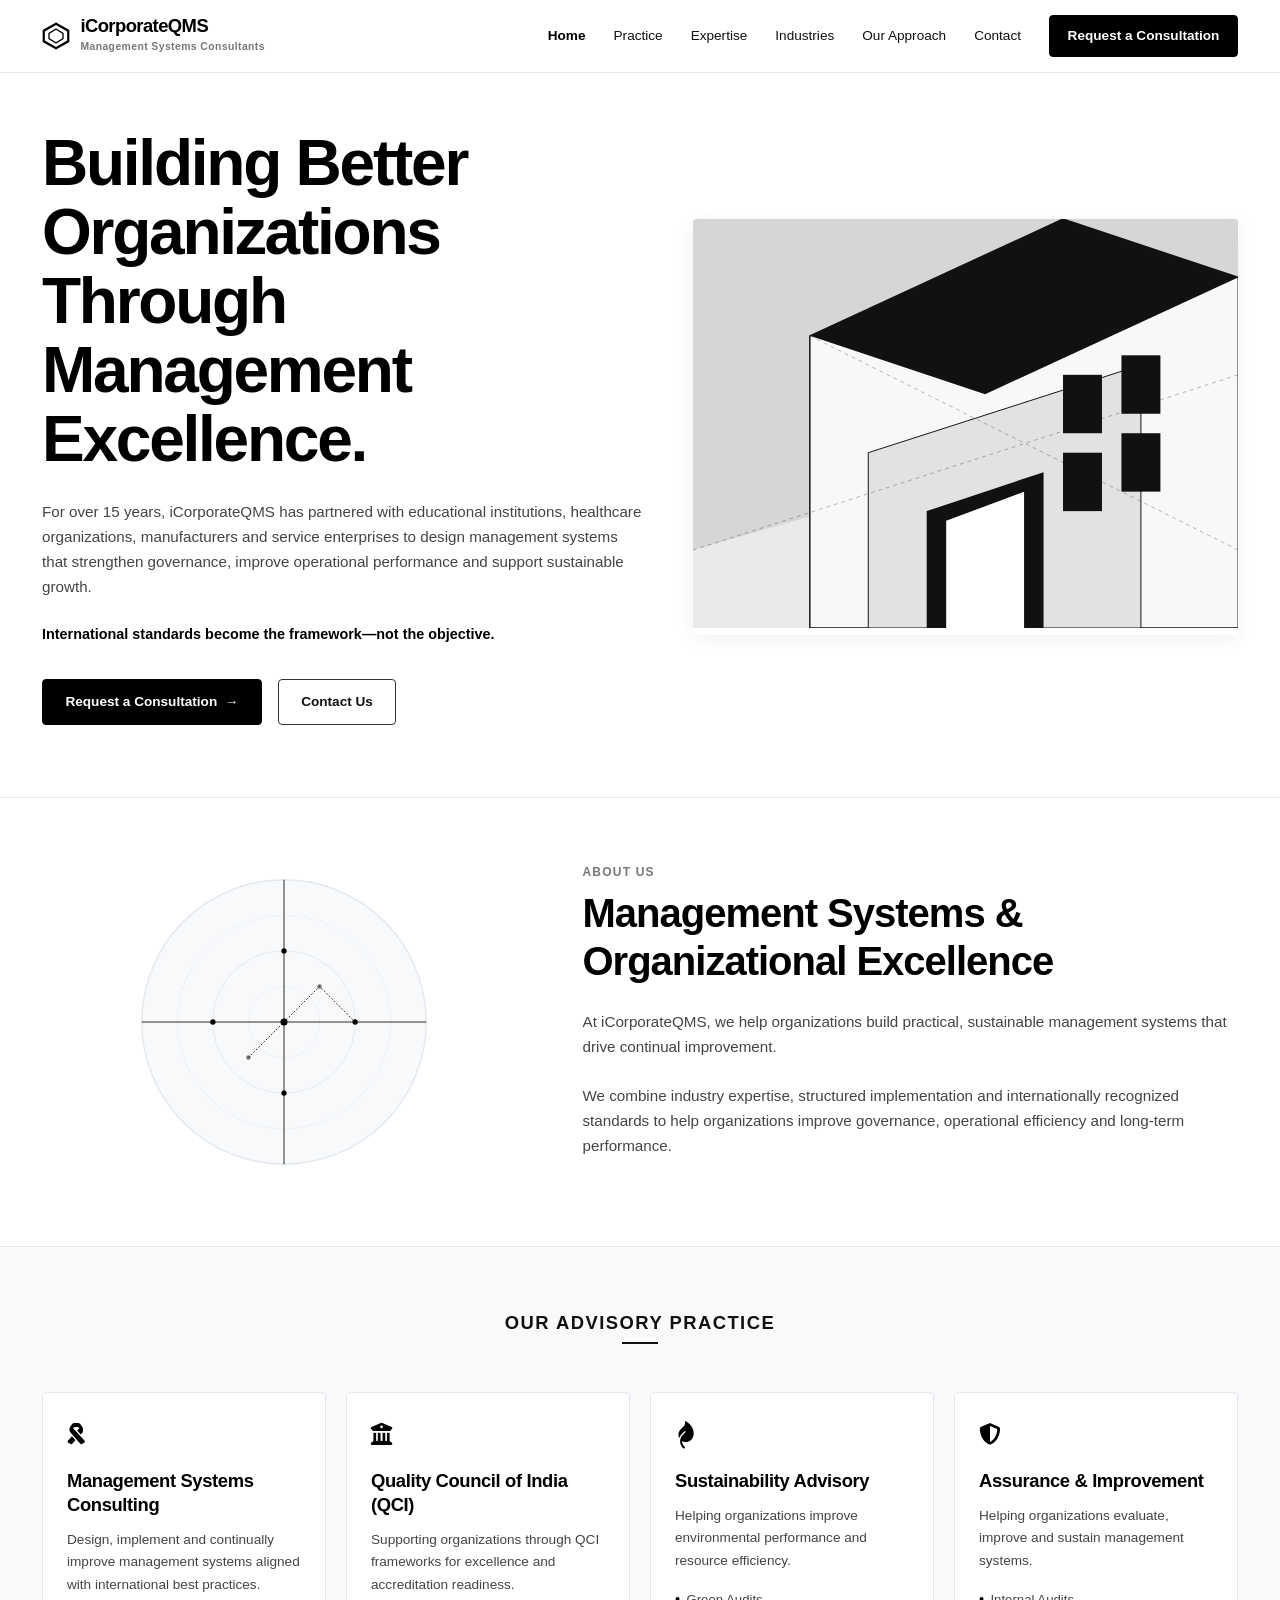
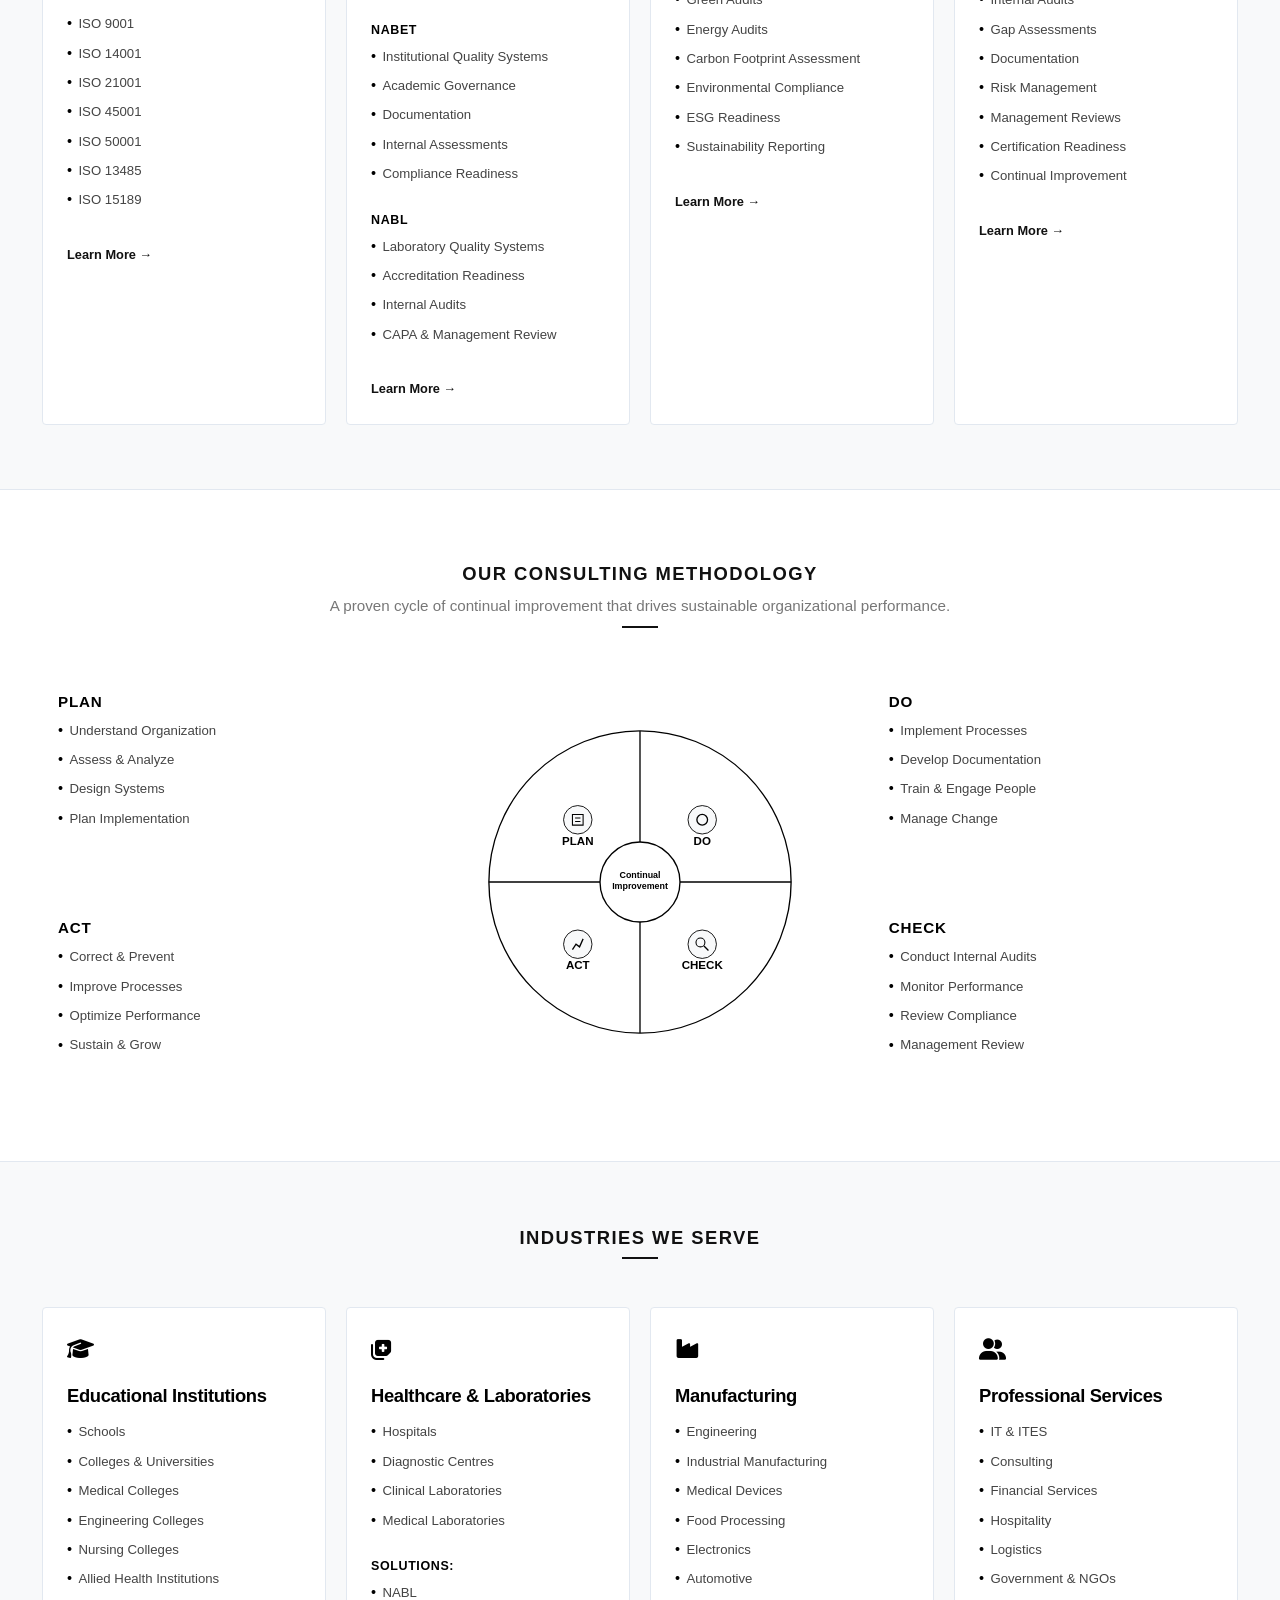
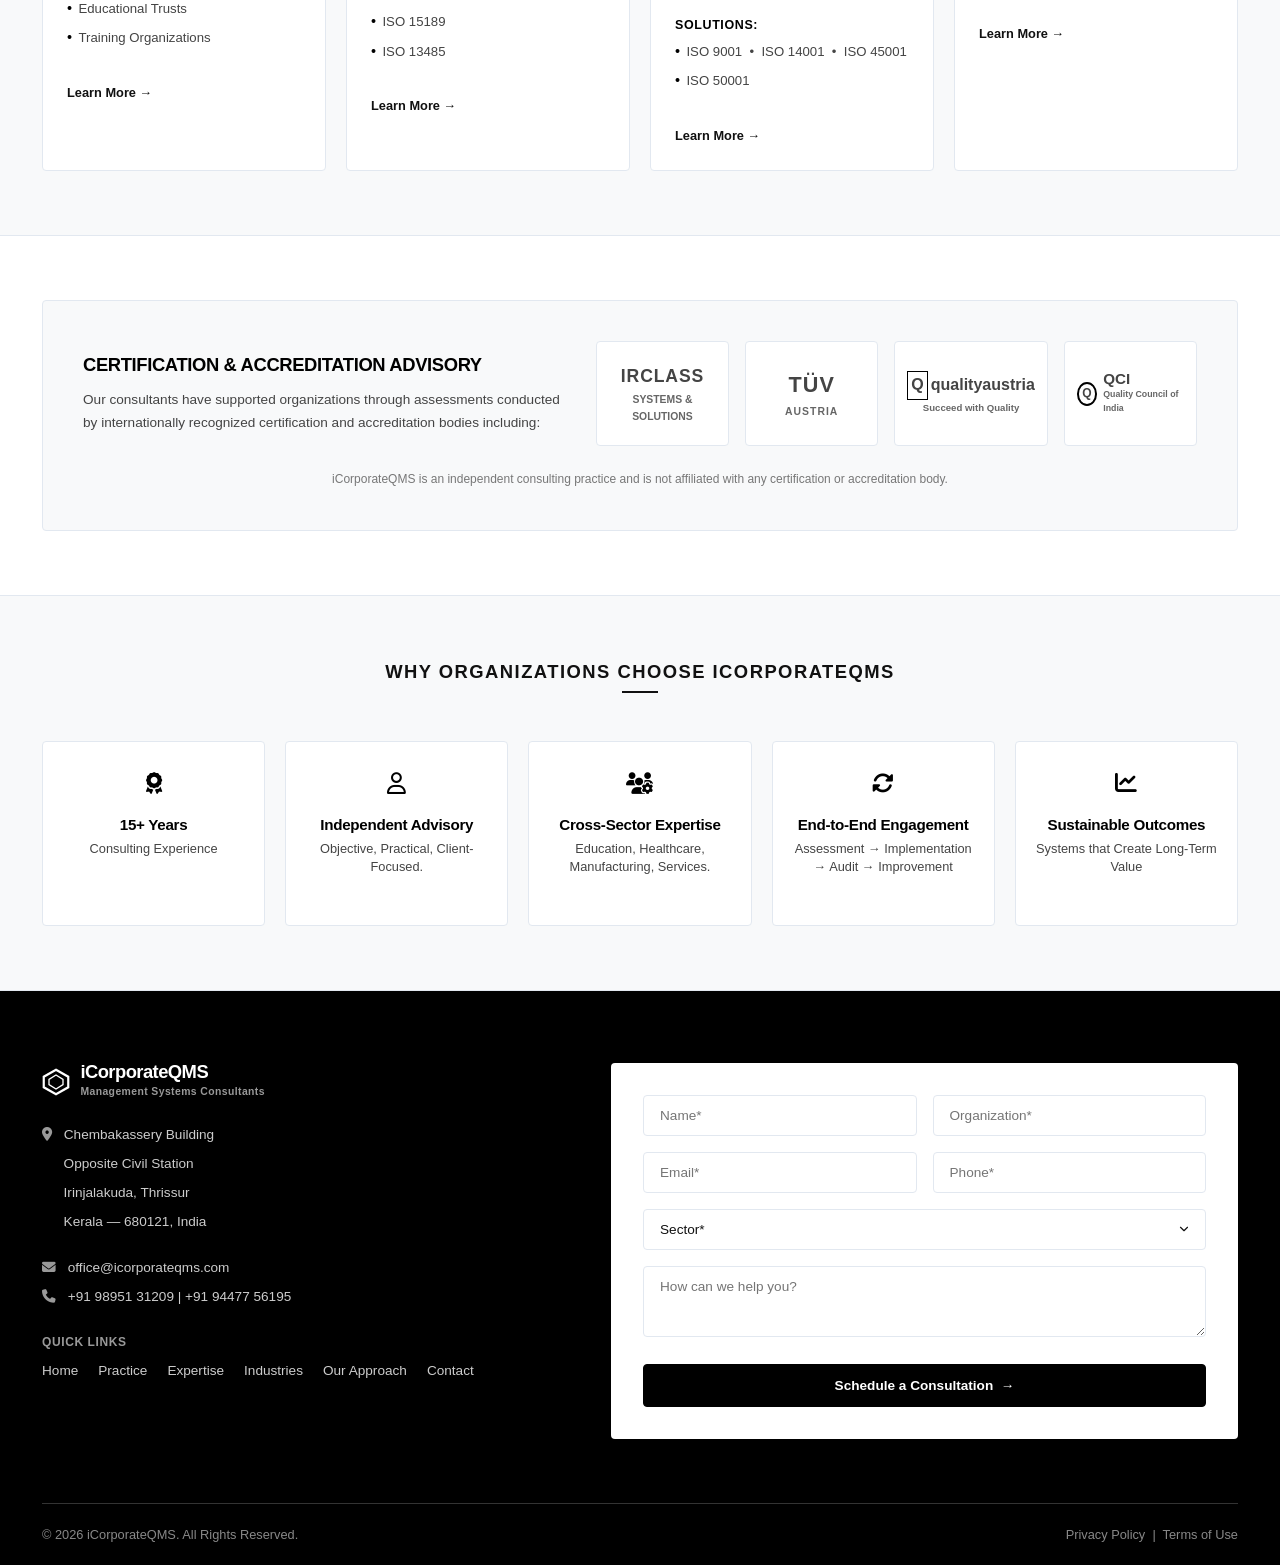
==== commit d08d164d: "Format contact numbers with pipe separator" ====
--- a/index.html
+++ b/index.html
@@ -591,7 +591,7 @@
 
                     <div>
                         <p style="margin-bottom:0.4rem;"><i class="fa-solid fa-envelope" style="margin-right:0.5rem; color:#999999;"></i> office@icorporateqms.com</p>
-                        <p style="margin-bottom:0;"><i class="fa-solid fa-phone" style="margin-right:0.5rem; color:#999999;"></i> +91 98951 31209 &amp; +91 94477 56195</p>
+                        <p style="margin-bottom:0;"><i class="fa-solid fa-phone" style="margin-right:0.5rem; color:#999999;"></i> +91 98951 31209 | +91 94477 56195</p>
                     </div>
 
                     <div>
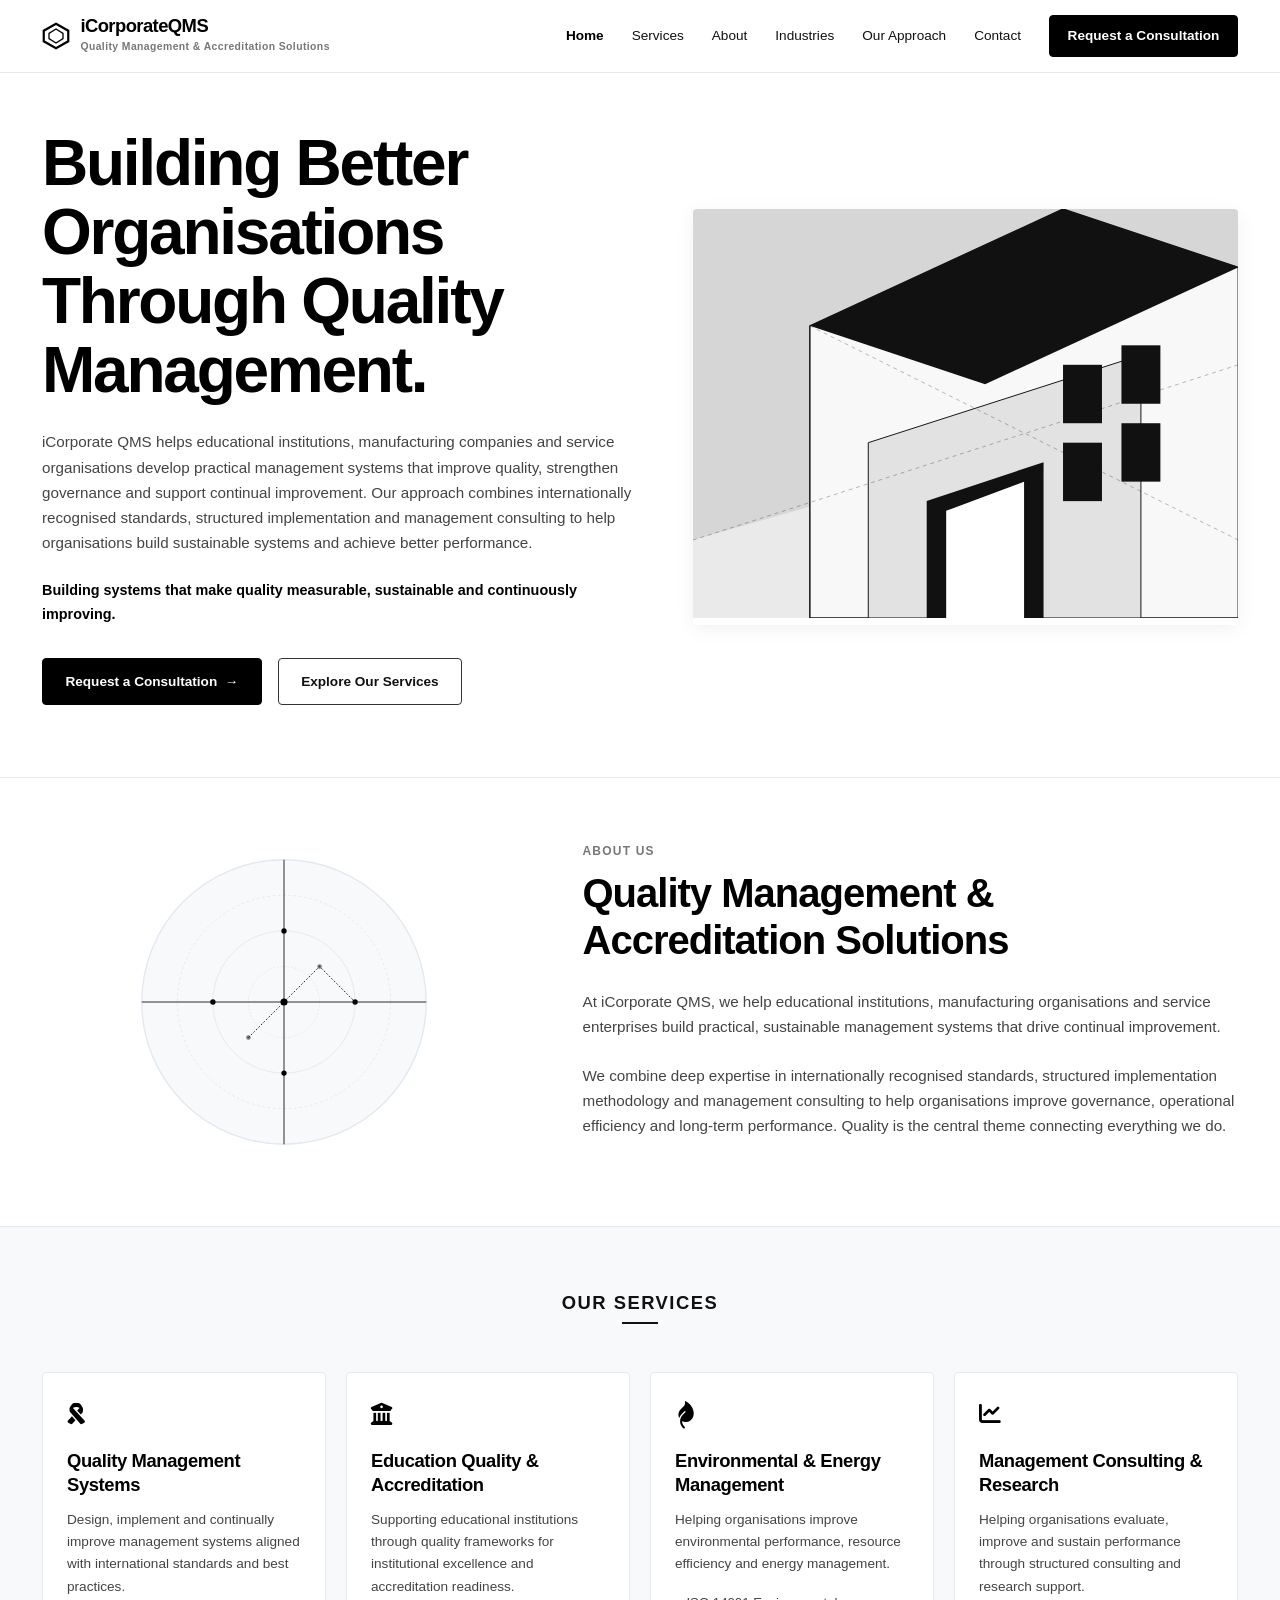
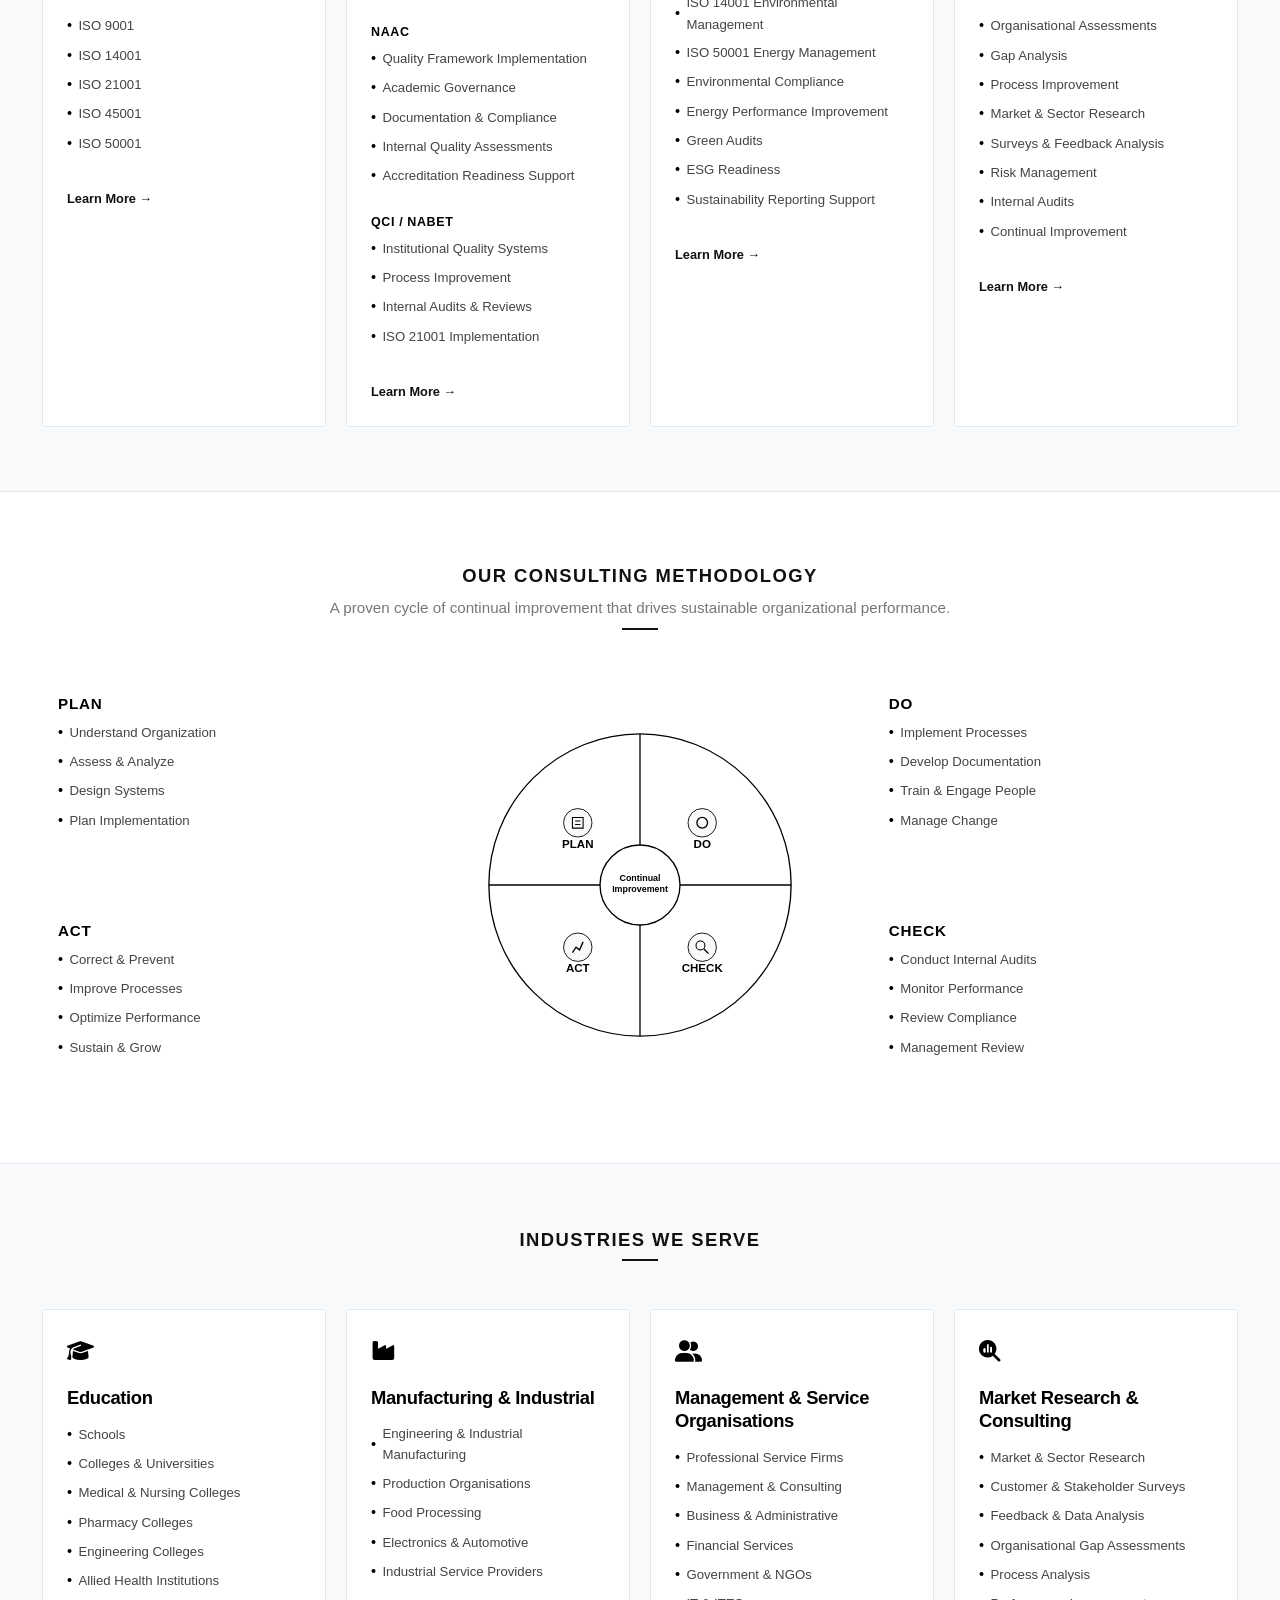
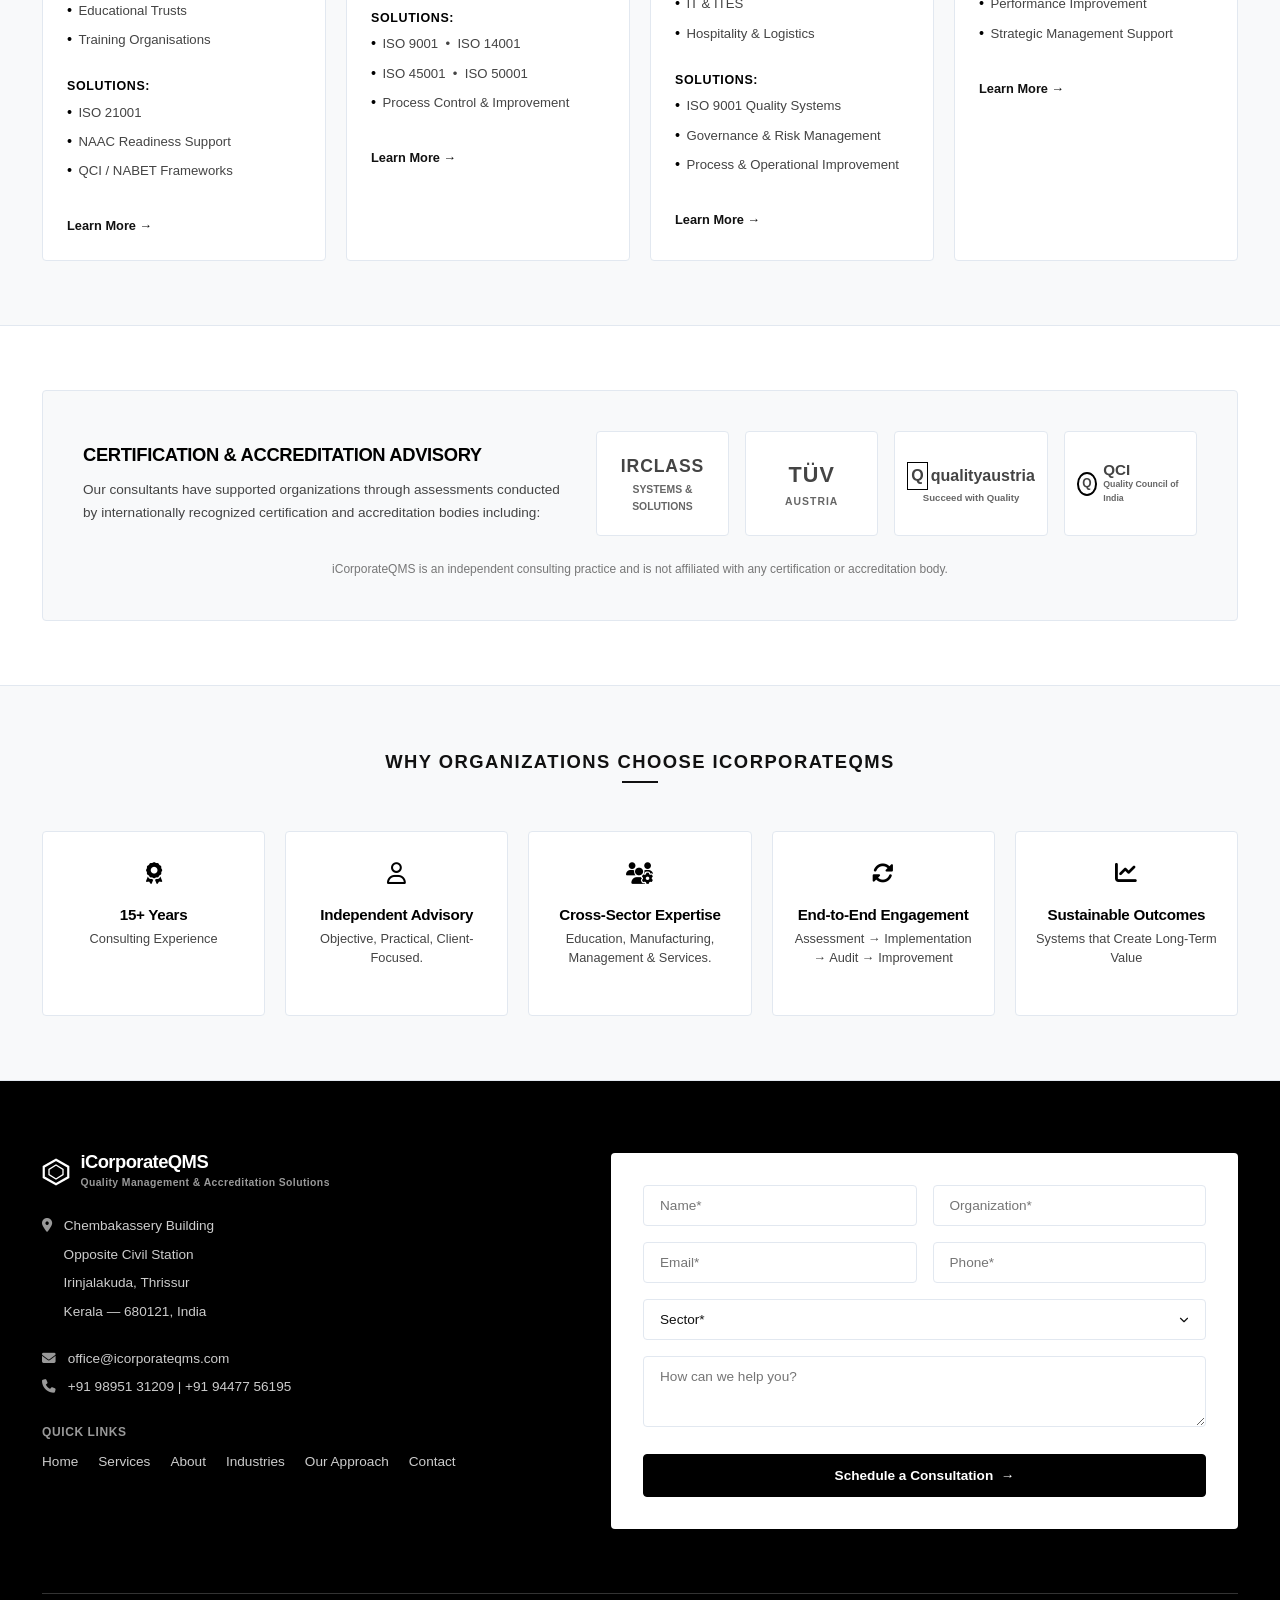
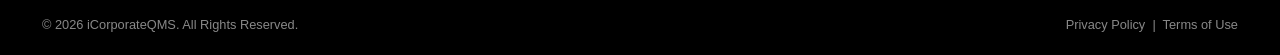
==== commit 807343c7: "as" ====
--- a/index.html
+++ b/index.html
@@ -3,8 +3,8 @@
 <head>
     <meta charset="UTF-8">
     <meta name="viewport" content="width=device-width, initial-scale=1.0">
-    <title>iCorporateQMS — Management Systems Consultants</title>
-    <meta name="description" content="iCorporateQMS is a premier management consulting firm specializing in Management Systems, Organizational Excellence, Quality Council of India (QCI) frameworks, Sustainability, and Operational Improvement.">
+    <title>iCorporateQMS — Quality Management &amp; Accreditation Solutions</title>
+    <meta name="description" content="iCorporateQMS helps educational institutions, manufacturing companies and service organisations build practical quality management systems, achieve ISO certification readiness, and support continual improvement through internationally recognised standards and management consulting.">
     
     <!-- Fontshare CDN — Satoshi Font Family -->
     <link href="https://api.fontshare.com/v2/css?f[]=satoshi@900,700,500,400&display=swap" rel="stylesheet">
@@ -27,14 +27,14 @@
                 </svg>
                 <div class="brand-logo-text">
                     <span class="brand-title">iCorporateQMS</span>
-                    <span class="brand-subtitle">Management Systems Consultants</span>
+                    <span class="brand-subtitle">Quality Management &amp; Accreditation Solutions</span>
                 </div>
             </a>
 
             <nav class="nav-menu" id="nav-menu">
                 <a href="#home" class="nav-menu-link active">Home</a>
-                <a href="#practice" class="nav-menu-link">Practice</a>
-                <a href="#about" class="nav-menu-link">Expertise</a>
+                <a href="#practice" class="nav-menu-link">Services</a>
+                <a href="#about" class="nav-menu-link">About</a>
                 <a href="#industries" class="nav-menu-link">Industries</a>
                 <a href="#approach" class="nav-menu-link">Our Approach</a>
                 <a href="#contact" class="nav-menu-link">Contact</a>
@@ -56,20 +56,20 @@
                     <!-- Left: Display Copy -->
                     <div class="reveal">
                         <h1 class="hero-display-title">
-                            Building Better Organizations Through Management Excellence.
+                            Building Better Organisations Through Quality Management.
                         </h1>
 
                         <p class="hero-lead-text">
-                            For over 15 years, iCorporateQMS has partnered with educational institutions, healthcare organizations, manufacturers and service enterprises to design management systems that strengthen governance, improve operational performance and support sustainable growth.
+                            iCorporate QMS helps educational institutions, manufacturing companies and service organisations develop practical management systems that improve quality, strengthen governance and support continual improvement. Our approach combines internationally recognised standards, structured implementation and management consulting to help organisations build sustainable systems and achieve better performance.
                         </p>
 
                         <p class="hero-tagline-text">
-                            International standards become the framework—not the objective.
+                            Building systems that make quality measurable, sustainable and continuously improving.
                         </p>
 
                         <div class="hero-btn-group">
                             <a href="#contact" class="btn btn-black">Request a Consultation &nbsp;&rarr;</a>
-                            <a href="#contact" class="btn btn-outline">Contact Us</a>
+                            <a href="#practice" class="btn btn-outline">Explore Our Services</a>
                         </div>
                     </div>
 
@@ -147,14 +147,14 @@
                     <!-- Right: Text Content -->
                     <div class="reveal delay-100">
                         <div class="about-eyebrow">ABOUT US</div>
-                        <h2 class="about-title">Management Systems &amp; Organizational Excellence</h2>
+                        <h2 class="about-title">Quality Management &amp; Accreditation Solutions</h2>
                         
                         <p class="hero-lead-text mb-3">
-                            At iCorporateQMS, we help organizations build practical, sustainable management systems that drive continual improvement.
+                            At iCorporate QMS, we help educational institutions, manufacturing organisations and service enterprises build practical, sustainable management systems that drive continual improvement.
                         </p>
 
                         <p class="hero-lead-text">
-                            We combine industry expertise, structured implementation and internationally recognized standards to help organizations improve governance, operational efficiency and long-term performance.
+                            We combine deep expertise in internationally recognised standards, structured implementation methodology and management consulting to help organisations improve governance, operational efficiency and long-term performance. Quality is the central theme connecting everything we do.
                         </p>
                     </div>
 
@@ -166,7 +166,7 @@
         <section id="practice" class="section section-grey">
             <div class="container">
                 <div class="section-header-centered reveal">
-                    <h2>OUR ADVISORY PRACTICE</h2>
+                    <h2>OUR SERVICES</h2>
                     <div class="header-underline"></div>
                 </div>
 
@@ -175,8 +175,8 @@
                     <!-- Card 1 -->
                     <div class="practice-card reveal delay-100">
                         <div class="practice-icon"><i class="fa-solid fa-ribbon"></i></div>
-                        <h3 class="practice-card-title">Management Systems Consulting</h3>
-                        <p class="practice-desc">Design, implement and continually improve management systems aligned with international best practices.</p>
+                        <h3 class="practice-card-title">Quality Management Systems</h3>
+                        <p class="practice-desc">Design, implement and continually improve management systems aligned with international standards and best practices.</p>
                         
                         <ul class="bullet-list">
                             <li>ISO 9001</li>
@@ -184,8 +184,6 @@
                             <li>ISO 21001</li>
                             <li>ISO 45001</li>
                             <li>ISO 50001</li>
-                            <li>ISO 13485</li>
-                            <li>ISO 15189</li>
                         </ul>
                         
                         <a href="#contact" class="link-more">Learn More &rarr;</a>
@@ -194,24 +192,24 @@
                     <!-- Card 2 -->
                     <div class="practice-card reveal delay-200">
                         <div class="practice-icon"><i class="fa-solid fa-building-columns"></i></div>
-                        <h3 class="practice-card-title">Quality Council of India (QCI)</h3>
-                        <p class="practice-desc">Supporting organizations through QCI frameworks for excellence and accreditation readiness.</p>
-                        
-                        <div class="sub-section-heading">NABET</div>
+                        <h3 class="practice-card-title">Education Quality &amp; Accreditation</h3>
+                        <p class="practice-desc">Supporting educational institutions through quality frameworks for institutional excellence and accreditation readiness.</p>
+                        
+                        <div class="sub-section-heading">NAAC</div>
+                        <ul class="bullet-list">
+                            <li>Quality Framework Implementation</li>
+                            <li>Academic Governance</li>
+                            <li>Documentation &amp; Compliance</li>
+                            <li>Internal Quality Assessments</li>
+                            <li>Accreditation Readiness Support</li>
+                        </ul>
+
+                        <div class="sub-section-heading">QCI / NABET</div>
                         <ul class="bullet-list">
                             <li>Institutional Quality Systems</li>
-                            <li>Academic Governance</li>
-                            <li>Documentation</li>
-                            <li>Internal Assessments</li>
-                            <li>Compliance Readiness</li>
-                        </ul>
-
-                        <div class="sub-section-heading">NABL</div>
-                        <ul class="bullet-list">
-                            <li>Laboratory Quality Systems</li>
-                            <li>Accreditation Readiness</li>
-                            <li>Internal Audits</li>
-                            <li>CAPA &amp; Management Review</li>
+                            <li>Process Improvement</li>
+                            <li>Internal Audits &amp; Reviews</li>
+                            <li>ISO 21001 Implementation</li>
                         </ul>
 
                         <a href="#contact" class="link-more">Learn More &rarr;</a>
@@ -220,16 +218,17 @@
                     <!-- Card 3 -->
                     <div class="practice-card reveal delay-300">
                         <div class="practice-icon"><div style="display:inline-block; transform:rotate(-45deg);"><i class="fa-solid fa-leaf"></i></div></div>
-                        <h3 class="practice-card-title">Sustainability Advisory</h3>
-                        <p class="practice-desc">Helping organizations improve environmental performance and resource efficiency.</p>
-                        
-                        <ul class="bullet-list">
+                        <h3 class="practice-card-title">Environmental &amp; Energy Management</h3>
+                        <p class="practice-desc">Helping organisations improve environmental performance, resource efficiency and energy management.</p>
+                        
+                        <ul class="bullet-list">
+                            <li>ISO 14001 Environmental Management</li>
+                            <li>ISO 50001 Energy Management</li>
+                            <li>Environmental Compliance</li>
+                            <li>Energy Performance Improvement</li>
                             <li>Green Audits</li>
-                            <li>Energy Audits</li>
-                            <li>Carbon Footprint Assessment</li>
-                            <li>Environmental Compliance</li>
                             <li>ESG Readiness</li>
-                            <li>Sustainability Reporting</li>
+                            <li>Sustainability Reporting Support</li>
                         </ul>
 
                         <a href="#contact" class="link-more">Learn More &rarr;</a>
@@ -237,17 +236,18 @@
 
                     <!-- Card 4 -->
                     <div class="practice-card reveal delay-400">
-                        <div class="practice-icon"><i class="fa-solid fa-shield-halved"></i></div>
-                        <h3 class="practice-card-title">Assurance &amp; Improvement</h3>
-                        <p class="practice-desc">Helping organizations evaluate, improve and sustain management systems.</p>
-                        
-                        <ul class="bullet-list">
+                        <div class="practice-icon"><i class="fa-solid fa-chart-line"></i></div>
+                        <h3 class="practice-card-title">Management Consulting &amp; Research</h3>
+                        <p class="practice-desc">Helping organisations evaluate, improve and sustain performance through structured consulting and research support.</p>
+                        
+                        <ul class="bullet-list">
+                            <li>Organisational Assessments</li>
+                            <li>Gap Analysis</li>
+                            <li>Process Improvement</li>
+                            <li>Market &amp; Sector Research</li>
+                            <li>Surveys &amp; Feedback Analysis</li>
+                            <li>Risk Management</li>
                             <li>Internal Audits</li>
-                            <li>Gap Assessments</li>
-                            <li>Documentation</li>
-                            <li>Risk Management</li>
-                            <li>Management Reviews</li>
-                            <li>Certification Readiness</li>
                             <li>Continual Improvement</li>
                         </ul>
 
@@ -373,82 +373,93 @@
 
                 <div class="grid-4">
                     
-                    <!-- Col 1 -->
+                    <!-- Col 1: Education -->
                     <div class="industry-card reveal delay-100">
                         <div class="industry-icon"><i class="fa-solid fa-graduation-cap"></i></div>
-                        <h3 class="industry-card-title">Educational Institutions</h3>
+                        <h3 class="industry-card-title">Education</h3>
                         
                         <ul class="bullet-list">
                             <li>Schools</li>
                             <li>Colleges &amp; Universities</li>
-                            <li>Medical Colleges</li>
+                            <li>Medical &amp; Nursing Colleges</li>
+                            <li>Pharmacy Colleges</li>
                             <li>Engineering Colleges</li>
-                            <li>Nursing Colleges</li>
                             <li>Allied Health Institutions</li>
                             <li>Educational Trusts</li>
-                            <li>Training Organizations</li>
-                        </ul>
-
-                        <a href="#contact" class="link-more">Learn More &rarr;</a>
-                    </div>
-
-                    <!-- Col 2 -->
+                            <li>Training Organisations</li>
+                        </ul>
+
+                        <div class="sub-section-heading">Solutions:</div>
+                        <ul class="bullet-list">
+                            <li>ISO 21001</li>
+                            <li>NAAC Readiness Support</li>
+                            <li>QCI / NABET Frameworks</li>
+                        </ul>
+
+                        <a href="#contact" class="link-more">Learn More &rarr;</a>
+                    </div>
+
+                    <!-- Col 2: Manufacturing -->
                     <div class="industry-card reveal delay-200">
-                        <div class="industry-icon"><i class="fa-solid fa-notes-medical"></i></div>
-                        <h3 class="industry-card-title">Healthcare &amp; Laboratories</h3>
-                        
-                        <ul class="bullet-list">
-                            <li>Hospitals</li>
-                            <li>Diagnostic Centres</li>
-                            <li>Clinical Laboratories</li>
-                            <li>Medical Laboratories</li>
+                        <div class="industry-icon"><i class="fa-solid fa-industry"></i></div>
+                        <h3 class="industry-card-title">Manufacturing &amp; Industrial</h3>
+                        
+                        <ul class="bullet-list">
+                            <li>Engineering &amp; Industrial Manufacturing</li>
+                            <li>Production Organisations</li>
+                            <li>Food Processing</li>
+                            <li>Electronics &amp; Automotive</li>
+                            <li>Industrial Service Providers</li>
                         </ul>
 
                         <div class="sub-section-heading">Solutions:</div>
                         <ul class="bullet-list">
-                            <li>NABL</li>
-                            <li>ISO 15189</li>
-                            <li>ISO 13485</li>
-                        </ul>
-
-                        <a href="#contact" class="link-more">Learn More &rarr;</a>
-                    </div>
-
-                    <!-- Col 3 -->
+                            <li>ISO 9001 &nbsp;•&nbsp; ISO 14001</li>
+                            <li>ISO 45001 &nbsp;•&nbsp; ISO 50001</li>
+                            <li>Process Control &amp; Improvement</li>
+                        </ul>
+
+                        <a href="#contact" class="link-more">Learn More &rarr;</a>
+                    </div>
+
+                    <!-- Col 3: Management & Service Organisations -->
                     <div class="industry-card reveal delay-300">
-                        <div class="industry-icon"><i class="fa-solid fa-industry"></i></div>
-                        <h3 class="industry-card-title">Manufacturing</h3>
-                        
-                        <ul class="bullet-list">
-                            <li>Engineering</li>
-                            <li>Industrial Manufacturing</li>
-                            <li>Medical Devices</li>
-                            <li>Food Processing</li>
-                            <li>Electronics</li>
-                            <li>Automotive</li>
+                        <div class="industry-icon"><i class="fa-solid fa-user-group"></i></div>
+                        <h3 class="industry-card-title">Management &amp; Service Organisations</h3>
+                        
+                        <ul class="bullet-list">
+                            <li>Professional Service Firms</li>
+                            <li>Management &amp; Consulting</li>
+                            <li>Business &amp; Administrative</li>
+                            <li>Financial Services</li>
+                            <li>Government &amp; NGOs</li>
+                            <li>IT &amp; ITES</li>
+                            <li>Hospitality &amp; Logistics</li>
                         </ul>
 
                         <div class="sub-section-heading">Solutions:</div>
                         <ul class="bullet-list">
-                            <li>ISO 9001 &nbsp;•&nbsp; ISO 14001 &nbsp;•&nbsp; ISO 45001</li>
-                            <li>ISO 50001</li>
-                        </ul>
-
-                        <a href="#contact" class="link-more">Learn More &rarr;</a>
-                    </div>
-
-                    <!-- Col 4 -->
+                            <li>ISO 9001 Quality Systems</li>
+                            <li>Governance &amp; Risk Management</li>
+                            <li>Process &amp; Operational Improvement</li>
+                        </ul>
+
+                        <a href="#contact" class="link-more">Learn More &rarr;</a>
+                    </div>
+
+                    <!-- Col 4: Market Research & Consulting -->
                     <div class="industry-card reveal delay-400">
-                        <div class="industry-icon"><i class="fa-solid fa-user-group"></i></div>
-                        <h3 class="industry-card-title">Professional Services</h3>
-                        
-                        <ul class="bullet-list">
-                            <li>IT &amp; ITES</li>
-                            <li>Consulting</li>
-                            <li>Financial Services</li>
-                            <li>Hospitality</li>
-                            <li>Logistics</li>
-                            <li>Government &amp; NGOs</li>
+                        <div class="industry-icon"><i class="fa-solid fa-magnifying-glass-chart"></i></div>
+                        <h3 class="industry-card-title">Market Research &amp; Consulting</h3>
+                        
+                        <ul class="bullet-list">
+                            <li>Market &amp; Sector Research</li>
+                            <li>Customer &amp; Stakeholder Surveys</li>
+                            <li>Feedback &amp; Data Analysis</li>
+                            <li>Organisational Gap Assessments</li>
+                            <li>Process Analysis</li>
+                            <li>Performance Improvement</li>
+                            <li>Strategic Management Support</li>
                         </ul>
 
                         <a href="#contact" class="link-more">Learn More &rarr;</a>
@@ -544,7 +555,7 @@
                     <div class="value-prop-card reveal delay-300">
                         <div class="value-prop-icon"><i class="fa-solid fa-users-gear"></i></div>
                         <h4 class="value-prop-title">Cross-Sector Expertise</h4>
-                        <p class="value-prop-desc">Education, Healthcare, Manufacturing, Services.</p>
+                        <p class="value-prop-desc">Education, Manufacturing, Management &amp; Services.</p>
                     </div>
 
                     <div class="value-prop-card reveal delay-400">
@@ -578,7 +589,7 @@
                         </svg>
                         <div class="brand-logo-text">
                             <span class="brand-title" style="color:#FFFFFF;">iCorporateQMS</span>
-                            <span class="brand-subtitle" style="color:#999999;">Management Systems Consultants</span>
+                            <span class="brand-subtitle" style="color:#999999;">Quality Management &amp; Accreditation Solutions</span>
                         </div>
                     </div>
 
@@ -598,8 +609,8 @@
                         <div style="font-size:0.75rem; font-weight:700; text-transform:uppercase; letter-spacing:0.05em; color:#999999; margin-bottom:0.5rem;">QUICK LINKS</div>
                         <div class="footer-quick-links">
                             <a href="#home">Home</a>
-                            <a href="#practice">Practice</a>
-                            <a href="#about">Expertise</a>
+                            <a href="#practice">Services</a>
+                            <a href="#about">About</a>
                             <a href="#industries">Industries</a>
                             <a href="#approach">Our Approach</a>
                             <a href="#contact">Contact</a>
@@ -626,9 +637,9 @@
                                 <select id="formSector" required>
                                     <option value="">Sector*</option>
                                     <option value="Education">Education</option>
-                                    <option value="Healthcare & Laboratories">Healthcare &amp; Laboratories</option>
-                                    <option value="Manufacturing">Manufacturing</option>
-                                    <option value="Professional Services">Professional Services</option>
+                                    <option value="Manufacturing & Industrial">Manufacturing &amp; Industrial</option>
+                                    <option value="Management & Service Organisations">Management &amp; Service Organisations</option>
+                                    <option value="Market Research & Consulting">Market Research &amp; Consulting</option>
                                     <option value="Government / NGO">Government / NGO</option>
                                     <option value="Other">Other</option>
                                 </select>
